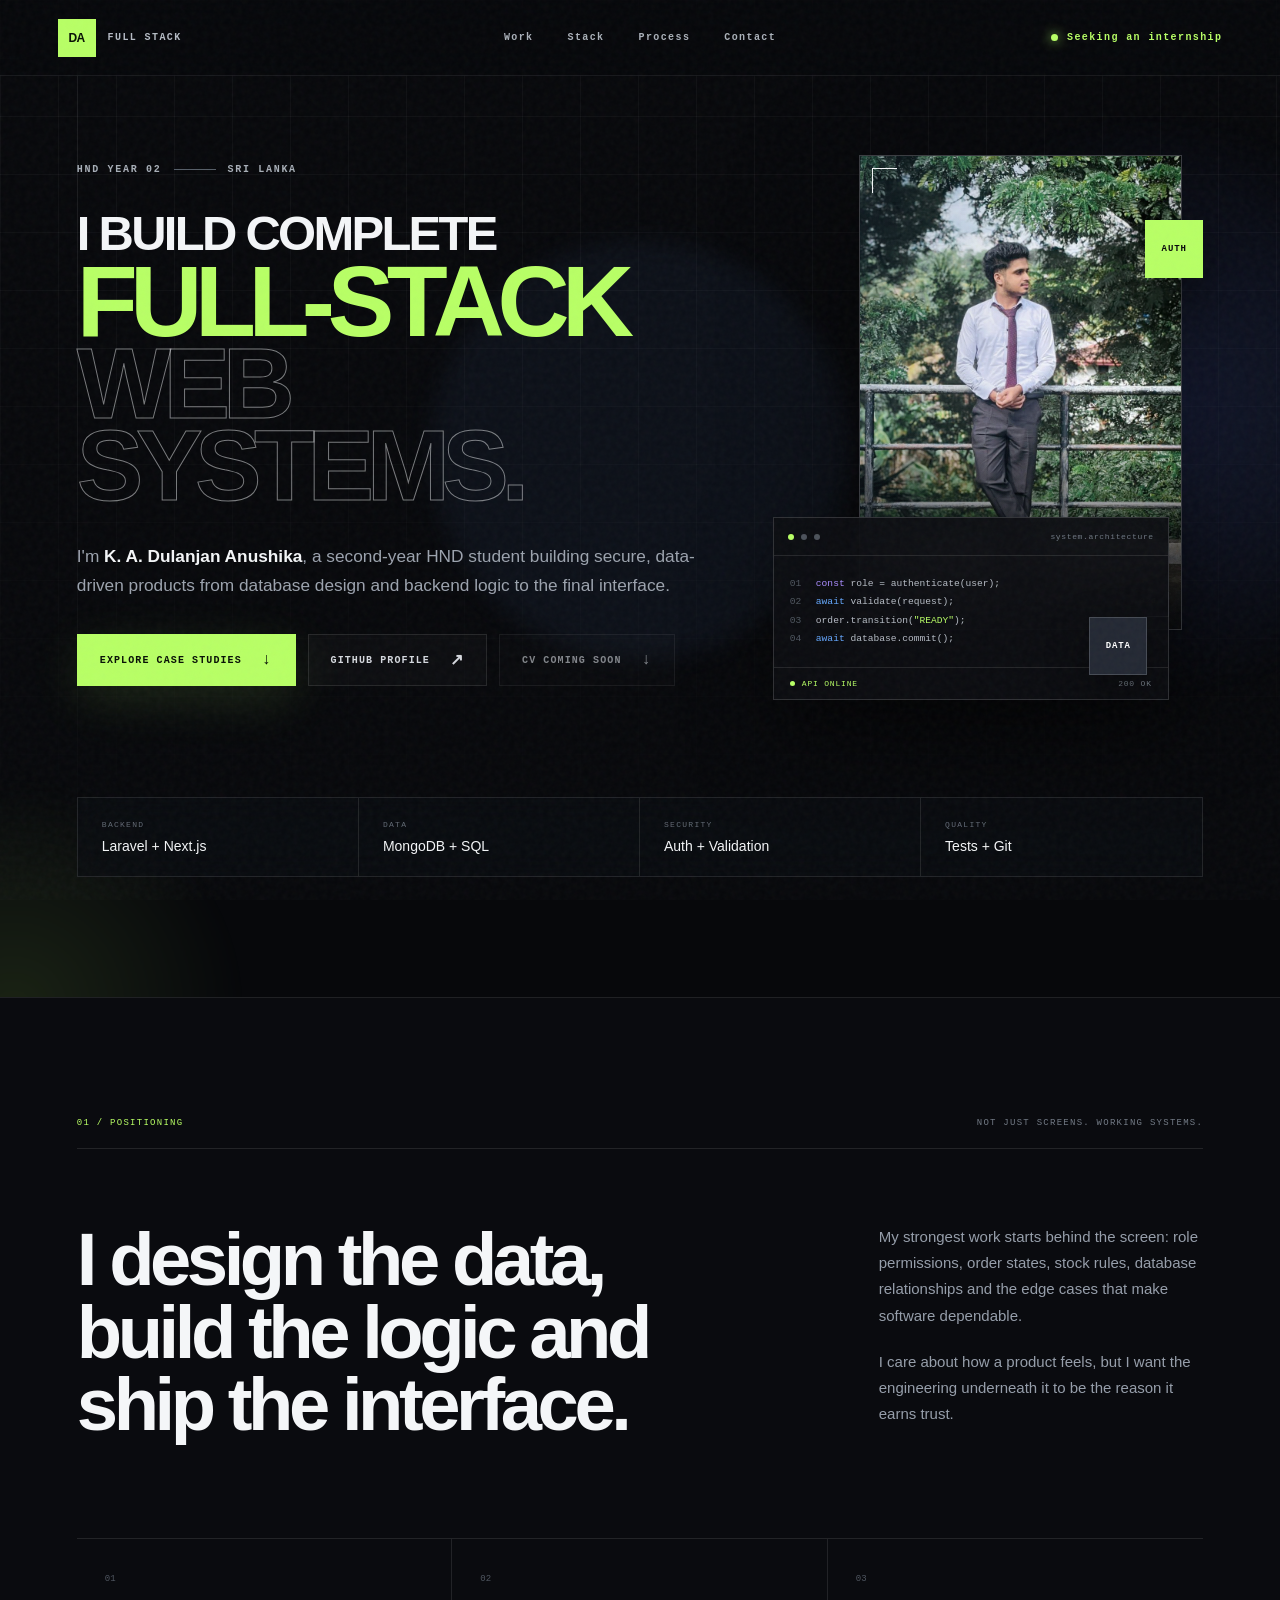
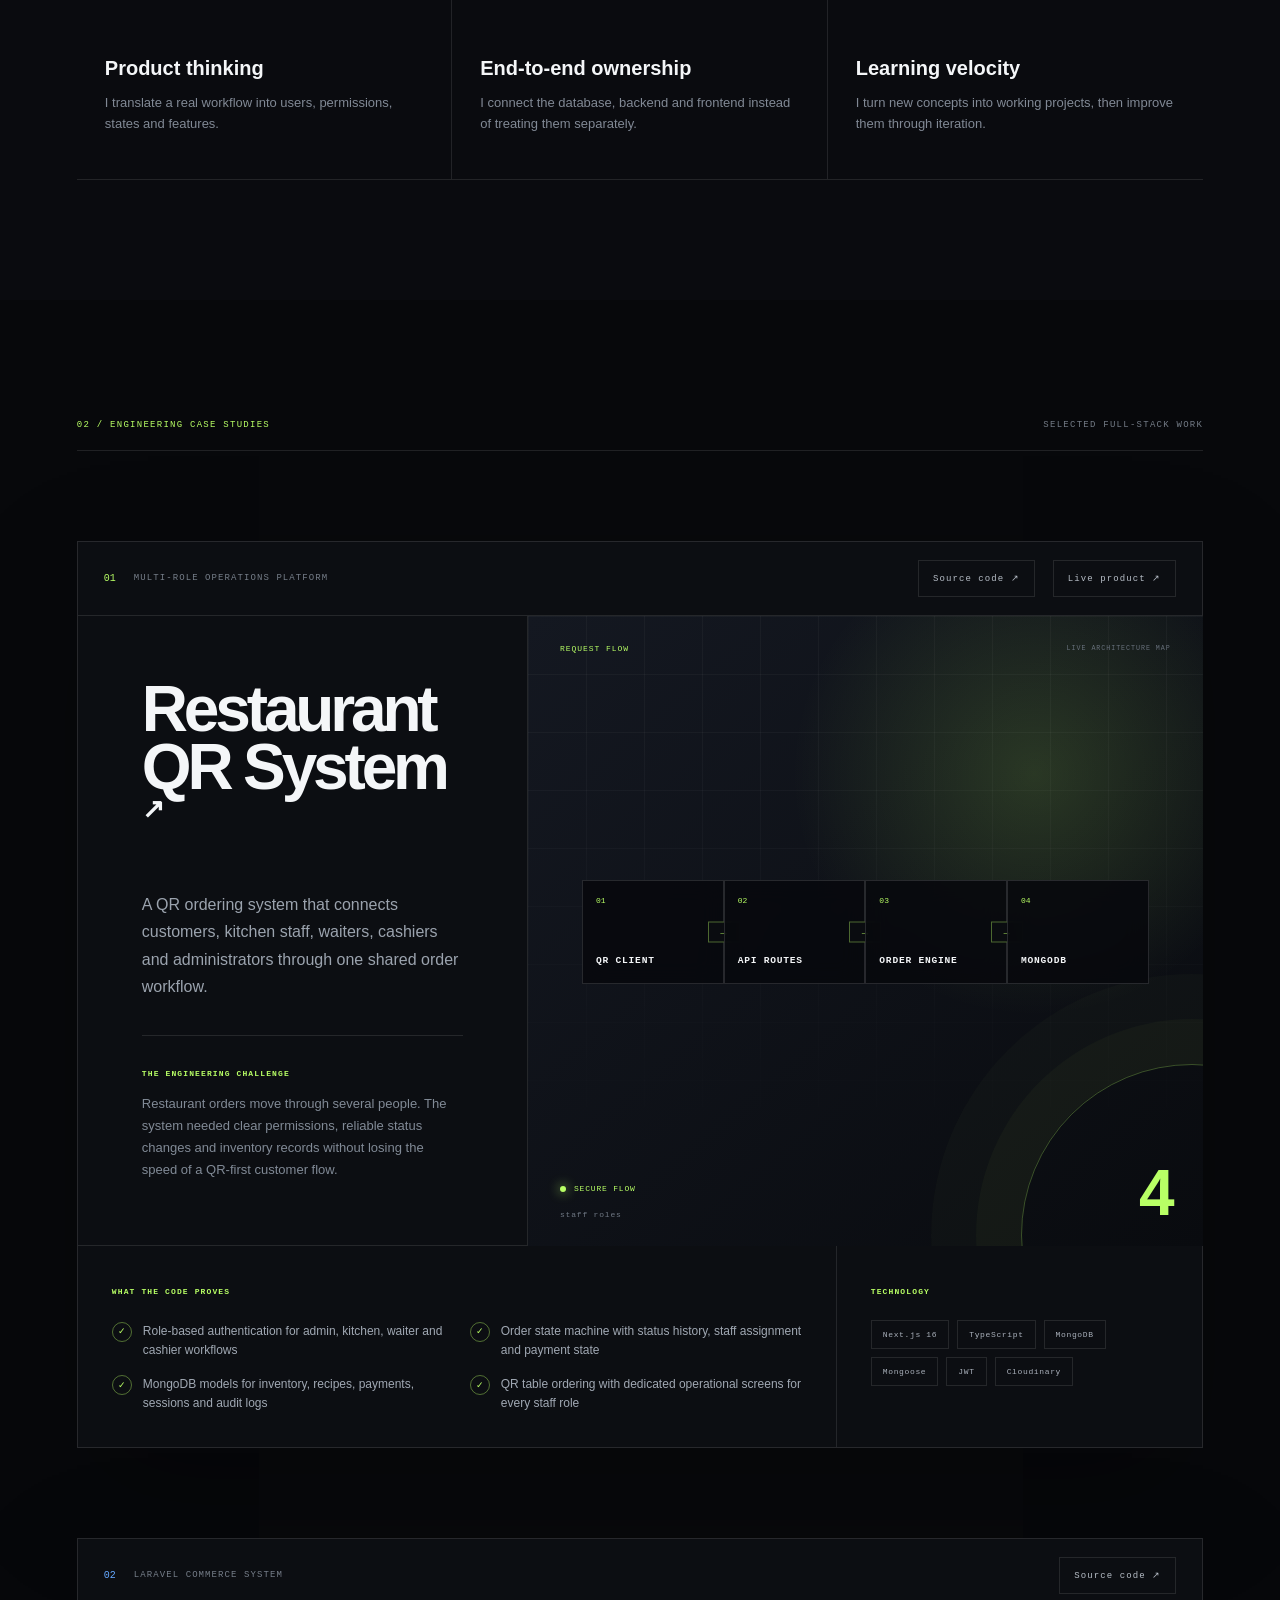
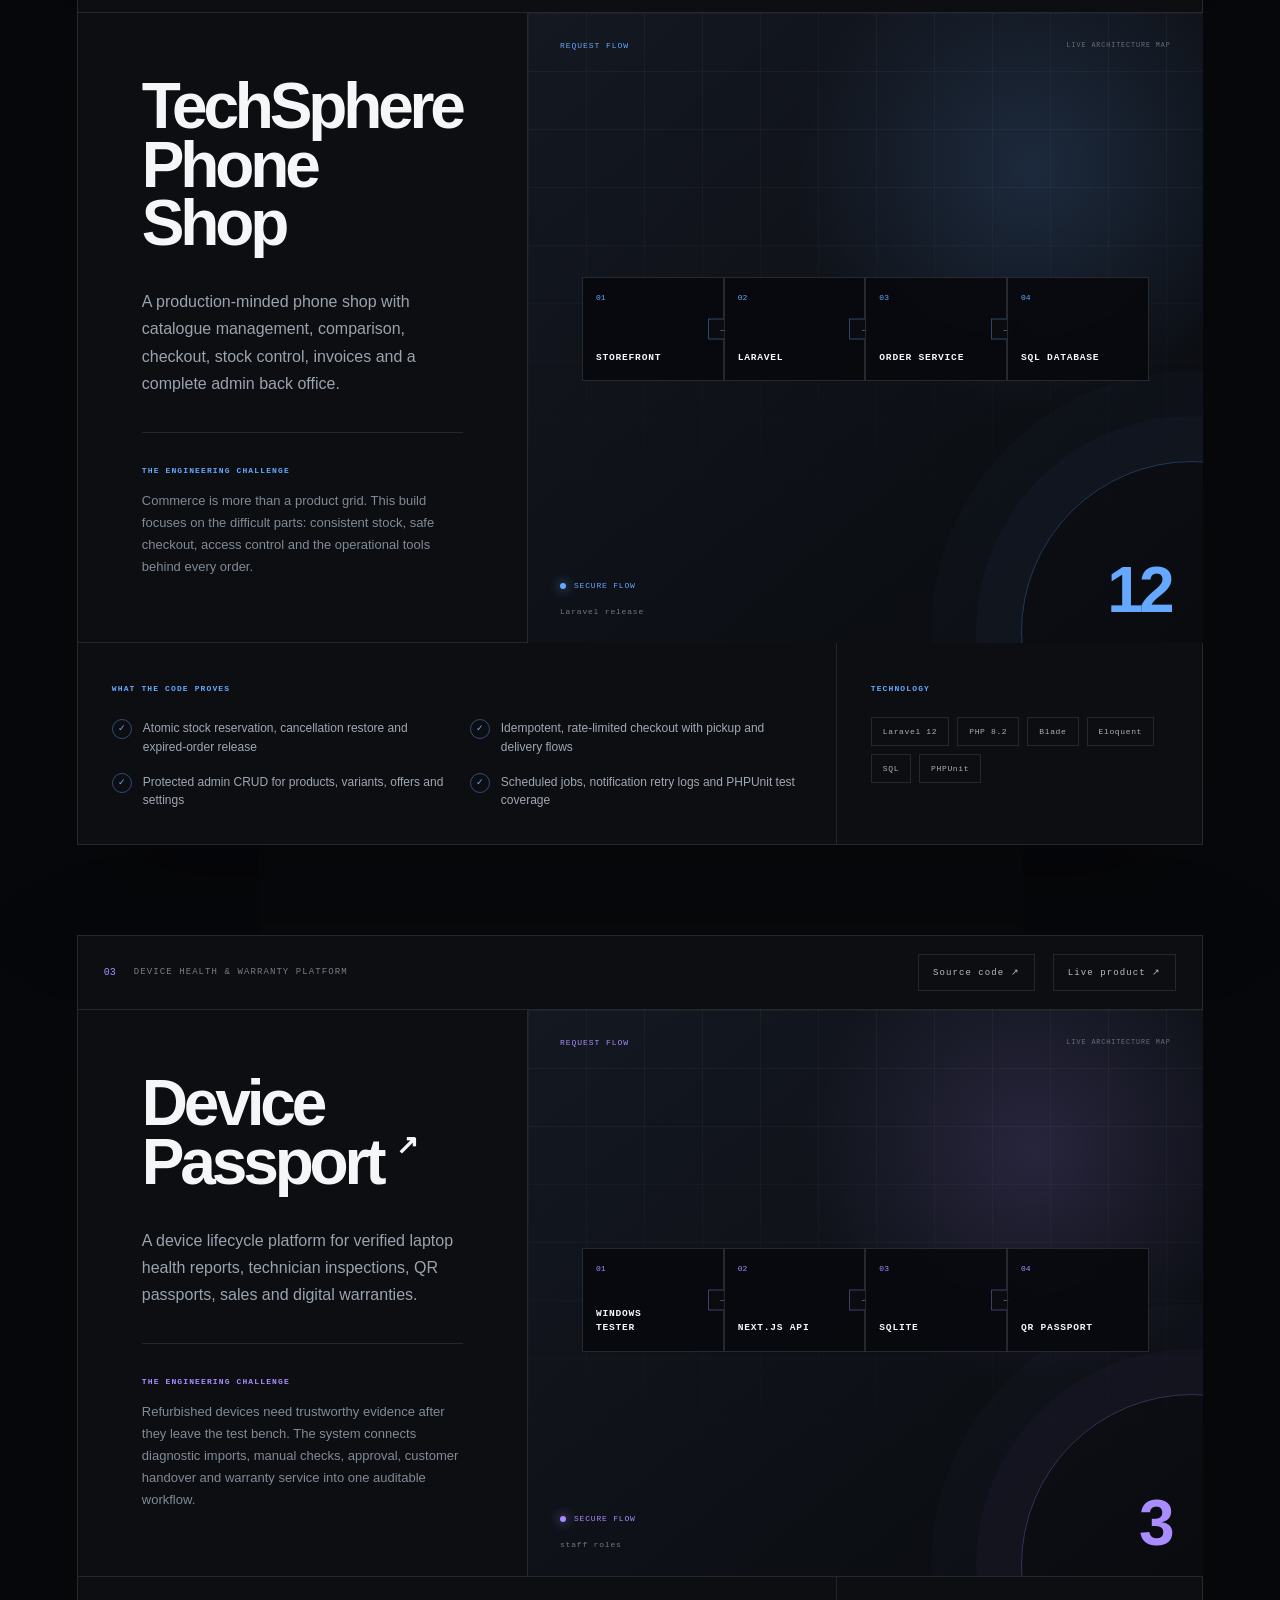
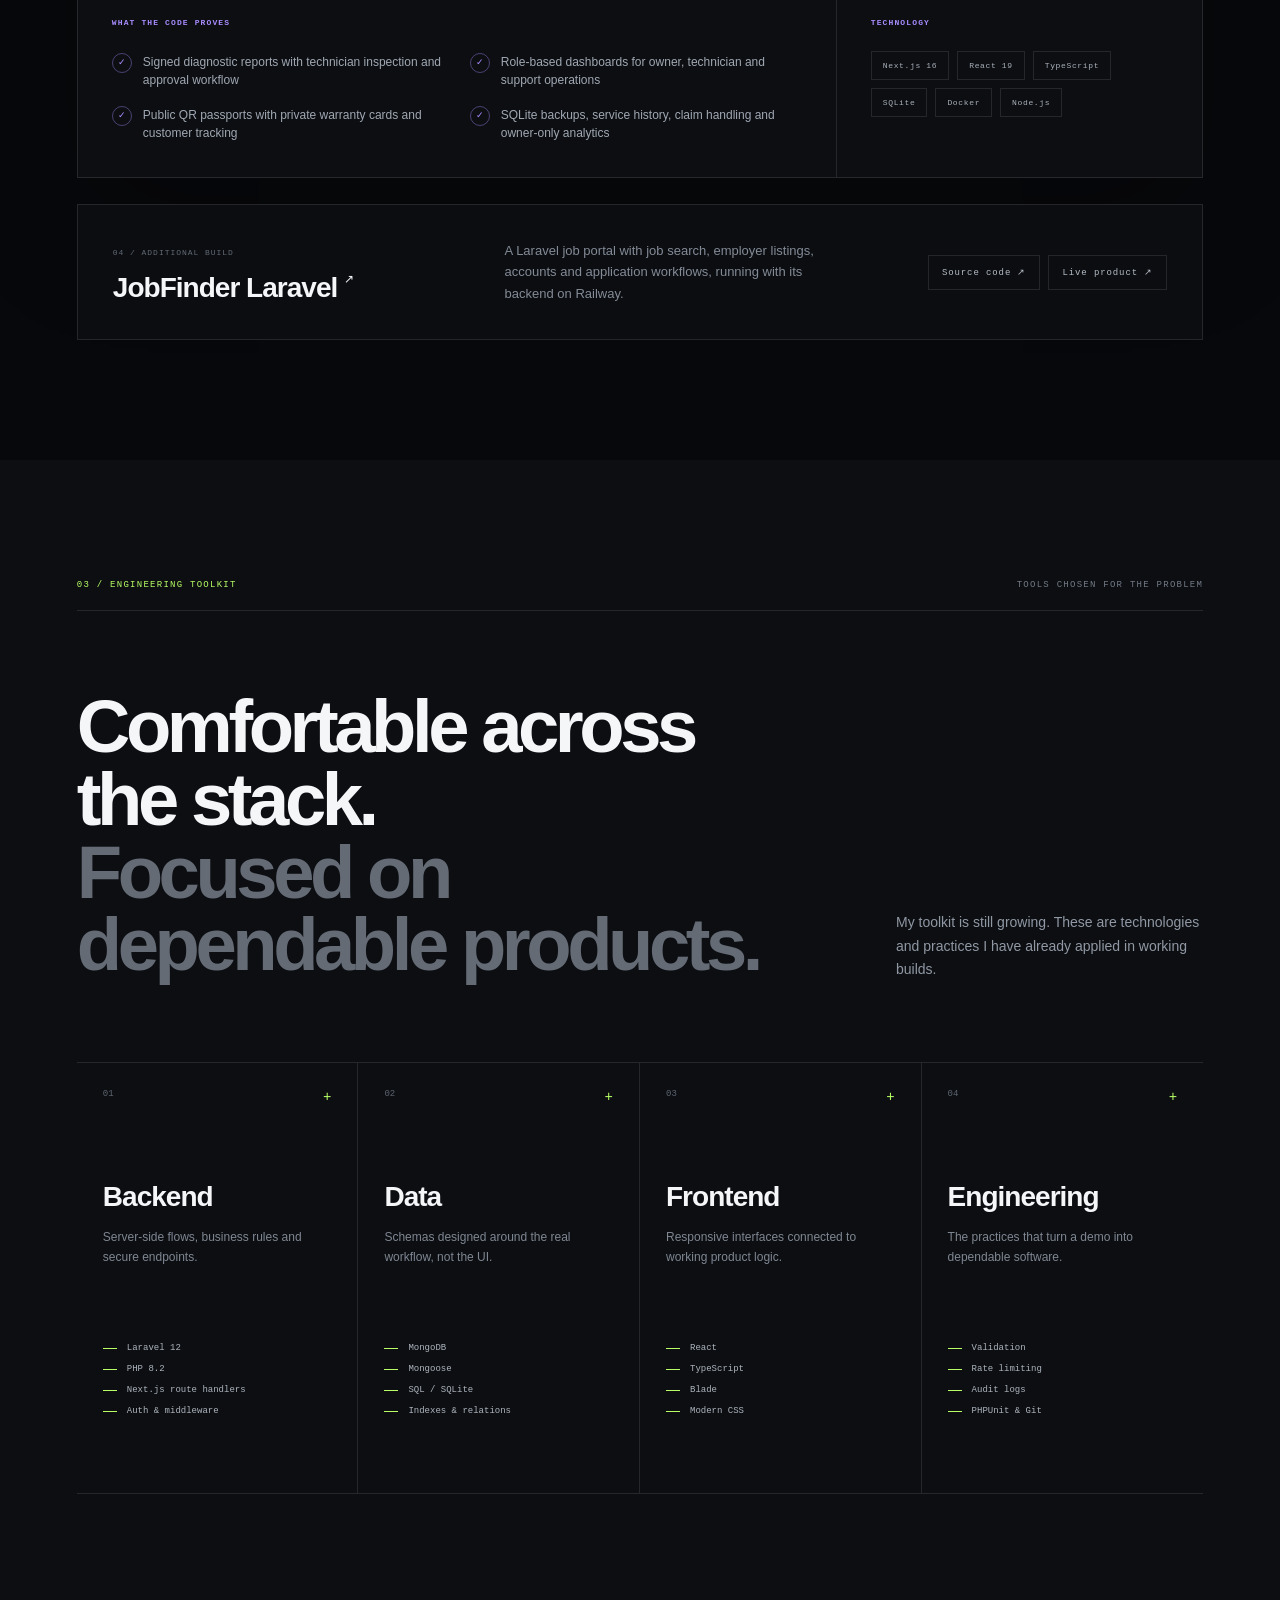
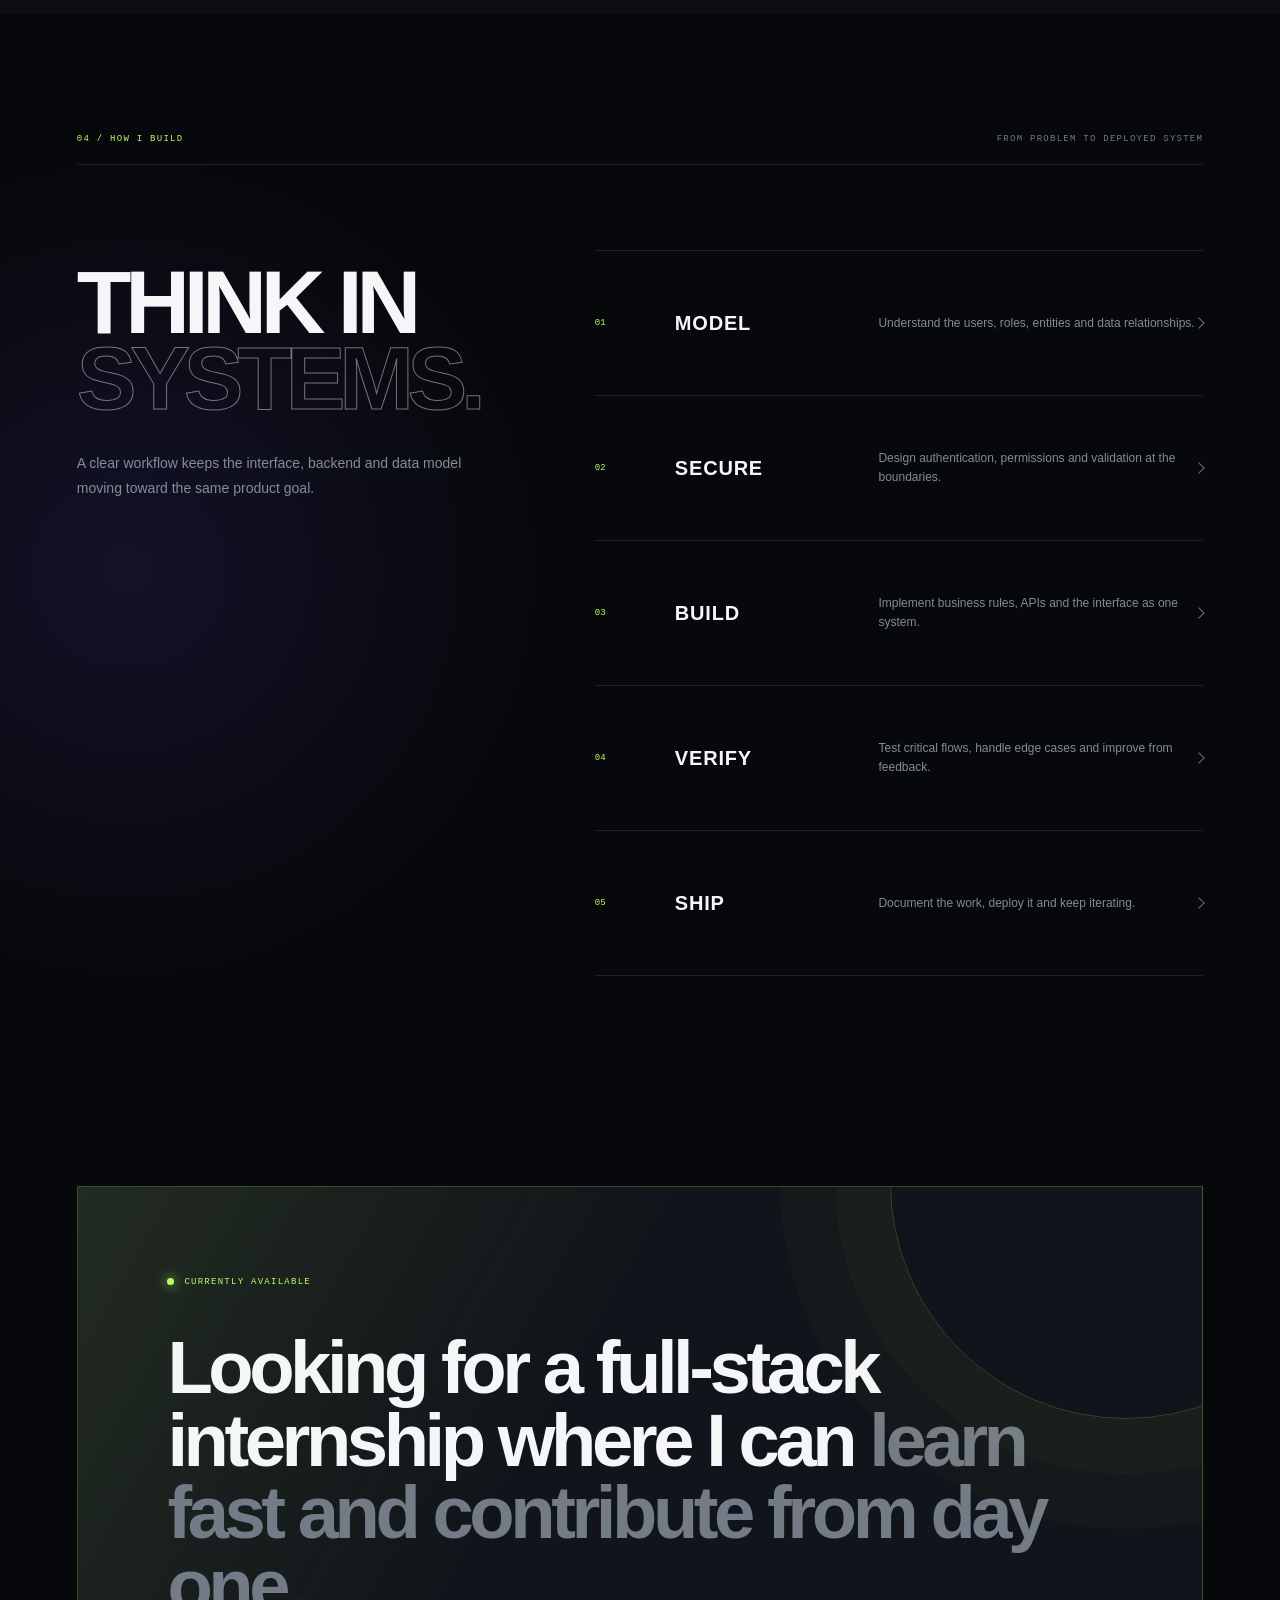
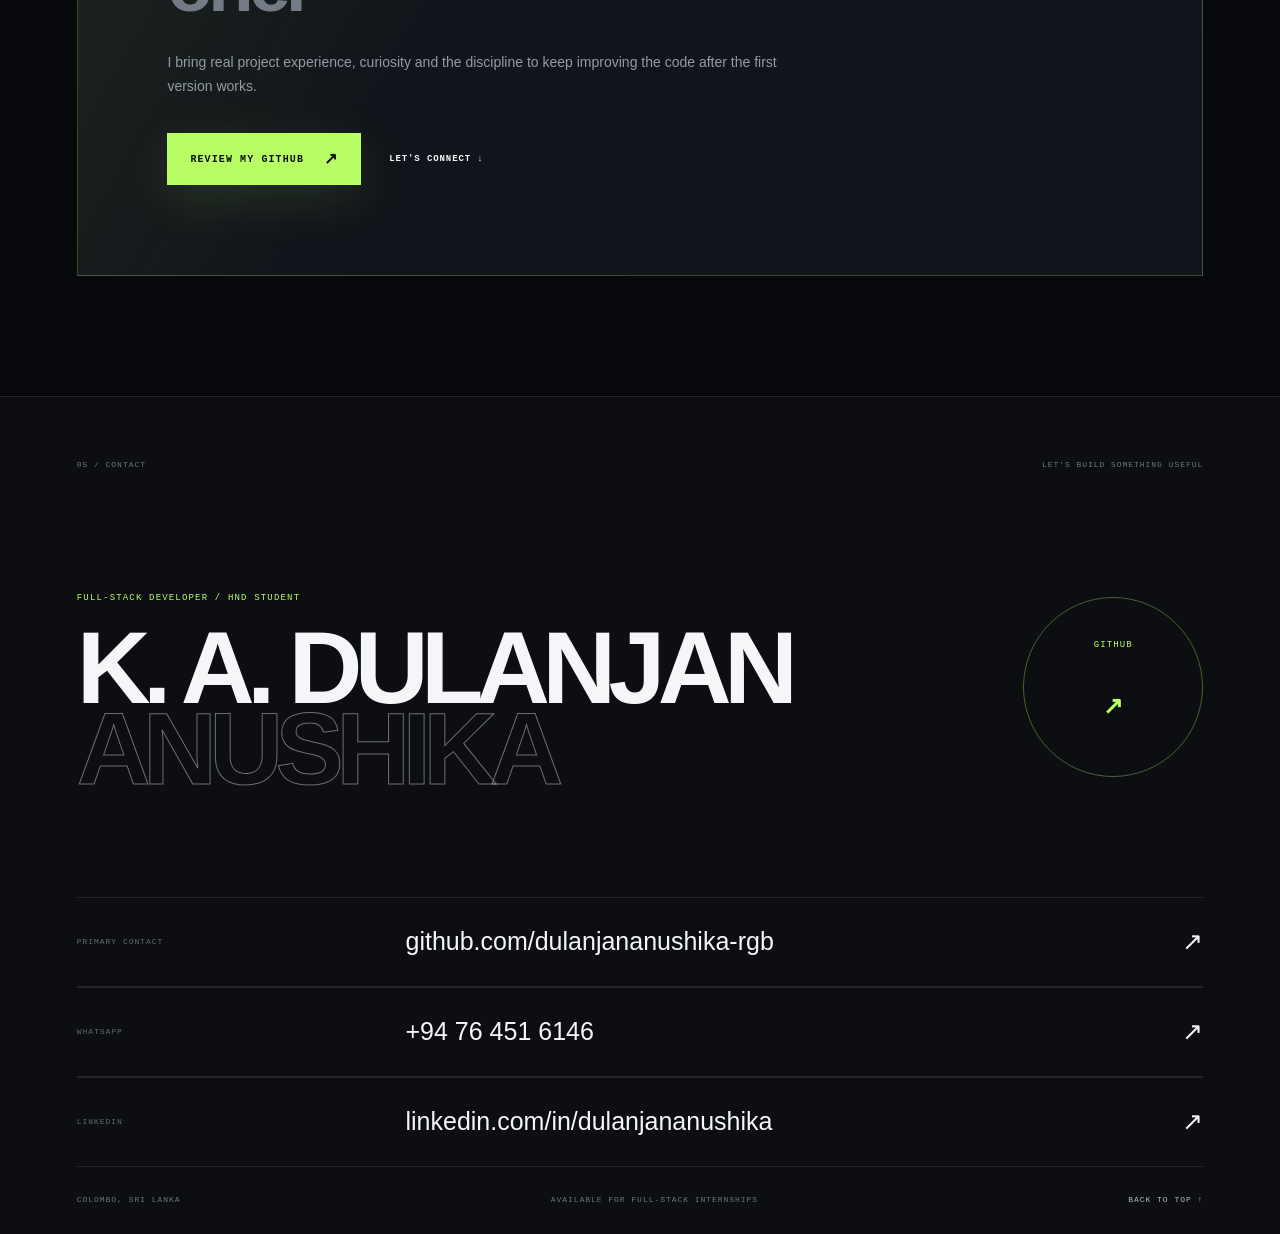
==== index.html @ 4904d42a "Publish portfolio with live projects, fixed navigation and contact links" ====
<!DOCTYPE html><html lang="en"><head><meta charSet="utf-8"/><meta name="viewport" content="width=device-width, initial-scale=1"/><style>:root{--ink:#f4f6f8;--muted:#9199a6;--line:#ffffff1a;--panel:#101217;--black:#07080b;--lime:#b8ff65;--blue:#65a8ff;--purple:#a98cff;--font-geist-sans:"Inter", "Segoe UI", Arial, sans-serif;--font-geist-mono:"SFMono-Regular", Consolas, "Liberation Mono", monospace;--cursor-x:50vw;--cursor-y:50vh;--mouse-x:0;--mouse-y:0}*{box-sizing:border-box}html{scroll-behavior:smooth;background:var(--black);scroll-padding-top:88px}body{background:var(--black);color:var(--ink);font-family:var(--font-geist-sans), Arial, sans-serif;cursor:default;margin:0;overflow-x:hidden}a,button{cursor:pointer}a{color:inherit;text-decoration:none}button{font:inherit}:focus-visible{outline:2px solid var(--lime);outline-offset:4px}::selection{color:#071004;background:var(--lime)}section[id],footer[id]{scroll-margin-top:88px}.skip-link{z-index:120;color:#071004;background:var(--lime);font-family:var(--font-geist-mono), monospace;padding:10px 14px;font-size:11px;font-weight:700;transition:transform .18s;position:fixed;top:12px;left:12px;transform:translateY(-160%)}.skip-link:focus{transform:translateY(0)}.noise{z-index:90;opacity:.055;pointer-events:none;background-image:url("data:image/svg+xml,%3Csvg viewBox='0 0 180 180' xmlns='http://www.w3.org/2000/svg'%3E%3Cfilter id='n'%3E%3CfeTurbulence type='fractalNoise' baseFrequency='.88' numOctaves='4' stitchTiles='stitch'/%3E%3C/filter%3E%3Crect width='100%25' height='100%25' filter='url(%23n)' opacity='.7'/%3E%3C/svg%3E");position:fixed;inset:0}.cursor-glow{z-index:2;left:var(--cursor-x);top:var(--cursor-y);filter:blur(12px);pointer-events:none;background:#72a5ff0e;border-radius:50%;width:420px;height:420px;position:fixed;transform:translate(-50%,-50%)}.site-nav{z-index:80;-webkit-backdrop-filter:blur(18px);backdrop-filter:blur(18px);background:#07080bb3;border-bottom:1px solid #ffffff12;grid-template-columns:1fr auto 1fr;align-items:center;gap:30px;height:76px;padding:0 4.5vw;display:grid;position:fixed;top:0;left:0;right:0}.brand{align-items:center;gap:12px;width:max-content;display:flex}.brand span{color:#071004;background:var(--lime);letter-spacing:-.04em;place-items:center;width:38px;height:38px;font-size:12px;font-weight:900;display:grid}.brand small,.availability,.nav-links a{font-family:var(--font-geist-mono), monospace;letter-spacing:.14em;font-size:10px;font-weight:650}.brand small{color:#b5bbc4}.nav-links{gap:34px;display:flex}.nav-links a{color:#abb1ba;transition:color .18s}.nav-links a:hover{color:var(--ink)}.availability{color:var(--lime);justify-self:end;align-items:center;gap:9px;display:flex}.availability i,.internship-kicker i,.private-badge i{background:currentColor;border-radius:50%;width:7px;height:7px;animation:2.2s ease-in-out infinite pulse;display:block;box-shadow:0 0 12px}.menu-button{border:1px solid var(--line);background:0 0;justify-self:end;width:42px;height:42px;padding:0;display:none}.mobile-nav{display:none}.mobile-nav>summary{list-style:none}.mobile-nav>summary::-webkit-details-marker{display:none}.menu-button span{background:#fff;width:17px;height:1px;margin:5px auto;display:block}.hero{border-bottom:1px solid var(--line);grid-template-columns:minmax(0,1.18fr) minmax(370px,.82fr);align-items:center;gap:6vw;min-height:100vh;padding:140px 6vw 120px;display:grid;position:relative;overflow:hidden}.hero-grid,.architecture-grid{pointer-events:none;background-image:linear-gradient(#ffffff09 1px,#0000 1px),linear-gradient(90deg,#ffffff09 1px,#0000 1px);background-size:58px 58px;position:absolute;inset:0;-webkit-mask-image:linear-gradient(#000 18%,#0000 90%);mask-image:linear-gradient(#000 18%,#0000 90%)}.hero-grid:before{content:"";background:#ffffff14;width:1px;position:absolute;top:0;bottom:0;left:6vw}.hero-orb{pointer-events:none;filter:blur(3px);border-radius:50%;position:absolute}.hero-orb-a{width:48vw;height:48vw;transform:translate(calc(var(--mouse-x) * -18px), calc(var(--mouse-y) * -18px));background:radial-gradient(circle,#5778ff2b,#0000 68%);top:10%;right:-14vw}.hero-orb-b{background:radial-gradient(circle,#b8ff651c,#0000 68%);width:38vw;height:38vw;bottom:-20vw;left:-18vw}.hero-copy,.hero-visual,.proof-strip{z-index:3;position:relative}.eyebrow{color:#a8afb8;font-family:var(--font-geist-mono), monospace;letter-spacing:.17em;align-items:center;gap:12px;margin-bottom:30px;font-size:10px;font-weight:600;display:flex}.eyebrow i{background:#565e68;width:42px;height:1px}.hero h1{letter-spacing:-.075em;max-width:900px;margin:0;font-size:clamp(3.8rem,7.8vw,8.6rem);font-weight:850;line-height:.82}.hero h1 span,.hero h1 strong,.hero h1 em{display:block}.hero h1 span{letter-spacing:-.055em;font-size:.49em;line-height:1.15}.hero h1 strong{color:var(--lime);font-weight:inherit}.hero h1 em{color:#0000;-webkit-text-stroke:1px #f4f6f87a;font-style:normal}.hero-lead{color:#9ca3ae;max-width:650px;margin:35px 0 0;font-size:clamp(1rem,1.35vw,1.25rem);line-height:1.7}.hero-lead b{color:var(--ink);font-weight:570}.hero-actions{flex-wrap:wrap;align-items:center;gap:12px;margin-top:34px;display:flex}.button:disabled{cursor:not-allowed;opacity:.6}.button:disabled:hover{transform:none}.button{border:1px solid var(--line);min-height:52px;font-family:var(--font-geist-mono), monospace;letter-spacing:.11em;text-transform:uppercase;justify-content:center;align-items:center;gap:20px;padding:0 22px;font-size:10px;font-weight:700;transition:transform .18s,background .18s,color .18s;display:inline-flex}.button span{font-size:16px}.button:hover{transform:translateY(-3px)}.button-primary{color:#071004;border-color:var(--lime);background:var(--lime);box-shadow:0 14px 50px #b8ff651f}.button-primary:hover{background:#c7ff87}.button-ghost{color:#d5d9df;background:#ffffff06}.button-ghost:hover{background:#ffffff12}.hero-visual{perspective:1200px;min-height:570px;transform:perspective(1200px) rotateX(var(--tilt-x,0deg)) rotateY(var(--tilt-y,0deg));align-self:center;transition:transform .18s ease-out}.portrait-panel{background:#181b20;border:1px solid #ffffff24;width:min(360px,75%);height:475px;position:absolute;top:15px;right:5%;overflow:hidden;box-shadow:0 50px 120px #00000080}.portrait-panel:before,.portrait-panel:after{content:"";z-index:3;border-color:var(--lime);width:24px;height:24px;position:absolute}.portrait-panel:before{border-top:1px solid;border-left:1px solid;top:12px;left:12px}.portrait-panel:after{border-bottom:1px solid;border-right:1px solid;bottom:12px;right:12px}.portrait-panel img{object-fit:cover;object-position:center 35%;filter:saturate(.75)contrast(1.06);width:100%;height:100%;transform:scale(1.04)}.portrait-shade{background:linear-gradient(#0000 58%,#07080bf5),linear-gradient(100deg,#36537440,#0000 65%);position:absolute;inset:0}.portrait-label{z-index:4;font-family:var(--font-geist-mono), monospace;justify-content:space-between;align-items:end;gap:20px;display:flex;position:absolute;bottom:24px;left:24px;right:24px}.portrait-label span{letter-spacing:.1em;font-size:11px;font-weight:700}.portrait-label small{color:var(--lime);letter-spacing:.1em;font-size:8px}.system-window{z-index:5;-webkit-backdrop-filter:blur(20px);backdrop-filter:blur(20px);background:#0c0e12eb;border:1px solid #ffffff26;width:min(440px,92%);animation:6s ease-in-out infinite windowFloat;position:absolute;bottom:10px;left:0;box-shadow:0 35px 80px #00000080}.window-bar{border-bottom:1px solid var(--line);align-items:center;gap:7px;height:38px;padding:0 14px;display:flex}.window-bar i{background:#4b515a;border-radius:50%;width:6px;height:6px}.window-bar i:first-child{background:var(--lime)}.window-bar span{color:#6f7782;font-family:var(--font-geist-mono), monospace;letter-spacing:.08em;margin-left:auto;font-size:8px}.code-lines{color:#b7bdc6;font-family:var(--font-geist-mono), monospace;padding:19px 16px;font-size:clamp(8px,.75vw,11px);line-height:1.9}.code-lines p{white-space:nowrap;margin:0}.code-lines b{color:#4f5660;width:26px;font-weight:400;display:inline-block}.code-purple{color:var(--purple)}.code-blue{color:var(--blue)}.code-lime{color:var(--lime)}.system-status{color:#77808b;border-top:1px solid var(--line);font-family:var(--font-geist-mono), monospace;letter-spacing:.1em;justify-content:space-between;padding:11px 16px;font-size:8px;display:flex}.system-status span:first-child{color:var(--lime);align-items:center;gap:7px;display:flex}.system-status i{background:var(--lime);border-radius:50%;width:5px;height:5px}.floating-chip{z-index:6;width:58px;height:58px;color:var(--black);background:var(--lime);font-family:var(--font-geist-mono), monospace;letter-spacing:.1em;place-items:center;font-size:9px;font-weight:800;display:grid;position:absolute;box-shadow:0 15px 40px #0006}.chip-one{animation:5s ease-in-out infinite chipFloat;top:80px;right:0}.chip-two{color:#fff;background:#232833;border:1px solid #ffffff29;animation:5s ease-in-out 1.5s infinite chipFloat;bottom:35px;right:13%}.proof-strip{border:1px solid var(--line);-webkit-backdrop-filter:blur(14px);backdrop-filter:blur(14px);background:#0b0d11b8;grid-column:1/-1;grid-template-columns:repeat(4,1fr);margin-top:10px;display:grid}.proof-strip div{border-right:1px solid var(--line);padding:22px 24px}.proof-strip div:last-child{border-right:0}.proof-strip small,.proof-strip b{display:block}.proof-strip small{color:#626a75;font-family:var(--font-geist-mono), monospace;letter-spacing:.16em;margin-bottom:9px;font-size:8px}.proof-strip b{font-size:14px;font-weight:540}.positioning,.work,.stack,.process,.internship,footer{z-index:4;position:relative}.positioning,.work,.stack,.process{padding:120px 6vw}.section-label{border-bottom:1px solid var(--line);justify-content:space-between;align-items:center;gap:30px;padding-bottom:20px;display:flex}.section-label span,.section-label p{font-family:var(--font-geist-mono), monospace;letter-spacing:.14em;margin:0;font-size:9px}.section-label span{color:var(--lime)}.section-label p{color:#737b86;text-transform:uppercase}.positioning{background:#0a0b0f}.positioning-grid{grid-template-columns:1.35fr .65fr;gap:10vw;padding:75px 0 90px;display:grid}.positioning-grid h2,.stack-heading h2,.internship-panel h2{letter-spacing:-.06em;margin:0;font-size:clamp(2.7rem,5.8vw,6.2rem);font-weight:570;line-height:.98}.positioning-copy{align-self:end}.positioning-copy p{color:#969eaa;margin:0 0 20px;font-size:15px;line-height:1.75}.value-grid{border-top:1px solid var(--line);border-bottom:1px solid var(--line);grid-template-columns:repeat(3,1fr);display:grid}.value-grid article{border-right:1px solid var(--line);min-height:240px;padding:28px;transition:background .22s}.value-grid article:last-child{border-right:0}.value-grid article:hover{background:#ffffff06}.value-grid span{color:#4f5660;font-family:var(--font-geist-mono), monospace;font-size:9px}.value-grid h3{margin:72px 0 12px;font-size:20px;font-weight:560}.value-grid p{color:#818995;max-width:340px;margin:0;font-size:13px;line-height:1.65}.work{background:var(--black)}.case-study{--case-accent:var(--lime);background:#0c0e12;border:1px solid #ffffff1c;margin-top:90px;box-shadow:0 45px 120px #00000038}.case-blue{--case-accent:var(--blue)}.case-purple{--case-accent:var(--purple)}.case-top{border-bottom:1px solid var(--line);justify-content:space-between;align-items:center;gap:24px;min-height:74px;padding:0 26px;display:flex}.case-top>div{align-items:center;gap:18px;display:flex}.case-number{color:var(--case-accent);font-family:var(--font-geist-mono), monospace;font-size:10px}.case-top p,.case-links a{font-family:var(--font-geist-mono), monospace;letter-spacing:.12em;margin:0;font-size:9px}.case-top p{color:#767e89}.case-links a{color:#b6bdc6;border:1px solid var(--line);padding:12px 14px;transition:color .18s,border .18s}.case-links a:hover{color:var(--case-accent);border-color:var(--case-accent)}.case-main{grid-template-columns:.8fr 1.2fr;min-height:540px;display:grid}.case-story{border-right:1px solid var(--line);flex-direction:column;padding:clamp(35px,5vw,76px);display:flex}.case-story h3{letter-spacing:-.065em;max-width:550px;margin:0;font-size:clamp(2.8rem,5vw,5.8rem);font-weight:620;line-height:.92}.project-title-link{transition:color .18s}.project-title-link:hover{color:var(--case-accent)}.project-title-link span{vertical-align:top;font-size:.42em}.case-summary{color:#9ba3ae;max-width:570px;margin:35px 0;font-size:16px;line-height:1.7}.case-challenge{border-top:1px solid var(--line);margin-top:auto;padding-top:26px}.case-challenge small,.case-evidence small,.case-stack small{color:var(--case-accent);font-family:var(--font-geist-mono), monospace;letter-spacing:.14em;font-size:8px;font-weight:650}.case-challenge p{color:#818a96;max-width:540px;margin:13px 0 0;font-size:13px;line-height:1.7}.architecture{--tilt-x:0deg;--tilt-y:0deg;background:radial-gradient(circle at 75% 25%, color-mix(in srgb, var(--case-accent) 16%, transparent), transparent 35%), linear-gradient(140deg, #141821, #090b0f);perspective:1200px;min-height:540px;transform:perspective(1200px) rotateX(var(--tilt-x)) rotateY(var(--tilt-y));transition:transform .18s ease-out;position:relative;overflow:hidden}.architecture:before{content:"";border:1px solid color-mix(in srgb, var(--case-accent) 28%, transparent);width:340px;height:340px;box-shadow:0 0 0 45px color-mix(in srgb, var(--case-accent) 3%, transparent), 0 0 0 90px color-mix(in srgb, var(--case-accent) 2%, transparent);border-radius:50%;animation:18s linear infinite slowSpin;position:absolute;bottom:-160px;right:-160px}.architecture-head{z-index:2;color:#68717c;font-family:var(--font-geist-mono), monospace;letter-spacing:.12em;justify-content:space-between;font-size:8px;display:flex;position:absolute;top:28px;left:32px;right:32px}.architecture-head span{color:var(--case-accent)}.architecture-flow{z-index:2;grid-template-columns:repeat(4,1fr);align-items:stretch;display:grid;position:absolute;top:42%;left:8%;right:8%}.flow-step{-webkit-backdrop-filter:blur(12px);backdrop-filter:blur(12px);background:#07090de0;border:1px solid #ffffff21;flex-direction:column;justify-content:space-between;min-height:104px;padding:15px 13px;animation:5s ease-in-out infinite nodeFloat;display:flex;position:relative}.flow-step:nth-child(2){animation-delay:.5s}.flow-step:nth-child(3){animation-delay:1s}.flow-step:nth-child(4){animation-delay:1.5s}.flow-step span,.flow-step b{font-family:var(--font-geist-mono), monospace}.flow-step span{color:var(--case-accent);font-size:8px}.flow-step b{letter-spacing:.08em;max-width:90px;font-size:clamp(8px,.75vw,10px);line-height:1.5}.flow-step i{z-index:3;width:32px;height:21px;color:var(--case-accent);border:1px solid color-mix(in srgb, var(--case-accent) 38%, transparent);background:#0a0c10;place-items:center;font-size:11px;font-style:normal;display:grid;position:absolute;top:50%;right:-17px;transform:translateY(-50%)}.architecture-foot{z-index:2;grid-template-columns:1fr auto;align-items:end;display:grid;position:absolute;bottom:27px;left:32px;right:32px}.architecture-foot>span{color:var(--case-accent);font-family:var(--font-geist-mono), monospace;letter-spacing:.1em;align-items:center;gap:8px;font-size:8px;display:flex}.architecture-foot>span i{background:var(--case-accent);width:6px;height:6px;box-shadow:0 0 12px var(--case-accent);border-radius:50%}.architecture-foot strong{color:var(--case-accent);letter-spacing:-.06em;grid-area:1/2/3;font-size:64px;font-weight:670;line-height:.8}.architecture-foot small{color:#707985;font-family:var(--font-geist-mono), monospace;letter-spacing:.1em;font-size:8px}.case-evidence{border-top:1px solid var(--line);grid-template-columns:1.35fr .65fr;display:grid}.case-evidence>div{padding:34px}.case-evidence>div:first-child{border-right:1px solid var(--line)}.case-evidence ul{grid-template-columns:1fr 1fr;gap:16px 26px;margin:24px 0 0;padding:0;list-style:none;display:grid}.case-evidence li{color:#a0a8b3;align-items:flex-start;gap:11px;font-size:12px;line-height:1.55;display:flex}.case-evidence li i{height:20px;color:var(--case-accent);border:1px solid color-mix(in srgb, var(--case-accent) 40%, transparent);border-radius:50%;flex:0 0 20px;place-items:center;font-size:9px;font-style:normal;display:grid}.case-stack>div{flex-wrap:wrap;gap:8px;margin-top:22px;display:flex}.case-stack span{color:#aab1bb;border:1px solid var(--line);font-family:var(--font-geist-mono), monospace;letter-spacing:.08em;padding:9px 11px;font-size:8px}.secondary-build{border:1px solid var(--line);background:#0b0d11;grid-template-columns:1fr 1.1fr auto;align-items:center;gap:6vw;margin-top:26px;padding:35px;display:grid}.secondary-build>div>span,.private-badge{font-family:var(--font-geist-mono), monospace;letter-spacing:.12em;font-size:8px}.secondary-build>div>span{color:#636b76}.secondary-build h3{letter-spacing:-.035em;margin:13px 0 0;font-size:28px;font-weight:560}.secondary-build>p{color:#838b97;margin:0;font-size:13px;line-height:1.65}.secondary-links{flex-wrap:wrap;gap:8px;display:flex}.secondary-links a{color:#b6bdc6;border:1px solid var(--line);font-family:var(--font-geist-mono), monospace;letter-spacing:.1em;padding:11px 13px;font-size:9px;transition:color .18s,border .18s}.secondary-links a:hover{color:var(--lime);border-color:var(--lime)}.private-badge{color:#9ba2ab;white-space:nowrap;align-items:center;gap:8px;display:flex}.private-badge i{background:#6f7782}.stack{background:#0c0e12}.stack-heading{grid-template-columns:1.4fr .6fr;align-items:end;gap:8vw;padding:80px 0;display:grid}.stack-heading h2 span{color:#646b75}.stack-heading>p{color:#9098a4;max-width:460px;margin:0;font-size:14px;line-height:1.7}.toolkit-grid{border-top:1px solid var(--line);border-bottom:1px solid var(--line);grid-template-columns:repeat(4,1fr);display:grid}.toolkit-grid article{border-right:1px solid var(--line);min-height:430px;padding:26px;transition:background .25s,transform .25s;position:relative;overflow:hidden}.toolkit-grid article:last-child{border-right:0}.toolkit-grid article:before{content:"";opacity:0;background:radial-gradient(circle,#7399ff1f,#0000 68%);height:60%;transition:opacity .25s;position:absolute;inset:auto -40% -55%}.toolkit-grid article:hover{background:#11141a;transform:translateY(-6px)}.toolkit-grid article:hover:before{opacity:1}.toolkit-top{color:#5d6570;font-family:var(--font-geist-mono), monospace;justify-content:space-between;font-size:9px;display:flex}.toolkit-top i{color:var(--lime);font-size:14px;font-style:normal}.toolkit-grid h3{letter-spacing:-.035em;margin:76px 0 15px;font-size:28px;font-weight:560}.toolkit-grid p{color:#7f8792;min-height:70px;margin:0;font-size:12px;line-height:1.65}.toolkit-grid ul{gap:11px;margin:45px 0 0;padding:0;list-style:none;display:grid}.toolkit-grid li{color:#aeb5be;font-family:var(--font-geist-mono), monospace;align-items:center;gap:10px;font-size:9px;display:flex}.toolkit-grid li:before{content:"";background:var(--lime);width:14px;height:1px}.process{background:#07080b;overflow:hidden}.process-glow{pointer-events:none;background:radial-gradient(circle,#7058ff1f,#0000 66%);border-radius:50%;width:70vw;height:70vw;position:absolute;top:10%;left:-25vw}.process-layout{grid-template-columns:.75fr 1.25fr;gap:9vw;padding-top:85px;display:grid}.process-title{align-self:start;position:sticky;top:130px}.process-title h2{letter-spacing:-.07em;margin:0;font-size:clamp(3.8rem,7vw,7.8rem);font-weight:750;line-height:.85}.process-title h2 span{color:#0000;-webkit-text-stroke:1px #f4f6f873}.process-title p{color:#848c98;max-width:420px;margin:35px 0 0;font-size:14px;line-height:1.75}.process-list{border-top:1px solid var(--line)}.process-list article{border-bottom:1px solid var(--line);grid-template-columns:55px .55fr 1fr;align-items:center;gap:25px;min-height:145px;transition:padding .22s,background .22s;display:grid;position:relative}.process-list article:hover{background:#ffffff05;padding-left:18px}.process-list article>span{color:var(--lime);font-family:var(--font-geist-mono), monospace;font-size:9px}.process-list h3{letter-spacing:.04em;margin:0;font-size:20px;font-weight:580}.process-list p{color:#838b96;max-width:430px;margin:0;font-size:12px;line-height:1.6}.process-list i{border-top:1px solid #66707b;border-right:1px solid #66707b;width:8px;height:8px;position:absolute;top:50%;right:0;transform:translateY(-50%)rotate(45deg)}.internship{background:#07080b;padding:90px 6vw 120px}.internship-panel{background:linear-gradient(120deg,#b8ff651a,#0000 40%),#11141a;border:1px solid #b8ff653b;padding:clamp(40px,7vw,95px);position:relative;overflow:hidden}.internship-panel:after{content:"";border:1px solid #b8ff6533;border-radius:50%;width:470px;height:470px;position:absolute;top:-240px;right:-160px;box-shadow:0 0 0 55px #b8ff6506,0 0 0 110px #b8ff6505}.internship-kicker{color:var(--lime);font-family:var(--font-geist-mono), monospace;letter-spacing:.14em;align-items:center;gap:10px;font-size:9px;display:flex}.internship-panel h2{max-width:1150px;margin-top:45px}.internship-panel h2 span{color:#737b86}.internship-panel>p{color:#939ba7;max-width:610px;margin:28px 0 35px;font-size:14px;line-height:1.7}.internship-panel>div{align-items:center;gap:28px;display:flex}.text-link{font-family:var(--font-geist-mono), monospace;letter-spacing:.1em;text-transform:uppercase;font-size:9px;font-weight:650}footer{border-top:1px solid var(--line);background:#0c0e12;padding:55px 6vw 30px}.footer-top,.footer-bottom{color:#6f7782;font-family:var(--font-geist-mono), monospace;letter-spacing:.12em;justify-content:space-between;align-items:center;font-size:8px;display:flex}.footer-main{justify-content:space-between;align-items:center;gap:40px;min-height:420px;display:flex}.footer-main p{color:var(--lime);font-family:var(--font-geist-mono), monospace;letter-spacing:.13em;font-size:9px}.footer-main h2{letter-spacing:-.075em;margin:25px 0 0;font-size:clamp(3.6rem,8vw,9rem);font-weight:730;line-height:.79}.footer-main h2 span{color:#0000;-webkit-text-stroke:1px #f4f6f86b}.github-orbit{width:180px;height:180px;color:var(--lime);font-family:var(--font-geist-mono), monospace;letter-spacing:.12em;border:1px solid #b8ff6559;border-radius:50%;flex:none;place-items:center;font-size:9px;transition:color .25s,background .25s,transform .25s;display:grid}.github-orbit b{margin-top:-55px;font-size:24px;display:block}.github-orbit:hover{color:#071004;background:var(--lime);transform:rotate(-8deg)scale(1.04)}.contact-link{border-top:1px solid var(--line);border-bottom:1px solid var(--line);grid-template-columns:.4fr 1fr auto;align-items:center;gap:30px;min-height:90px;transition:padding .22s,color .22s;display:grid}.contact-link:hover{color:var(--lime);padding:0 18px}.contact-link small{color:#626a75;font-family:var(--font-geist-mono), monospace;letter-spacing:.12em;font-size:8px}.contact-link b{font-size:clamp(16px,2vw,25px);font-weight:520}.contact-link span{font-size:25px}.footer-bottom{padding-top:28px}.footer-bottom a{color:#b5bbc4}[data-reveal]{opacity:1;transform:none}.reveal-ready [data-reveal]{opacity:0;transition:opacity .75s cubic-bezier(.2,.8,.2,1),transform .75s cubic-bezier(.2,.8,.2,1);transform:translateY(42px)}.reveal-ready [data-reveal].is-visible{opacity:1;transform:translateY(0)}.hero-in{opacity:0;animation:.85s cubic-bezier(.2,.8,.2,1) forwards heroEnter}.hero-copy .eyebrow{animation-delay:.12s}.hero-copy h1{animation-delay:.23s}.hero-lead{animation-delay:.39s}.hero-actions{animation-delay:.5s}.hero-visual{animation-delay:.38s}.proof-strip{animation-delay:.65s}@keyframes heroEnter{0%{opacity:0;transform:translateY(28px)}to{opacity:1;transform:translateY(0)}}@keyframes pulse{0%,to{opacity:1;transform:scale(1)}50%{opacity:.45;transform:scale(.76)}}@keyframes windowFloat{0%,to{transform:translateY(0)}50%{transform:translateY(-10px)}}@keyframes chipFloat{0%,to{transform:translateY(0)rotate(0)}50%{transform:translateY(-14px)rotate(3deg)}}@keyframes slowSpin{to{transform:rotate(360deg)}}@keyframes nodeFloat{0%,to{border-color:#ffffff21;transform:translateY(0)}50%{border-color:color-mix(in srgb, var(--case-accent) 42%, transparent);transform:translateY(-7px)}}@media (width<=1100px){.hero{grid-template-columns:1fr .75fr;gap:3vw}.hero-visual{min-height:510px}.portrait-panel{height:420px}.case-main,.case-evidence{grid-template-columns:1fr}.case-story{border-right:0;border-bottom:1px solid var(--line);min-height:500px}.case-evidence>div:first-child{border-right:0;border-bottom:1px solid var(--line)}.toolkit-grid{grid-template-columns:1fr 1fr}.toolkit-grid article:nth-child(2){border-right:0}.toolkit-grid article:nth-child(-n+2){border-bottom:1px solid var(--line)}.process-layout{grid-template-columns:1fr}.process-title{position:relative;top:auto}}@media (width<=820px){.site-nav{grid-template-columns:1fr auto;height:68px;padding:0 22px}.availability{display:none}.menu-button{display:block}.site-nav>.nav-links{display:none}.mobile-nav{display:block}.mobile-nav-links{border-bottom:1px solid var(--line);opacity:0;pointer-events:none;background:#07080bf5;gap:0;padding:12px 22px 22px;transition:transform .25s,opacity .25s;display:grid;position:fixed;top:68px;left:0;right:0;transform:translateY(-130%)}.mobile-nav[open] .mobile-nav-links{opacity:1;pointer-events:auto;transform:translateY(0)}.mobile-nav-links a{border-bottom:1px solid var(--line);padding:18px 0}.hero{grid-template-columns:1fr;padding:125px 22px 60px}.hero h1{font-size:clamp(3.6rem,16vw,6rem)}.hero-visual{width:100%;min-height:570px;margin-top:35px}.portrait-panel{width:85%;height:455px;right:0}.system-window{width:88%;left:0}.proof-strip{grid-template-columns:1fr 1fr}.proof-strip div:nth-child(2){border-right:0}.proof-strip div:nth-child(-n+2){border-bottom:1px solid var(--line)}.positioning,.work,.stack,.process{padding:90px 22px}.positioning-grid,.stack-heading{grid-template-columns:1fr;gap:42px}.value-grid{grid-template-columns:1fr}.value-grid article{border-right:0;border-bottom:1px solid var(--line);min-height:205px}.value-grid article:last-child{border-bottom:0}.value-grid h3{margin-top:50px}.case-study{margin-top:55px}.case-top{flex-direction:column;align-items:flex-start;padding:22px}.case-top>div:first-child{flex-direction:column;align-items:flex-start}.case-main{min-height:auto}.case-story{min-height:540px;padding:36px 22px}.architecture{min-height:490px}.architecture-flow{grid-template-columns:1fr 1fr;gap:16px;top:24%}.flow-step i{display:none}.case-evidence ul{grid-template-columns:1fr}.secondary-build{grid-template-columns:1fr;gap:25px}.process-list article{grid-template-columns:38px .45fr 1fr}.internship{padding:40px 22px 80px}footer{padding:45px 22px 26px}.footer-main{min-height:390px}.github-orbit{width:115px;height:115px}.github-orbit b{margin-top:-40px}}@media (width<=560px){.brand small{display:none}.hero{min-height:auto}.hero-actions,.internship-panel>div{flex-direction:column;align-items:stretch}.button{width:100%}.hero-visual{min-height:500px}.portrait-panel{width:90%;height:405px}.system-window{width:95%}.chip-one{display:none}.proof-strip{grid-template-columns:1fr}.proof-strip div{border-right:0;border-bottom:1px solid var(--line)}.proof-strip div:last-child{border-bottom:0}.section-label{flex-direction:column;align-items:flex-start;gap:10px}.positioning-grid h2,.stack-heading h2,.internship-panel h2{font-size:2.6rem}.case-top>div:last-child{flex-direction:column;align-items:stretch;width:100%}.case-links a{text-align:center}.secondary-links{flex-direction:column}.secondary-links a{text-align:center}.case-story h3{font-size:2.8rem}.architecture{min-height:520px}.architecture-flow{top:20%}.architecture-foot{left:20px;right:20px}.case-evidence>div{padding:28px 22px}.toolkit-grid{grid-template-columns:1fr}.toolkit-grid article,.toolkit-grid article:nth-child(2){border-right:0;border-bottom:1px solid var(--line);min-height:370px}.process-title h2{font-size:3.7rem}.process-list article{grid-template-columns:38px 1fr;gap:15px;padding:25px 0}.process-list p{grid-column:2}.footer-main{min-height:360px}.footer-main h2{font-size:3.5rem}.github-orbit{display:none}.contact-link{grid-template-columns:1fr auto}.contact-link small{grid-column:1/-1}.contact-link b{overflow-wrap:anywhere}.footer-bottom{flex-direction:column;align-items:flex-start;gap:14px}}@media (prefers-reduced-motion:reduce){html{scroll-behavior:auto}*,:before,:after{transition-duration:.01ms!important;animation-duration:.01ms!important;animation-iteration-count:1!important}[data-reveal],.reveal-ready [data-reveal],.hero-in{opacity:1;transform:none}}@media (pointer:coarse){.cursor-glow{display:none}}
</style><title>K. A. Dulanjan Anushika | Full-Stack Developer</title><meta name="description" content="Full-stack developer portfolio of K. A. Dulanjan Anushika, an HND student building secure, data-driven web systems with Laravel, Next.js, MongoDB and SQL."/><meta property="og:title" content="K. A. Dulanjan Anushika | Full-Stack Developer"/><meta property="og:description" content="HND student building secure, data-driven web systems from database to interface."/><meta property="og:type" content="website"/><meta property="og:image" content="/og-fullstack-portfolio.png"/><meta name="twitter:card" content="summary_large_image"/><meta name="twitter:title" content="K. A. Dulanjan Anushika | Full-Stack Developer"/><meta name="twitter:description" content="HND student building secure, data-driven web systems from database to interface."/><meta name="twitter:image" content="/og-fullstack-portfolio.png"/><link rel="icon" href="/favicon.svg"/>
</head><body><main><div class="noise" aria-hidden="true"></div><div class="cursor-glow" aria-hidden="true"></div><a class="skip-link" href="#work">Skip to case studies</a><header class="site-nav"><a class="brand" href="#home" aria-label="Dulanjan home"><span>DA</span><small>FULL STACK</small></a><nav class="nav-links" aria-label="Primary navigation"><a href="#work">Work</a><a href="#stack">Stack</a><a href="#process">Process</a><a href="#contact">Contact</a></nav><a class="availability" href="#contact"><i></i> Seeking an internship</a><details class="mobile-nav"><summary class="menu-button" aria-label="Toggle navigation"><span></span><span></span></summary><nav class="mobile-nav-links" aria-label="Mobile navigation"><a href="#work">Work</a><a href="#stack">Stack</a><a href="#process">Process</a><a href="#contact">Contact</a></nav></details></header><section class="hero" id="home" aria-labelledby="hero-title"><div class="hero-grid" aria-hidden="true"></div><div class="hero-orb hero-orb-a" aria-hidden="true"></div><div class="hero-orb hero-orb-b" aria-hidden="true"></div><div class="hero-copy"><div class="eyebrow hero-in"><span>HND YEAR 02</span><i></i><span>SRI LANKA</span></div><h1 class="hero-in" id="hero-title"><span>I BUILD COMPLETE</span><strong>FULL-STACK</strong><em>WEB SYSTEMS.</em></h1><p class="hero-lead hero-in">I&#x27;m <b>K. A. Dulanjan Anushika</b>, a second-year HND student building secure, data-driven products from database design and backend logic to the final interface.</p><div class="hero-actions hero-in"><a class="button button-primary" href="#work">Explore case studies <span>↓</span></a><a class="button button-ghost" href="https://github.com/dulanjananushika-rgb" target="_blank" rel="noreferrer">GitHub profile <span>↗</span></a><button class="button button-ghost" type="button" disabled="" title="The CV will be available soon">CV coming soon <span>↓</span></button></div></div><div class="hero-visual hero-in" data-tilt="true"><div class="portrait-panel"><img src="[data-uri]" alt="K. A. Dulanjan Anushika"/><div class="portrait-shade"></div><div class="portrait-label"><span>K. A. DULANJAN</span><small>DEVELOPER / 2026</small></div></div><div class="system-window"><div class="window-bar"><i></i><i></i><i></i><span>system.architecture</span></div><div class="code-lines"><p><b>01</b><span class="code-purple">const</span> role = authenticate(user);</p><p><b>02</b><span class="code-blue">await</span> validate(request);</p><p><b>03</b>order.transition(<span class="code-lime">&quot;READY&quot;</span>);</p><p><b>04</b><span class="code-blue">await</span> database.commit();</p></div><div class="system-status"><span><i></i> API ONLINE</span><span>200 OK</span></div></div><div class="floating-chip chip-one">AUTH</div><div class="floating-chip chip-two">DATA</div></div><div class="proof-strip hero-in"><div><small>BACKEND</small><b>Laravel + Next.js</b></div><div><small>DATA</small><b>MongoDB + SQL</b></div><div><small>SECURITY</small><b>Auth + Validation</b></div><div><small>QUALITY</small><b>Tests + Git</b></div></div></section><section class="positioning" aria-labelledby="positioning-title"><div class="section-label" data-reveal="true"><span>01 / POSITIONING</span><p>Not just screens. Working systems.</p></div><div class="positioning-grid"><h2 data-reveal="true" id="positioning-title">I design the data, build the logic and ship the interface.</h2><div class="positioning-copy" data-reveal="true"><p>My strongest work starts behind the screen: role permissions, order states, stock rules, database relationships and the edge cases that make software dependable.</p><p>I care about how a product feels, but I want the engineering underneath it to be the reason it earns trust.</p></div></div><div class="value-grid"><article data-reveal="true"><span>01</span><h3>Product thinking</h3><p>I translate a real workflow into users, permissions, states and features.</p></article><article data-reveal="true"><span>02</span><h3>End-to-end ownership</h3><p>I connect the database, backend and frontend instead of treating them separately.</p></article><article data-reveal="true"><span>03</span><h3>Learning velocity</h3><p>I turn new concepts into working projects, then improve them through iteration.</p></article></div></section><section class="work" id="work"><div class="section-label" data-reveal="true"><span>02 / ENGINEERING CASE STUDIES</span><p>Selected full-stack work</p></div><article class="case-study case-lime" data-reveal="true"><div class="case-top"><div><span class="case-number">01</span><p>MULTI-ROLE OPERATIONS PLATFORM</p></div><div class="case-links"><a href="https://github.com/dulanjananushika-rgb/restaurant-qr-system" target="_blank" rel="noreferrer">Source code ↗</a><a href="https://restaurant-qr-system-swart.vercel.app" target="_blank" rel="noreferrer">Live product ↗</a></div></div><div class="case-main"><div class="case-story"><h3><a class="project-title-link" href="https://restaurant-qr-system-swart.vercel.app" target="_blank" rel="noreferrer">Restaurant QR System<!-- --> <span aria-hidden="true">↗</span></a></h3><p class="case-summary">A QR ordering system that connects customers, kitchen staff, waiters, cashiers and administrators through one shared order workflow.</p><div class="case-challenge"><small>THE ENGINEERING CHALLENGE</small><p>Restaurant orders move through several people. The system needed clear permissions, reliable status changes and inventory records without losing the speed of a QR-first customer flow.</p></div></div><div class="architecture" data-tilt="true"><div class="architecture-grid" aria-hidden="true"></div><div class="architecture-head"><span>REQUEST FLOW</span><small>LIVE ARCHITECTURE MAP</small></div><div class="architecture-flow"><div class="flow-step"><span>01</span><b>QR CLIENT</b><i>→</i></div><div class="flow-step"><span>02</span><b>API ROUTES</b><i>→</i></div><div class="flow-step"><span>03</span><b>ORDER ENGINE</b><i>→</i></div><div class="flow-step"><span>04</span><b>MONGODB</b></div></div><div class="architecture-foot"><span><i></i> SECURE FLOW</span><strong>4</strong><small>staff roles</small></div></div></div><div class="case-evidence"><div><small>WHAT THE CODE PROVES</small><ul><li><i>✓</i><span>Role-based authentication for admin, kitchen, waiter and cashier workflows</span></li><li><i>✓</i><span>Order state machine with status history, staff assignment and payment state</span></li><li><i>✓</i><span>MongoDB models for inventory, recipes, payments, sessions and audit logs</span></li><li><i>✓</i><span>QR table ordering with dedicated operational screens for every staff role</span></li></ul></div><div class="case-stack"><small>TECHNOLOGY</small><div><span>Next.js 16</span><span>TypeScript</span><span>MongoDB</span><span>Mongoose</span><span>JWT</span><span>Cloudinary</span></div></div></div></article><article class="case-study case-blue" data-reveal="true"><div class="case-top"><div><span class="case-number">02</span><p>LARAVEL COMMERCE SYSTEM</p></div><div class="case-links"><a href="https://github.com/dulanjananushika-rgb/techsphere-phone-shop" target="_blank" rel="noreferrer">Source code ↗</a></div></div><div class="case-main"><div class="case-story"><h3>TechSphere Phone Shop</h3><p class="case-summary">A production-minded phone shop with catalogue management, comparison, checkout, stock control, invoices and a complete admin back office.</p><div class="case-challenge"><small>THE ENGINEERING CHALLENGE</small><p>Commerce is more than a product grid. This build focuses on the difficult parts: consistent stock, safe checkout, access control and the operational tools behind every order.</p></div></div><div class="architecture" data-tilt="true"><div class="architecture-grid" aria-hidden="true"></div><div class="architecture-head"><span>REQUEST FLOW</span><small>LIVE ARCHITECTURE MAP</small></div><div class="architecture-flow"><div class="flow-step"><span>01</span><b>STOREFRONT</b><i>→</i></div><div class="flow-step"><span>02</span><b>LARAVEL</b><i>→</i></div><div class="flow-step"><span>03</span><b>ORDER SERVICE</b><i>→</i></div><div class="flow-step"><span>04</span><b>SQL DATABASE</b></div></div><div class="architecture-foot"><span><i></i> SECURE FLOW</span><strong>12</strong><small>Laravel release</small></div></div></div><div class="case-evidence"><div><small>WHAT THE CODE PROVES</small><ul><li><i>✓</i><span>Atomic stock reservation, cancellation restore and expired-order release</span></li><li><i>✓</i><span>Idempotent, rate-limited checkout with pickup and delivery flows</span></li><li><i>✓</i><span>Protected admin CRUD for products, variants, offers and settings</span></li><li><i>✓</i><span>Scheduled jobs, notification retry logs and PHPUnit test coverage</span></li></ul></div><div class="case-stack"><small>TECHNOLOGY</small><div><span>Laravel 12</span><span>PHP 8.2</span><span>Blade</span><span>Eloquent</span><span>SQL</span><span>PHPUnit</span></div></div></div></article><article class="case-study case-purple" data-reveal="true"><div class="case-top"><div><span class="case-number">03</span><p>DEVICE HEALTH &amp; WARRANTY PLATFORM</p></div><div class="case-links"><a href="https://github.com/dulanjananushika-rgb/device-passport" target="_blank" rel="noreferrer">Source code ↗</a><a href="https://device-passport-dulanjana.netlify.app" target="_blank" rel="noreferrer">Live product ↗</a></div></div><div class="case-main"><div class="case-story"><h3><a class="project-title-link" href="https://device-passport-dulanjana.netlify.app" target="_blank" rel="noreferrer">Device Passport<!-- --> <span aria-hidden="true">↗</span></a></h3><p class="case-summary">A device lifecycle platform for verified laptop health reports, technician inspections, QR passports, sales and digital warranties.</p><div class="case-challenge"><small>THE ENGINEERING CHALLENGE</small><p>Refurbished devices need trustworthy evidence after they leave the test bench. The system connects diagnostic imports, manual checks, approval, customer handover and warranty service into one auditable workflow.</p></div></div><div class="architecture" data-tilt="true"><div class="architecture-grid" aria-hidden="true"></div><div class="architecture-head"><span>REQUEST FLOW</span><small>LIVE ARCHITECTURE MAP</small></div><div class="architecture-flow"><div class="flow-step"><span>01</span><b>WINDOWS TESTER</b><i>→</i></div><div class="flow-step"><span>02</span><b>NEXT.JS API</b><i>→</i></div><div class="flow-step"><span>03</span><b>SQLITE</b><i>→</i></div><div class="flow-step"><span>04</span><b>QR PASSPORT</b></div></div><div class="architecture-foot"><span><i></i> SECURE FLOW</span><strong>3</strong><small>staff roles</small></div></div></div><div class="case-evidence"><div><small>WHAT THE CODE PROVES</small><ul><li><i>✓</i><span>Signed diagnostic reports with technician inspection and approval workflow</span></li><li><i>✓</i><span>Role-based dashboards for owner, technician and support operations</span></li><li><i>✓</i><span>Public QR passports with private warranty cards and customer tracking</span></li><li><i>✓</i><span>SQLite backups, service history, claim handling and owner-only analytics</span></li></ul></div><div class="case-stack"><small>TECHNOLOGY</small><div><span>Next.js 16</span><span>React 19</span><span>TypeScript</span><span>SQLite</span><span>Docker</span><span>Node.js</span></div></div></div></article><article class="secondary-build" data-reveal="true"><div><span>04 / ADDITIONAL BUILD</span><h3><a class="project-title-link" href="https://jobfinder-laravel-production.up.railway.app/" target="_blank" rel="noreferrer">JobFinder Laravel <span aria-hidden="true">↗</span></a></h3></div><p>A Laravel job portal with job search, employer listings, accounts and application workflows, running with its backend on Railway.</p><div class="secondary-links"><a href="https://github.com/dulanjananushika-rgb/jobfinder-laravel" target="_blank" rel="noreferrer">Source code ↗</a><a href="https://jobfinder-laravel-production.up.railway.app/" target="_blank" rel="noreferrer">Live product ↗</a></div></article></section><section class="stack" id="stack"><div class="section-label" data-reveal="true"><span>03 / ENGINEERING TOOLKIT</span><p>Tools chosen for the problem</p></div><div class="stack-heading"><h2 data-reveal="true">Comfortable across the stack.<br/><span>Focused on dependable products.</span></h2><p data-reveal="true">My toolkit is still growing. These are technologies and practices I have already applied in working builds.</p></div><div class="toolkit-grid"><article data-reveal="true"><div class="toolkit-top"><span>01</span><i>+</i></div><h3>Backend</h3><p>Server-side flows, business rules and secure endpoints.</p><ul><li>Laravel 12</li><li>PHP 8.2</li><li>Next.js route handlers</li><li>Auth &amp; middleware</li></ul></article><article data-reveal="true"><div class="toolkit-top"><span>02</span><i>+</i></div><h3>Data</h3><p>Schemas designed around the real workflow, not the UI.</p><ul><li>MongoDB</li><li>Mongoose</li><li>SQL / SQLite</li><li>Indexes &amp; relations</li></ul></article><article data-reveal="true"><div class="toolkit-top"><span>03</span><i>+</i></div><h3>Frontend</h3><p>Responsive interfaces connected to working product logic.</p><ul><li>React</li><li>TypeScript</li><li>Blade</li><li>Modern CSS</li></ul></article><article data-reveal="true"><div class="toolkit-top"><span>04</span><i>+</i></div><h3>Engineering</h3><p>The practices that turn a demo into dependable software.</p><ul><li>Validation</li><li>Rate limiting</li><li>Audit logs</li><li>PHPUnit &amp; Git</li></ul></article></div></section><section class="process" id="process"><div class="process-glow" aria-hidden="true"></div><div class="section-label" data-reveal="true"><span>04 / HOW I BUILD</span><p>From problem to deployed system</p></div><div class="process-layout"><div class="process-title" data-reveal="true"><h2>THINK IN<br/><span>SYSTEMS.</span></h2><p>A clear workflow keeps the interface, backend and data model moving toward the same product goal.</p></div><div class="process-list"><article data-reveal="true"><span>01</span><h3>MODEL</h3><p>Understand the users, roles, entities and data relationships.</p><i></i></article><article data-reveal="true"><span>02</span><h3>SECURE</h3><p>Design authentication, permissions and validation at the boundaries.</p><i></i></article><article data-reveal="true"><span>03</span><h3>BUILD</h3><p>Implement business rules, APIs and the interface as one system.</p><i></i></article><article data-reveal="true"><span>04</span><h3>VERIFY</h3><p>Test critical flows, handle edge cases and improve from feedback.</p><i></i></article><article data-reveal="true"><span>05</span><h3>SHIP</h3><p>Document the work, deploy it and keep iterating.</p><i></i></article></div></div></section><section class="internship"><div class="internship-panel" data-reveal="true"><span class="internship-kicker"><i></i> CURRENTLY AVAILABLE</span><h2>Looking for a full-stack internship where I can<span> learn fast and contribute from day one.</span></h2><p>I bring real project experience, curiosity and the discipline to keep improving the code after the first version works.</p><div><a class="button button-primary" href="https://github.com/dulanjananushika-rgb" target="_blank" rel="noreferrer">Review my GitHub <span>↗</span></a><a class="text-link" href="#contact">Let&#x27;s connect ↓</a></div></div></section><footer id="contact"><div class="footer-top"><span>05 / CONTACT</span><p>LET&#x27;S BUILD SOMETHING USEFUL</p></div><div class="footer-main"><div><p>FULL-STACK DEVELOPER / HND STUDENT</p><h2>K. A. DULANJAN<br/><span>ANUSHIKA</span></h2></div><a class="github-orbit" href="https://github.com/dulanjananushika-rgb" target="_blank" rel="noreferrer" aria-label="Open Dulanjan&#x27;s GitHub profile"><span>GITHUB</span><b>↗</b></a></div><a class="contact-link" href="https://github.com/dulanjananushika-rgb" target="_blank" rel="noreferrer"><small>PRIMARY CONTACT</small><b>github.com/dulanjananushika-rgb</b><span>↗</span></a><a class="contact-link" href="https://wa.me/94764516146" target="_blank" rel="noreferrer"><small>WHATSAPP</small><b>+94 76 451 6146</b><span>↗</span></a><a class="contact-link" href="https://www.linkedin.com/in/dulanjananushika" target="_blank" rel="noreferrer"><small>LINKEDIN</small><b>linkedin.com/in/dulanjananushika</b><span>↗</span></a><div class="footer-bottom"><span>COLOMBO, SRI LANKA</span><span>AVAILABLE FOR FULL-STACK INTERNSHIPS</span><a href="#home">BACK TO TOP ↑</a></div></footer></main><script>
const menu = document.querySelector('.mobile-nav');
document.querySelectorAll('.mobile-nav a').forEach((link) => link.addEventListener('click', () => menu?.removeAttribute('open')));
menu?.addEventListener('keydown', (event) => { if (event.key === 'Escape') { menu.removeAttribute('open'); menu.querySelector('summary')?.focus(); } });
</script></body></html>
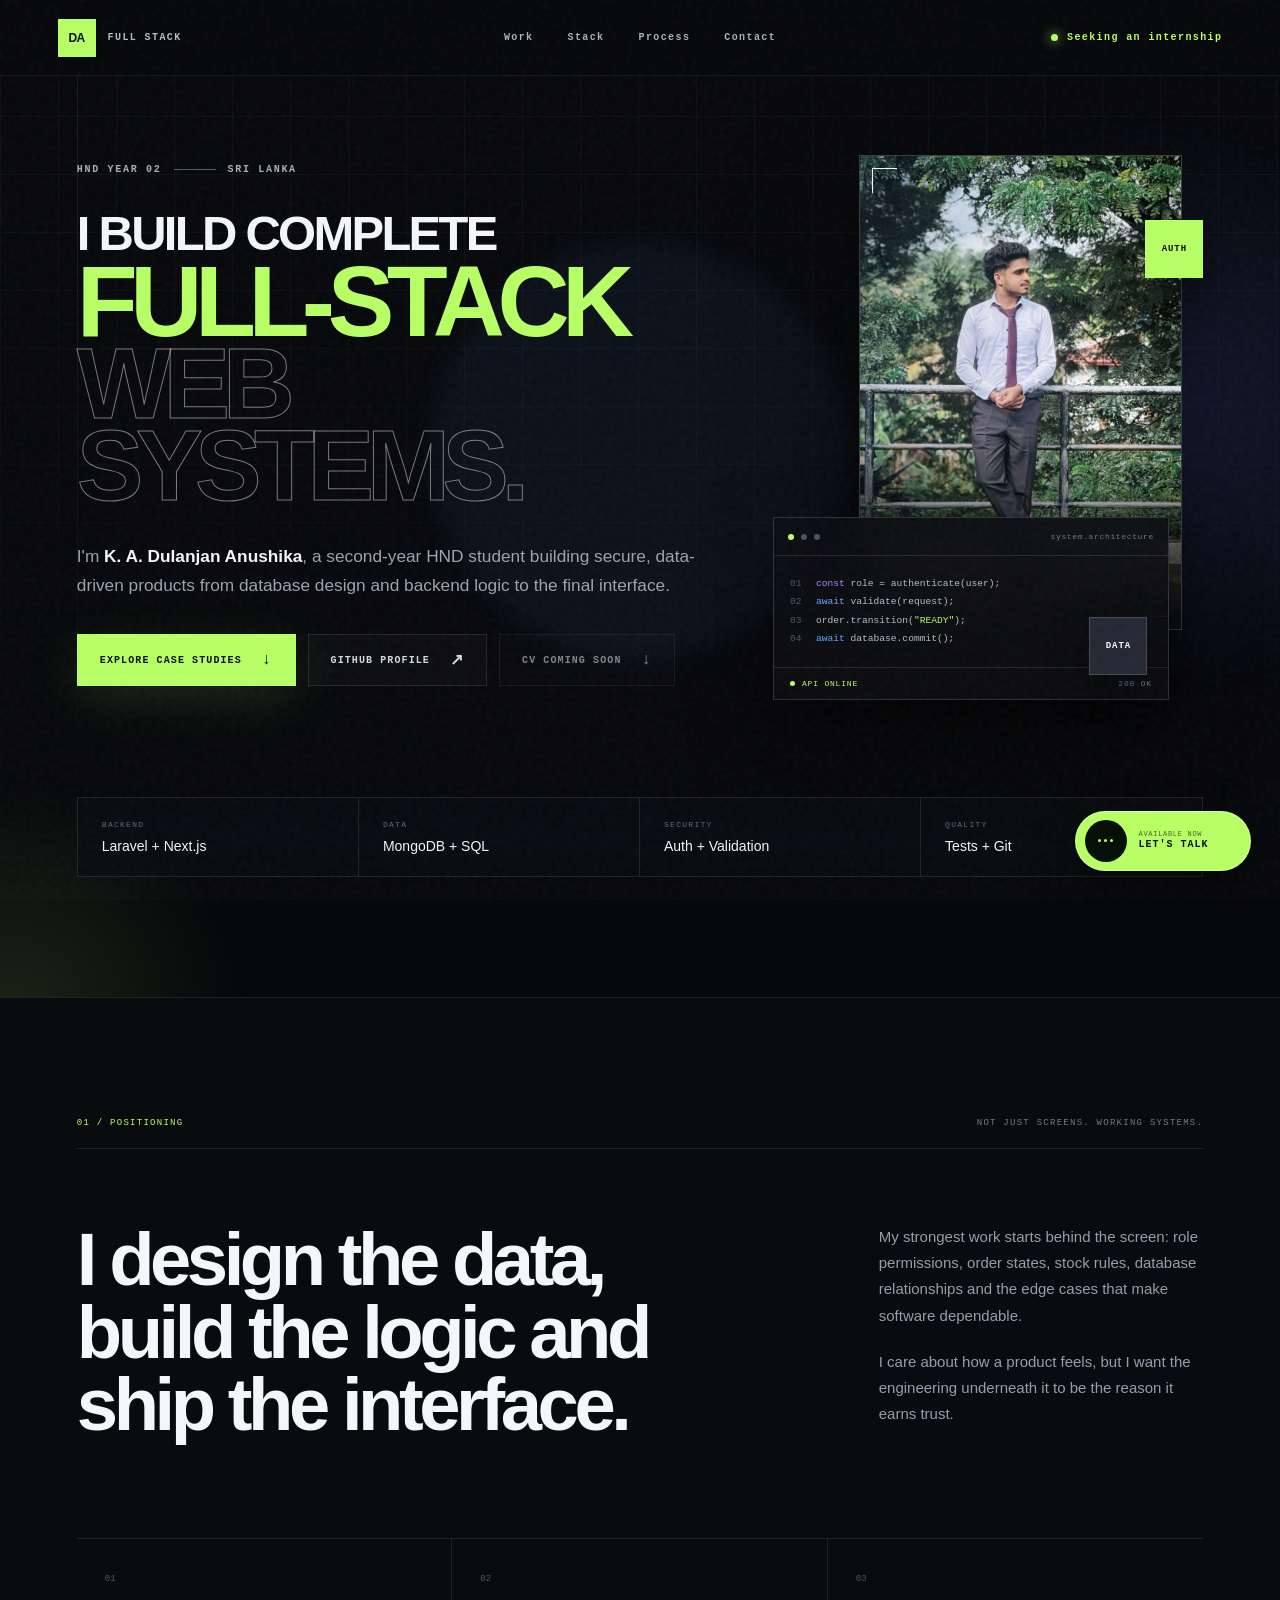
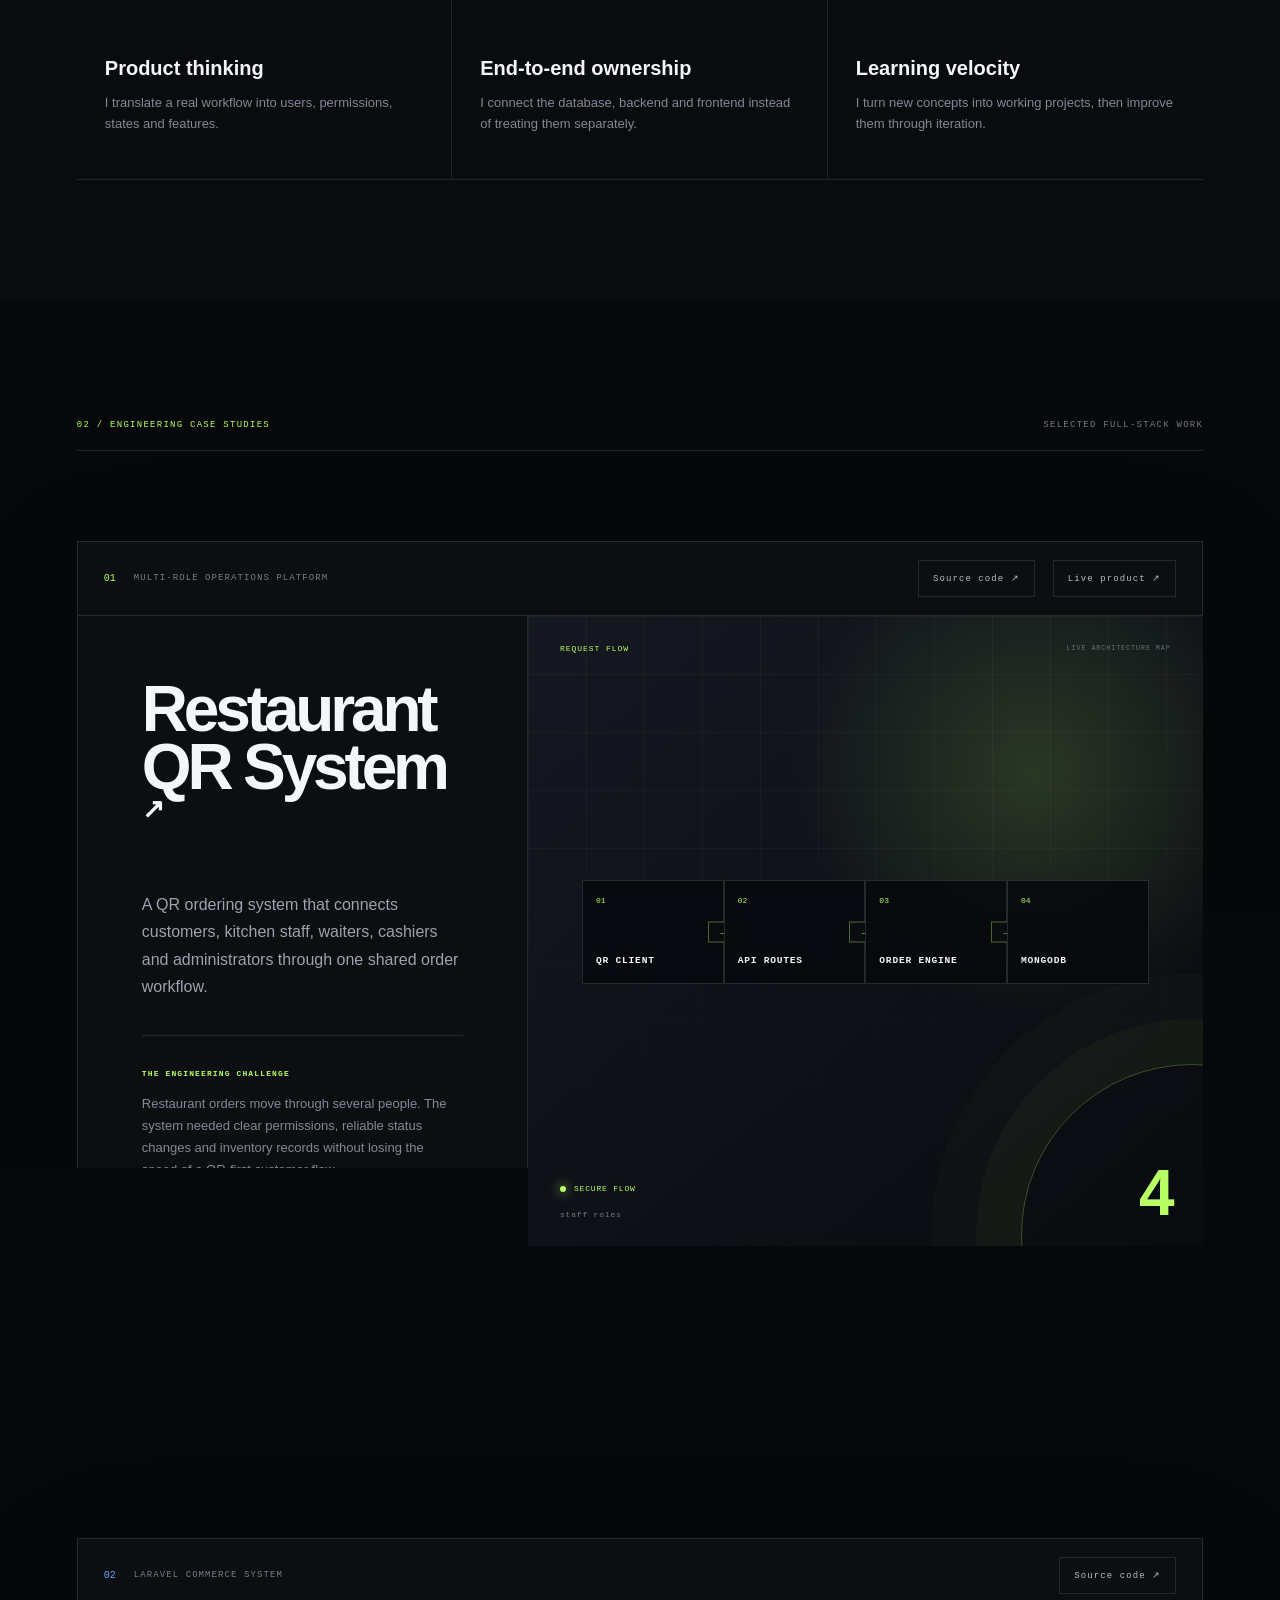
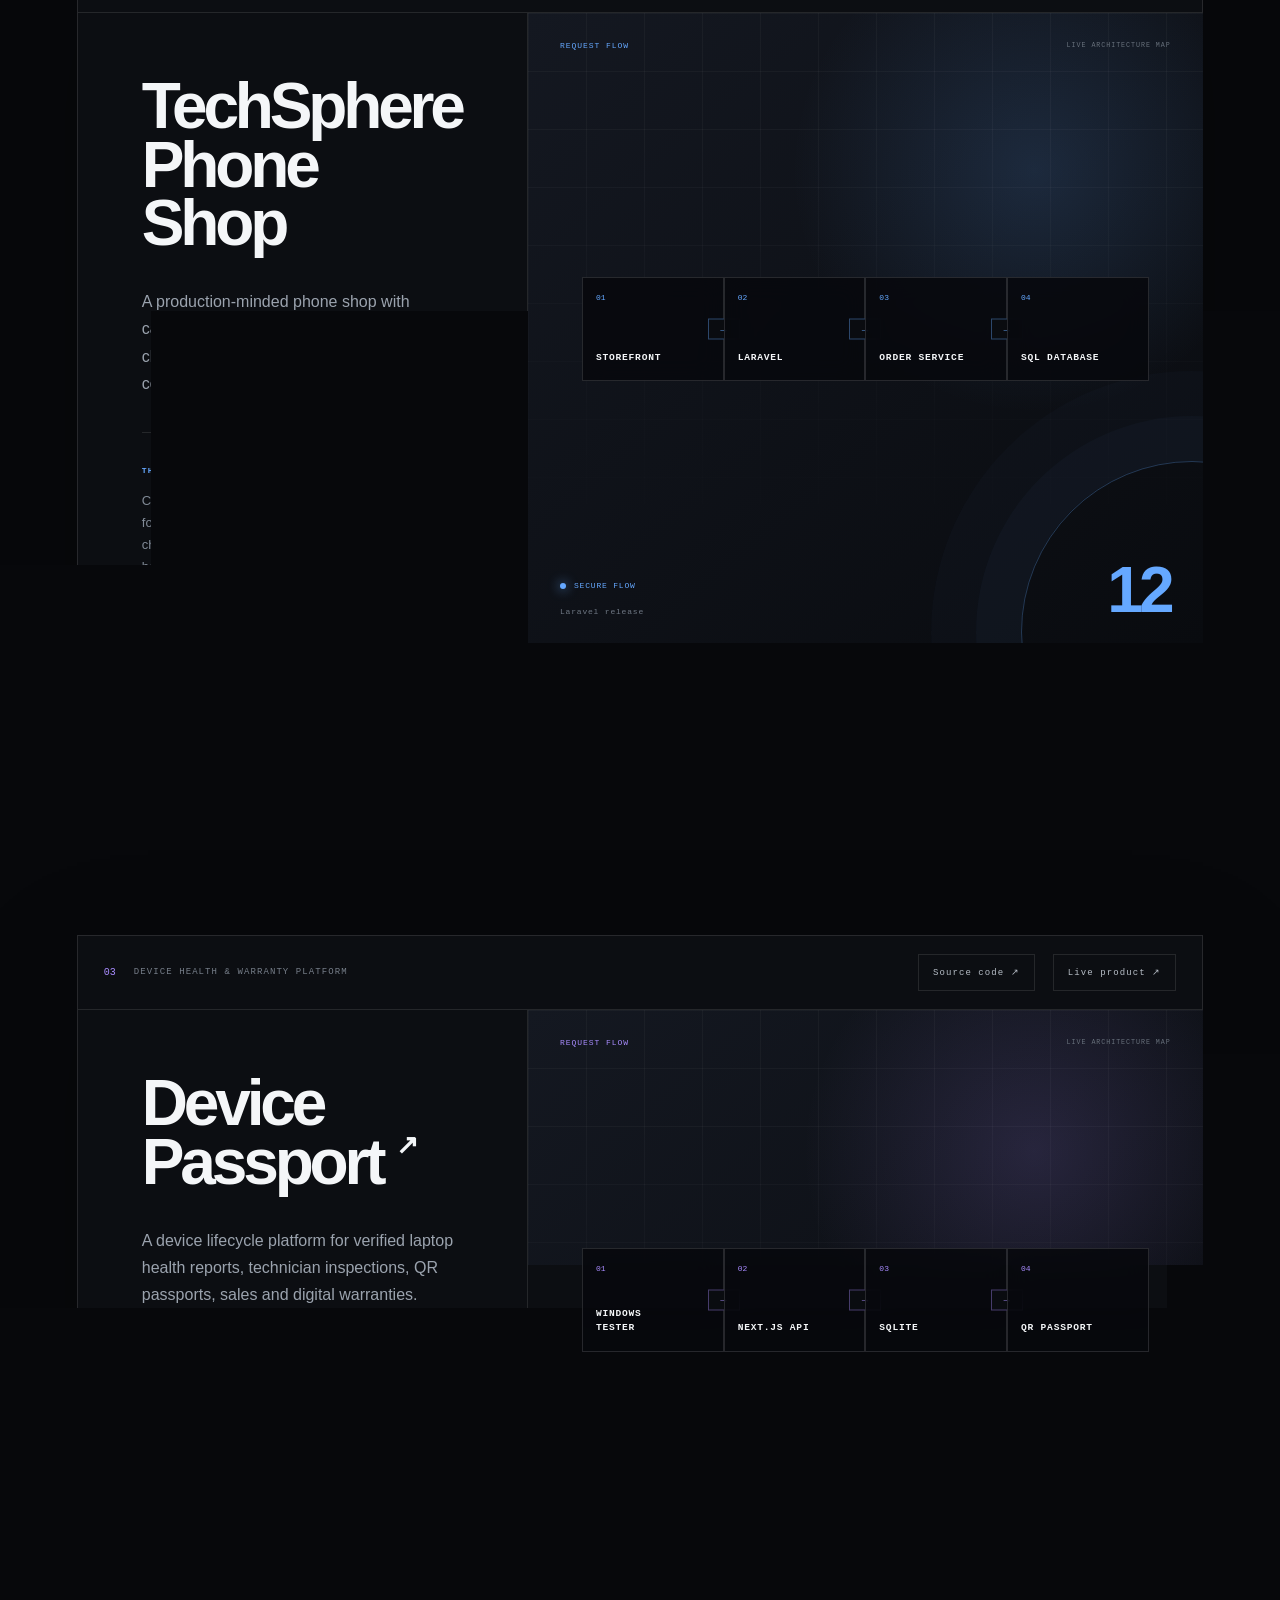
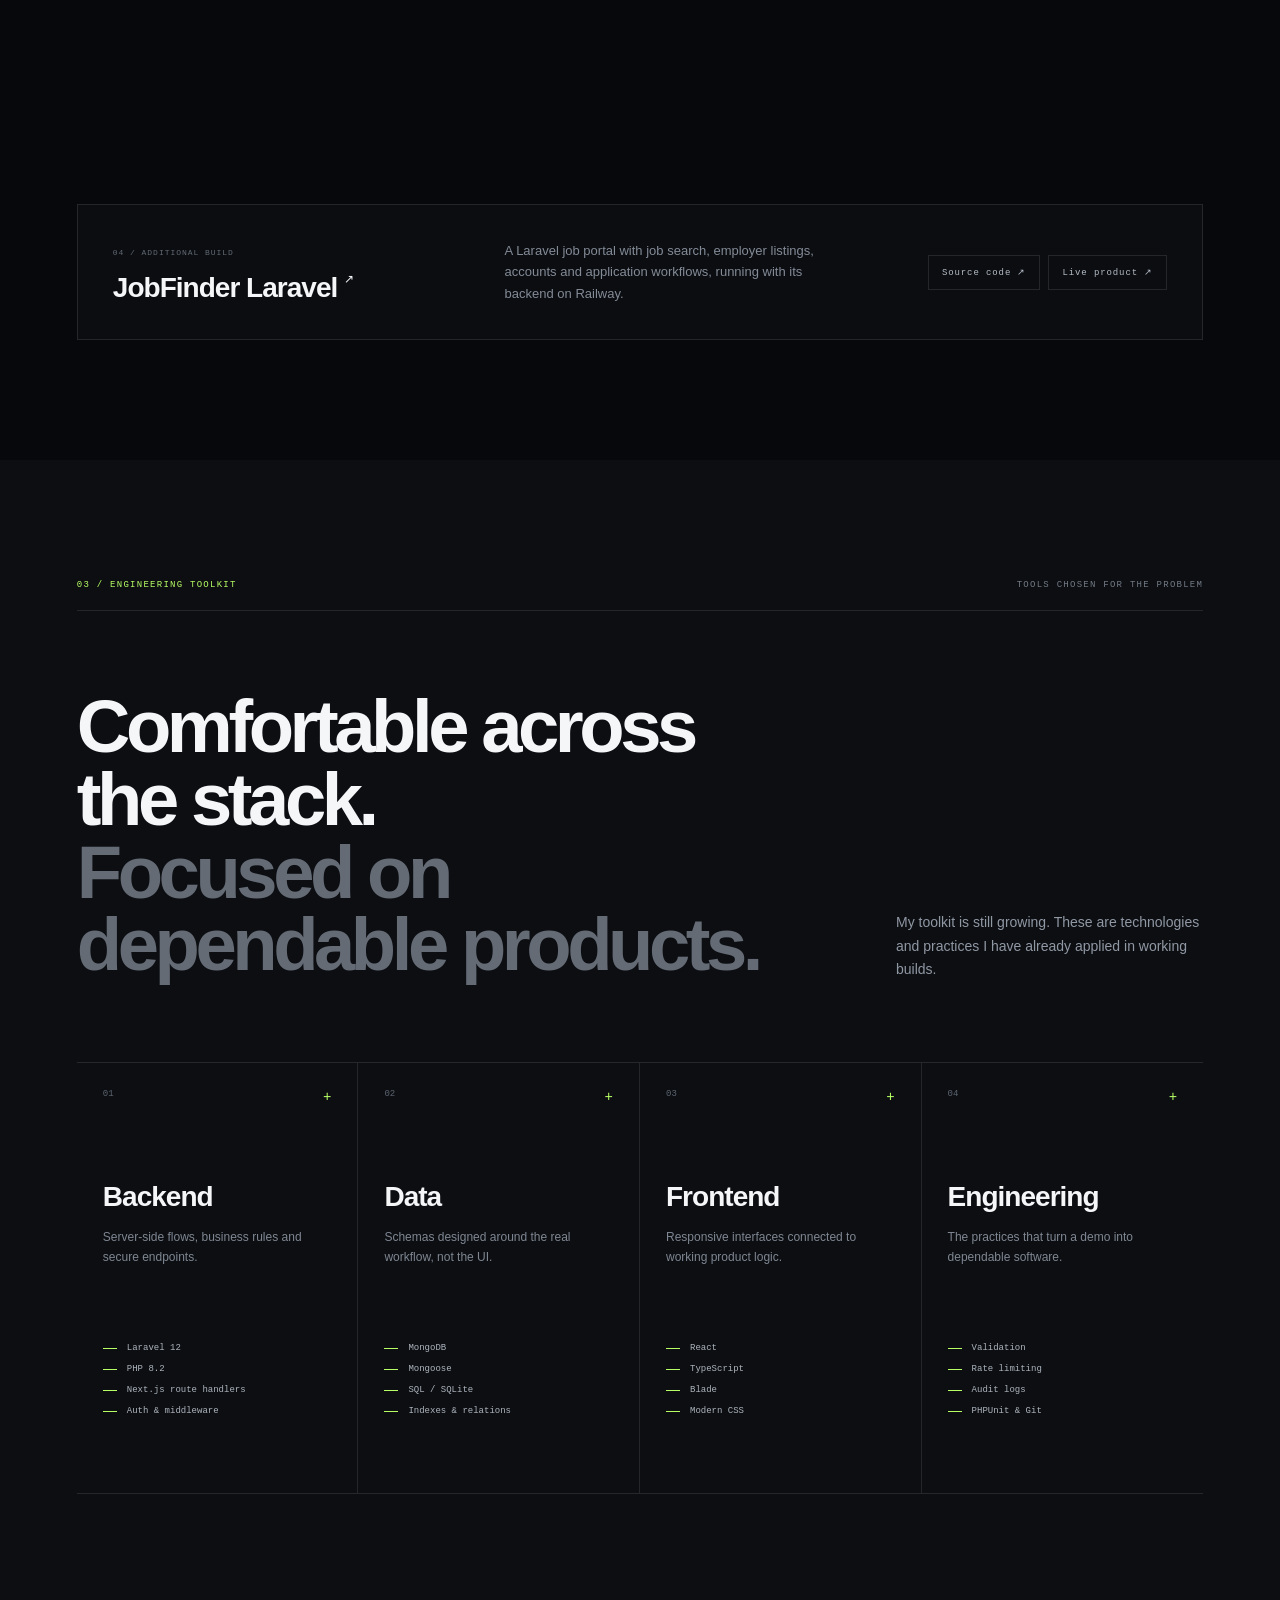
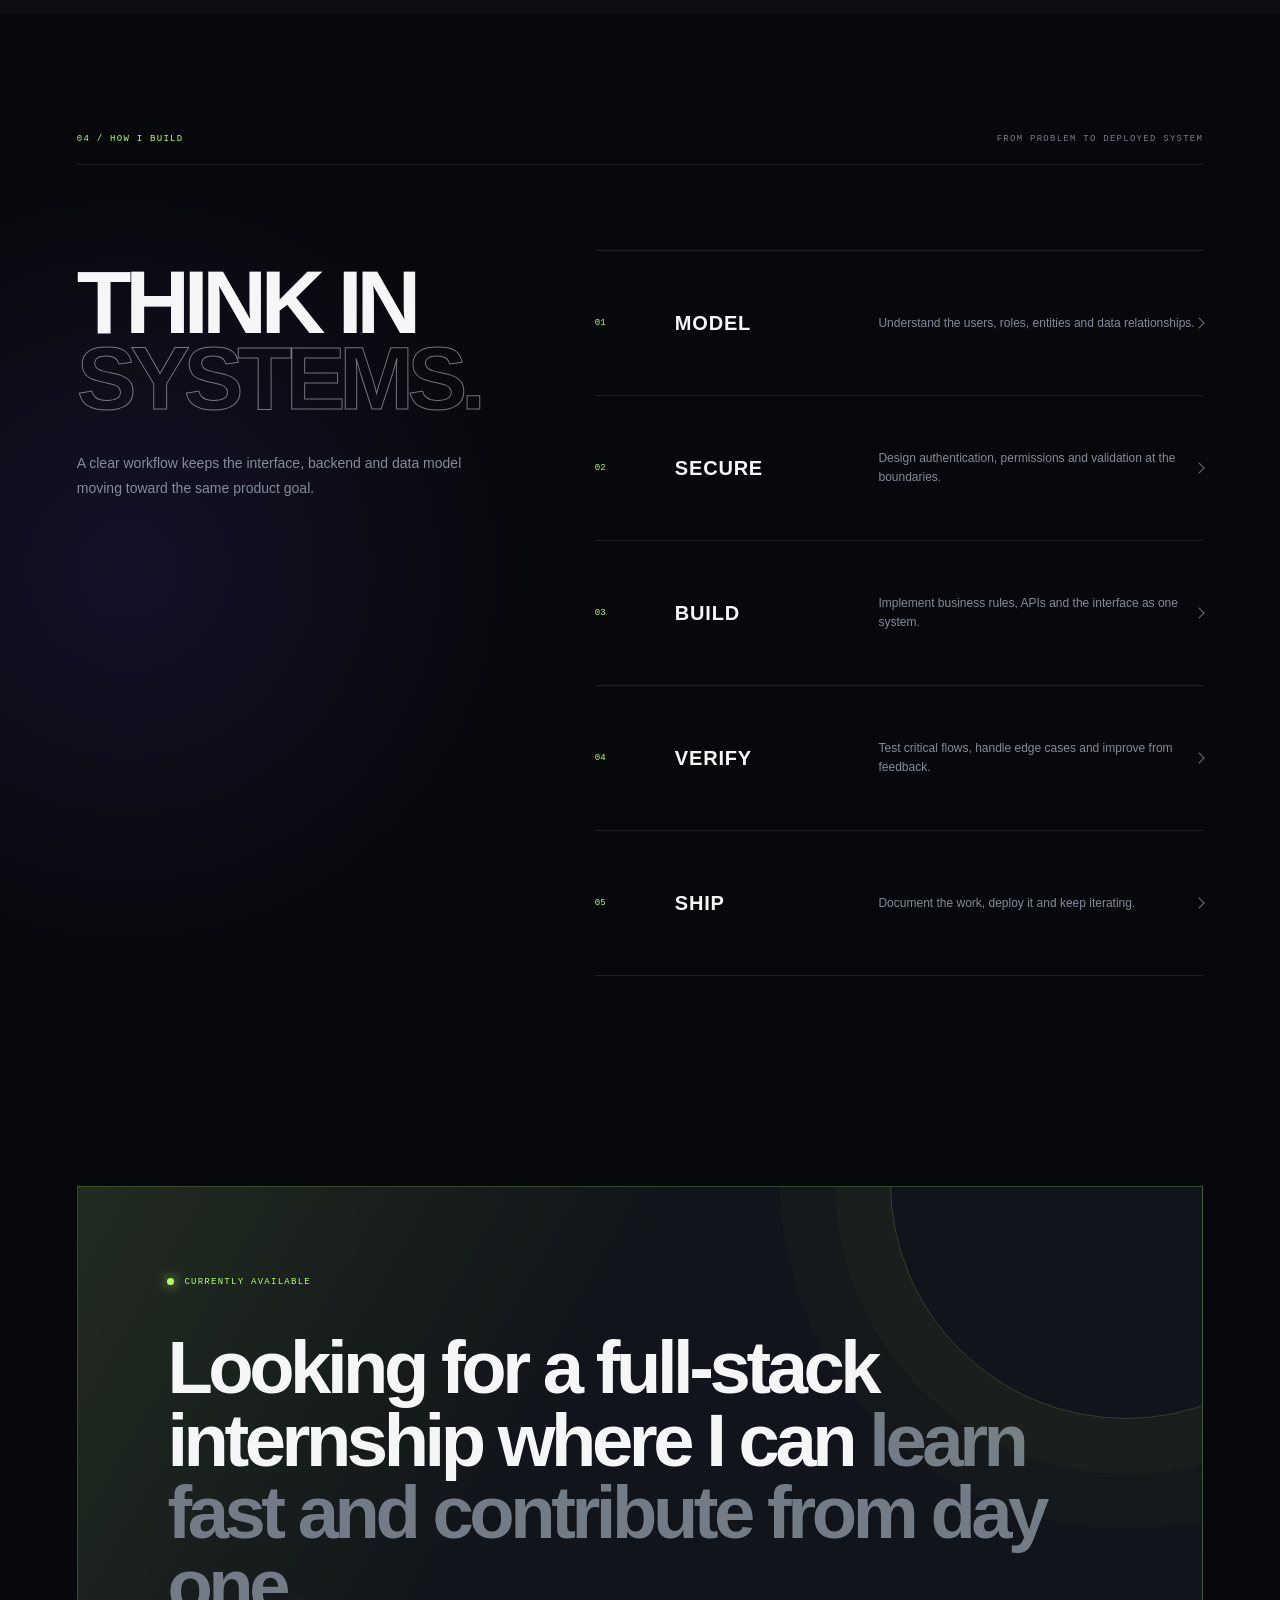
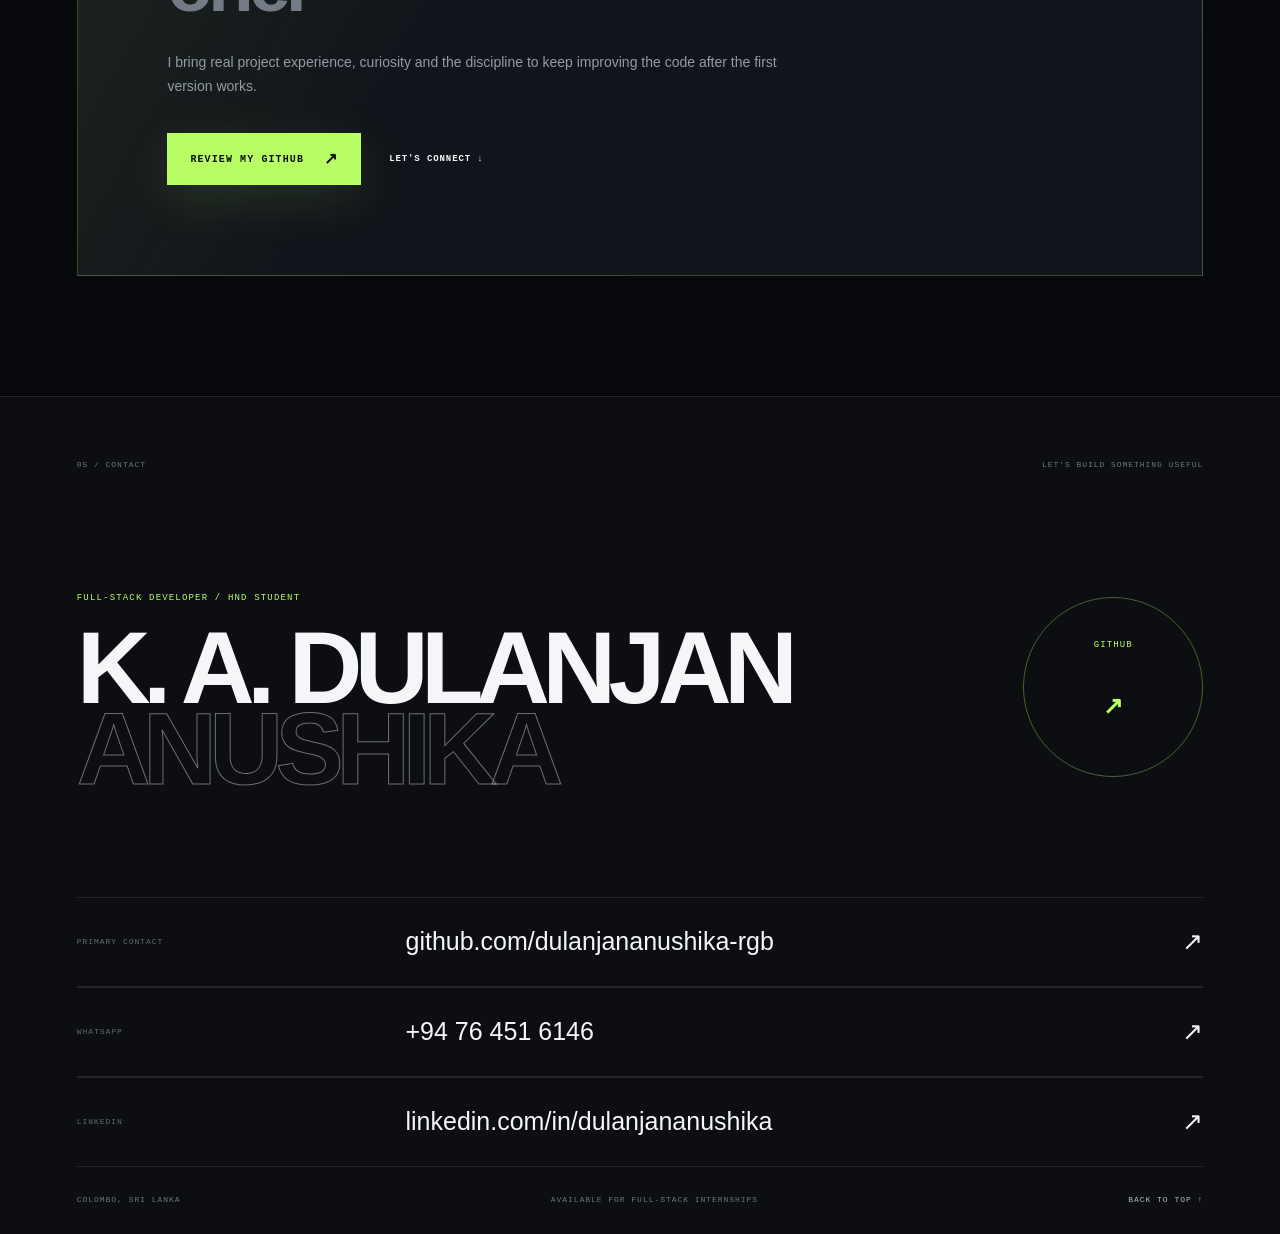
==== commit b0d31af8: "Add portfolio animations and quick contact panel" ====
--- a/index.html
+++ b/index.html
@@ -1,7 +1,84 @@
-<!DOCTYPE html><html lang="en"><head><meta charSet="utf-8"/><meta name="viewport" content="width=device-width, initial-scale=1"/><style>:root{--ink:#f4f6f8;--muted:#9199a6;--line:#ffffff1a;--panel:#101217;--black:#07080b;--lime:#b8ff65;--blue:#65a8ff;--purple:#a98cff;--font-geist-sans:"Inter", "Segoe UI", Arial, sans-serif;--font-geist-mono:"SFMono-Regular", Consolas, "Liberation Mono", monospace;--cursor-x:50vw;--cursor-y:50vh;--mouse-x:0;--mouse-y:0}*{box-sizing:border-box}html{scroll-behavior:smooth;background:var(--black);scroll-padding-top:88px}body{background:var(--black);color:var(--ink);font-family:var(--font-geist-sans), Arial, sans-serif;cursor:default;margin:0;overflow-x:hidden}a,button{cursor:pointer}a{color:inherit;text-decoration:none}button{font:inherit}:focus-visible{outline:2px solid var(--lime);outline-offset:4px}::selection{color:#071004;background:var(--lime)}section[id],footer[id]{scroll-margin-top:88px}.skip-link{z-index:120;color:#071004;background:var(--lime);font-family:var(--font-geist-mono), monospace;padding:10px 14px;font-size:11px;font-weight:700;transition:transform .18s;position:fixed;top:12px;left:12px;transform:translateY(-160%)}.skip-link:focus{transform:translateY(0)}.noise{z-index:90;opacity:.055;pointer-events:none;background-image:url("data:image/svg+xml,%3Csvg viewBox='0 0 180 180' xmlns='http://www.w3.org/2000/svg'%3E%3Cfilter id='n'%3E%3CfeTurbulence type='fractalNoise' baseFrequency='.88' numOctaves='4' stitchTiles='stitch'/%3E%3C/filter%3E%3Crect width='100%25' height='100%25' filter='url(%23n)' opacity='.7'/%3E%3C/svg%3E");position:fixed;inset:0}.cursor-glow{z-index:2;left:var(--cursor-x);top:var(--cursor-y);filter:blur(12px);pointer-events:none;background:#72a5ff0e;border-radius:50%;width:420px;height:420px;position:fixed;transform:translate(-50%,-50%)}.site-nav{z-index:80;-webkit-backdrop-filter:blur(18px);backdrop-filter:blur(18px);background:#07080bb3;border-bottom:1px solid #ffffff12;grid-template-columns:1fr auto 1fr;align-items:center;gap:30px;height:76px;padding:0 4.5vw;display:grid;position:fixed;top:0;left:0;right:0}.brand{align-items:center;gap:12px;width:max-content;display:flex}.brand span{color:#071004;background:var(--lime);letter-spacing:-.04em;place-items:center;width:38px;height:38px;font-size:12px;font-weight:900;display:grid}.brand small,.availability,.nav-links a{font-family:var(--font-geist-mono), monospace;letter-spacing:.14em;font-size:10px;font-weight:650}.brand small{color:#b5bbc4}.nav-links{gap:34px;display:flex}.nav-links a{color:#abb1ba;transition:color .18s}.nav-links a:hover{color:var(--ink)}.availability{color:var(--lime);justify-self:end;align-items:center;gap:9px;display:flex}.availability i,.internship-kicker i,.private-badge i{background:currentColor;border-radius:50%;width:7px;height:7px;animation:2.2s ease-in-out infinite pulse;display:block;box-shadow:0 0 12px}.menu-button{border:1px solid var(--line);background:0 0;justify-self:end;width:42px;height:42px;padding:0;display:none}.mobile-nav{display:none}.mobile-nav>summary{list-style:none}.mobile-nav>summary::-webkit-details-marker{display:none}.menu-button span{background:#fff;width:17px;height:1px;margin:5px auto;display:block}.hero{border-bottom:1px solid var(--line);grid-template-columns:minmax(0,1.18fr) minmax(370px,.82fr);align-items:center;gap:6vw;min-height:100vh;padding:140px 6vw 120px;display:grid;position:relative;overflow:hidden}.hero-grid,.architecture-grid{pointer-events:none;background-image:linear-gradient(#ffffff09 1px,#0000 1px),linear-gradient(90deg,#ffffff09 1px,#0000 1px);background-size:58px 58px;position:absolute;inset:0;-webkit-mask-image:linear-gradient(#000 18%,#0000 90%);mask-image:linear-gradient(#000 18%,#0000 90%)}.hero-grid:before{content:"";background:#ffffff14;width:1px;position:absolute;top:0;bottom:0;left:6vw}.hero-orb{pointer-events:none;filter:blur(3px);border-radius:50%;position:absolute}.hero-orb-a{width:48vw;height:48vw;transform:translate(calc(var(--mouse-x) * -18px), calc(var(--mouse-y) * -18px));background:radial-gradient(circle,#5778ff2b,#0000 68%);top:10%;right:-14vw}.hero-orb-b{background:radial-gradient(circle,#b8ff651c,#0000 68%);width:38vw;height:38vw;bottom:-20vw;left:-18vw}.hero-copy,.hero-visual,.proof-strip{z-index:3;position:relative}.eyebrow{color:#a8afb8;font-family:var(--font-geist-mono), monospace;letter-spacing:.17em;align-items:center;gap:12px;margin-bottom:30px;font-size:10px;font-weight:600;display:flex}.eyebrow i{background:#565e68;width:42px;height:1px}.hero h1{letter-spacing:-.075em;max-width:900px;margin:0;font-size:clamp(3.8rem,7.8vw,8.6rem);font-weight:850;line-height:.82}.hero h1 span,.hero h1 strong,.hero h1 em{display:block}.hero h1 span{letter-spacing:-.055em;font-size:.49em;line-height:1.15}.hero h1 strong{color:var(--lime);font-weight:inherit}.hero h1 em{color:#0000;-webkit-text-stroke:1px #f4f6f87a;font-style:normal}.hero-lead{color:#9ca3ae;max-width:650px;margin:35px 0 0;font-size:clamp(1rem,1.35vw,1.25rem);line-height:1.7}.hero-lead b{color:var(--ink);font-weight:570}.hero-actions{flex-wrap:wrap;align-items:center;gap:12px;margin-top:34px;display:flex}.button:disabled{cursor:not-allowed;opacity:.6}.button:disabled:hover{transform:none}.button{border:1px solid var(--line);min-height:52px;font-family:var(--font-geist-mono), monospace;letter-spacing:.11em;text-transform:uppercase;justify-content:center;align-items:center;gap:20px;padding:0 22px;font-size:10px;font-weight:700;transition:transform .18s,background .18s,color .18s;display:inline-flex}.button span{font-size:16px}.button:hover{transform:translateY(-3px)}.button-primary{color:#071004;border-color:var(--lime);background:var(--lime);box-shadow:0 14px 50px #b8ff651f}.button-primary:hover{background:#c7ff87}.button-ghost{color:#d5d9df;background:#ffffff06}.button-ghost:hover{background:#ffffff12}.hero-visual{perspective:1200px;min-height:570px;transform:perspective(1200px) rotateX(var(--tilt-x,0deg)) rotateY(var(--tilt-y,0deg));align-self:center;transition:transform .18s ease-out}.portrait-panel{background:#181b20;border:1px solid #ffffff24;width:min(360px,75%);height:475px;position:absolute;top:15px;right:5%;overflow:hidden;box-shadow:0 50px 120px #00000080}.portrait-panel:before,.portrait-panel:after{content:"";z-index:3;border-color:var(--lime);width:24px;height:24px;position:absolute}.portrait-panel:before{border-top:1px solid;border-left:1px solid;top:12px;left:12px}.portrait-panel:after{border-bottom:1px solid;border-right:1px solid;bottom:12px;right:12px}.portrait-panel img{object-fit:cover;object-position:center 35%;filter:saturate(.75)contrast(1.06);width:100%;height:100%;transform:scale(1.04)}.portrait-shade{background:linear-gradient(#0000 58%,#07080bf5),linear-gradient(100deg,#36537440,#0000 65%);position:absolute;inset:0}.portrait-label{z-index:4;font-family:var(--font-geist-mono), monospace;justify-content:space-between;align-items:end;gap:20px;display:flex;position:absolute;bottom:24px;left:24px;right:24px}.portrait-label span{letter-spacing:.1em;font-size:11px;font-weight:700}.portrait-label small{color:var(--lime);letter-spacing:.1em;font-size:8px}.system-window{z-index:5;-webkit-backdrop-filter:blur(20px);backdrop-filter:blur(20px);background:#0c0e12eb;border:1px solid #ffffff26;width:min(440px,92%);animation:6s ease-in-out infinite windowFloat;position:absolute;bottom:10px;left:0;box-shadow:0 35px 80px #00000080}.window-bar{border-bottom:1px solid var(--line);align-items:center;gap:7px;height:38px;padding:0 14px;display:flex}.window-bar i{background:#4b515a;border-radius:50%;width:6px;height:6px}.window-bar i:first-child{background:var(--lime)}.window-bar span{color:#6f7782;font-family:var(--font-geist-mono), monospace;letter-spacing:.08em;margin-left:auto;font-size:8px}.code-lines{color:#b7bdc6;font-family:var(--font-geist-mono), monospace;padding:19px 16px;font-size:clamp(8px,.75vw,11px);line-height:1.9}.code-lines p{white-space:nowrap;margin:0}.code-lines b{color:#4f5660;width:26px;font-weight:400;display:inline-block}.code-purple{color:var(--purple)}.code-blue{color:var(--blue)}.code-lime{color:var(--lime)}.system-status{color:#77808b;border-top:1px solid var(--line);font-family:var(--font-geist-mono), monospace;letter-spacing:.1em;justify-content:space-between;padding:11px 16px;font-size:8px;display:flex}.system-status span:first-child{color:var(--lime);align-items:center;gap:7px;display:flex}.system-status i{background:var(--lime);border-radius:50%;width:5px;height:5px}.floating-chip{z-index:6;width:58px;height:58px;color:var(--black);background:var(--lime);font-family:var(--font-geist-mono), monospace;letter-spacing:.1em;place-items:center;font-size:9px;font-weight:800;display:grid;position:absolute;box-shadow:0 15px 40px #0006}.chip-one{animation:5s ease-in-out infinite chipFloat;top:80px;right:0}.chip-two{color:#fff;background:#232833;border:1px solid #ffffff29;animation:5s ease-in-out 1.5s infinite chipFloat;bottom:35px;right:13%}.proof-strip{border:1px solid var(--line);-webkit-backdrop-filter:blur(14px);backdrop-filter:blur(14px);background:#0b0d11b8;grid-column:1/-1;grid-template-columns:repeat(4,1fr);margin-top:10px;display:grid}.proof-strip div{border-right:1px solid var(--line);padding:22px 24px}.proof-strip div:last-child{border-right:0}.proof-strip small,.proof-strip b{display:block}.proof-strip small{color:#626a75;font-family:var(--font-geist-mono), monospace;letter-spacing:.16em;margin-bottom:9px;font-size:8px}.proof-strip b{font-size:14px;font-weight:540}.positioning,.work,.stack,.process,.internship,footer{z-index:4;position:relative}.positioning,.work,.stack,.process{padding:120px 6vw}.section-label{border-bottom:1px solid var(--line);justify-content:space-between;align-items:center;gap:30px;padding-bottom:20px;display:flex}.section-label span,.section-label p{font-family:var(--font-geist-mono), monospace;letter-spacing:.14em;margin:0;font-size:9px}.section-label span{color:var(--lime)}.section-label p{color:#737b86;text-transform:uppercase}.positioning{background:#0a0b0f}.positioning-grid{grid-template-columns:1.35fr .65fr;gap:10vw;padding:75px 0 90px;display:grid}.positioning-grid h2,.stack-heading h2,.internship-panel h2{letter-spacing:-.06em;margin:0;font-size:clamp(2.7rem,5.8vw,6.2rem);font-weight:570;line-height:.98}.positioning-copy{align-self:end}.positioning-copy p{color:#969eaa;margin:0 0 20px;font-size:15px;line-height:1.75}.value-grid{border-top:1px solid var(--line);border-bottom:1px solid var(--line);grid-template-columns:repeat(3,1fr);display:grid}.value-grid article{border-right:1px solid var(--line);min-height:240px;padding:28px;transition:background .22s}.value-grid article:last-child{border-right:0}.value-grid article:hover{background:#ffffff06}.value-grid span{color:#4f5660;font-family:var(--font-geist-mono), monospace;font-size:9px}.value-grid h3{margin:72px 0 12px;font-size:20px;font-weight:560}.value-grid p{color:#818995;max-width:340px;margin:0;font-size:13px;line-height:1.65}.work{background:var(--black)}.case-study{--case-accent:var(--lime);background:#0c0e12;border:1px solid #ffffff1c;margin-top:90px;box-shadow:0 45px 120px #00000038}.case-blue{--case-accent:var(--blue)}.case-purple{--case-accent:var(--purple)}.case-top{border-bottom:1px solid var(--line);justify-content:space-between;align-items:center;gap:24px;min-height:74px;padding:0 26px;display:flex}.case-top>div{align-items:center;gap:18px;display:flex}.case-number{color:var(--case-accent);font-family:var(--font-geist-mono), monospace;font-size:10px}.case-top p,.case-links a{font-family:var(--font-geist-mono), monospace;letter-spacing:.12em;margin:0;font-size:9px}.case-top p{color:#767e89}.case-links a{color:#b6bdc6;border:1px solid var(--line);padding:12px 14px;transition:color .18s,border .18s}.case-links a:hover{color:var(--case-accent);border-color:var(--case-accent)}.case-main{grid-template-columns:.8fr 1.2fr;min-height:540px;display:grid}.case-story{border-right:1px solid var(--line);flex-direction:column;padding:clamp(35px,5vw,76px);display:flex}.case-story h3{letter-spacing:-.065em;max-width:550px;margin:0;font-size:clamp(2.8rem,5vw,5.8rem);font-weight:620;line-height:.92}.project-title-link{transition:color .18s}.project-title-link:hover{color:var(--case-accent)}.project-title-link span{vertical-align:top;font-size:.42em}.case-summary{color:#9ba3ae;max-width:570px;margin:35px 0;font-size:16px;line-height:1.7}.case-challenge{border-top:1px solid var(--line);margin-top:auto;padding-top:26px}.case-challenge small,.case-evidence small,.case-stack small{color:var(--case-accent);font-family:var(--font-geist-mono), monospace;letter-spacing:.14em;font-size:8px;font-weight:650}.case-challenge p{color:#818a96;max-width:540px;margin:13px 0 0;font-size:13px;line-height:1.7}.architecture{--tilt-x:0deg;--tilt-y:0deg;background:radial-gradient(circle at 75% 25%, color-mix(in srgb, var(--case-accent) 16%, transparent), transparent 35%), linear-gradient(140deg, #141821, #090b0f);perspective:1200px;min-height:540px;transform:perspective(1200px) rotateX(var(--tilt-x)) rotateY(var(--tilt-y));transition:transform .18s ease-out;position:relative;overflow:hidden}.architecture:before{content:"";border:1px solid color-mix(in srgb, var(--case-accent) 28%, transparent);width:340px;height:340px;box-shadow:0 0 0 45px color-mix(in srgb, var(--case-accent) 3%, transparent), 0 0 0 90px color-mix(in srgb, var(--case-accent) 2%, transparent);border-radius:50%;animation:18s linear infinite slowSpin;position:absolute;bottom:-160px;right:-160px}.architecture-head{z-index:2;color:#68717c;font-family:var(--font-geist-mono), monospace;letter-spacing:.12em;justify-content:space-between;font-size:8px;display:flex;position:absolute;top:28px;left:32px;right:32px}.architecture-head span{color:var(--case-accent)}.architecture-flow{z-index:2;grid-template-columns:repeat(4,1fr);align-items:stretch;display:grid;position:absolute;top:42%;left:8%;right:8%}.flow-step{-webkit-backdrop-filter:blur(12px);backdrop-filter:blur(12px);background:#07090de0;border:1px solid #ffffff21;flex-direction:column;justify-content:space-between;min-height:104px;padding:15px 13px;animation:5s ease-in-out infinite nodeFloat;display:flex;position:relative}.flow-step:nth-child(2){animation-delay:.5s}.flow-step:nth-child(3){animation-delay:1s}.flow-step:nth-child(4){animation-delay:1.5s}.flow-step span,.flow-step b{font-family:var(--font-geist-mono), monospace}.flow-step span{color:var(--case-accent);font-size:8px}.flow-step b{letter-spacing:.08em;max-width:90px;font-size:clamp(8px,.75vw,10px);line-height:1.5}.flow-step i{z-index:3;width:32px;height:21px;color:var(--case-accent);border:1px solid color-mix(in srgb, var(--case-accent) 38%, transparent);background:#0a0c10;place-items:center;font-size:11px;font-style:normal;display:grid;position:absolute;top:50%;right:-17px;transform:translateY(-50%)}.architecture-foot{z-index:2;grid-template-columns:1fr auto;align-items:end;display:grid;position:absolute;bottom:27px;left:32px;right:32px}.architecture-foot>span{color:var(--case-accent);font-family:var(--font-geist-mono), monospace;letter-spacing:.1em;align-items:center;gap:8px;font-size:8px;display:flex}.architecture-foot>span i{background:var(--case-accent);width:6px;height:6px;box-shadow:0 0 12px var(--case-accent);border-radius:50%}.architecture-foot strong{color:var(--case-accent);letter-spacing:-.06em;grid-area:1/2/3;font-size:64px;font-weight:670;line-height:.8}.architecture-foot small{color:#707985;font-family:var(--font-geist-mono), monospace;letter-spacing:.1em;font-size:8px}.case-evidence{border-top:1px solid var(--line);grid-template-columns:1.35fr .65fr;display:grid}.case-evidence>div{padding:34px}.case-evidence>div:first-child{border-right:1px solid var(--line)}.case-evidence ul{grid-template-columns:1fr 1fr;gap:16px 26px;margin:24px 0 0;padding:0;list-style:none;display:grid}.case-evidence li{color:#a0a8b3;align-items:flex-start;gap:11px;font-size:12px;line-height:1.55;display:flex}.case-evidence li i{height:20px;color:var(--case-accent);border:1px solid color-mix(in srgb, var(--case-accent) 40%, transparent);border-radius:50%;flex:0 0 20px;place-items:center;font-size:9px;font-style:normal;display:grid}.case-stack>div{flex-wrap:wrap;gap:8px;margin-top:22px;display:flex}.case-stack span{color:#aab1bb;border:1px solid var(--line);font-family:var(--font-geist-mono), monospace;letter-spacing:.08em;padding:9px 11px;font-size:8px}.secondary-build{border:1px solid var(--line);background:#0b0d11;grid-template-columns:1fr 1.1fr auto;align-items:center;gap:6vw;margin-top:26px;padding:35px;display:grid}.secondary-build>div>span,.private-badge{font-family:var(--font-geist-mono), monospace;letter-spacing:.12em;font-size:8px}.secondary-build>div>span{color:#636b76}.secondary-build h3{letter-spacing:-.035em;margin:13px 0 0;font-size:28px;font-weight:560}.secondary-build>p{color:#838b97;margin:0;font-size:13px;line-height:1.65}.secondary-links{flex-wrap:wrap;gap:8px;display:flex}.secondary-links a{color:#b6bdc6;border:1px solid var(--line);font-family:var(--font-geist-mono), monospace;letter-spacing:.1em;padding:11px 13px;font-size:9px;transition:color .18s,border .18s}.secondary-links a:hover{color:var(--lime);border-color:var(--lime)}.private-badge{color:#9ba2ab;white-space:nowrap;align-items:center;gap:8px;display:flex}.private-badge i{background:#6f7782}.stack{background:#0c0e12}.stack-heading{grid-template-columns:1.4fr .6fr;align-items:end;gap:8vw;padding:80px 0;display:grid}.stack-heading h2 span{color:#646b75}.stack-heading>p{color:#9098a4;max-width:460px;margin:0;font-size:14px;line-height:1.7}.toolkit-grid{border-top:1px solid var(--line);border-bottom:1px solid var(--line);grid-template-columns:repeat(4,1fr);display:grid}.toolkit-grid article{border-right:1px solid var(--line);min-height:430px;padding:26px;transition:background .25s,transform .25s;position:relative;overflow:hidden}.toolkit-grid article:last-child{border-right:0}.toolkit-grid article:before{content:"";opacity:0;background:radial-gradient(circle,#7399ff1f,#0000 68%);height:60%;transition:opacity .25s;position:absolute;inset:auto -40% -55%}.toolkit-grid article:hover{background:#11141a;transform:translateY(-6px)}.toolkit-grid article:hover:before{opacity:1}.toolkit-top{color:#5d6570;font-family:var(--font-geist-mono), monospace;justify-content:space-between;font-size:9px;display:flex}.toolkit-top i{color:var(--lime);font-size:14px;font-style:normal}.toolkit-grid h3{letter-spacing:-.035em;margin:76px 0 15px;font-size:28px;font-weight:560}.toolkit-grid p{color:#7f8792;min-height:70px;margin:0;font-size:12px;line-height:1.65}.toolkit-grid ul{gap:11px;margin:45px 0 0;padding:0;list-style:none;display:grid}.toolkit-grid li{color:#aeb5be;font-family:var(--font-geist-mono), monospace;align-items:center;gap:10px;font-size:9px;display:flex}.toolkit-grid li:before{content:"";background:var(--lime);width:14px;height:1px}.process{background:#07080b;overflow:hidden}.process-glow{pointer-events:none;background:radial-gradient(circle,#7058ff1f,#0000 66%);border-radius:50%;width:70vw;height:70vw;position:absolute;top:10%;left:-25vw}.process-layout{grid-template-columns:.75fr 1.25fr;gap:9vw;padding-top:85px;display:grid}.process-title{align-self:start;position:sticky;top:130px}.process-title h2{letter-spacing:-.07em;margin:0;font-size:clamp(3.8rem,7vw,7.8rem);font-weight:750;line-height:.85}.process-title h2 span{color:#0000;-webkit-text-stroke:1px #f4f6f873}.process-title p{color:#848c98;max-width:420px;margin:35px 0 0;font-size:14px;line-height:1.75}.process-list{border-top:1px solid var(--line)}.process-list article{border-bottom:1px solid var(--line);grid-template-columns:55px .55fr 1fr;align-items:center;gap:25px;min-height:145px;transition:padding .22s,background .22s;display:grid;position:relative}.process-list article:hover{background:#ffffff05;padding-left:18px}.process-list article>span{color:var(--lime);font-family:var(--font-geist-mono), monospace;font-size:9px}.process-list h3{letter-spacing:.04em;margin:0;font-size:20px;font-weight:580}.process-list p{color:#838b96;max-width:430px;margin:0;font-size:12px;line-height:1.6}.process-list i{border-top:1px solid #66707b;border-right:1px solid #66707b;width:8px;height:8px;position:absolute;top:50%;right:0;transform:translateY(-50%)rotate(45deg)}.internship{background:#07080b;padding:90px 6vw 120px}.internship-panel{background:linear-gradient(120deg,#b8ff651a,#0000 40%),#11141a;border:1px solid #b8ff653b;padding:clamp(40px,7vw,95px);position:relative;overflow:hidden}.internship-panel:after{content:"";border:1px solid #b8ff6533;border-radius:50%;width:470px;height:470px;position:absolute;top:-240px;right:-160px;box-shadow:0 0 0 55px #b8ff6506,0 0 0 110px #b8ff6505}.internship-kicker{color:var(--lime);font-family:var(--font-geist-mono), monospace;letter-spacing:.14em;align-items:center;gap:10px;font-size:9px;display:flex}.internship-panel h2{max-width:1150px;margin-top:45px}.internship-panel h2 span{color:#737b86}.internship-panel>p{color:#939ba7;max-width:610px;margin:28px 0 35px;font-size:14px;line-height:1.7}.internship-panel>div{align-items:center;gap:28px;display:flex}.text-link{font-family:var(--font-geist-mono), monospace;letter-spacing:.1em;text-transform:uppercase;font-size:9px;font-weight:650}footer{border-top:1px solid var(--line);background:#0c0e12;padding:55px 6vw 30px}.footer-top,.footer-bottom{color:#6f7782;font-family:var(--font-geist-mono), monospace;letter-spacing:.12em;justify-content:space-between;align-items:center;font-size:8px;display:flex}.footer-main{justify-content:space-between;align-items:center;gap:40px;min-height:420px;display:flex}.footer-main p{color:var(--lime);font-family:var(--font-geist-mono), monospace;letter-spacing:.13em;font-size:9px}.footer-main h2{letter-spacing:-.075em;margin:25px 0 0;font-size:clamp(3.6rem,8vw,9rem);font-weight:730;line-height:.79}.footer-main h2 span{color:#0000;-webkit-text-stroke:1px #f4f6f86b}.github-orbit{width:180px;height:180px;color:var(--lime);font-family:var(--font-geist-mono), monospace;letter-spacing:.12em;border:1px solid #b8ff6559;border-radius:50%;flex:none;place-items:center;font-size:9px;transition:color .25s,background .25s,transform .25s;display:grid}.github-orbit b{margin-top:-55px;font-size:24px;display:block}.github-orbit:hover{color:#071004;background:var(--lime);transform:rotate(-8deg)scale(1.04)}.contact-link{border-top:1px solid var(--line);border-bottom:1px solid var(--line);grid-template-columns:.4fr 1fr auto;align-items:center;gap:30px;min-height:90px;transition:padding .22s,color .22s;display:grid}.contact-link:hover{color:var(--lime);padding:0 18px}.contact-link small{color:#626a75;font-family:var(--font-geist-mono), monospace;letter-spacing:.12em;font-size:8px}.contact-link b{font-size:clamp(16px,2vw,25px);font-weight:520}.contact-link span{font-size:25px}.footer-bottom{padding-top:28px}.footer-bottom a{color:#b5bbc4}[data-reveal]{opacity:1;transform:none}.reveal-ready [data-reveal]{opacity:0;transition:opacity .75s cubic-bezier(.2,.8,.2,1),transform .75s cubic-bezier(.2,.8,.2,1);transform:translateY(42px)}.reveal-ready [data-reveal].is-visible{opacity:1;transform:translateY(0)}.hero-in{opacity:0;animation:.85s cubic-bezier(.2,.8,.2,1) forwards heroEnter}.hero-copy .eyebrow{animation-delay:.12s}.hero-copy h1{animation-delay:.23s}.hero-lead{animation-delay:.39s}.hero-actions{animation-delay:.5s}.hero-visual{animation-delay:.38s}.proof-strip{animation-delay:.65s}@keyframes heroEnter{0%{opacity:0;transform:translateY(28px)}to{opacity:1;transform:translateY(0)}}@keyframes pulse{0%,to{opacity:1;transform:scale(1)}50%{opacity:.45;transform:scale(.76)}}@keyframes windowFloat{0%,to{transform:translateY(0)}50%{transform:translateY(-10px)}}@keyframes chipFloat{0%,to{transform:translateY(0)rotate(0)}50%{transform:translateY(-14px)rotate(3deg)}}@keyframes slowSpin{to{transform:rotate(360deg)}}@keyframes nodeFloat{0%,to{border-color:#ffffff21;transform:translateY(0)}50%{border-color:color-mix(in srgb, var(--case-accent) 42%, transparent);transform:translateY(-7px)}}@media (width<=1100px){.hero{grid-template-columns:1fr .75fr;gap:3vw}.hero-visual{min-height:510px}.portrait-panel{height:420px}.case-main,.case-evidence{grid-template-columns:1fr}.case-story{border-right:0;border-bottom:1px solid var(--line);min-height:500px}.case-evidence>div:first-child{border-right:0;border-bottom:1px solid var(--line)}.toolkit-grid{grid-template-columns:1fr 1fr}.toolkit-grid article:nth-child(2){border-right:0}.toolkit-grid article:nth-child(-n+2){border-bottom:1px solid var(--line)}.process-layout{grid-template-columns:1fr}.process-title{position:relative;top:auto}}@media (width<=820px){.site-nav{grid-template-columns:1fr auto;height:68px;padding:0 22px}.availability{display:none}.menu-button{display:block}.site-nav>.nav-links{display:none}.mobile-nav{display:block}.mobile-nav-links{border-bottom:1px solid var(--line);opacity:0;pointer-events:none;background:#07080bf5;gap:0;padding:12px 22px 22px;transition:transform .25s,opacity .25s;display:grid;position:fixed;top:68px;left:0;right:0;transform:translateY(-130%)}.mobile-nav[open] .mobile-nav-links{opacity:1;pointer-events:auto;transform:translateY(0)}.mobile-nav-links a{border-bottom:1px solid var(--line);padding:18px 0}.hero{grid-template-columns:1fr;padding:125px 22px 60px}.hero h1{font-size:clamp(3.6rem,16vw,6rem)}.hero-visual{width:100%;min-height:570px;margin-top:35px}.portrait-panel{width:85%;height:455px;right:0}.system-window{width:88%;left:0}.proof-strip{grid-template-columns:1fr 1fr}.proof-strip div:nth-child(2){border-right:0}.proof-strip div:nth-child(-n+2){border-bottom:1px solid var(--line)}.positioning,.work,.stack,.process{padding:90px 22px}.positioning-grid,.stack-heading{grid-template-columns:1fr;gap:42px}.value-grid{grid-template-columns:1fr}.value-grid article{border-right:0;border-bottom:1px solid var(--line);min-height:205px}.value-grid article:last-child{border-bottom:0}.value-grid h3{margin-top:50px}.case-study{margin-top:55px}.case-top{flex-direction:column;align-items:flex-start;padding:22px}.case-top>div:first-child{flex-direction:column;align-items:flex-start}.case-main{min-height:auto}.case-story{min-height:540px;padding:36px 22px}.architecture{min-height:490px}.architecture-flow{grid-template-columns:1fr 1fr;gap:16px;top:24%}.flow-step i{display:none}.case-evidence ul{grid-template-columns:1fr}.secondary-build{grid-template-columns:1fr;gap:25px}.process-list article{grid-template-columns:38px .45fr 1fr}.internship{padding:40px 22px 80px}footer{padding:45px 22px 26px}.footer-main{min-height:390px}.github-orbit{width:115px;height:115px}.github-orbit b{margin-top:-40px}}@media (width<=560px){.brand small{display:none}.hero{min-height:auto}.hero-actions,.internship-panel>div{flex-direction:column;align-items:stretch}.button{width:100%}.hero-visual{min-height:500px}.portrait-panel{width:90%;height:405px}.system-window{width:95%}.chip-one{display:none}.proof-strip{grid-template-columns:1fr}.proof-strip div{border-right:0;border-bottom:1px solid var(--line)}.proof-strip div:last-child{border-bottom:0}.section-label{flex-direction:column;align-items:flex-start;gap:10px}.positioning-grid h2,.stack-heading h2,.internship-panel h2{font-size:2.6rem}.case-top>div:last-child{flex-direction:column;align-items:stretch;width:100%}.case-links a{text-align:center}.secondary-links{flex-direction:column}.secondary-links a{text-align:center}.case-story h3{font-size:2.8rem}.architecture{min-height:520px}.architecture-flow{top:20%}.architecture-foot{left:20px;right:20px}.case-evidence>div{padding:28px 22px}.toolkit-grid{grid-template-columns:1fr}.toolkit-grid article,.toolkit-grid article:nth-child(2){border-right:0;border-bottom:1px solid var(--line);min-height:370px}.process-title h2{font-size:3.7rem}.process-list article{grid-template-columns:38px 1fr;gap:15px;padding:25px 0}.process-list p{grid-column:2}.footer-main{min-height:360px}.footer-main h2{font-size:3.5rem}.github-orbit{display:none}.contact-link{grid-template-columns:1fr auto}.contact-link small{grid-column:1/-1}.contact-link b{overflow-wrap:anywhere}.footer-bottom{flex-direction:column;align-items:flex-start;gap:14px}}@media (prefers-reduced-motion:reduce){html{scroll-behavior:auto}*,:before,:after{transition-duration:.01ms!important;animation-duration:.01ms!important;animation-iteration-count:1!important}[data-reveal],.reveal-ready [data-reveal],.hero-in{opacity:1;transform:none}}@media (pointer:coarse){.cursor-glow{display:none}}
+<!DOCTYPE html><html lang="en"><head><meta charSet="utf-8"/><meta name="viewport" content="width=device-width, initial-scale=1"/><style>:root{--ink:#f4f6f8;--muted:#9199a6;--line:#ffffff1a;--panel:#101217;--black:#07080b;--lime:#b8ff65;--blue:#65a8ff;--purple:#a98cff;--font-geist-sans:"Inter", "Segoe UI", Arial, sans-serif;--font-geist-mono:"SFMono-Regular", Consolas, "Liberation Mono", monospace;--cursor-x:50vw;--cursor-y:50vh;--mouse-x:0;--mouse-y:0}*{box-sizing:border-box}html{scroll-behavior:smooth;background:var(--black);scroll-padding-top:88px}body{background:var(--black);color:var(--ink);font-family:var(--font-geist-sans), Arial, sans-serif;cursor:default;margin:0;overflow-x:hidden}a,button{cursor:pointer}a{color:inherit;text-decoration:none}button{font:inherit}:focus-visible{outline:2px solid var(--lime);outline-offset:4px}::selection{color:#071004;background:var(--lime)}section[id],footer[id]{scroll-margin-top:88px}.skip-link{z-index:120;color:#071004;background:var(--lime);font-family:var(--font-geist-mono), monospace;padding:10px 14px;font-size:11px;font-weight:700;transition:transform .18s;position:fixed;top:12px;left:12px;transform:translateY(-160%)}.skip-link:focus{transform:translateY(0)}.noise{z-index:90;opacity:.055;pointer-events:none;background-image:url("data:image/svg+xml,%3Csvg viewBox='0 0 180 180' xmlns='http://www.w3.org/2000/svg'%3E%3Cfilter id='n'%3E%3CfeTurbulence type='fractalNoise' baseFrequency='.88' numOctaves='4' stitchTiles='stitch'/%3E%3C/filter%3E%3Crect width='100%25' height='100%25' filter='url(%23n)' opacity='.7'/%3E%3C/svg%3E");position:fixed;inset:0}.cursor-glow{z-index:2;left:var(--cursor-x);top:var(--cursor-y);filter:blur(12px);pointer-events:none;background:#72a5ff0e;border-radius:50%;width:420px;height:420px;position:fixed;transform:translate(-50%,-50%)}.scroll-progress{z-index:110;background:linear-gradient(90deg, var(--lime), var(--blue), var(--purple));width:100%;height:2px;transform:scaleX(var(--scroll-progress,0));transform-origin:0;pointer-events:none;position:fixed;top:75px;left:0;box-shadow:0 0 18px #b8ff657a}.site-nav{z-index:80;-webkit-backdrop-filter:blur(18px);backdrop-filter:blur(18px);background:#07080bb3;border-bottom:1px solid #ffffff12;grid-template-columns:1fr auto 1fr;align-items:center;gap:30px;height:76px;padding:0 4.5vw;display:grid;position:fixed;top:0;left:0;right:0}.brand{align-items:center;gap:12px;width:max-content;display:flex}.brand span{color:#071004;background:var(--lime);letter-spacing:-.04em;place-items:center;width:38px;height:38px;font-size:12px;font-weight:900;display:grid}.brand small,.availability,.nav-links a{font-family:var(--font-geist-mono), monospace;letter-spacing:.14em;font-size:10px;font-weight:650}.brand small{color:#b5bbc4}.nav-links{gap:34px;display:flex}.nav-links a{color:#abb1ba;transition:color .18s}.nav-links a:hover{color:var(--ink)}.availability{color:var(--lime);justify-self:end;align-items:center;gap:9px;display:flex}.availability i,.internship-kicker i,.private-badge i{background:currentColor;border-radius:50%;width:7px;height:7px;animation:2.2s ease-in-out infinite pulse;display:block;box-shadow:0 0 12px}.menu-button{border:1px solid var(--line);background:0 0;justify-self:end;width:42px;height:42px;padding:0;display:none}.mobile-nav{display:none}.mobile-nav>summary{list-style:none}.mobile-nav>summary::-webkit-details-marker{display:none}.menu-button span{background:#fff;width:17px;height:1px;margin:5px auto;display:block}.hero{border-bottom:1px solid var(--line);grid-template-columns:minmax(0,1.18fr) minmax(370px,.82fr);align-items:center;gap:6vw;min-height:100vh;padding:140px 6vw 120px;display:grid;position:relative;overflow:hidden}.hero-grid,.architecture-grid{pointer-events:none;background-image:linear-gradient(#ffffff09 1px,#0000 1px),linear-gradient(90deg,#ffffff09 1px,#0000 1px);background-size:58px 58px;position:absolute;inset:0;-webkit-mask-image:linear-gradient(#000 18%,#0000 90%);mask-image:linear-gradient(#000 18%,#0000 90%)}.hero-grid:before{content:"";background:#ffffff14;width:1px;position:absolute;top:0;bottom:0;left:6vw}.hero-orb{pointer-events:none;filter:blur(3px);border-radius:50%;position:absolute}.hero-orb-a{width:48vw;height:48vw;transform:translate(calc(var(--mouse-x) * -18px), calc(var(--mouse-y) * -18px));background:radial-gradient(circle,#5778ff2b,#0000 68%);top:10%;right:-14vw}.hero-orb-b{background:radial-gradient(circle,#b8ff651c,#0000 68%);width:38vw;height:38vw;bottom:-20vw;left:-18vw}.hero-copy,.hero-visual,.proof-strip{z-index:3;position:relative}.eyebrow{color:#a8afb8;font-family:var(--font-geist-mono), monospace;letter-spacing:.17em;align-items:center;gap:12px;margin-bottom:30px;font-size:10px;font-weight:600;display:flex}.eyebrow i{background:#565e68;width:42px;height:1px}.hero h1{letter-spacing:-.075em;max-width:900px;margin:0;font-size:clamp(3.8rem,7.8vw,8.6rem);font-weight:850;line-height:.82}.hero h1 span,.hero h1 strong,.hero h1 em{display:block}.hero h1 span{letter-spacing:-.055em;font-size:.49em;line-height:1.15}.hero h1 strong{color:var(--lime);font-weight:inherit}.hero h1 em{color:#0000;-webkit-text-stroke:1px #f4f6f87a;font-style:normal}.hero-lead{color:#9ca3ae;max-width:650px;margin:35px 0 0;font-size:clamp(1rem,1.35vw,1.25rem);line-height:1.7}.hero-lead b{color:var(--ink);font-weight:570}.hero-actions{flex-wrap:wrap;align-items:center;gap:12px;margin-top:34px;display:flex}.button:disabled{cursor:not-allowed;opacity:.6}.button:disabled:hover{transform:none}.button{border:1px solid var(--line);min-height:52px;font-family:var(--font-geist-mono), monospace;letter-spacing:.11em;text-transform:uppercase;justify-content:center;align-items:center;gap:20px;padding:0 22px;font-size:10px;font-weight:700;transition:transform .18s,background .18s,color .18s;display:inline-flex}.button span{font-size:16px}.button:hover{transform:translateY(-3px)}.button-primary{color:#071004;border-color:var(--lime);background:var(--lime);box-shadow:0 14px 50px #b8ff651f}.button-primary:hover{background:#c7ff87}.button-ghost{color:#d5d9df;background:#ffffff06}.button-ghost:hover{background:#ffffff12}.hero-visual{perspective:1200px;min-height:570px;transform:perspective(1200px) rotateX(var(--tilt-x,0deg)) rotateY(var(--tilt-y,0deg));align-self:center;transition:transform .18s ease-out}.portrait-panel{background:#181b20;border:1px solid #ffffff24;width:min(360px,75%);height:475px;position:absolute;top:15px;right:5%;overflow:hidden;box-shadow:0 50px 120px #00000080}.portrait-panel:before,.portrait-panel:after{content:"";z-index:3;border-color:var(--lime);width:24px;height:24px;position:absolute}.portrait-panel:before{border-top:1px solid;border-left:1px solid;top:12px;left:12px}.portrait-panel:after{border-bottom:1px solid;border-right:1px solid;bottom:12px;right:12px}.portrait-panel img{object-fit:cover;object-position:center 35%;filter:saturate(.75)contrast(1.06);width:100%;height:100%;transform:scale(1.04)}.portrait-shade{background:linear-gradient(#0000 58%,#07080bf5),linear-gradient(100deg,#36537440,#0000 65%);position:absolute;inset:0}.portrait-label{z-index:4;font-family:var(--font-geist-mono), monospace;justify-content:space-between;align-items:end;gap:20px;display:flex;position:absolute;bottom:24px;left:24px;right:24px}.portrait-label span{letter-spacing:.1em;font-size:11px;font-weight:700}.portrait-label small{color:var(--lime);letter-spacing:.1em;font-size:8px}.system-window{z-index:5;-webkit-backdrop-filter:blur(20px);backdrop-filter:blur(20px);background:#0c0e12eb;border:1px solid #ffffff26;width:min(440px,92%);animation:6s ease-in-out infinite windowFloat;position:absolute;bottom:10px;left:0;box-shadow:0 35px 80px #00000080}.window-bar{border-bottom:1px solid var(--line);align-items:center;gap:7px;height:38px;padding:0 14px;display:flex}.window-bar i{background:#4b515a;border-radius:50%;width:6px;height:6px}.window-bar i:first-child{background:var(--lime)}.window-bar span{color:#6f7782;font-family:var(--font-geist-mono), monospace;letter-spacing:.08em;margin-left:auto;font-size:8px}.code-lines{color:#b7bdc6;font-family:var(--font-geist-mono), monospace;padding:19px 16px;font-size:clamp(8px,.75vw,11px);line-height:1.9}.code-lines p{white-space:nowrap;margin:0}.code-lines b{color:#4f5660;width:26px;font-weight:400;display:inline-block}.code-purple{color:var(--purple)}.code-blue{color:var(--blue)}.code-lime{color:var(--lime)}.system-status{color:#77808b;border-top:1px solid var(--line);font-family:var(--font-geist-mono), monospace;letter-spacing:.1em;justify-content:space-between;padding:11px 16px;font-size:8px;display:flex}.system-status span:first-child{color:var(--lime);align-items:center;gap:7px;display:flex}.system-status i{background:var(--lime);border-radius:50%;width:5px;height:5px}.floating-chip{z-index:6;width:58px;height:58px;color:var(--black);background:var(--lime);font-family:var(--font-geist-mono), monospace;letter-spacing:.1em;place-items:center;font-size:9px;font-weight:800;display:grid;position:absolute;box-shadow:0 15px 40px #0006}.chip-one{animation:5s ease-in-out infinite chipFloat;top:80px;right:0}.chip-two{color:#fff;background:#232833;border:1px solid #ffffff29;animation:5s ease-in-out 1.5s infinite chipFloat;bottom:35px;right:13%}.proof-strip{border:1px solid var(--line);-webkit-backdrop-filter:blur(14px);backdrop-filter:blur(14px);background:#0b0d11b8;grid-column:1/-1;grid-template-columns:repeat(4,1fr);margin-top:10px;display:grid}.proof-strip div{border-right:1px solid var(--line);padding:22px 24px}.proof-strip div:last-child{border-right:0}.proof-strip small,.proof-strip b{display:block}.proof-strip small{color:#626a75;font-family:var(--font-geist-mono), monospace;letter-spacing:.16em;margin-bottom:9px;font-size:8px}.proof-strip b{font-size:14px;font-weight:540}.positioning,.work,.stack,.process,.internship,footer{z-index:4;position:relative}.positioning,.work,.stack,.process{padding:120px 6vw}.section-label{border-bottom:1px solid var(--line);justify-content:space-between;align-items:center;gap:30px;padding-bottom:20px;display:flex}.section-label span,.section-label p{font-family:var(--font-geist-mono), monospace;letter-spacing:.14em;margin:0;font-size:9px}.section-label span{color:var(--lime)}.section-label p{color:#737b86;text-transform:uppercase}.positioning{background:#0a0b0f}.positioning-grid{grid-template-columns:1.35fr .65fr;gap:10vw;padding:75px 0 90px;display:grid}.positioning-grid h2,.stack-heading h2,.internship-panel h2{letter-spacing:-.06em;margin:0;font-size:clamp(2.7rem,5.8vw,6.2rem);font-weight:570;line-height:.98}.positioning-copy{align-self:end}.positioning-copy p{color:#969eaa;margin:0 0 20px;font-size:15px;line-height:1.75}.value-grid{border-top:1px solid var(--line);border-bottom:1px solid var(--line);grid-template-columns:repeat(3,1fr);display:grid}.value-grid article{border-right:1px solid var(--line);min-height:240px;padding:28px;transition:background .22s}.value-grid article:last-child{border-right:0}.value-grid article:hover{background:#ffffff06}.value-grid span{color:#4f5660;font-family:var(--font-geist-mono), monospace;font-size:9px}.value-grid h3{margin:72px 0 12px;font-size:20px;font-weight:560}.value-grid p{color:#818995;max-width:340px;margin:0;font-size:13px;line-height:1.65}.work{background:var(--black)}.case-study{--case-accent:var(--lime);background:#0c0e12;border:1px solid #ffffff1c;margin-top:90px;box-shadow:0 45px 120px #00000038}.case-blue{--case-accent:var(--blue)}.case-purple{--case-accent:var(--purple)}.case-top{border-bottom:1px solid var(--line);justify-content:space-between;align-items:center;gap:24px;min-height:74px;padding:0 26px;display:flex}.case-top>div{align-items:center;gap:18px;display:flex}.case-number{color:var(--case-accent);font-family:var(--font-geist-mono), monospace;font-size:10px}.case-top p,.case-links a{font-family:var(--font-geist-mono), monospace;letter-spacing:.12em;margin:0;font-size:9px}.case-top p{color:#767e89}.case-links a{color:#b6bdc6;border:1px solid var(--line);padding:12px 14px;transition:color .18s,border .18s}.case-links a:hover{color:var(--case-accent);border-color:var(--case-accent)}.case-main{grid-template-columns:.8fr 1.2fr;min-height:540px;display:grid}.case-story{border-right:1px solid var(--line);flex-direction:column;padding:clamp(35px,5vw,76px);display:flex}.case-story h3{letter-spacing:-.065em;max-width:550px;margin:0;font-size:clamp(2.8rem,5vw,5.8rem);font-weight:620;line-height:.92}.project-title-link{transition:color .18s}.project-title-link:hover{color:var(--case-accent)}.project-title-link span{vertical-align:top;font-size:.42em}.case-summary{color:#9ba3ae;max-width:570px;margin:35px 0;font-size:16px;line-height:1.7}.case-challenge{border-top:1px solid var(--line);margin-top:auto;padding-top:26px}.case-challenge small,.case-evidence small,.case-stack small{color:var(--case-accent);font-family:var(--font-geist-mono), monospace;letter-spacing:.14em;font-size:8px;font-weight:650}.case-challenge p{color:#818a96;max-width:540px;margin:13px 0 0;font-size:13px;line-height:1.7}.architecture{--tilt-x:0deg;--tilt-y:0deg;background:radial-gradient(circle at 75% 25%, color-mix(in srgb, var(--case-accent) 16%, transparent), transparent 35%), linear-gradient(140deg, #141821, #090b0f);perspective:1200px;min-height:540px;transform:perspective(1200px) rotateX(var(--tilt-x)) rotateY(var(--tilt-y));transition:transform .18s ease-out;position:relative;overflow:hidden}.architecture:before{content:"";border:1px solid color-mix(in srgb, var(--case-accent) 28%, transparent);width:340px;height:340px;box-shadow:0 0 0 45px color-mix(in srgb, var(--case-accent) 3%, transparent), 0 0 0 90px color-mix(in srgb, var(--case-accent) 2%, transparent);border-radius:50%;animation:18s linear infinite slowSpin;position:absolute;bottom:-160px;right:-160px}.architecture-head{z-index:2;color:#68717c;font-family:var(--font-geist-mono), monospace;letter-spacing:.12em;justify-content:space-between;font-size:8px;display:flex;position:absolute;top:28px;left:32px;right:32px}.architecture-head span{color:var(--case-accent)}.architecture-flow{z-index:2;grid-template-columns:repeat(4,1fr);align-items:stretch;display:grid;position:absolute;top:42%;left:8%;right:8%}.flow-step{-webkit-backdrop-filter:blur(12px);backdrop-filter:blur(12px);background:#07090de0;border:1px solid #ffffff21;flex-direction:column;justify-content:space-between;min-height:104px;padding:15px 13px;animation:5s ease-in-out infinite nodeFloat;display:flex;position:relative}.flow-step:nth-child(2){animation-delay:.5s}.flow-step:nth-child(3){animation-delay:1s}.flow-step:nth-child(4){animation-delay:1.5s}.flow-step span,.flow-step b{font-family:var(--font-geist-mono), monospace}.flow-step span{color:var(--case-accent);font-size:8px}.flow-step b{letter-spacing:.08em;max-width:90px;font-size:clamp(8px,.75vw,10px);line-height:1.5}.flow-step i{z-index:3;width:32px;height:21px;color:var(--case-accent);border:1px solid color-mix(in srgb, var(--case-accent) 38%, transparent);background:#0a0c10;place-items:center;font-size:11px;font-style:normal;display:grid;position:absolute;top:50%;right:-17px;transform:translateY(-50%)}.architecture-foot{z-index:2;grid-template-columns:1fr auto;align-items:end;display:grid;position:absolute;bottom:27px;left:32px;right:32px}.architecture-foot>span{color:var(--case-accent);font-family:var(--font-geist-mono), monospace;letter-spacing:.1em;align-items:center;gap:8px;font-size:8px;display:flex}.architecture-foot>span i{background:var(--case-accent);width:6px;height:6px;box-shadow:0 0 12px var(--case-accent);border-radius:50%}.architecture-foot strong{color:var(--case-accent);letter-spacing:-.06em;grid-area:1/2/3;font-size:64px;font-weight:670;line-height:.8}.architecture-foot small{color:#707985;font-family:var(--font-geist-mono), monospace;letter-spacing:.1em;font-size:8px}.case-evidence{border-top:1px solid var(--line);grid-template-columns:1.35fr .65fr;display:grid}.case-evidence>div{padding:34px}.case-evidence>div:first-child{border-right:1px solid var(--line)}.case-evidence ul{grid-template-columns:1fr 1fr;gap:16px 26px;margin:24px 0 0;padding:0;list-style:none;display:grid}.case-evidence li{color:#a0a8b3;align-items:flex-start;gap:11px;font-size:12px;line-height:1.55;display:flex}.case-evidence li i{height:20px;color:var(--case-accent);border:1px solid color-mix(in srgb, var(--case-accent) 40%, transparent);border-radius:50%;flex:0 0 20px;place-items:center;font-size:9px;font-style:normal;display:grid}.case-stack>div{flex-wrap:wrap;gap:8px;margin-top:22px;display:flex}.case-stack span{color:#aab1bb;border:1px solid var(--line);font-family:var(--font-geist-mono), monospace;letter-spacing:.08em;padding:9px 11px;font-size:8px}.secondary-build{border:1px solid var(--line);background:#0b0d11;grid-template-columns:1fr 1.1fr auto;align-items:center;gap:6vw;margin-top:26px;padding:35px;display:grid}.secondary-build>div>span,.private-badge{font-family:var(--font-geist-mono), monospace;letter-spacing:.12em;font-size:8px}.secondary-build>div>span{color:#636b76}.secondary-build h3{letter-spacing:-.035em;margin:13px 0 0;font-size:28px;font-weight:560}.secondary-build>p{color:#838b97;margin:0;font-size:13px;line-height:1.65}.secondary-links{flex-wrap:wrap;gap:8px;display:flex}.secondary-links a{color:#b6bdc6;border:1px solid var(--line);font-family:var(--font-geist-mono), monospace;letter-spacing:.1em;padding:11px 13px;font-size:9px;transition:color .18s,border .18s}.secondary-links a:hover{color:var(--lime);border-color:var(--lime)}.private-badge{color:#9ba2ab;white-space:nowrap;align-items:center;gap:8px;display:flex}.private-badge i{background:#6f7782}.stack{background:#0c0e12}.stack-heading{grid-template-columns:1.4fr .6fr;align-items:end;gap:8vw;padding:80px 0;display:grid}.stack-heading h2 span{color:#646b75}.stack-heading>p{color:#9098a4;max-width:460px;margin:0;font-size:14px;line-height:1.7}.toolkit-grid{border-top:1px solid var(--line);border-bottom:1px solid var(--line);grid-template-columns:repeat(4,1fr);display:grid}.toolkit-grid article{border-right:1px solid var(--line);min-height:430px;padding:26px;transition:background .25s,transform .25s;position:relative;overflow:hidden}.toolkit-grid article:last-child{border-right:0}.toolkit-grid article:before{content:"";opacity:0;background:radial-gradient(circle,#7399ff1f,#0000 68%);height:60%;transition:opacity .25s;position:absolute;inset:auto -40% -55%}.toolkit-grid article:hover{background:#11141a;transform:translateY(-6px)}.toolkit-grid article:hover:before{opacity:1}.toolkit-top{color:#5d6570;font-family:var(--font-geist-mono), monospace;justify-content:space-between;font-size:9px;display:flex}.toolkit-top i{color:var(--lime);font-size:14px;font-style:normal}.toolkit-grid h3{letter-spacing:-.035em;margin:76px 0 15px;font-size:28px;font-weight:560}.toolkit-grid p{color:#7f8792;min-height:70px;margin:0;font-size:12px;line-height:1.65}.toolkit-grid ul{gap:11px;margin:45px 0 0;padding:0;list-style:none;display:grid}.toolkit-grid li{color:#aeb5be;font-family:var(--font-geist-mono), monospace;align-items:center;gap:10px;font-size:9px;display:flex}.toolkit-grid li:before{content:"";background:var(--lime);width:14px;height:1px}.process{background:#07080b;overflow:hidden}.process-glow{pointer-events:none;background:radial-gradient(circle,#7058ff1f,#0000 66%);border-radius:50%;width:70vw;height:70vw;position:absolute;top:10%;left:-25vw}.process-layout{grid-template-columns:.75fr 1.25fr;gap:9vw;padding-top:85px;display:grid}.process-title{align-self:start;position:sticky;top:130px}.process-title h2{letter-spacing:-.07em;margin:0;font-size:clamp(3.8rem,7vw,7.8rem);font-weight:750;line-height:.85}.process-title h2 span{color:#0000;-webkit-text-stroke:1px #f4f6f873}.process-title p{color:#848c98;max-width:420px;margin:35px 0 0;font-size:14px;line-height:1.75}.process-list{border-top:1px solid var(--line)}.process-list article{border-bottom:1px solid var(--line);grid-template-columns:55px .55fr 1fr;align-items:center;gap:25px;min-height:145px;transition:padding .22s,background .22s;display:grid;position:relative}.process-list article:hover{background:#ffffff05;padding-left:18px}.process-list article>span{color:var(--lime);font-family:var(--font-geist-mono), monospace;font-size:9px}.process-list h3{letter-spacing:.04em;margin:0;font-size:20px;font-weight:580}.process-list p{color:#838b96;max-width:430px;margin:0;font-size:12px;line-height:1.6}.process-list i{border-top:1px solid #66707b;border-right:1px solid #66707b;width:8px;height:8px;position:absolute;top:50%;right:0;transform:translateY(-50%)rotate(45deg)}.internship{background:#07080b;padding:90px 6vw 120px}.internship-panel{background:linear-gradient(120deg,#b8ff651a,#0000 40%),#11141a;border:1px solid #b8ff653b;padding:clamp(40px,7vw,95px);position:relative;overflow:hidden}.internship-panel:after{content:"";border:1px solid #b8ff6533;border-radius:50%;width:470px;height:470px;position:absolute;top:-240px;right:-160px;box-shadow:0 0 0 55px #b8ff6506,0 0 0 110px #b8ff6505}.internship-kicker{color:var(--lime);font-family:var(--font-geist-mono), monospace;letter-spacing:.14em;align-items:center;gap:10px;font-size:9px;display:flex}.internship-panel h2{max-width:1150px;margin-top:45px}.internship-panel h2 span{color:#737b86}.internship-panel>p{color:#939ba7;max-width:610px;margin:28px 0 35px;font-size:14px;line-height:1.7}.internship-panel>div{align-items:center;gap:28px;display:flex}.text-link{font-family:var(--font-geist-mono), monospace;letter-spacing:.1em;text-transform:uppercase;font-size:9px;font-weight:650}footer{border-top:1px solid var(--line);background:#0c0e12;padding:55px 6vw 30px}.footer-top,.footer-bottom{color:#6f7782;font-family:var(--font-geist-mono), monospace;letter-spacing:.12em;justify-content:space-between;align-items:center;font-size:8px;display:flex}.footer-main{justify-content:space-between;align-items:center;gap:40px;min-height:420px;display:flex}.footer-main p{color:var(--lime);font-family:var(--font-geist-mono), monospace;letter-spacing:.13em;font-size:9px}.footer-main h2{letter-spacing:-.075em;margin:25px 0 0;font-size:clamp(3.6rem,8vw,9rem);font-weight:730;line-height:.79}.footer-main h2 span{color:#0000;-webkit-text-stroke:1px #f4f6f86b}.github-orbit{width:180px;height:180px;color:var(--lime);font-family:var(--font-geist-mono), monospace;letter-spacing:.12em;border:1px solid #b8ff6559;border-radius:50%;flex:none;place-items:center;font-size:9px;transition:color .25s,background .25s,transform .25s;display:grid}.github-orbit b{margin-top:-55px;font-size:24px;display:block}.github-orbit:hover{color:#071004;background:var(--lime);transform:rotate(-8deg)scale(1.04)}.contact-link{border-top:1px solid var(--line);border-bottom:1px solid var(--line);grid-template-columns:.4fr 1fr auto;align-items:center;gap:30px;min-height:90px;transition:padding .22s,color .22s;display:grid}.contact-link:hover{color:var(--lime);padding:0 18px}.contact-link small{color:#626a75;font-family:var(--font-geist-mono), monospace;letter-spacing:.12em;font-size:8px}.contact-link b{font-size:clamp(16px,2vw,25px);font-weight:520}.contact-link span{font-size:25px}.footer-bottom{padding-top:28px}.footer-bottom a{color:#b5bbc4}.floating-contact{z-index:100;position:fixed;bottom:clamp(18px,2.3vw,34px);right:clamp(18px,2.3vw,34px)}.floating-contact>summary{z-index:2;color:#071004;background:var(--lime);cursor:pointer;border:1px solid #ffffff57;border-radius:999px;align-items:center;gap:12px;min-width:176px;min-height:58px;padding:8px 15px 8px 9px;list-style:none;transition:transform .22s,background .22s,box-shadow .22s;animation:4.8s ease-in-out infinite contactAttention;display:flex;position:relative;box-shadow:0 16px 45px #0000006b,0 0 #b8ff6547}.floating-contact>summary::-webkit-details-marker{display:none}.floating-contact>summary:hover{background:#cbff8f;transform:translateY(-3px);box-shadow:0 19px 52px #00000080,0 0 28px #b8ff6529}.contact-bubble-icon{background:#071004;border-radius:50%;flex:0 0 42px;justify-content:center;align-items:center;gap:3px;width:42px;height:42px;display:flex}.contact-bubble-icon i{background:var(--lime);border-radius:50%;width:3px;height:3px}.contact-bubble-copy{text-align:left;gap:2px;display:grid}.contact-bubble-copy small,.contact-bubble-copy b{font-family:var(--font-geist-mono), monospace;letter-spacing:.1em;line-height:1}.contact-bubble-copy small{opacity:.65;font-size:7px}.contact-bubble-copy b{font-size:10px}.contact-bubble-close{opacity:0;place-items:center;font-size:27px;font-weight:300;transition:opacity .18s,transform .22s;display:grid;position:absolute;inset:0;transform:rotate(-70deg)}.floating-contact[open]>summary{width:58px;min-width:58px;margin-left:auto;padding:0;animation:none}.floating-contact[open] .contact-bubble-icon,.floating-contact[open] .contact-bubble-copy{opacity:0}.floating-contact[open] .contact-bubble-close{opacity:1;transform:rotate(0)}.quick-contact-panel{-webkit-backdrop-filter:blur(22px);backdrop-filter:blur(22px);transform-origin:100% 100%;background:radial-gradient(circle at 100% 0,#b8ff651c,#0000 38%),#0e1015f7;border:1px solid #b8ff653d;border-radius:18px;width:min(340px,100vw - 36px);padding:21px;animation:.28s cubic-bezier(.2,.8,.2,1) both contactPanelIn;position:absolute;bottom:72px;right:0;overflow:hidden;box-shadow:0 26px 85px #0000009e}.quick-contact-panel:before{content:"";pointer-events:none;background-image:linear-gradient(#ffffff06 1px,#0000 1px),linear-gradient(90deg,#ffffff06 1px,#0000 1px);background-size:32px 32px;position:absolute;inset:0;-webkit-mask-image:linear-gradient(#000,#0000 80%);mask-image:linear-gradient(#000,#0000 80%)}.quick-contact-head,.quick-contact-panel>p,.quick-contact-links{z-index:1;position:relative}.quick-contact-head{justify-content:space-between;align-items:center;gap:14px;display:flex}.quick-contact-head>div{align-items:center;gap:8px;display:flex}.quick-contact-head i{background:var(--lime);width:7px;height:7px;box-shadow:0 0 12px var(--lime);border-radius:50%;animation:2.2s ease-in-out infinite pulse}.quick-contact-head span,.quick-contact-head small{font-family:var(--font-geist-mono), monospace;letter-spacing:.1em;font-size:8px}.quick-contact-head span{color:var(--lime)}.quick-contact-head small{color:#69717c}.quick-contact-panel>p{color:#929aa5;margin:18px 0;font-size:12px;line-height:1.65}.quick-contact-links{gap:8px;display:grid}.quick-contact-links a{border:1px solid var(--line);background:#ffffff07;border-radius:11px;grid-template-columns:38px 1fr auto;align-items:center;gap:12px;min-height:65px;padding:9px 12px;transition:border-color .18s,background .18s,transform .18s;display:grid}.quick-contact-links a:hover{background:#b8ff650e;border-color:#b8ff6561;transform:translate(-4px)}.quick-contact-mark{width:38px;height:38px;color:var(--lime);font-family:var(--font-geist-mono), monospace;background:#080a0d;border:1px solid #b8ff653b;border-radius:50%;place-items:center;font-size:9px;font-weight:750;display:grid}.quick-contact-links a>span:nth-child(2){gap:5px;min-width:0;display:grid}.quick-contact-links small,.quick-contact-links b{font-family:var(--font-geist-mono), monospace}.quick-contact-links small{color:#69717c;letter-spacing:.12em;font-size:7px}.quick-contact-links b{color:#d9dee4;text-overflow:ellipsis;white-space:nowrap;font-size:10px;font-weight:560;overflow:hidden}.quick-contact-links a>i{color:var(--lime);font-size:15px;font-style:normal}[data-reveal]{opacity:1;transform:none}.reveal-ready [data-reveal]{opacity:0;filter:blur(7px);transition:opacity .75s cubic-bezier(.2, .8, .2, 1) var(--reveal-delay,0s), transform .75s cubic-bezier(.2, .8, .2, 1) var(--reveal-delay,0s), filter .65s ease var(--reveal-delay,0s);transform:translateY(42px)}.reveal-ready [data-reveal].is-visible{opacity:1;filter:blur();transform:translateY(0)}.hero-in{opacity:0;animation:.85s cubic-bezier(.2,.8,.2,1) forwards heroEnter}.hero-copy .eyebrow{animation-delay:.12s}.hero-copy h1{animation-delay:.23s}.hero-lead{animation-delay:.39s}.hero-actions{animation-delay:.5s}.hero-visual{animation-delay:.38s}.proof-strip{animation-delay:.65s}@keyframes heroEnter{0%{opacity:0;transform:translateY(28px)}to{opacity:1;transform:translateY(0)}}@keyframes pulse{0%,to{opacity:1;transform:scale(1)}50%{opacity:.45;transform:scale(.76)}}@keyframes windowFloat{0%,to{transform:translateY(0)}50%{transform:translateY(-10px)}}@keyframes chipFloat{0%,to{transform:translateY(0)rotate(0)}50%{transform:translateY(-14px)rotate(3deg)}}@keyframes slowSpin{to{transform:rotate(360deg)}}@keyframes nodeFloat{0%,to{border-color:#ffffff21;transform:translateY(0)}50%{border-color:color-mix(in srgb, var(--case-accent) 42%, transparent);transform:translateY(-7px)}}@keyframes contactAttention{0%,76%,to{box-shadow:0 16px 45px #0000006b,0 0 #b8ff6500}84%{box-shadow:0 16px 45px #0000006b,0 0 0 11px #b8ff651c}92%{box-shadow:0 16px 45px #0000006b,0 0 0 19px #b8ff6500}}@keyframes contactPanelIn{0%{opacity:0;transform:translateY(14px)scale(.94)}to{opacity:1;transform:translateY(0)scale(1)}}@media (width<=1100px){.hero{grid-template-columns:1fr .75fr;gap:3vw}.hero-visual{min-height:510px}.portrait-panel{height:420px}.case-main,.case-evidence{grid-template-columns:1fr}.case-story{border-right:0;border-bottom:1px solid var(--line);min-height:500px}.case-evidence>div:first-child{border-right:0;border-bottom:1px solid var(--line)}.toolkit-grid{grid-template-columns:1fr 1fr}.toolkit-grid article:nth-child(2){border-right:0}.toolkit-grid article:nth-child(-n+2){border-bottom:1px solid var(--line)}.process-layout{grid-template-columns:1fr}.process-title{position:relative;top:auto}}@media (width<=820px){.scroll-progress{top:67px}.site-nav{grid-template-columns:1fr auto;height:68px;padding:0 22px}.availability{display:none}.menu-button{display:block}.site-nav>.nav-links{display:none}.mobile-nav{display:block}.mobile-nav-links{border-bottom:1px solid var(--line);opacity:0;pointer-events:none;background:#07080bf5;gap:0;padding:12px 22px 22px;transition:transform .25s,opacity .25s;display:grid;position:fixed;top:68px;left:0;right:0;transform:translateY(-130%)}.mobile-nav[open] .mobile-nav-links{opacity:1;pointer-events:auto;transform:translateY(0)}.mobile-nav-links a{border-bottom:1px solid var(--line);padding:18px 0}.hero{grid-template-columns:1fr;padding:125px 22px 60px}.hero h1{font-size:clamp(3.6rem,16vw,6rem)}.hero-visual{width:100%;min-height:570px;margin-top:35px}.portrait-panel{width:85%;height:455px;right:0}.system-window{width:88%;left:0}.proof-strip{grid-template-columns:1fr 1fr}.proof-strip div:nth-child(2){border-right:0}.proof-strip div:nth-child(-n+2){border-bottom:1px solid var(--line)}.positioning,.work,.stack,.process{padding:90px 22px}.positioning-grid,.stack-heading{grid-template-columns:1fr;gap:42px}.value-grid{grid-template-columns:1fr}.value-grid article{border-right:0;border-bottom:1px solid var(--line);min-height:205px}.value-grid article:last-child{border-bottom:0}.value-grid h3{margin-top:50px}.case-study{margin-top:55px}.case-top{flex-direction:column;align-items:flex-start;padding:22px}.case-top>div:first-child{flex-direction:column;align-items:flex-start}.case-main{min-height:auto}.case-story{min-height:540px;padding:36px 22px}.architecture{min-height:490px}.architecture-flow{grid-template-columns:1fr 1fr;gap:16px;top:24%}.flow-step i{display:none}.case-evidence ul{grid-template-columns:1fr}.secondary-build{grid-template-columns:1fr;gap:25px}.process-list article{grid-template-columns:38px .45fr 1fr}.internship{padding:40px 22px 80px}footer{padding:45px 22px 26px}.footer-main{min-height:390px}.github-orbit{width:115px;height:115px}.github-orbit b{margin-top:-40px}}@media (width<=560px){.brand small{display:none}.hero{min-height:auto}.hero-actions,.internship-panel>div{flex-direction:column;align-items:stretch}.button{width:100%}.hero-visual{min-height:500px}.portrait-panel{width:90%;height:405px}.system-window{width:95%}.chip-one{display:none}.proof-strip{grid-template-columns:1fr}.proof-strip div{border-right:0;border-bottom:1px solid var(--line)}.proof-strip div:last-child{border-bottom:0}.section-label{flex-direction:column;align-items:flex-start;gap:10px}.positioning-grid h2,.stack-heading h2,.internship-panel h2{font-size:2.6rem}.case-top>div:last-child{flex-direction:column;align-items:stretch;width:100%}.case-links a{text-align:center}.secondary-links{flex-direction:column}.secondary-links a{text-align:center}.case-story h3{font-size:2.8rem}.architecture{min-height:520px}.architecture-flow{top:20%}.architecture-foot{left:20px;right:20px}.case-evidence>div{padding:28px 22px}.toolkit-grid{grid-template-columns:1fr}.toolkit-grid article,.toolkit-grid article:nth-child(2){border-right:0;border-bottom:1px solid var(--line);min-height:370px}.process-title h2{font-size:3.7rem}.process-list article{grid-template-columns:38px 1fr;gap:15px;padding:25px 0}.process-list p{grid-column:2}.footer-main{min-height:360px}.footer-main h2{font-size:3.5rem}.github-orbit{display:none}.contact-link{grid-template-columns:1fr auto}.contact-link small{grid-column:1/-1}.contact-link b{overflow-wrap:anywhere}.footer-bottom{flex-direction:column;align-items:flex-start;gap:14px}.floating-contact{bottom:14px;right:14px}.floating-contact>summary{width:58px;min-width:58px;padding:0}.contact-bubble-copy{display:none}.quick-contact-panel{width:min(330px,100vw - 28px);padding:18px;bottom:69px}}@media (prefers-reduced-motion:reduce){html{scroll-behavior:auto}*,:before,:after{transition-duration:.01ms!important;animation-duration:.01ms!important;animation-iteration-count:1!important}[data-reveal],.reveal-ready [data-reveal],.hero-in{opacity:1;transform:none}.scroll-progress{display:none}.floating-contact>summary,.quick-contact-panel{animation:none}}@media (pointer:coarse){.cursor-glow{display:none}}
 </style><title>K. A. Dulanjan Anushika | Full-Stack Developer</title><meta name="description" content="Full-stack developer portfolio of K. A. Dulanjan Anushika, an HND student building secure, data-driven web systems with Laravel, Next.js, MongoDB and SQL."/><meta property="og:title" content="K. A. Dulanjan Anushika | Full-Stack Developer"/><meta property="og:description" content="HND student building secure, data-driven web systems from database to interface."/><meta property="og:type" content="website"/><meta property="og:image" content="/og-fullstack-portfolio.png"/><meta name="twitter:card" content="summary_large_image"/><meta name="twitter:title" content="K. A. Dulanjan Anushika | Full-Stack Developer"/><meta name="twitter:description" content="HND student building secure, data-driven web systems from database to interface."/><meta name="twitter:image" content="/og-fullstack-portfolio.png"/><link rel="icon" href="/favicon.svg"/>
-</head><body><main><div class="noise" aria-hidden="true"></div><div class="cursor-glow" aria-hidden="true"></div><a class="skip-link" href="#work">Skip to case studies</a><header class="site-nav"><a class="brand" href="#home" aria-label="Dulanjan home"><span>DA</span><small>FULL STACK</small></a><nav class="nav-links" aria-label="Primary navigation"><a href="#work">Work</a><a href="#stack">Stack</a><a href="#process">Process</a><a href="#contact">Contact</a></nav><a class="availability" href="#contact"><i></i> Seeking an internship</a><details class="mobile-nav"><summary class="menu-button" aria-label="Toggle navigation"><span></span><span></span></summary><nav class="mobile-nav-links" aria-label="Mobile navigation"><a href="#work">Work</a><a href="#stack">Stack</a><a href="#process">Process</a><a href="#contact">Contact</a></nav></details></header><section class="hero" id="home" aria-labelledby="hero-title"><div class="hero-grid" aria-hidden="true"></div><div class="hero-orb hero-orb-a" aria-hidden="true"></div><div class="hero-orb hero-orb-b" aria-hidden="true"></div><div class="hero-copy"><div class="eyebrow hero-in"><span>HND YEAR 02</span><i></i><span>SRI LANKA</span></div><h1 class="hero-in" id="hero-title"><span>I BUILD COMPLETE</span><strong>FULL-STACK</strong><em>WEB SYSTEMS.</em></h1><p class="hero-lead hero-in">I&#x27;m <b>K. A. Dulanjan Anushika</b>, a second-year HND student building secure, data-driven products from database design and backend logic to the final interface.</p><div class="hero-actions hero-in"><a class="button button-primary" href="#work">Explore case studies <span>↓</span></a><a class="button button-ghost" href="https://github.com/dulanjananushika-rgb" target="_blank" rel="noreferrer">GitHub profile <span>↗</span></a><button class="button button-ghost" type="button" disabled="" title="The CV will be available soon">CV coming soon <span>↓</span></button></div></div><div class="hero-visual hero-in" data-tilt="true"><div class="portrait-panel"><img src="[data-uri]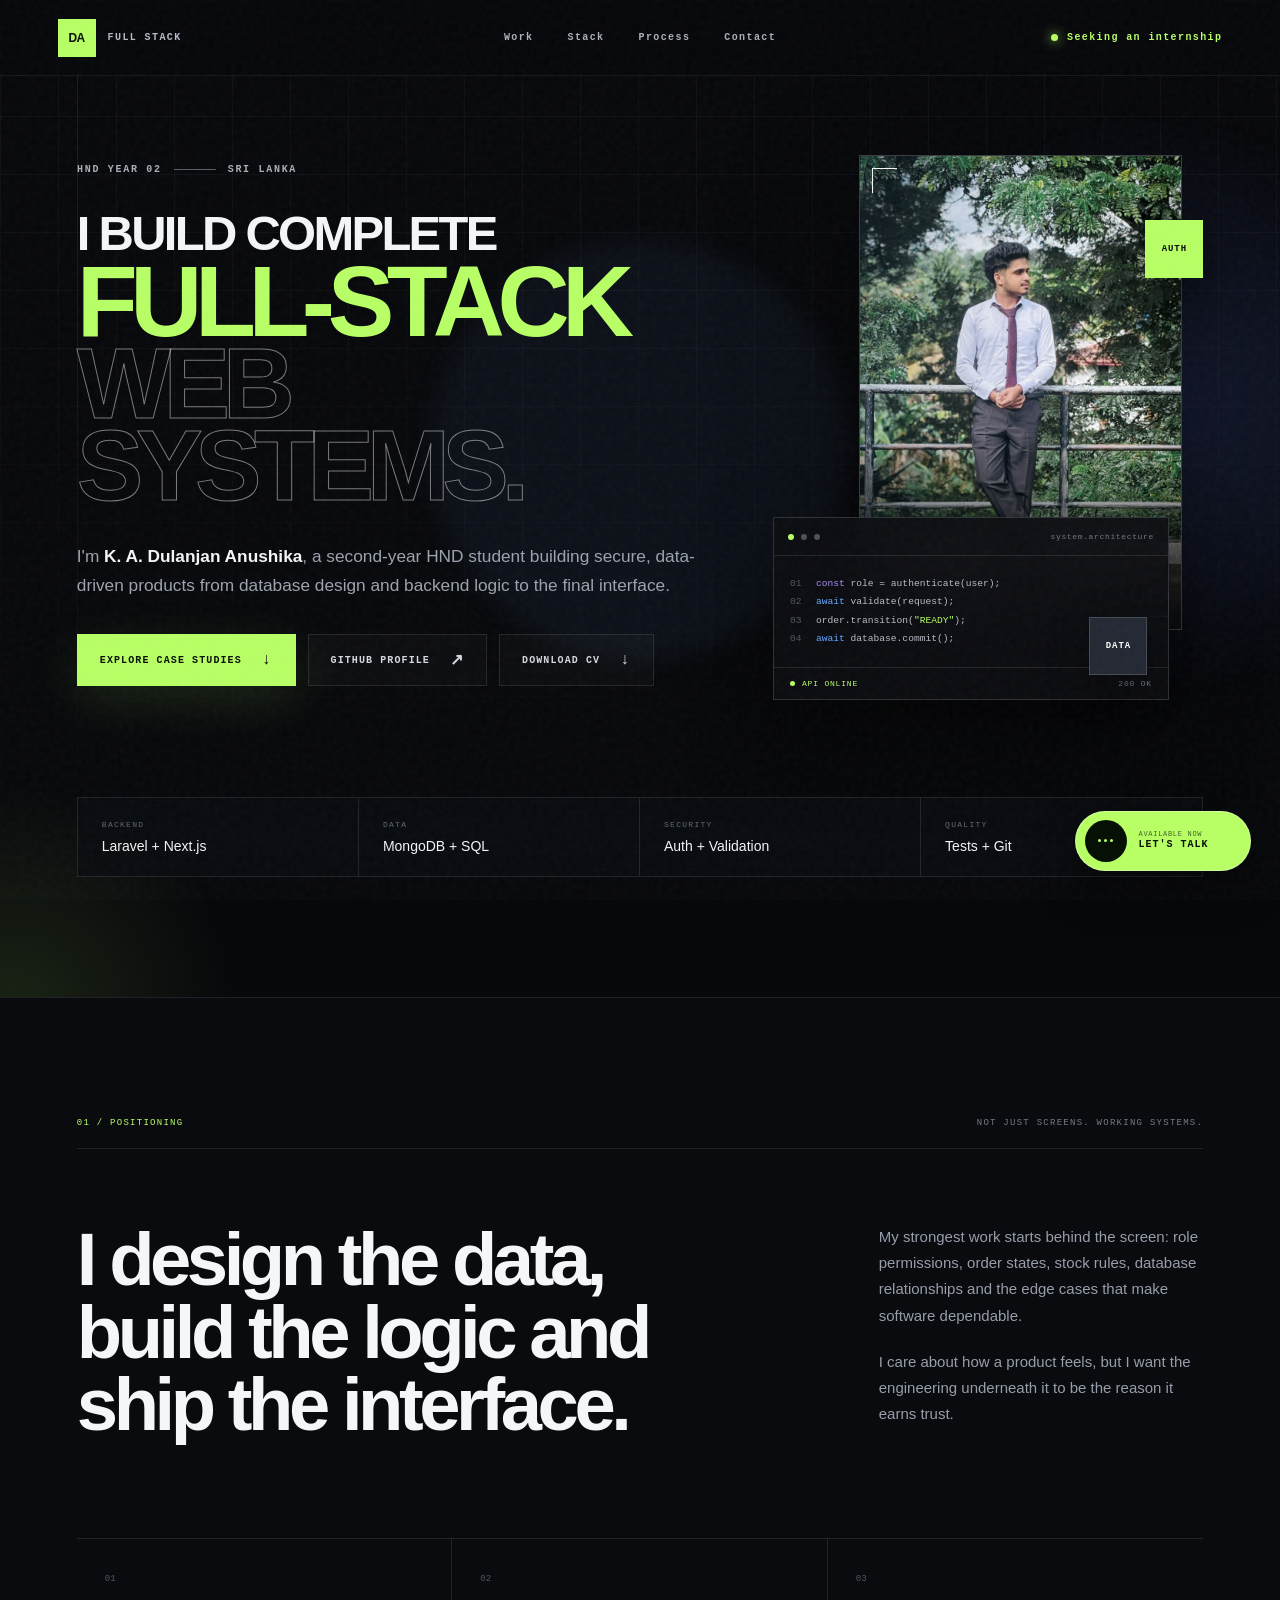
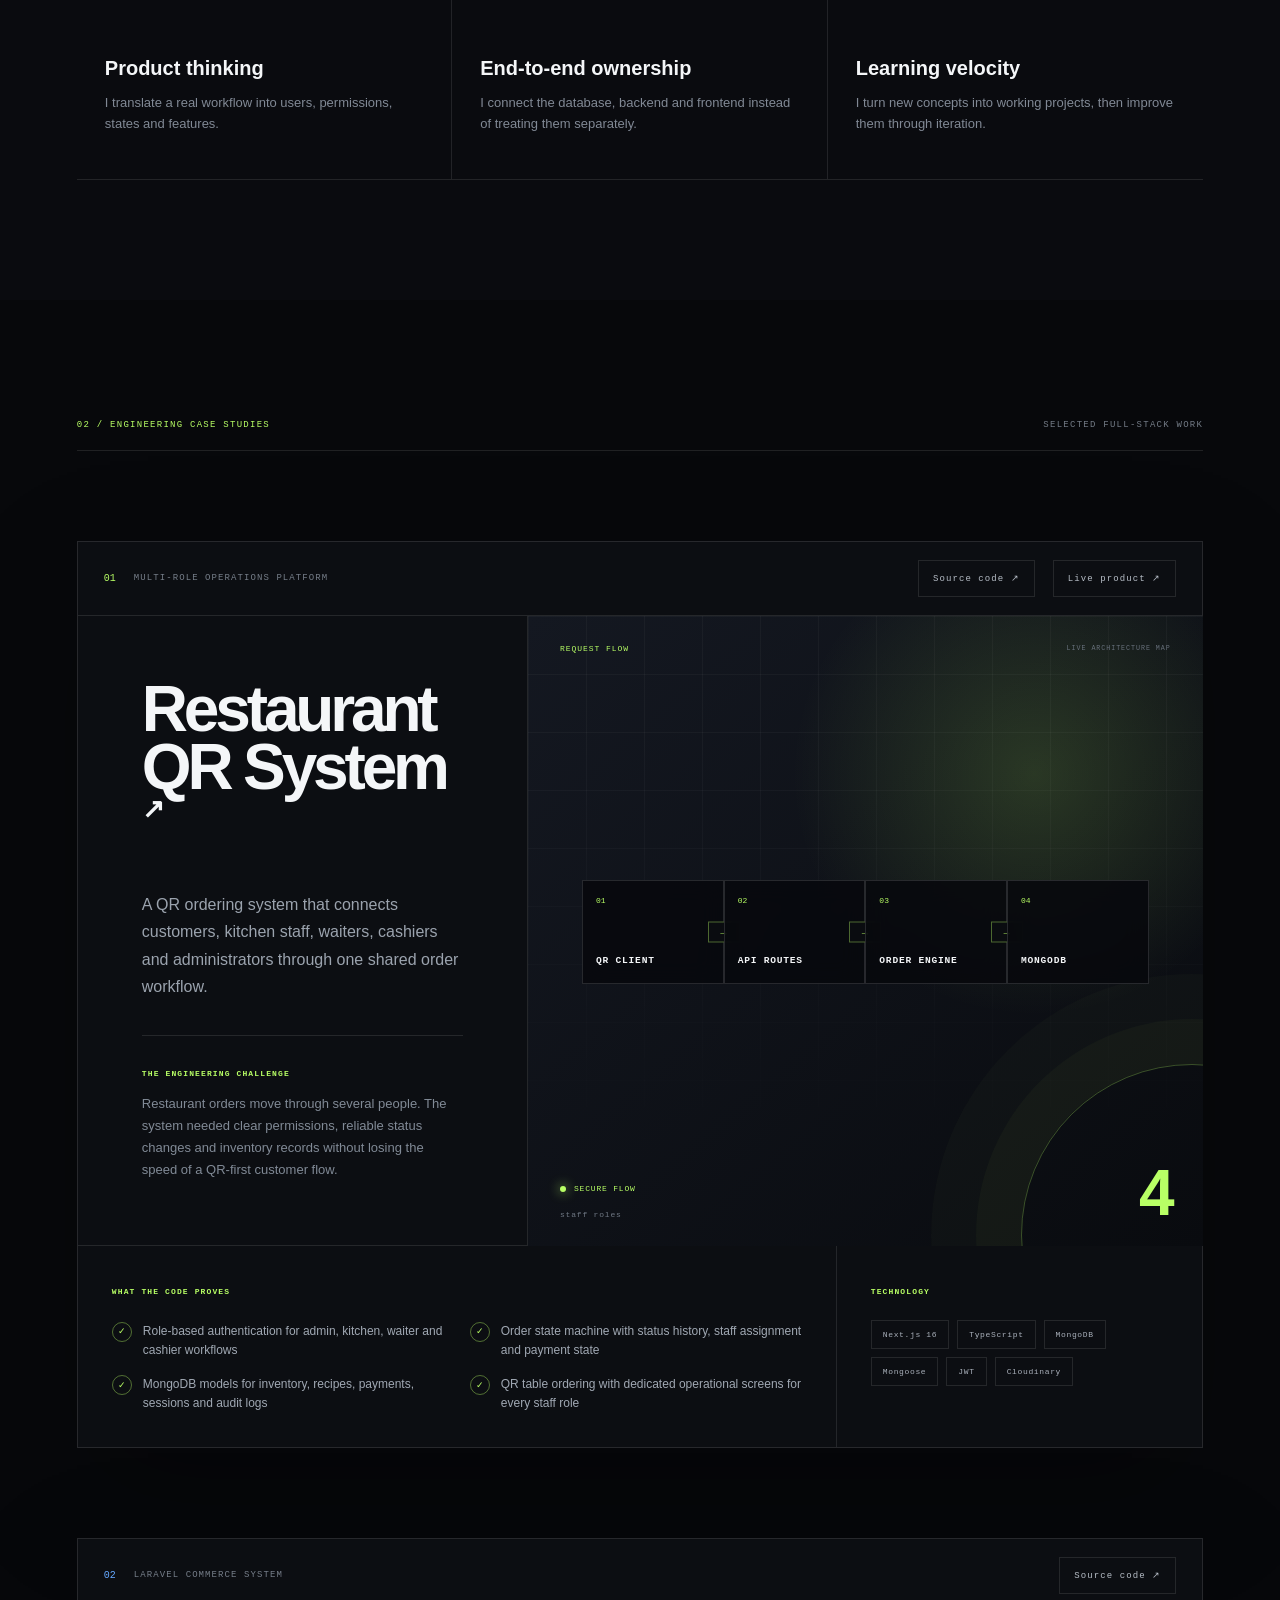
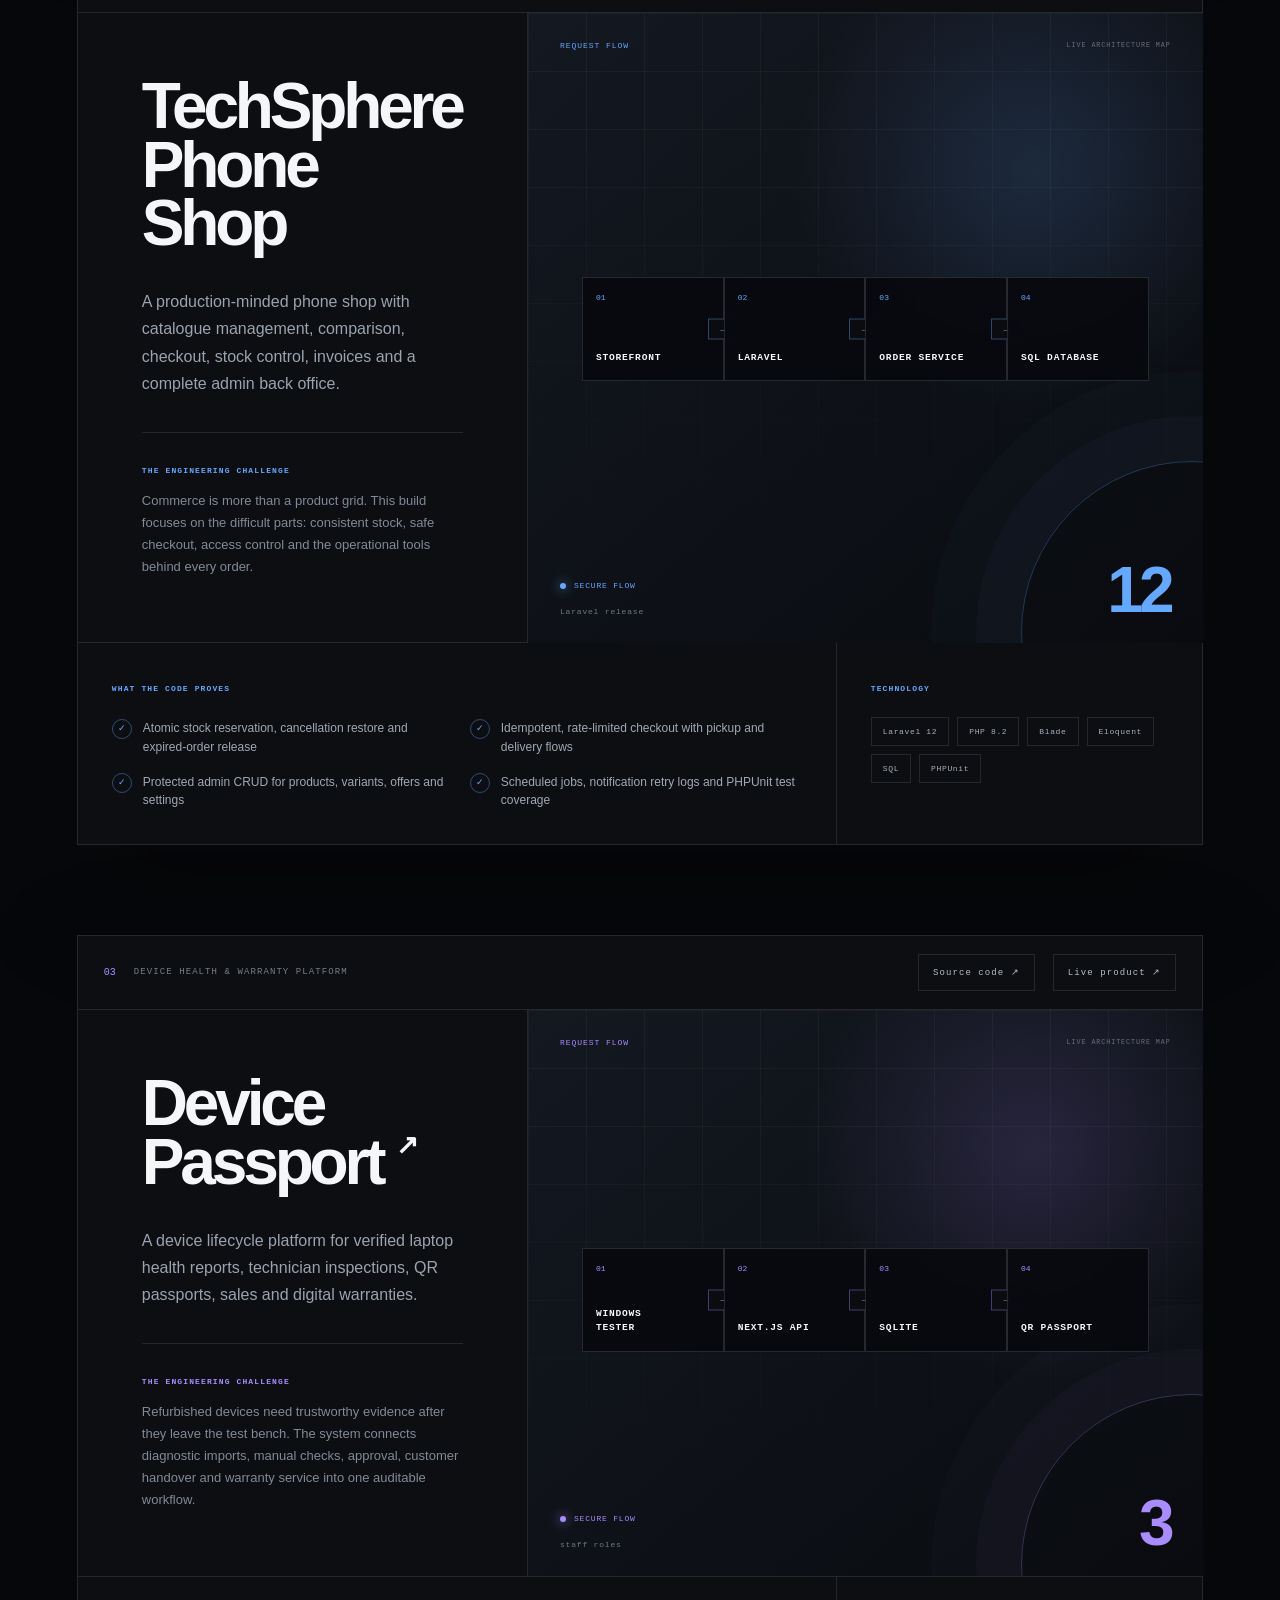
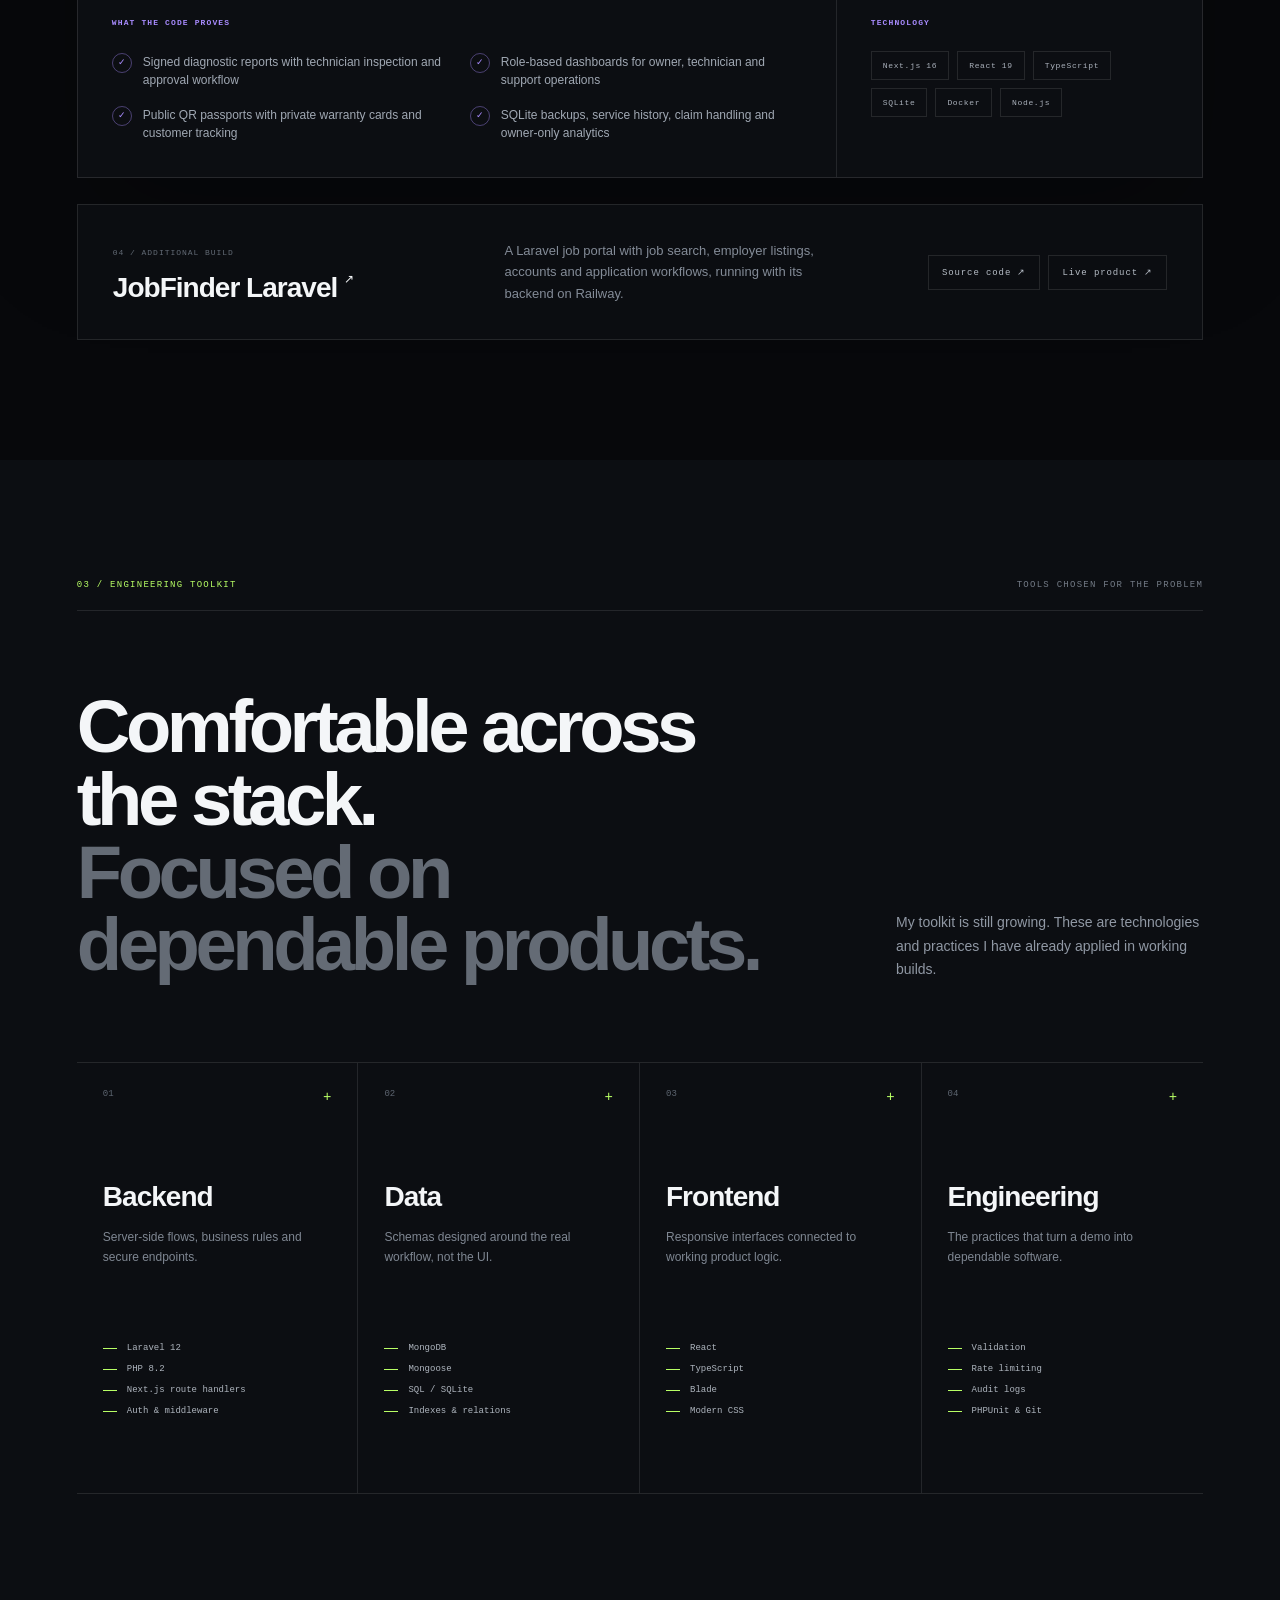
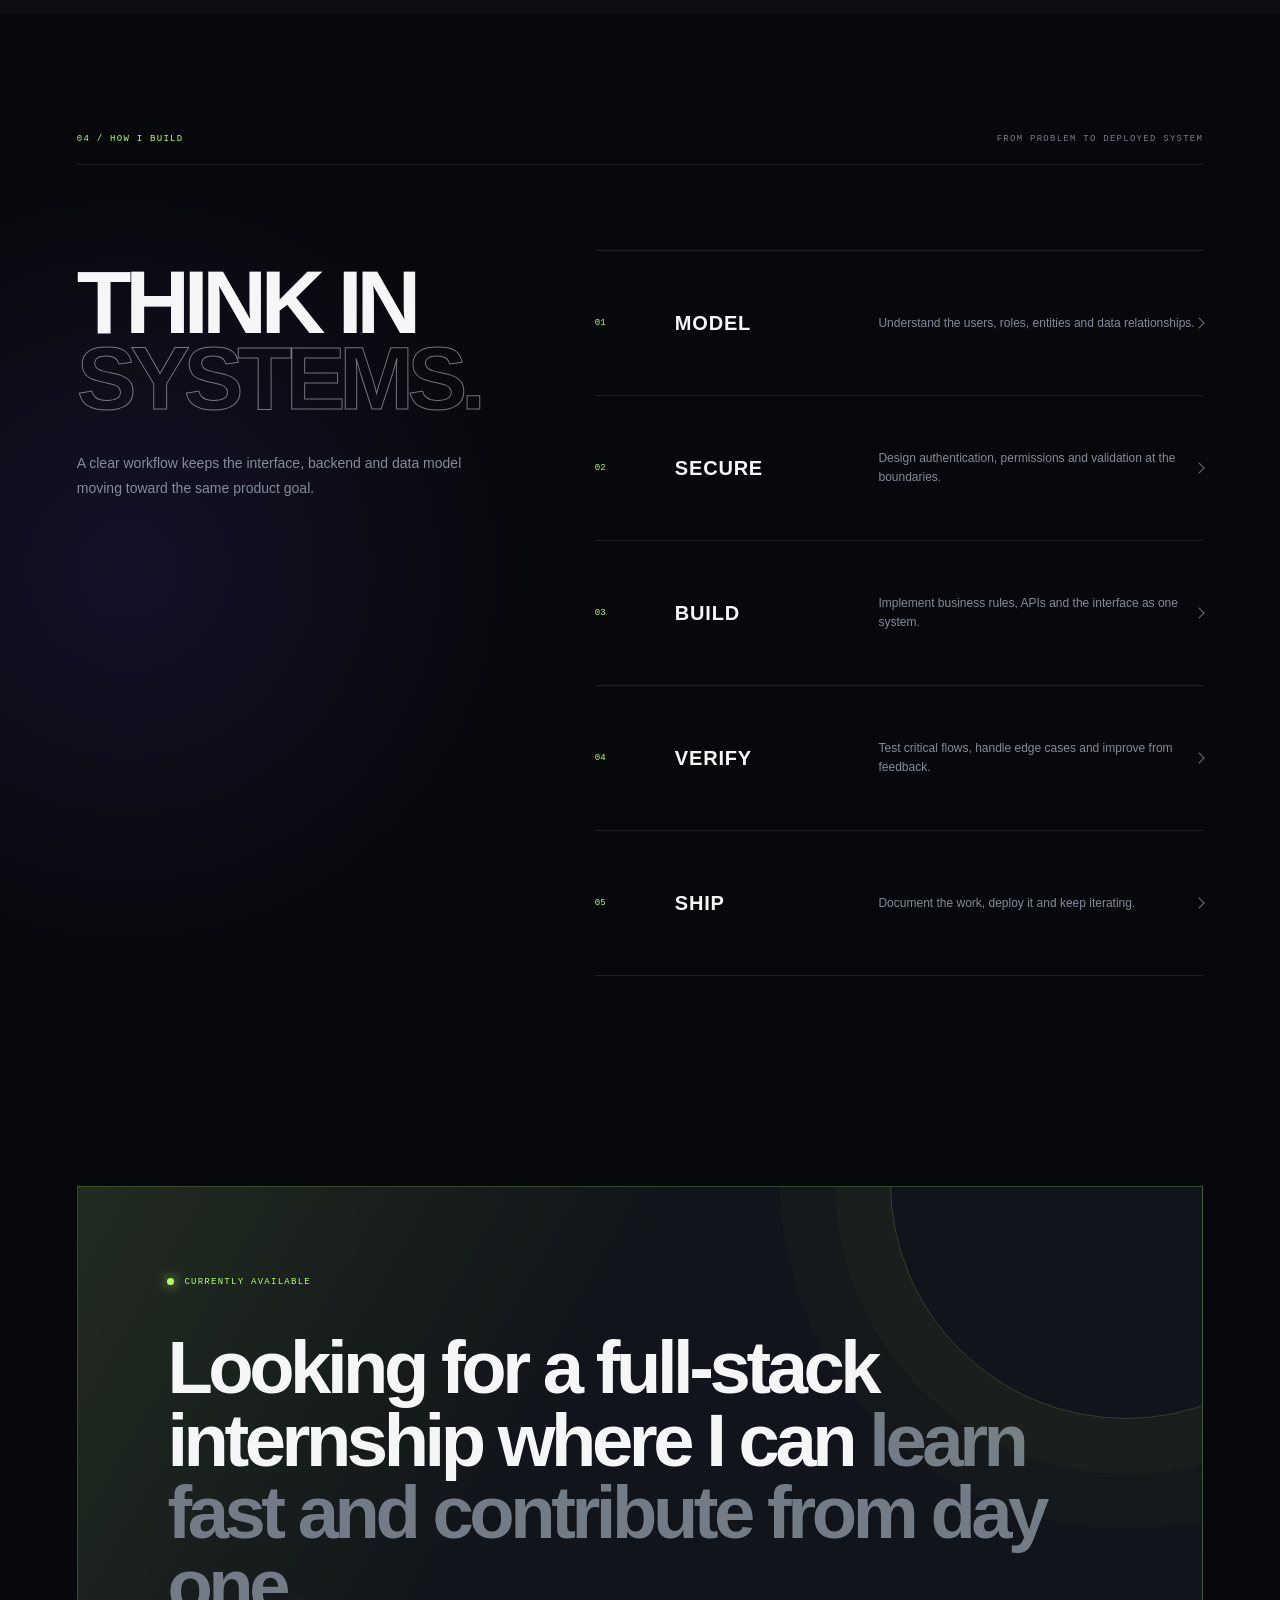
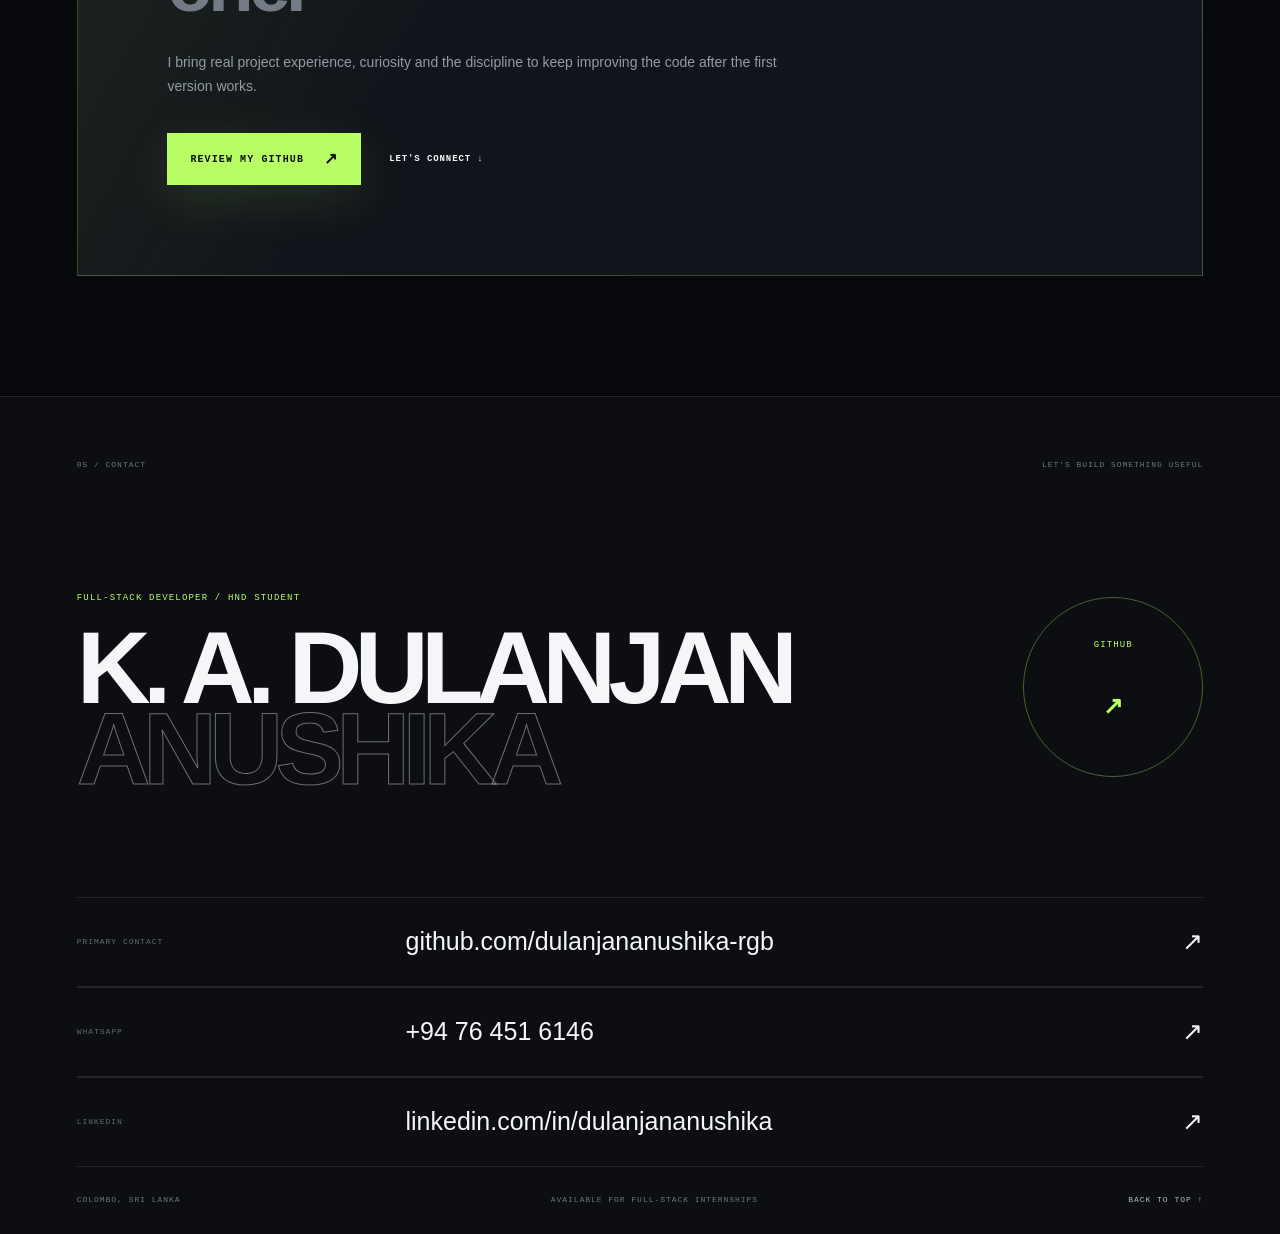
==== commit ee10b96e: "Add downloadable CV to portfolio" ====
--- a/index.html
+++ b/index.html
@@ -1,6 +1,6 @@
 <!DOCTYPE html><html lang="en"><head><meta charSet="utf-8"/><meta name="viewport" content="width=device-width, initial-scale=1"/><style>:root{--ink:#f4f6f8;--muted:#9199a6;--line:#ffffff1a;--panel:#101217;--black:#07080b;--lime:#b8ff65;--blue:#65a8ff;--purple:#a98cff;--font-geist-sans:"Inter", "Segoe UI", Arial, sans-serif;--font-geist-mono:"SFMono-Regular", Consolas, "Liberation Mono", monospace;--cursor-x:50vw;--cursor-y:50vh;--mouse-x:0;--mouse-y:0}*{box-sizing:border-box}html{scroll-behavior:smooth;background:var(--black);scroll-padding-top:88px}body{background:var(--black);color:var(--ink);font-family:var(--font-geist-sans), Arial, sans-serif;cursor:default;margin:0;overflow-x:hidden}a,button{cursor:pointer}a{color:inherit;text-decoration:none}button{font:inherit}:focus-visible{outline:2px solid var(--lime);outline-offset:4px}::selection{color:#071004;background:var(--lime)}section[id],footer[id]{scroll-margin-top:88px}.skip-link{z-index:120;color:#071004;background:var(--lime);font-family:var(--font-geist-mono), monospace;padding:10px 14px;font-size:11px;font-weight:700;transition:transform .18s;position:fixed;top:12px;left:12px;transform:translateY(-160%)}.skip-link:focus{transform:translateY(0)}.noise{z-index:90;opacity:.055;pointer-events:none;background-image:url("data:image/svg+xml,%3Csvg viewBox='0 0 180 180' xmlns='http://www.w3.org/2000/svg'%3E%3Cfilter id='n'%3E%3CfeTurbulence type='fractalNoise' baseFrequency='.88' numOctaves='4' stitchTiles='stitch'/%3E%3C/filter%3E%3Crect width='100%25' height='100%25' filter='url(%23n)' opacity='.7'/%3E%3C/svg%3E");position:fixed;inset:0}.cursor-glow{z-index:2;left:var(--cursor-x);top:var(--cursor-y);filter:blur(12px);pointer-events:none;background:#72a5ff0e;border-radius:50%;width:420px;height:420px;position:fixed;transform:translate(-50%,-50%)}.scroll-progress{z-index:110;background:linear-gradient(90deg, var(--lime), var(--blue), var(--purple));width:100%;height:2px;transform:scaleX(var(--scroll-progress,0));transform-origin:0;pointer-events:none;position:fixed;top:75px;left:0;box-shadow:0 0 18px #b8ff657a}.site-nav{z-index:80;-webkit-backdrop-filter:blur(18px);backdrop-filter:blur(18px);background:#07080bb3;border-bottom:1px solid #ffffff12;grid-template-columns:1fr auto 1fr;align-items:center;gap:30px;height:76px;padding:0 4.5vw;display:grid;position:fixed;top:0;left:0;right:0}.brand{align-items:center;gap:12px;width:max-content;display:flex}.brand span{color:#071004;background:var(--lime);letter-spacing:-.04em;place-items:center;width:38px;height:38px;font-size:12px;font-weight:900;display:grid}.brand small,.availability,.nav-links a{font-family:var(--font-geist-mono), monospace;letter-spacing:.14em;font-size:10px;font-weight:650}.brand small{color:#b5bbc4}.nav-links{gap:34px;display:flex}.nav-links a{color:#abb1ba;transition:color .18s}.nav-links a:hover{color:var(--ink)}.availability{color:var(--lime);justify-self:end;align-items:center;gap:9px;display:flex}.availability i,.internship-kicker i,.private-badge i{background:currentColor;border-radius:50%;width:7px;height:7px;animation:2.2s ease-in-out infinite pulse;display:block;box-shadow:0 0 12px}.menu-button{border:1px solid var(--line);background:0 0;justify-self:end;width:42px;height:42px;padding:0;display:none}.mobile-nav{display:none}.mobile-nav>summary{list-style:none}.mobile-nav>summary::-webkit-details-marker{display:none}.menu-button span{background:#fff;width:17px;height:1px;margin:5px auto;display:block}.hero{border-bottom:1px solid var(--line);grid-template-columns:minmax(0,1.18fr) minmax(370px,.82fr);align-items:center;gap:6vw;min-height:100vh;padding:140px 6vw 120px;display:grid;position:relative;overflow:hidden}.hero-grid,.architecture-grid{pointer-events:none;background-image:linear-gradient(#ffffff09 1px,#0000 1px),linear-gradient(90deg,#ffffff09 1px,#0000 1px);background-size:58px 58px;position:absolute;inset:0;-webkit-mask-image:linear-gradient(#000 18%,#0000 90%);mask-image:linear-gradient(#000 18%,#0000 90%)}.hero-grid:before{content:"";background:#ffffff14;width:1px;position:absolute;top:0;bottom:0;left:6vw}.hero-orb{pointer-events:none;filter:blur(3px);border-radius:50%;position:absolute}.hero-orb-a{width:48vw;height:48vw;transform:translate(calc(var(--mouse-x) * -18px), calc(var(--mouse-y) * -18px));background:radial-gradient(circle,#5778ff2b,#0000 68%);top:10%;right:-14vw}.hero-orb-b{background:radial-gradient(circle,#b8ff651c,#0000 68%);width:38vw;height:38vw;bottom:-20vw;left:-18vw}.hero-copy,.hero-visual,.proof-strip{z-index:3;position:relative}.eyebrow{color:#a8afb8;font-family:var(--font-geist-mono), monospace;letter-spacing:.17em;align-items:center;gap:12px;margin-bottom:30px;font-size:10px;font-weight:600;display:flex}.eyebrow i{background:#565e68;width:42px;height:1px}.hero h1{letter-spacing:-.075em;max-width:900px;margin:0;font-size:clamp(3.8rem,7.8vw,8.6rem);font-weight:850;line-height:.82}.hero h1 span,.hero h1 strong,.hero h1 em{display:block}.hero h1 span{letter-spacing:-.055em;font-size:.49em;line-height:1.15}.hero h1 strong{color:var(--lime);font-weight:inherit}.hero h1 em{color:#0000;-webkit-text-stroke:1px #f4f6f87a;font-style:normal}.hero-lead{color:#9ca3ae;max-width:650px;margin:35px 0 0;font-size:clamp(1rem,1.35vw,1.25rem);line-height:1.7}.hero-lead b{color:var(--ink);font-weight:570}.hero-actions{flex-wrap:wrap;align-items:center;gap:12px;margin-top:34px;display:flex}.button:disabled{cursor:not-allowed;opacity:.6}.button:disabled:hover{transform:none}.button{border:1px solid var(--line);min-height:52px;font-family:var(--font-geist-mono), monospace;letter-spacing:.11em;text-transform:uppercase;justify-content:center;align-items:center;gap:20px;padding:0 22px;font-size:10px;font-weight:700;transition:transform .18s,background .18s,color .18s;display:inline-flex}.button span{font-size:16px}.button:hover{transform:translateY(-3px)}.button-primary{color:#071004;border-color:var(--lime);background:var(--lime);box-shadow:0 14px 50px #b8ff651f}.button-primary:hover{background:#c7ff87}.button-ghost{color:#d5d9df;background:#ffffff06}.button-ghost:hover{background:#ffffff12}.hero-visual{perspective:1200px;min-height:570px;transform:perspective(1200px) rotateX(var(--tilt-x,0deg)) rotateY(var(--tilt-y,0deg));align-self:center;transition:transform .18s ease-out}.portrait-panel{background:#181b20;border:1px solid #ffffff24;width:min(360px,75%);height:475px;position:absolute;top:15px;right:5%;overflow:hidden;box-shadow:0 50px 120px #00000080}.portrait-panel:before,.portrait-panel:after{content:"";z-index:3;border-color:var(--lime);width:24px;height:24px;position:absolute}.portrait-panel:before{border-top:1px solid;border-left:1px solid;top:12px;left:12px}.portrait-panel:after{border-bottom:1px solid;border-right:1px solid;bottom:12px;right:12px}.portrait-panel img{object-fit:cover;object-position:center 35%;filter:saturate(.75)contrast(1.06);width:100%;height:100%;transform:scale(1.04)}.portrait-shade{background:linear-gradient(#0000 58%,#07080bf5),linear-gradient(100deg,#36537440,#0000 65%);position:absolute;inset:0}.portrait-label{z-index:4;font-family:var(--font-geist-mono), monospace;justify-content:space-between;align-items:end;gap:20px;display:flex;position:absolute;bottom:24px;left:24px;right:24px}.portrait-label span{letter-spacing:.1em;font-size:11px;font-weight:700}.portrait-label small{color:var(--lime);letter-spacing:.1em;font-size:8px}.system-window{z-index:5;-webkit-backdrop-filter:blur(20px);backdrop-filter:blur(20px);background:#0c0e12eb;border:1px solid #ffffff26;width:min(440px,92%);animation:6s ease-in-out infinite windowFloat;position:absolute;bottom:10px;left:0;box-shadow:0 35px 80px #00000080}.window-bar{border-bottom:1px solid var(--line);align-items:center;gap:7px;height:38px;padding:0 14px;display:flex}.window-bar i{background:#4b515a;border-radius:50%;width:6px;height:6px}.window-bar i:first-child{background:var(--lime)}.window-bar span{color:#6f7782;font-family:var(--font-geist-mono), monospace;letter-spacing:.08em;margin-left:auto;font-size:8px}.code-lines{color:#b7bdc6;font-family:var(--font-geist-mono), monospace;padding:19px 16px;font-size:clamp(8px,.75vw,11px);line-height:1.9}.code-lines p{white-space:nowrap;margin:0}.code-lines b{color:#4f5660;width:26px;font-weight:400;display:inline-block}.code-purple{color:var(--purple)}.code-blue{color:var(--blue)}.code-lime{color:var(--lime)}.system-status{color:#77808b;border-top:1px solid var(--line);font-family:var(--font-geist-mono), monospace;letter-spacing:.1em;justify-content:space-between;padding:11px 16px;font-size:8px;display:flex}.system-status span:first-child{color:var(--lime);align-items:center;gap:7px;display:flex}.system-status i{background:var(--lime);border-radius:50%;width:5px;height:5px}.floating-chip{z-index:6;width:58px;height:58px;color:var(--black);background:var(--lime);font-family:var(--font-geist-mono), monospace;letter-spacing:.1em;place-items:center;font-size:9px;font-weight:800;display:grid;position:absolute;box-shadow:0 15px 40px #0006}.chip-one{animation:5s ease-in-out infinite chipFloat;top:80px;right:0}.chip-two{color:#fff;background:#232833;border:1px solid #ffffff29;animation:5s ease-in-out 1.5s infinite chipFloat;bottom:35px;right:13%}.proof-strip{border:1px solid var(--line);-webkit-backdrop-filter:blur(14px);backdrop-filter:blur(14px);background:#0b0d11b8;grid-column:1/-1;grid-template-columns:repeat(4,1fr);margin-top:10px;display:grid}.proof-strip div{border-right:1px solid var(--line);padding:22px 24px}.proof-strip div:last-child{border-right:0}.proof-strip small,.proof-strip b{display:block}.proof-strip small{color:#626a75;font-family:var(--font-geist-mono), monospace;letter-spacing:.16em;margin-bottom:9px;font-size:8px}.proof-strip b{font-size:14px;font-weight:540}.positioning,.work,.stack,.process,.internship,footer{z-index:4;position:relative}.positioning,.work,.stack,.process{padding:120px 6vw}.section-label{border-bottom:1px solid var(--line);justify-content:space-between;align-items:center;gap:30px;padding-bottom:20px;display:flex}.section-label span,.section-label p{font-family:var(--font-geist-mono), monospace;letter-spacing:.14em;margin:0;font-size:9px}.section-label span{color:var(--lime)}.section-label p{color:#737b86;text-transform:uppercase}.positioning{background:#0a0b0f}.positioning-grid{grid-template-columns:1.35fr .65fr;gap:10vw;padding:75px 0 90px;display:grid}.positioning-grid h2,.stack-heading h2,.internship-panel h2{letter-spacing:-.06em;margin:0;font-size:clamp(2.7rem,5.8vw,6.2rem);font-weight:570;line-height:.98}.positioning-copy{align-self:end}.positioning-copy p{color:#969eaa;margin:0 0 20px;font-size:15px;line-height:1.75}.value-grid{border-top:1px solid var(--line);border-bottom:1px solid var(--line);grid-template-columns:repeat(3,1fr);display:grid}.value-grid article{border-right:1px solid var(--line);min-height:240px;padding:28px;transition:background .22s}.value-grid article:last-child{border-right:0}.value-grid article:hover{background:#ffffff06}.value-grid span{color:#4f5660;font-family:var(--font-geist-mono), monospace;font-size:9px}.value-grid h3{margin:72px 0 12px;font-size:20px;font-weight:560}.value-grid p{color:#818995;max-width:340px;margin:0;font-size:13px;line-height:1.65}.work{background:var(--black)}.case-study{--case-accent:var(--lime);background:#0c0e12;border:1px solid #ffffff1c;margin-top:90px;box-shadow:0 45px 120px #00000038}.case-blue{--case-accent:var(--blue)}.case-purple{--case-accent:var(--purple)}.case-top{border-bottom:1px solid var(--line);justify-content:space-between;align-items:center;gap:24px;min-height:74px;padding:0 26px;display:flex}.case-top>div{align-items:center;gap:18px;display:flex}.case-number{color:var(--case-accent);font-family:var(--font-geist-mono), monospace;font-size:10px}.case-top p,.case-links a{font-family:var(--font-geist-mono), monospace;letter-spacing:.12em;margin:0;font-size:9px}.case-top p{color:#767e89}.case-links a{color:#b6bdc6;border:1px solid var(--line);padding:12px 14px;transition:color .18s,border .18s}.case-links a:hover{color:var(--case-accent);border-color:var(--case-accent)}.case-main{grid-template-columns:.8fr 1.2fr;min-height:540px;display:grid}.case-story{border-right:1px solid var(--line);flex-direction:column;padding:clamp(35px,5vw,76px);display:flex}.case-story h3{letter-spacing:-.065em;max-width:550px;margin:0;font-size:clamp(2.8rem,5vw,5.8rem);font-weight:620;line-height:.92}.project-title-link{transition:color .18s}.project-title-link:hover{color:var(--case-accent)}.project-title-link span{vertical-align:top;font-size:.42em}.case-summary{color:#9ba3ae;max-width:570px;margin:35px 0;font-size:16px;line-height:1.7}.case-challenge{border-top:1px solid var(--line);margin-top:auto;padding-top:26px}.case-challenge small,.case-evidence small,.case-stack small{color:var(--case-accent);font-family:var(--font-geist-mono), monospace;letter-spacing:.14em;font-size:8px;font-weight:650}.case-challenge p{color:#818a96;max-width:540px;margin:13px 0 0;font-size:13px;line-height:1.7}.architecture{--tilt-x:0deg;--tilt-y:0deg;background:radial-gradient(circle at 75% 25%, color-mix(in srgb, var(--case-accent) 16%, transparent), transparent 35%), linear-gradient(140deg, #141821, #090b0f);perspective:1200px;min-height:540px;transform:perspective(1200px) rotateX(var(--tilt-x)) rotateY(var(--tilt-y));transition:transform .18s ease-out;position:relative;overflow:hidden}.architecture:before{content:"";border:1px solid color-mix(in srgb, var(--case-accent) 28%, transparent);width:340px;height:340px;box-shadow:0 0 0 45px color-mix(in srgb, var(--case-accent) 3%, transparent), 0 0 0 90px color-mix(in srgb, var(--case-accent) 2%, transparent);border-radius:50%;animation:18s linear infinite slowSpin;position:absolute;bottom:-160px;right:-160px}.architecture-head{z-index:2;color:#68717c;font-family:var(--font-geist-mono), monospace;letter-spacing:.12em;justify-content:space-between;font-size:8px;display:flex;position:absolute;top:28px;left:32px;right:32px}.architecture-head span{color:var(--case-accent)}.architecture-flow{z-index:2;grid-template-columns:repeat(4,1fr);align-items:stretch;display:grid;position:absolute;top:42%;left:8%;right:8%}.flow-step{-webkit-backdrop-filter:blur(12px);backdrop-filter:blur(12px);background:#07090de0;border:1px solid #ffffff21;flex-direction:column;justify-content:space-between;min-height:104px;padding:15px 13px;animation:5s ease-in-out infinite nodeFloat;display:flex;position:relative}.flow-step:nth-child(2){animation-delay:.5s}.flow-step:nth-child(3){animation-delay:1s}.flow-step:nth-child(4){animation-delay:1.5s}.flow-step span,.flow-step b{font-family:var(--font-geist-mono), monospace}.flow-step span{color:var(--case-accent);font-size:8px}.flow-step b{letter-spacing:.08em;max-width:90px;font-size:clamp(8px,.75vw,10px);line-height:1.5}.flow-step i{z-index:3;width:32px;height:21px;color:var(--case-accent);border:1px solid color-mix(in srgb, var(--case-accent) 38%, transparent);background:#0a0c10;place-items:center;font-size:11px;font-style:normal;display:grid;position:absolute;top:50%;right:-17px;transform:translateY(-50%)}.architecture-foot{z-index:2;grid-template-columns:1fr auto;align-items:end;display:grid;position:absolute;bottom:27px;left:32px;right:32px}.architecture-foot>span{color:var(--case-accent);font-family:var(--font-geist-mono), monospace;letter-spacing:.1em;align-items:center;gap:8px;font-size:8px;display:flex}.architecture-foot>span i{background:var(--case-accent);width:6px;height:6px;box-shadow:0 0 12px var(--case-accent);border-radius:50%}.architecture-foot strong{color:var(--case-accent);letter-spacing:-.06em;grid-area:1/2/3;font-size:64px;font-weight:670;line-height:.8}.architecture-foot small{color:#707985;font-family:var(--font-geist-mono), monospace;letter-spacing:.1em;font-size:8px}.case-evidence{border-top:1px solid var(--line);grid-template-columns:1.35fr .65fr;display:grid}.case-evidence>div{padding:34px}.case-evidence>div:first-child{border-right:1px solid var(--line)}.case-evidence ul{grid-template-columns:1fr 1fr;gap:16px 26px;margin:24px 0 0;padding:0;list-style:none;display:grid}.case-evidence li{color:#a0a8b3;align-items:flex-start;gap:11px;font-size:12px;line-height:1.55;display:flex}.case-evidence li i{height:20px;color:var(--case-accent);border:1px solid color-mix(in srgb, var(--case-accent) 40%, transparent);border-radius:50%;flex:0 0 20px;place-items:center;font-size:9px;font-style:normal;display:grid}.case-stack>div{flex-wrap:wrap;gap:8px;margin-top:22px;display:flex}.case-stack span{color:#aab1bb;border:1px solid var(--line);font-family:var(--font-geist-mono), monospace;letter-spacing:.08em;padding:9px 11px;font-size:8px}.secondary-build{border:1px solid var(--line);background:#0b0d11;grid-template-columns:1fr 1.1fr auto;align-items:center;gap:6vw;margin-top:26px;padding:35px;display:grid}.secondary-build>div>span,.private-badge{font-family:var(--font-geist-mono), monospace;letter-spacing:.12em;font-size:8px}.secondary-build>div>span{color:#636b76}.secondary-build h3{letter-spacing:-.035em;margin:13px 0 0;font-size:28px;font-weight:560}.secondary-build>p{color:#838b97;margin:0;font-size:13px;line-height:1.65}.secondary-links{flex-wrap:wrap;gap:8px;display:flex}.secondary-links a{color:#b6bdc6;border:1px solid var(--line);font-family:var(--font-geist-mono), monospace;letter-spacing:.1em;padding:11px 13px;font-size:9px;transition:color .18s,border .18s}.secondary-links a:hover{color:var(--lime);border-color:var(--lime)}.private-badge{color:#9ba2ab;white-space:nowrap;align-items:center;gap:8px;display:flex}.private-badge i{background:#6f7782}.stack{background:#0c0e12}.stack-heading{grid-template-columns:1.4fr .6fr;align-items:end;gap:8vw;padding:80px 0;display:grid}.stack-heading h2 span{color:#646b75}.stack-heading>p{color:#9098a4;max-width:460px;margin:0;font-size:14px;line-height:1.7}.toolkit-grid{border-top:1px solid var(--line);border-bottom:1px solid var(--line);grid-template-columns:repeat(4,1fr);display:grid}.toolkit-grid article{border-right:1px solid var(--line);min-height:430px;padding:26px;transition:background .25s,transform .25s;position:relative;overflow:hidden}.toolkit-grid article:last-child{border-right:0}.toolkit-grid article:before{content:"";opacity:0;background:radial-gradient(circle,#7399ff1f,#0000 68%);height:60%;transition:opacity .25s;position:absolute;inset:auto -40% -55%}.toolkit-grid article:hover{background:#11141a;transform:translateY(-6px)}.toolkit-grid article:hover:before{opacity:1}.toolkit-top{color:#5d6570;font-family:var(--font-geist-mono), monospace;justify-content:space-between;font-size:9px;display:flex}.toolkit-top i{color:var(--lime);font-size:14px;font-style:normal}.toolkit-grid h3{letter-spacing:-.035em;margin:76px 0 15px;font-size:28px;font-weight:560}.toolkit-grid p{color:#7f8792;min-height:70px;margin:0;font-size:12px;line-height:1.65}.toolkit-grid ul{gap:11px;margin:45px 0 0;padding:0;list-style:none;display:grid}.toolkit-grid li{color:#aeb5be;font-family:var(--font-geist-mono), monospace;align-items:center;gap:10px;font-size:9px;display:flex}.toolkit-grid li:before{content:"";background:var(--lime);width:14px;height:1px}.process{background:#07080b;overflow:hidden}.process-glow{pointer-events:none;background:radial-gradient(circle,#7058ff1f,#0000 66%);border-radius:50%;width:70vw;height:70vw;position:absolute;top:10%;left:-25vw}.process-layout{grid-template-columns:.75fr 1.25fr;gap:9vw;padding-top:85px;display:grid}.process-title{align-self:start;position:sticky;top:130px}.process-title h2{letter-spacing:-.07em;margin:0;font-size:clamp(3.8rem,7vw,7.8rem);font-weight:750;line-height:.85}.process-title h2 span{color:#0000;-webkit-text-stroke:1px #f4f6f873}.process-title p{color:#848c98;max-width:420px;margin:35px 0 0;font-size:14px;line-height:1.75}.process-list{border-top:1px solid var(--line)}.process-list article{border-bottom:1px solid var(--line);grid-template-columns:55px .55fr 1fr;align-items:center;gap:25px;min-height:145px;transition:padding .22s,background .22s;display:grid;position:relative}.process-list article:hover{background:#ffffff05;padding-left:18px}.process-list article>span{color:var(--lime);font-family:var(--font-geist-mono), monospace;font-size:9px}.process-list h3{letter-spacing:.04em;margin:0;font-size:20px;font-weight:580}.process-list p{color:#838b96;max-width:430px;margin:0;font-size:12px;line-height:1.6}.process-list i{border-top:1px solid #66707b;border-right:1px solid #66707b;width:8px;height:8px;position:absolute;top:50%;right:0;transform:translateY(-50%)rotate(45deg)}.internship{background:#07080b;padding:90px 6vw 120px}.internship-panel{background:linear-gradient(120deg,#b8ff651a,#0000 40%),#11141a;border:1px solid #b8ff653b;padding:clamp(40px,7vw,95px);position:relative;overflow:hidden}.internship-panel:after{content:"";border:1px solid #b8ff6533;border-radius:50%;width:470px;height:470px;position:absolute;top:-240px;right:-160px;box-shadow:0 0 0 55px #b8ff6506,0 0 0 110px #b8ff6505}.internship-kicker{color:var(--lime);font-family:var(--font-geist-mono), monospace;letter-spacing:.14em;align-items:center;gap:10px;font-size:9px;display:flex}.internship-panel h2{max-width:1150px;margin-top:45px}.internship-panel h2 span{color:#737b86}.internship-panel>p{color:#939ba7;max-width:610px;margin:28px 0 35px;font-size:14px;line-height:1.7}.internship-panel>div{align-items:center;gap:28px;display:flex}.text-link{font-family:var(--font-geist-mono), monospace;letter-spacing:.1em;text-transform:uppercase;font-size:9px;font-weight:650}footer{border-top:1px solid var(--line);background:#0c0e12;padding:55px 6vw 30px}.footer-top,.footer-bottom{color:#6f7782;font-family:var(--font-geist-mono), monospace;letter-spacing:.12em;justify-content:space-between;align-items:center;font-size:8px;display:flex}.footer-main{justify-content:space-between;align-items:center;gap:40px;min-height:420px;display:flex}.footer-main p{color:var(--lime);font-family:var(--font-geist-mono), monospace;letter-spacing:.13em;font-size:9px}.footer-main h2{letter-spacing:-.075em;margin:25px 0 0;font-size:clamp(3.6rem,8vw,9rem);font-weight:730;line-height:.79}.footer-main h2 span{color:#0000;-webkit-text-stroke:1px #f4f6f86b}.github-orbit{width:180px;height:180px;color:var(--lime);font-family:var(--font-geist-mono), monospace;letter-spacing:.12em;border:1px solid #b8ff6559;border-radius:50%;flex:none;place-items:center;font-size:9px;transition:color .25s,background .25s,transform .25s;display:grid}.github-orbit b{margin-top:-55px;font-size:24px;display:block}.github-orbit:hover{color:#071004;background:var(--lime);transform:rotate(-8deg)scale(1.04)}.contact-link{border-top:1px solid var(--line);border-bottom:1px solid var(--line);grid-template-columns:.4fr 1fr auto;align-items:center;gap:30px;min-height:90px;transition:padding .22s,color .22s;display:grid}.contact-link:hover{color:var(--lime);padding:0 18px}.contact-link small{color:#626a75;font-family:var(--font-geist-mono), monospace;letter-spacing:.12em;font-size:8px}.contact-link b{font-size:clamp(16px,2vw,25px);font-weight:520}.contact-link span{font-size:25px}.footer-bottom{padding-top:28px}.footer-bottom a{color:#b5bbc4}.floating-contact{z-index:100;position:fixed;bottom:clamp(18px,2.3vw,34px);right:clamp(18px,2.3vw,34px)}.floating-contact>summary{z-index:2;color:#071004;background:var(--lime);cursor:pointer;border:1px solid #ffffff57;border-radius:999px;align-items:center;gap:12px;min-width:176px;min-height:58px;padding:8px 15px 8px 9px;list-style:none;transition:transform .22s,background .22s,box-shadow .22s;animation:4.8s ease-in-out infinite contactAttention;display:flex;position:relative;box-shadow:0 16px 45px #0000006b,0 0 #b8ff6547}.floating-contact>summary::-webkit-details-marker{display:none}.floating-contact>summary:hover{background:#cbff8f;transform:translateY(-3px);box-shadow:0 19px 52px #00000080,0 0 28px #b8ff6529}.contact-bubble-icon{background:#071004;border-radius:50%;flex:0 0 42px;justify-content:center;align-items:center;gap:3px;width:42px;height:42px;display:flex}.contact-bubble-icon i{background:var(--lime);border-radius:50%;width:3px;height:3px}.contact-bubble-copy{text-align:left;gap:2px;display:grid}.contact-bubble-copy small,.contact-bubble-copy b{font-family:var(--font-geist-mono), monospace;letter-spacing:.1em;line-height:1}.contact-bubble-copy small{opacity:.65;font-size:7px}.contact-bubble-copy b{font-size:10px}.contact-bubble-close{opacity:0;place-items:center;font-size:27px;font-weight:300;transition:opacity .18s,transform .22s;display:grid;position:absolute;inset:0;transform:rotate(-70deg)}.floating-contact[open]>summary{width:58px;min-width:58px;margin-left:auto;padding:0;animation:none}.floating-contact[open] .contact-bubble-icon,.floating-contact[open] .contact-bubble-copy{opacity:0}.floating-contact[open] .contact-bubble-close{opacity:1;transform:rotate(0)}.quick-contact-panel{-webkit-backdrop-filter:blur(22px);backdrop-filter:blur(22px);transform-origin:100% 100%;background:radial-gradient(circle at 100% 0,#b8ff651c,#0000 38%),#0e1015f7;border:1px solid #b8ff653d;border-radius:18px;width:min(340px,100vw - 36px);padding:21px;animation:.28s cubic-bezier(.2,.8,.2,1) both contactPanelIn;position:absolute;bottom:72px;right:0;overflow:hidden;box-shadow:0 26px 85px #0000009e}.quick-contact-panel:before{content:"";pointer-events:none;background-image:linear-gradient(#ffffff06 1px,#0000 1px),linear-gradient(90deg,#ffffff06 1px,#0000 1px);background-size:32px 32px;position:absolute;inset:0;-webkit-mask-image:linear-gradient(#000,#0000 80%);mask-image:linear-gradient(#000,#0000 80%)}.quick-contact-head,.quick-contact-panel>p,.quick-contact-links{z-index:1;position:relative}.quick-contact-head{justify-content:space-between;align-items:center;gap:14px;display:flex}.quick-contact-head>div{align-items:center;gap:8px;display:flex}.quick-contact-head i{background:var(--lime);width:7px;height:7px;box-shadow:0 0 12px var(--lime);border-radius:50%;animation:2.2s ease-in-out infinite pulse}.quick-contact-head span,.quick-contact-head small{font-family:var(--font-geist-mono), monospace;letter-spacing:.1em;font-size:8px}.quick-contact-head span{color:var(--lime)}.quick-contact-head small{color:#69717c}.quick-contact-panel>p{color:#929aa5;margin:18px 0;font-size:12px;line-height:1.65}.quick-contact-links{gap:8px;display:grid}.quick-contact-links a{border:1px solid var(--line);background:#ffffff07;border-radius:11px;grid-template-columns:38px 1fr auto;align-items:center;gap:12px;min-height:65px;padding:9px 12px;transition:border-color .18s,background .18s,transform .18s;display:grid}.quick-contact-links a:hover{background:#b8ff650e;border-color:#b8ff6561;transform:translate(-4px)}.quick-contact-mark{width:38px;height:38px;color:var(--lime);font-family:var(--font-geist-mono), monospace;background:#080a0d;border:1px solid #b8ff653b;border-radius:50%;place-items:center;font-size:9px;font-weight:750;display:grid}.quick-contact-links a>span:nth-child(2){gap:5px;min-width:0;display:grid}.quick-contact-links small,.quick-contact-links b{font-family:var(--font-geist-mono), monospace}.quick-contact-links small{color:#69717c;letter-spacing:.12em;font-size:7px}.quick-contact-links b{color:#d9dee4;text-overflow:ellipsis;white-space:nowrap;font-size:10px;font-weight:560;overflow:hidden}.quick-contact-links a>i{color:var(--lime);font-size:15px;font-style:normal}[data-reveal]{opacity:1;transform:none}.reveal-ready [data-reveal]{opacity:0;filter:blur(7px);transition:opacity .75s cubic-bezier(.2, .8, .2, 1) var(--reveal-delay,0s), transform .75s cubic-bezier(.2, .8, .2, 1) var(--reveal-delay,0s), filter .65s ease var(--reveal-delay,0s);transform:translateY(42px)}.reveal-ready [data-reveal].is-visible{opacity:1;filter:blur();transform:translateY(0)}.hero-in{opacity:0;animation:.85s cubic-bezier(.2,.8,.2,1) forwards heroEnter}.hero-copy .eyebrow{animation-delay:.12s}.hero-copy h1{animation-delay:.23s}.hero-lead{animation-delay:.39s}.hero-actions{animation-delay:.5s}.hero-visual{animation-delay:.38s}.proof-strip{animation-delay:.65s}@keyframes heroEnter{0%{opacity:0;transform:translateY(28px)}to{opacity:1;transform:translateY(0)}}@keyframes pulse{0%,to{opacity:1;transform:scale(1)}50%{opacity:.45;transform:scale(.76)}}@keyframes windowFloat{0%,to{transform:translateY(0)}50%{transform:translateY(-10px)}}@keyframes chipFloat{0%,to{transform:translateY(0)rotate(0)}50%{transform:translateY(-14px)rotate(3deg)}}@keyframes slowSpin{to{transform:rotate(360deg)}}@keyframes nodeFloat{0%,to{border-color:#ffffff21;transform:translateY(0)}50%{border-color:color-mix(in srgb, var(--case-accent) 42%, transparent);transform:translateY(-7px)}}@keyframes contactAttention{0%,76%,to{box-shadow:0 16px 45px #0000006b,0 0 #b8ff6500}84%{box-shadow:0 16px 45px #0000006b,0 0 0 11px #b8ff651c}92%{box-shadow:0 16px 45px #0000006b,0 0 0 19px #b8ff6500}}@keyframes contactPanelIn{0%{opacity:0;transform:translateY(14px)scale(.94)}to{opacity:1;transform:translateY(0)scale(1)}}@media (width<=1100px){.hero{grid-template-columns:1fr .75fr;gap:3vw}.hero-visual{min-height:510px}.portrait-panel{height:420px}.case-main,.case-evidence{grid-template-columns:1fr}.case-story{border-right:0;border-bottom:1px solid var(--line);min-height:500px}.case-evidence>div:first-child{border-right:0;border-bottom:1px solid var(--line)}.toolkit-grid{grid-template-columns:1fr 1fr}.toolkit-grid article:nth-child(2){border-right:0}.toolkit-grid article:nth-child(-n+2){border-bottom:1px solid var(--line)}.process-layout{grid-template-columns:1fr}.process-title{position:relative;top:auto}}@media (width<=820px){.scroll-progress{top:67px}.site-nav{grid-template-columns:1fr auto;height:68px;padding:0 22px}.availability{display:none}.menu-button{display:block}.site-nav>.nav-links{display:none}.mobile-nav{display:block}.mobile-nav-links{border-bottom:1px solid var(--line);opacity:0;pointer-events:none;background:#07080bf5;gap:0;padding:12px 22px 22px;transition:transform .25s,opacity .25s;display:grid;position:fixed;top:68px;left:0;right:0;transform:translateY(-130%)}.mobile-nav[open] .mobile-nav-links{opacity:1;pointer-events:auto;transform:translateY(0)}.mobile-nav-links a{border-bottom:1px solid var(--line);padding:18px 0}.hero{grid-template-columns:1fr;padding:125px 22px 60px}.hero h1{font-size:clamp(3.6rem,16vw,6rem)}.hero-visual{width:100%;min-height:570px;margin-top:35px}.portrait-panel{width:85%;height:455px;right:0}.system-window{width:88%;left:0}.proof-strip{grid-template-columns:1fr 1fr}.proof-strip div:nth-child(2){border-right:0}.proof-strip div:nth-child(-n+2){border-bottom:1px solid var(--line)}.positioning,.work,.stack,.process{padding:90px 22px}.positioning-grid,.stack-heading{grid-template-columns:1fr;gap:42px}.value-grid{grid-template-columns:1fr}.value-grid article{border-right:0;border-bottom:1px solid var(--line);min-height:205px}.value-grid article:last-child{border-bottom:0}.value-grid h3{margin-top:50px}.case-study{margin-top:55px}.case-top{flex-direction:column;align-items:flex-start;padding:22px}.case-top>div:first-child{flex-direction:column;align-items:flex-start}.case-main{min-height:auto}.case-story{min-height:540px;padding:36px 22px}.architecture{min-height:490px}.architecture-flow{grid-template-columns:1fr 1fr;gap:16px;top:24%}.flow-step i{display:none}.case-evidence ul{grid-template-columns:1fr}.secondary-build{grid-template-columns:1fr;gap:25px}.process-list article{grid-template-columns:38px .45fr 1fr}.internship{padding:40px 22px 80px}footer{padding:45px 22px 26px}.footer-main{min-height:390px}.github-orbit{width:115px;height:115px}.github-orbit b{margin-top:-40px}}@media (width<=560px){.brand small{display:none}.hero{min-height:auto}.hero-actions,.internship-panel>div{flex-direction:column;align-items:stretch}.button{width:100%}.hero-visual{min-height:500px}.portrait-panel{width:90%;height:405px}.system-window{width:95%}.chip-one{display:none}.proof-strip{grid-template-columns:1fr}.proof-strip div{border-right:0;border-bottom:1px solid var(--line)}.proof-strip div:last-child{border-bottom:0}.section-label{flex-direction:column;align-items:flex-start;gap:10px}.positioning-grid h2,.stack-heading h2,.internship-panel h2{font-size:2.6rem}.case-top>div:last-child{flex-direction:column;align-items:stretch;width:100%}.case-links a{text-align:center}.secondary-links{flex-direction:column}.secondary-links a{text-align:center}.case-story h3{font-size:2.8rem}.architecture{min-height:520px}.architecture-flow{top:20%}.architecture-foot{left:20px;right:20px}.case-evidence>div{padding:28px 22px}.toolkit-grid{grid-template-columns:1fr}.toolkit-grid article,.toolkit-grid article:nth-child(2){border-right:0;border-bottom:1px solid var(--line);min-height:370px}.process-title h2{font-size:3.7rem}.process-list article{grid-template-columns:38px 1fr;gap:15px;padding:25px 0}.process-list p{grid-column:2}.footer-main{min-height:360px}.footer-main h2{font-size:3.5rem}.github-orbit{display:none}.contact-link{grid-template-columns:1fr auto}.contact-link small{grid-column:1/-1}.contact-link b{overflow-wrap:anywhere}.footer-bottom{flex-direction:column;align-items:flex-start;gap:14px}.floating-contact{bottom:14px;right:14px}.floating-contact>summary{width:58px;min-width:58px;padding:0}.contact-bubble-copy{display:none}.quick-contact-panel{width:min(330px,100vw - 28px);padding:18px;bottom:69px}}@media (prefers-reduced-motion:reduce){html{scroll-behavior:auto}*,:before,:after{transition-duration:.01ms!important;animation-duration:.01ms!important;animation-iteration-count:1!important}[data-reveal],.reveal-ready [data-reveal],.hero-in{opacity:1;transform:none}.scroll-progress{display:none}.floating-contact>summary,.quick-contact-panel{animation:none}}@media (pointer:coarse){.cursor-glow{display:none}}
 </style><title>K. A. Dulanjan Anushika | Full-Stack Developer</title><meta name="description" content="Full-stack developer portfolio of K. A. Dulanjan Anushika, an HND student building secure, data-driven web systems with Laravel, Next.js, MongoDB and SQL."/><meta property="og:title" content="K. A. Dulanjan Anushika | Full-Stack Developer"/><meta property="og:description" content="HND student building secure, data-driven web systems from database to interface."/><meta property="og:type" content="website"/><meta property="og:image" content="/og-fullstack-portfolio.png"/><meta name="twitter:card" content="summary_large_image"/><meta name="twitter:title" content="K. A. Dulanjan Anushika | Full-Stack Developer"/><meta name="twitter:description" content="HND student building secure, data-driven web systems from database to interface."/><meta name="twitter:image" content="/og-fullstack-portfolio.png"/><link rel="icon" href="/favicon.svg"/>
-</head><body><main><div class="noise" aria-hidden="true"></div><div class="cursor-glow" aria-hidden="true"></div><div class="scroll-progress" aria-hidden="true"></div><a class="skip-link" href="#work">Skip to case studies</a><header class="site-nav"><a class="brand" href="#home" aria-label="Dulanjan home"><span>DA</span><small>FULL STACK</small></a><nav class="nav-links" aria-label="Primary navigation"><a href="#work">Work</a><a href="#stack">Stack</a><a href="#process">Process</a><a href="#contact">Contact</a></nav><a class="availability" href="#contact"><i></i> Seeking an internship</a><details class="mobile-nav"><summary class="menu-button" aria-label="Toggle navigation"><span></span><span></span></summary><nav class="mobile-nav-links" aria-label="Mobile navigation"><a href="#work">Work</a><a href="#stack">Stack</a><a href="#process">Process</a><a href="#contact">Contact</a></nav></details></header><section class="hero" id="home" aria-labelledby="hero-title"><div class="hero-grid" aria-hidden="true"></div><div class="hero-orb hero-orb-a" aria-hidden="true"></div><div class="hero-orb hero-orb-b" aria-hidden="true"></div><div class="hero-copy"><div class="eyebrow hero-in"><span>HND YEAR 02</span><i></i><span>SRI LANKA</span></div><h1 class="hero-in" id="hero-title"><span>I BUILD COMPLETE</span><strong>FULL-STACK</strong><em>WEB SYSTEMS.</em></h1><p class="hero-lead hero-in">I&#x27;m <b>K. A. Dulanjan Anushika</b>, a second-year HND student building secure, data-driven products from database design and backend logic to the final interface.</p><div class="hero-actions hero-in"><a class="button button-primary" href="#work">Explore case studies <span>↓</span></a><a class="button button-ghost" href="https://github.com/dulanjananushika-rgb" target="_blank" rel="noreferrer">GitHub profile <span>↗</span></a><button class="button button-ghost" type="button" disabled="" title="The CV will be available soon">CV coming soon <span>↓</span></button></div></div><div class="hero-visual hero-in" data-tilt="true"><div class="portrait-panel"><img src="[data-uri]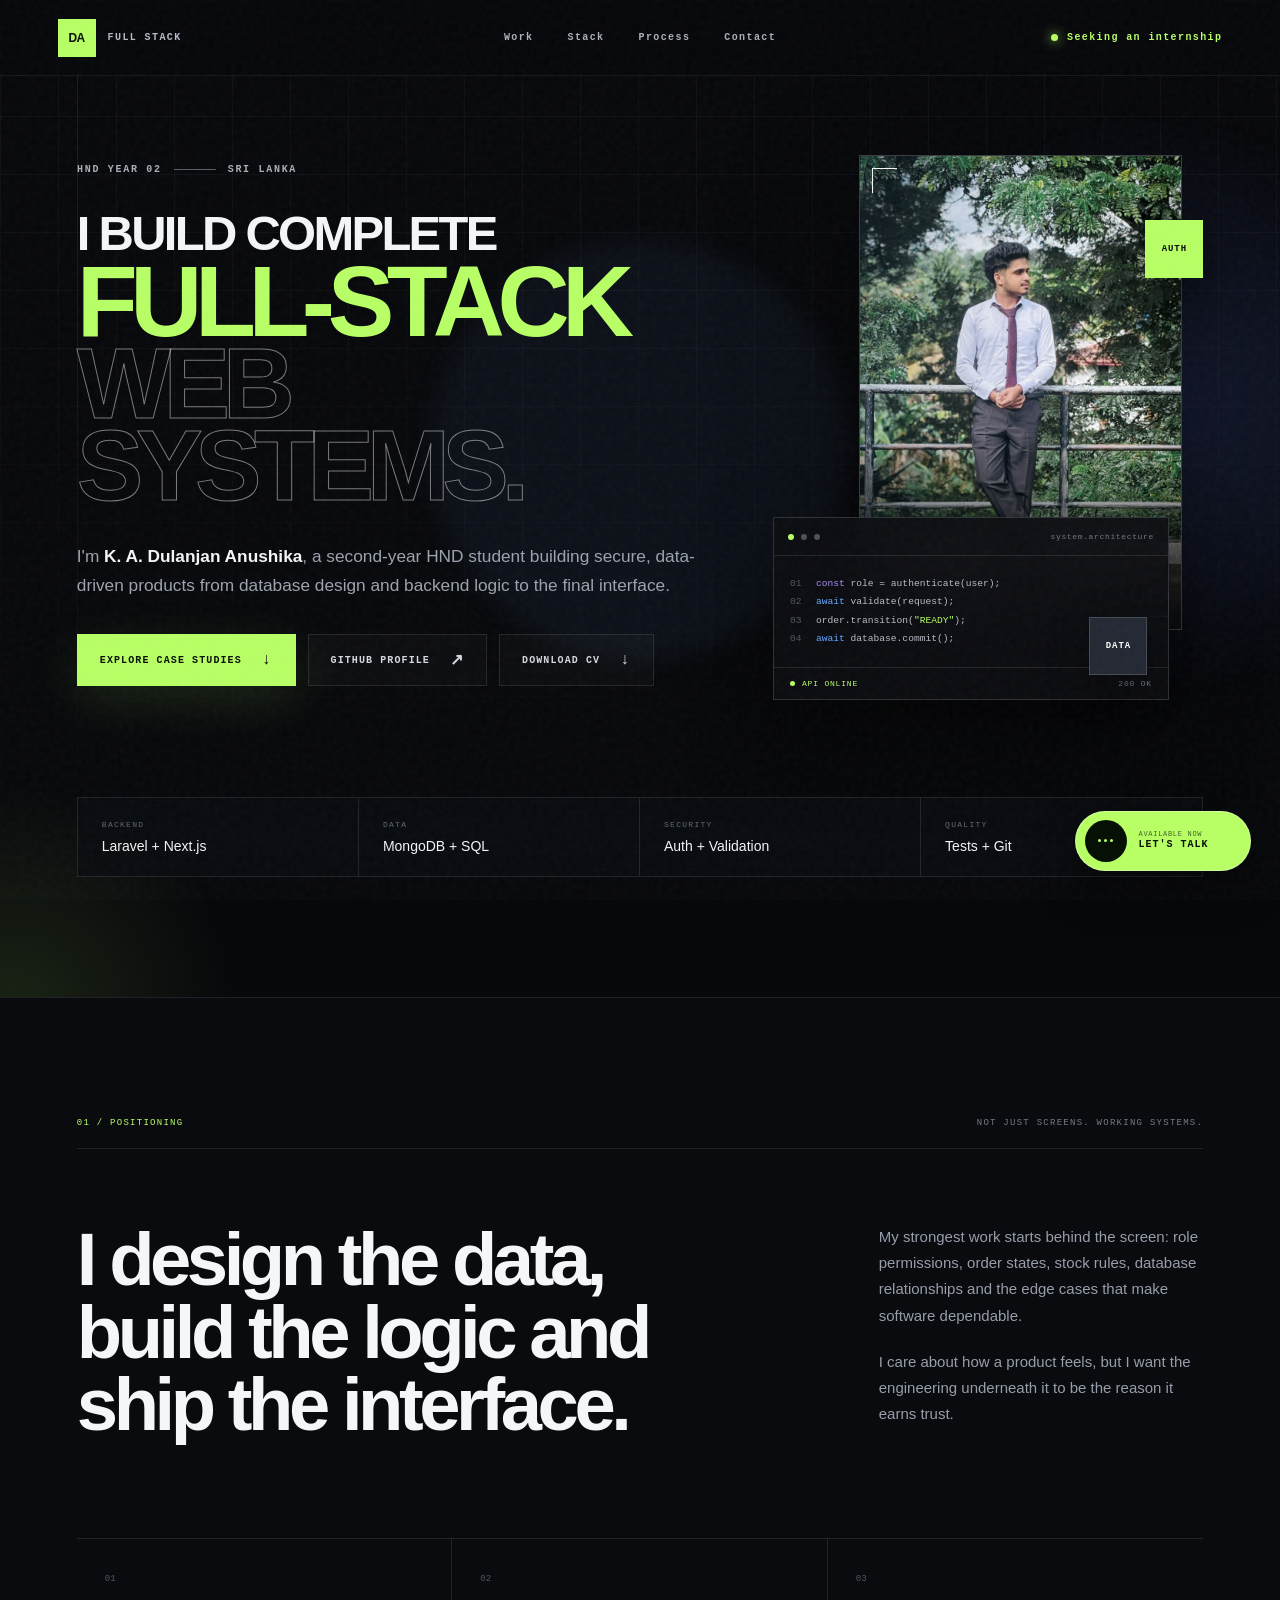
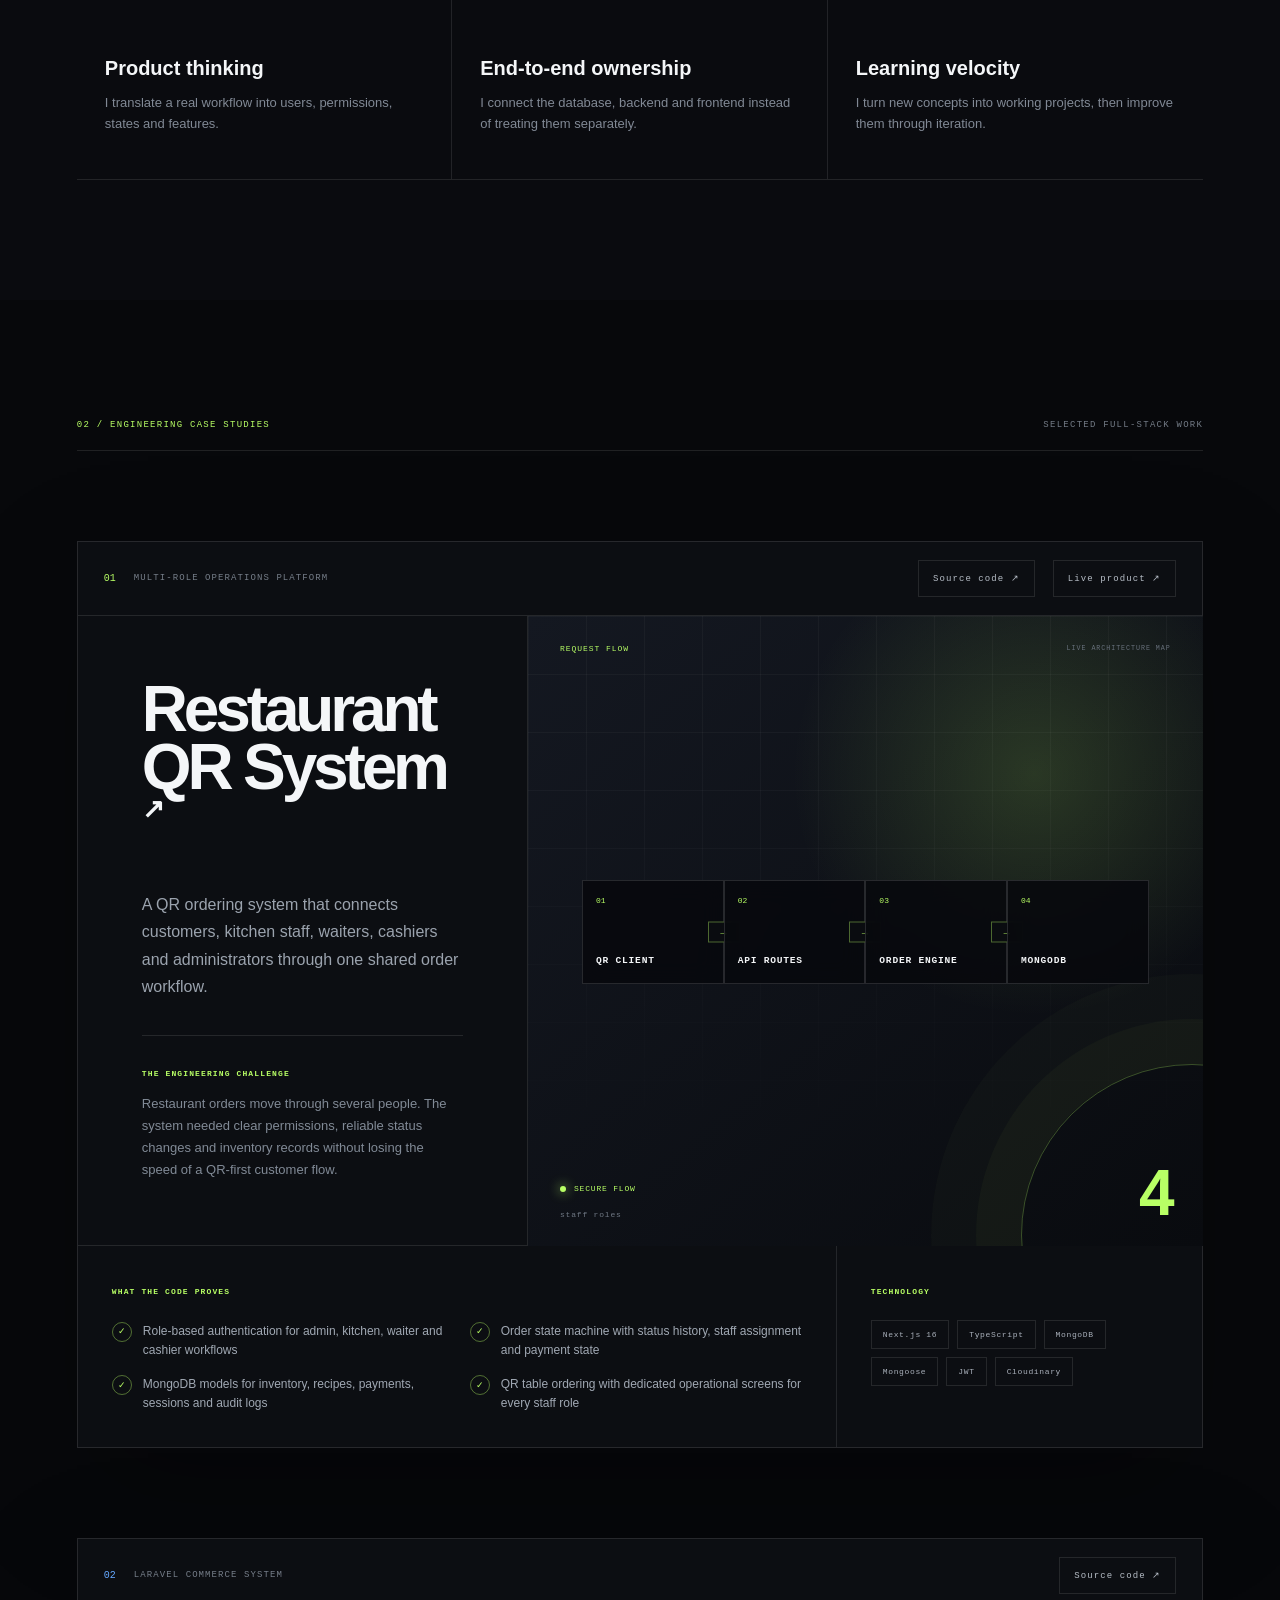
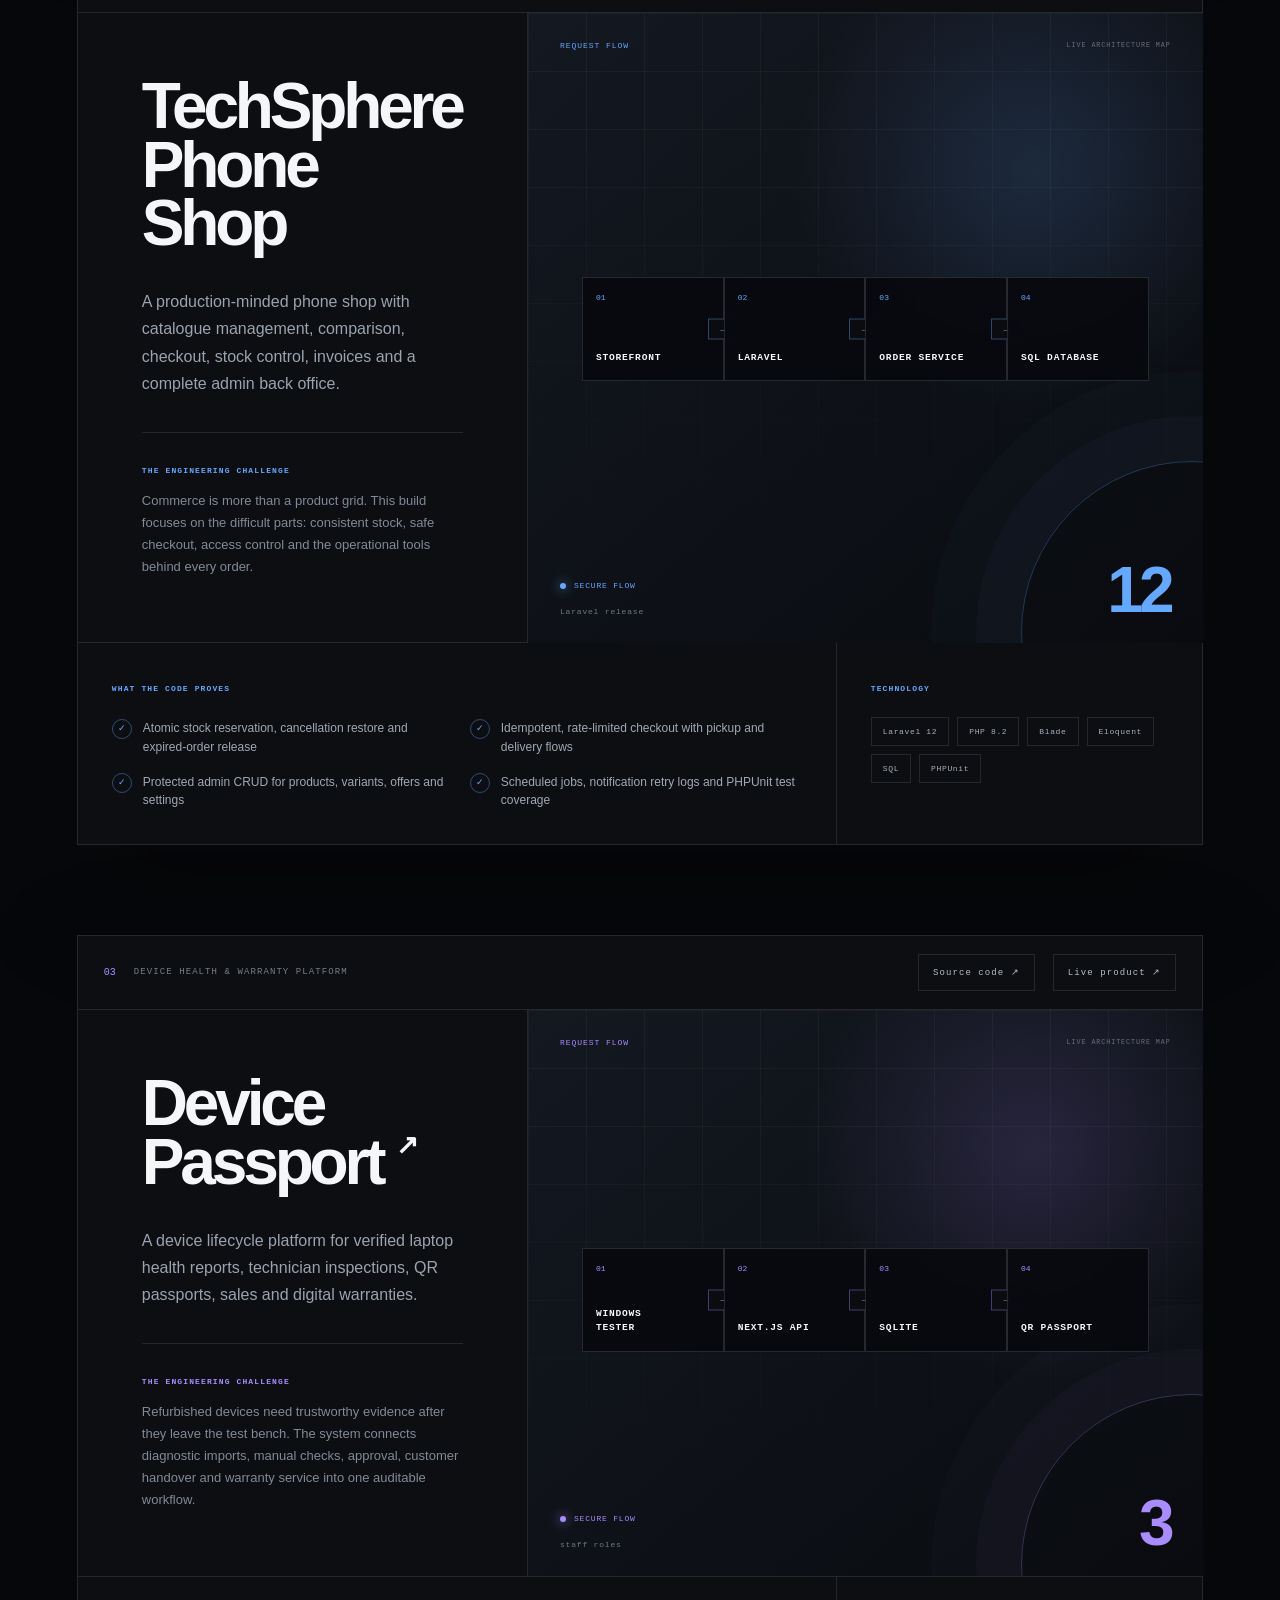
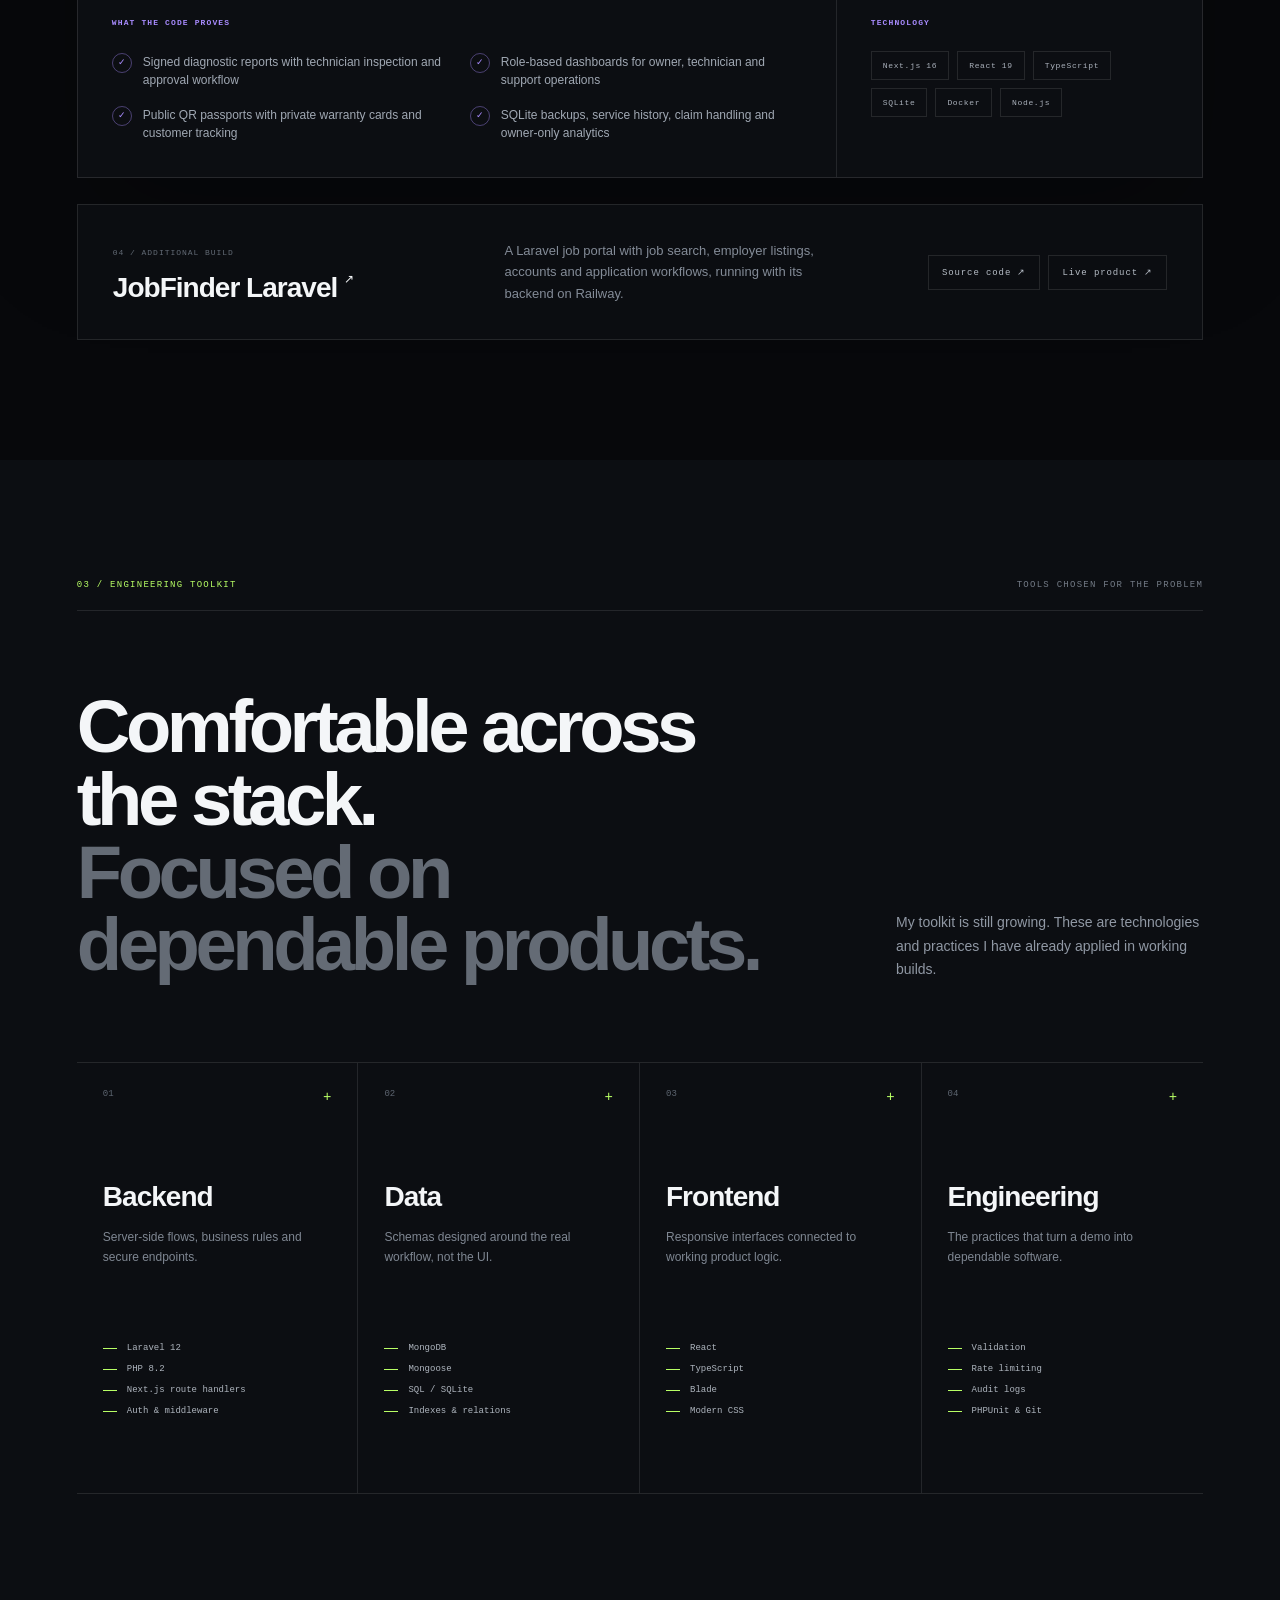
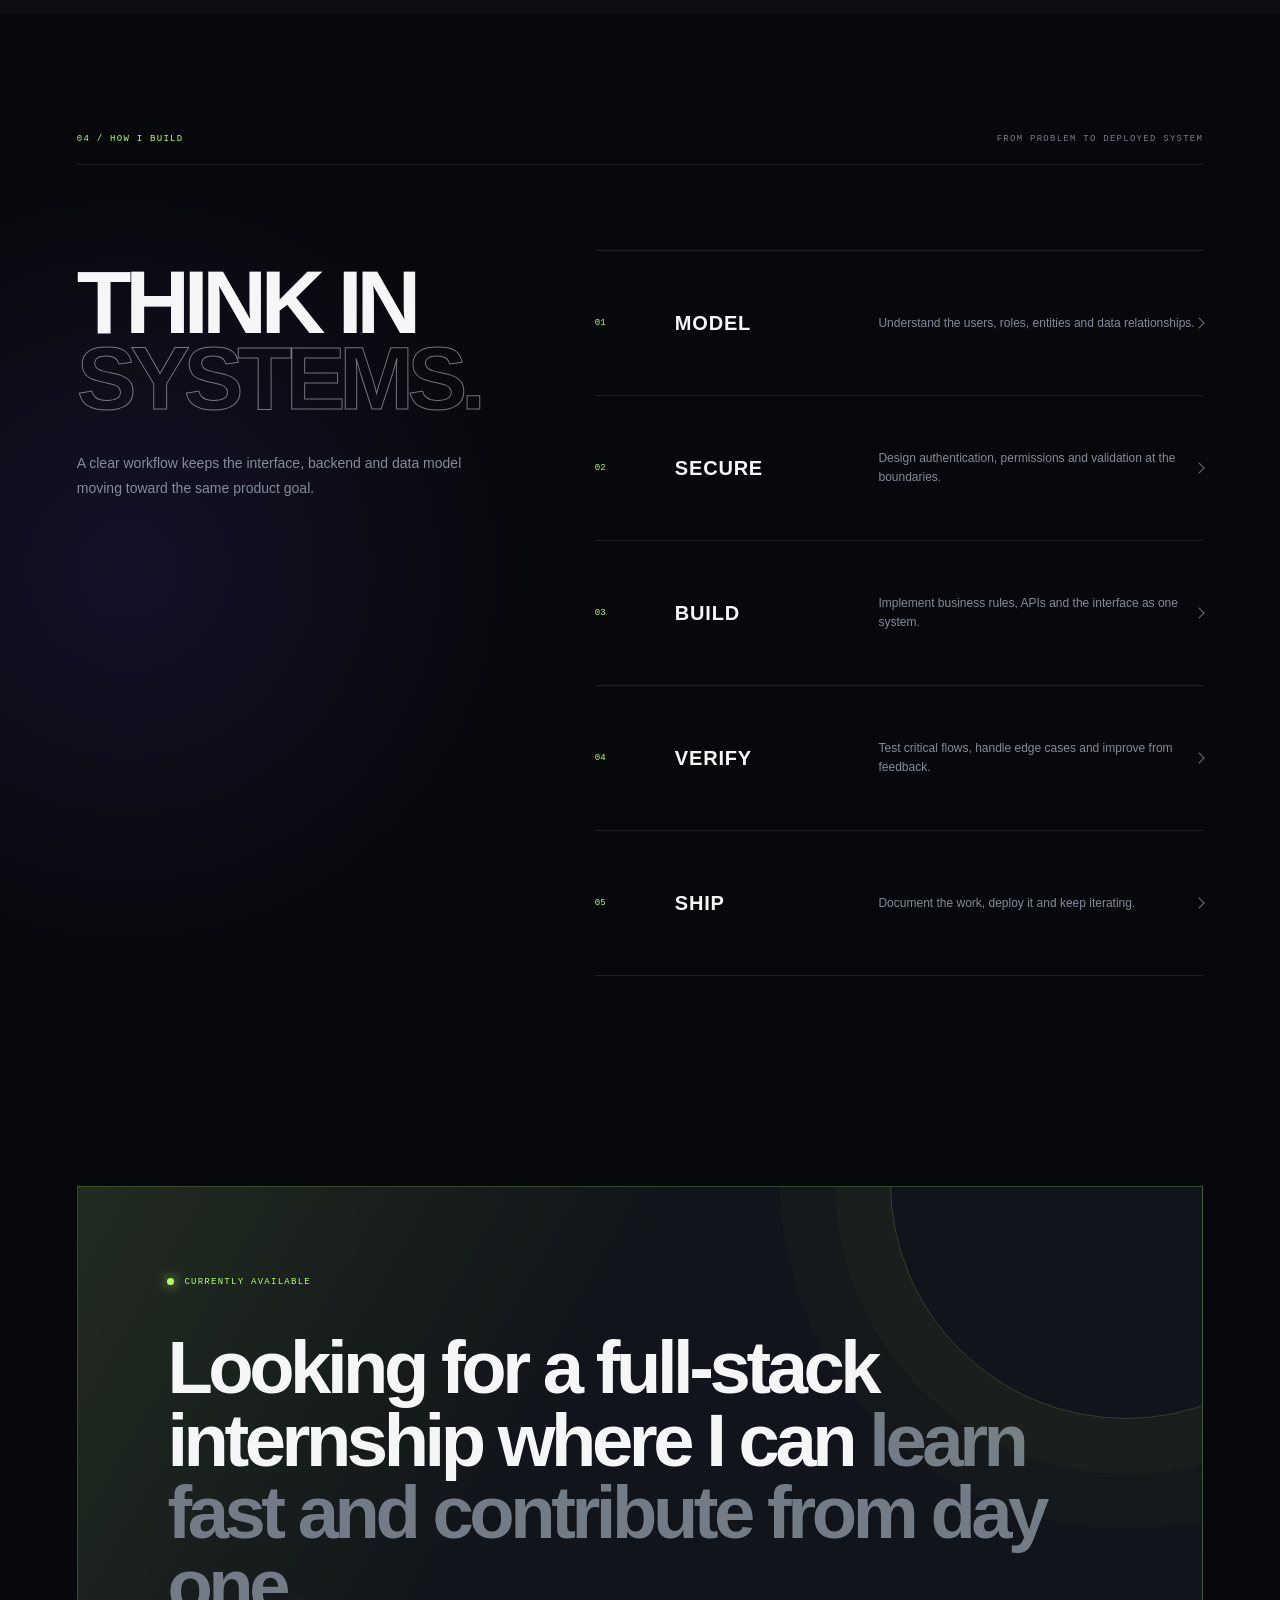
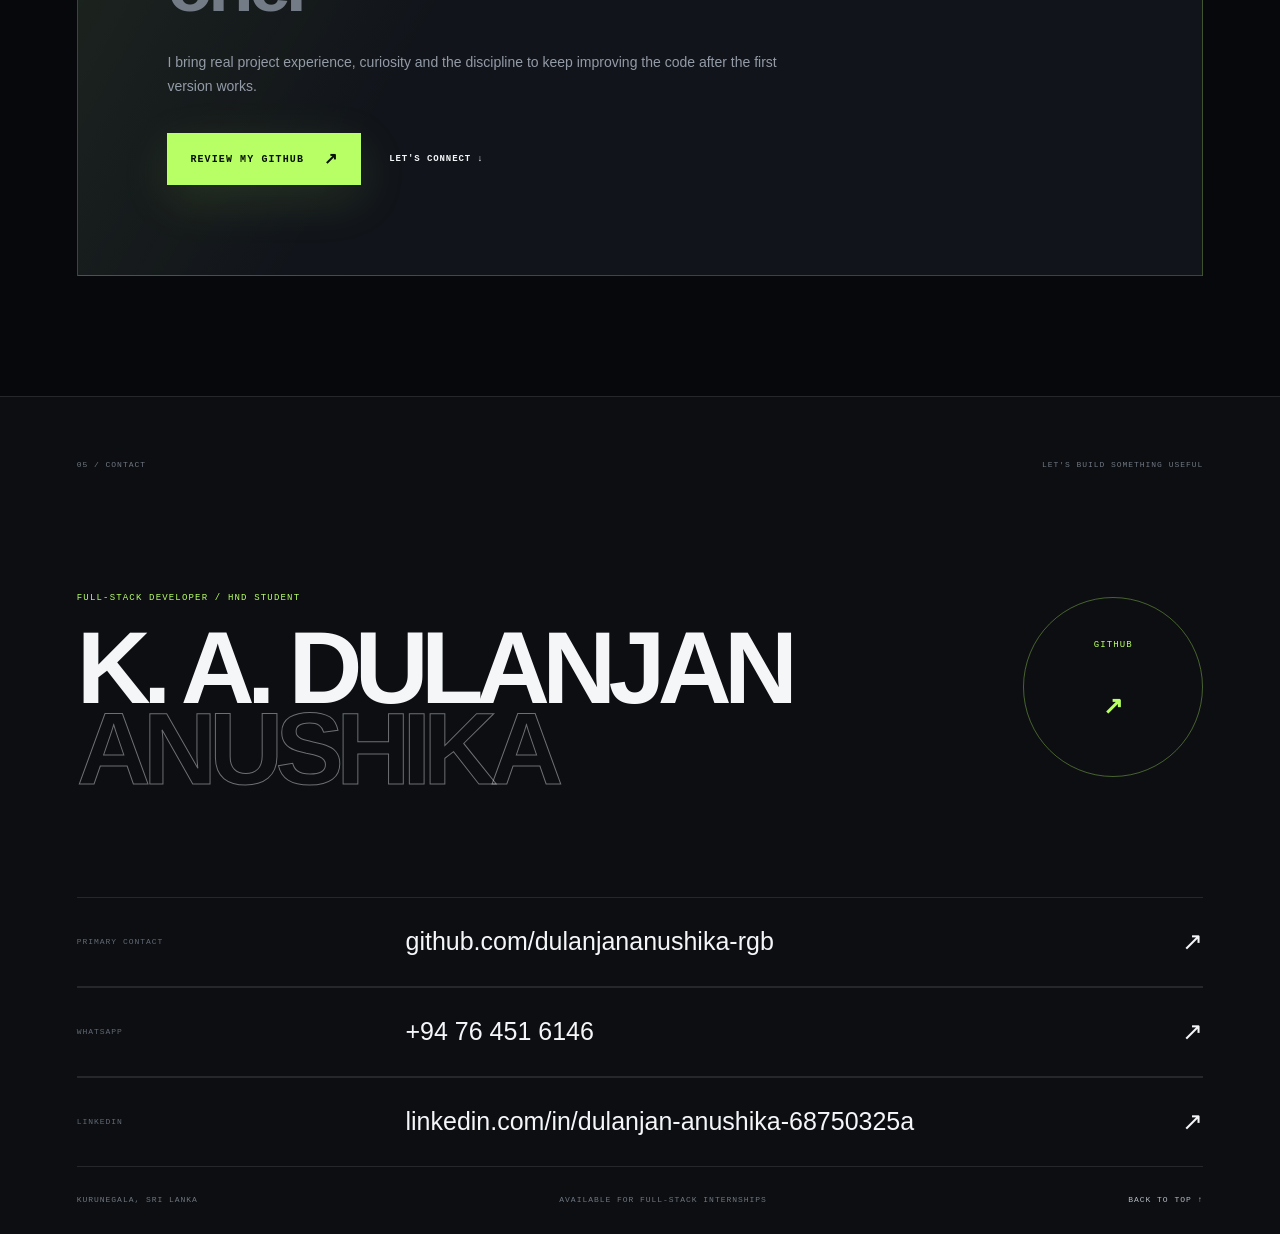
==== commit 1beef10d: "Fix LinkedIn profile link and location" ====
--- a/index.html
+++ b/index.html
@@ -1,6 +1,6 @@
 <!DOCTYPE html><html lang="en"><head><meta charSet="utf-8"/><meta name="viewport" content="width=device-width, initial-scale=1"/><style>:root{--ink:#f4f6f8;--muted:#9199a6;--line:#ffffff1a;--panel:#101217;--black:#07080b;--lime:#b8ff65;--blue:#65a8ff;--purple:#a98cff;--font-geist-sans:"Inter", "Segoe UI", Arial, sans-serif;--font-geist-mono:"SFMono-Regular", Consolas, "Liberation Mono", monospace;--cursor-x:50vw;--cursor-y:50vh;--mouse-x:0;--mouse-y:0}*{box-sizing:border-box}html{scroll-behavior:smooth;background:var(--black);scroll-padding-top:88px}body{background:var(--black);color:var(--ink);font-family:var(--font-geist-sans), Arial, sans-serif;cursor:default;margin:0;overflow-x:hidden}a,button{cursor:pointer}a{color:inherit;text-decoration:none}button{font:inherit}:focus-visible{outline:2px solid var(--lime);outline-offset:4px}::selection{color:#071004;background:var(--lime)}section[id],footer[id]{scroll-margin-top:88px}.skip-link{z-index:120;color:#071004;background:var(--lime);font-family:var(--font-geist-mono), monospace;padding:10px 14px;font-size:11px;font-weight:700;transition:transform .18s;position:fixed;top:12px;left:12px;transform:translateY(-160%)}.skip-link:focus{transform:translateY(0)}.noise{z-index:90;opacity:.055;pointer-events:none;background-image:url("data:image/svg+xml,%3Csvg viewBox='0 0 180 180' xmlns='http://www.w3.org/2000/svg'%3E%3Cfilter id='n'%3E%3CfeTurbulence type='fractalNoise' baseFrequency='.88' numOctaves='4' stitchTiles='stitch'/%3E%3C/filter%3E%3Crect width='100%25' height='100%25' filter='url(%23n)' opacity='.7'/%3E%3C/svg%3E");position:fixed;inset:0}.cursor-glow{z-index:2;left:var(--cursor-x);top:var(--cursor-y);filter:blur(12px);pointer-events:none;background:#72a5ff0e;border-radius:50%;width:420px;height:420px;position:fixed;transform:translate(-50%,-50%)}.scroll-progress{z-index:110;background:linear-gradient(90deg, var(--lime), var(--blue), var(--purple));width:100%;height:2px;transform:scaleX(var(--scroll-progress,0));transform-origin:0;pointer-events:none;position:fixed;top:75px;left:0;box-shadow:0 0 18px #b8ff657a}.site-nav{z-index:80;-webkit-backdrop-filter:blur(18px);backdrop-filter:blur(18px);background:#07080bb3;border-bottom:1px solid #ffffff12;grid-template-columns:1fr auto 1fr;align-items:center;gap:30px;height:76px;padding:0 4.5vw;display:grid;position:fixed;top:0;left:0;right:0}.brand{align-items:center;gap:12px;width:max-content;display:flex}.brand span{color:#071004;background:var(--lime);letter-spacing:-.04em;place-items:center;width:38px;height:38px;font-size:12px;font-weight:900;display:grid}.brand small,.availability,.nav-links a{font-family:var(--font-geist-mono), monospace;letter-spacing:.14em;font-size:10px;font-weight:650}.brand small{color:#b5bbc4}.nav-links{gap:34px;display:flex}.nav-links a{color:#abb1ba;transition:color .18s}.nav-links a:hover{color:var(--ink)}.availability{color:var(--lime);justify-self:end;align-items:center;gap:9px;display:flex}.availability i,.internship-kicker i,.private-badge i{background:currentColor;border-radius:50%;width:7px;height:7px;animation:2.2s ease-in-out infinite pulse;display:block;box-shadow:0 0 12px}.menu-button{border:1px solid var(--line);background:0 0;justify-self:end;width:42px;height:42px;padding:0;display:none}.mobile-nav{display:none}.mobile-nav>summary{list-style:none}.mobile-nav>summary::-webkit-details-marker{display:none}.menu-button span{background:#fff;width:17px;height:1px;margin:5px auto;display:block}.hero{border-bottom:1px solid var(--line);grid-template-columns:minmax(0,1.18fr) minmax(370px,.82fr);align-items:center;gap:6vw;min-height:100vh;padding:140px 6vw 120px;display:grid;position:relative;overflow:hidden}.hero-grid,.architecture-grid{pointer-events:none;background-image:linear-gradient(#ffffff09 1px,#0000 1px),linear-gradient(90deg,#ffffff09 1px,#0000 1px);background-size:58px 58px;position:absolute;inset:0;-webkit-mask-image:linear-gradient(#000 18%,#0000 90%);mask-image:linear-gradient(#000 18%,#0000 90%)}.hero-grid:before{content:"";background:#ffffff14;width:1px;position:absolute;top:0;bottom:0;left:6vw}.hero-orb{pointer-events:none;filter:blur(3px);border-radius:50%;position:absolute}.hero-orb-a{width:48vw;height:48vw;transform:translate(calc(var(--mouse-x) * -18px), calc(var(--mouse-y) * -18px));background:radial-gradient(circle,#5778ff2b,#0000 68%);top:10%;right:-14vw}.hero-orb-b{background:radial-gradient(circle,#b8ff651c,#0000 68%);width:38vw;height:38vw;bottom:-20vw;left:-18vw}.hero-copy,.hero-visual,.proof-strip{z-index:3;position:relative}.eyebrow{color:#a8afb8;font-family:var(--font-geist-mono), monospace;letter-spacing:.17em;align-items:center;gap:12px;margin-bottom:30px;font-size:10px;font-weight:600;display:flex}.eyebrow i{background:#565e68;width:42px;height:1px}.hero h1{letter-spacing:-.075em;max-width:900px;margin:0;font-size:clamp(3.8rem,7.8vw,8.6rem);font-weight:850;line-height:.82}.hero h1 span,.hero h1 strong,.hero h1 em{display:block}.hero h1 span{letter-spacing:-.055em;font-size:.49em;line-height:1.15}.hero h1 strong{color:var(--lime);font-weight:inherit}.hero h1 em{color:#0000;-webkit-text-stroke:1px #f4f6f87a;font-style:normal}.hero-lead{color:#9ca3ae;max-width:650px;margin:35px 0 0;font-size:clamp(1rem,1.35vw,1.25rem);line-height:1.7}.hero-lead b{color:var(--ink);font-weight:570}.hero-actions{flex-wrap:wrap;align-items:center;gap:12px;margin-top:34px;display:flex}.button:disabled{cursor:not-allowed;opacity:.6}.button:disabled:hover{transform:none}.button{border:1px solid var(--line);min-height:52px;font-family:var(--font-geist-mono), monospace;letter-spacing:.11em;text-transform:uppercase;justify-content:center;align-items:center;gap:20px;padding:0 22px;font-size:10px;font-weight:700;transition:transform .18s,background .18s,color .18s;display:inline-flex}.button span{font-size:16px}.button:hover{transform:translateY(-3px)}.button-primary{color:#071004;border-color:var(--lime);background:var(--lime);box-shadow:0 14px 50px #b8ff651f}.button-primary:hover{background:#c7ff87}.button-ghost{color:#d5d9df;background:#ffffff06}.button-ghost:hover{background:#ffffff12}.hero-visual{perspective:1200px;min-height:570px;transform:perspective(1200px) rotateX(var(--tilt-x,0deg)) rotateY(var(--tilt-y,0deg));align-self:center;transition:transform .18s ease-out}.portrait-panel{background:#181b20;border:1px solid #ffffff24;width:min(360px,75%);height:475px;position:absolute;top:15px;right:5%;overflow:hidden;box-shadow:0 50px 120px #00000080}.portrait-panel:before,.portrait-panel:after{content:"";z-index:3;border-color:var(--lime);width:24px;height:24px;position:absolute}.portrait-panel:before{border-top:1px solid;border-left:1px solid;top:12px;left:12px}.portrait-panel:after{border-bottom:1px solid;border-right:1px solid;bottom:12px;right:12px}.portrait-panel img{object-fit:cover;object-position:center 35%;filter:saturate(.75)contrast(1.06);width:100%;height:100%;transform:scale(1.04)}.portrait-shade{background:linear-gradient(#0000 58%,#07080bf5),linear-gradient(100deg,#36537440,#0000 65%);position:absolute;inset:0}.portrait-label{z-index:4;font-family:var(--font-geist-mono), monospace;justify-content:space-between;align-items:end;gap:20px;display:flex;position:absolute;bottom:24px;left:24px;right:24px}.portrait-label span{letter-spacing:.1em;font-size:11px;font-weight:700}.portrait-label small{color:var(--lime);letter-spacing:.1em;font-size:8px}.system-window{z-index:5;-webkit-backdrop-filter:blur(20px);backdrop-filter:blur(20px);background:#0c0e12eb;border:1px solid #ffffff26;width:min(440px,92%);animation:6s ease-in-out infinite windowFloat;position:absolute;bottom:10px;left:0;box-shadow:0 35px 80px #00000080}.window-bar{border-bottom:1px solid var(--line);align-items:center;gap:7px;height:38px;padding:0 14px;display:flex}.window-bar i{background:#4b515a;border-radius:50%;width:6px;height:6px}.window-bar i:first-child{background:var(--lime)}.window-bar span{color:#6f7782;font-family:var(--font-geist-mono), monospace;letter-spacing:.08em;margin-left:auto;font-size:8px}.code-lines{color:#b7bdc6;font-family:var(--font-geist-mono), monospace;padding:19px 16px;font-size:clamp(8px,.75vw,11px);line-height:1.9}.code-lines p{white-space:nowrap;margin:0}.code-lines b{color:#4f5660;width:26px;font-weight:400;display:inline-block}.code-purple{color:var(--purple)}.code-blue{color:var(--blue)}.code-lime{color:var(--lime)}.system-status{color:#77808b;border-top:1px solid var(--line);font-family:var(--font-geist-mono), monospace;letter-spacing:.1em;justify-content:space-between;padding:11px 16px;font-size:8px;display:flex}.system-status span:first-child{color:var(--lime);align-items:center;gap:7px;display:flex}.system-status i{background:var(--lime);border-radius:50%;width:5px;height:5px}.floating-chip{z-index:6;width:58px;height:58px;color:var(--black);background:var(--lime);font-family:var(--font-geist-mono), monospace;letter-spacing:.1em;place-items:center;font-size:9px;font-weight:800;display:grid;position:absolute;box-shadow:0 15px 40px #0006}.chip-one{animation:5s ease-in-out infinite chipFloat;top:80px;right:0}.chip-two{color:#fff;background:#232833;border:1px solid #ffffff29;animation:5s ease-in-out 1.5s infinite chipFloat;bottom:35px;right:13%}.proof-strip{border:1px solid var(--line);-webkit-backdrop-filter:blur(14px);backdrop-filter:blur(14px);background:#0b0d11b8;grid-column:1/-1;grid-template-columns:repeat(4,1fr);margin-top:10px;display:grid}.proof-strip div{border-right:1px solid var(--line);padding:22px 24px}.proof-strip div:last-child{border-right:0}.proof-strip small,.proof-strip b{display:block}.proof-strip small{color:#626a75;font-family:var(--font-geist-mono), monospace;letter-spacing:.16em;margin-bottom:9px;font-size:8px}.proof-strip b{font-size:14px;font-weight:540}.positioning,.work,.stack,.process,.internship,footer{z-index:4;position:relative}.positioning,.work,.stack,.process{padding:120px 6vw}.section-label{border-bottom:1px solid var(--line);justify-content:space-between;align-items:center;gap:30px;padding-bottom:20px;display:flex}.section-label span,.section-label p{font-family:var(--font-geist-mono), monospace;letter-spacing:.14em;margin:0;font-size:9px}.section-label span{color:var(--lime)}.section-label p{color:#737b86;text-transform:uppercase}.positioning{background:#0a0b0f}.positioning-grid{grid-template-columns:1.35fr .65fr;gap:10vw;padding:75px 0 90px;display:grid}.positioning-grid h2,.stack-heading h2,.internship-panel h2{letter-spacing:-.06em;margin:0;font-size:clamp(2.7rem,5.8vw,6.2rem);font-weight:570;line-height:.98}.positioning-copy{align-self:end}.positioning-copy p{color:#969eaa;margin:0 0 20px;font-size:15px;line-height:1.75}.value-grid{border-top:1px solid var(--line);border-bottom:1px solid var(--line);grid-template-columns:repeat(3,1fr);display:grid}.value-grid article{border-right:1px solid var(--line);min-height:240px;padding:28px;transition:background .22s}.value-grid article:last-child{border-right:0}.value-grid article:hover{background:#ffffff06}.value-grid span{color:#4f5660;font-family:var(--font-geist-mono), monospace;font-size:9px}.value-grid h3{margin:72px 0 12px;font-size:20px;font-weight:560}.value-grid p{color:#818995;max-width:340px;margin:0;font-size:13px;line-height:1.65}.work{background:var(--black)}.case-study{--case-accent:var(--lime);background:#0c0e12;border:1px solid #ffffff1c;margin-top:90px;box-shadow:0 45px 120px #00000038}.case-blue{--case-accent:var(--blue)}.case-purple{--case-accent:var(--purple)}.case-top{border-bottom:1px solid var(--line);justify-content:space-between;align-items:center;gap:24px;min-height:74px;padding:0 26px;display:flex}.case-top>div{align-items:center;gap:18px;display:flex}.case-number{color:var(--case-accent);font-family:var(--font-geist-mono), monospace;font-size:10px}.case-top p,.case-links a{font-family:var(--font-geist-mono), monospace;letter-spacing:.12em;margin:0;font-size:9px}.case-top p{color:#767e89}.case-links a{color:#b6bdc6;border:1px solid var(--line);padding:12px 14px;transition:color .18s,border .18s}.case-links a:hover{color:var(--case-accent);border-color:var(--case-accent)}.case-main{grid-template-columns:.8fr 1.2fr;min-height:540px;display:grid}.case-story{border-right:1px solid var(--line);flex-direction:column;padding:clamp(35px,5vw,76px);display:flex}.case-story h3{letter-spacing:-.065em;max-width:550px;margin:0;font-size:clamp(2.8rem,5vw,5.8rem);font-weight:620;line-height:.92}.project-title-link{transition:color .18s}.project-title-link:hover{color:var(--case-accent)}.project-title-link span{vertical-align:top;font-size:.42em}.case-summary{color:#9ba3ae;max-width:570px;margin:35px 0;font-size:16px;line-height:1.7}.case-challenge{border-top:1px solid var(--line);margin-top:auto;padding-top:26px}.case-challenge small,.case-evidence small,.case-stack small{color:var(--case-accent);font-family:var(--font-geist-mono), monospace;letter-spacing:.14em;font-size:8px;font-weight:650}.case-challenge p{color:#818a96;max-width:540px;margin:13px 0 0;font-size:13px;line-height:1.7}.architecture{--tilt-x:0deg;--tilt-y:0deg;background:radial-gradient(circle at 75% 25%, color-mix(in srgb, var(--case-accent) 16%, transparent), transparent 35%), linear-gradient(140deg, #141821, #090b0f);perspective:1200px;min-height:540px;transform:perspective(1200px) rotateX(var(--tilt-x)) rotateY(var(--tilt-y));transition:transform .18s ease-out;position:relative;overflow:hidden}.architecture:before{content:"";border:1px solid color-mix(in srgb, var(--case-accent) 28%, transparent);width:340px;height:340px;box-shadow:0 0 0 45px color-mix(in srgb, var(--case-accent) 3%, transparent), 0 0 0 90px color-mix(in srgb, var(--case-accent) 2%, transparent);border-radius:50%;animation:18s linear infinite slowSpin;position:absolute;bottom:-160px;right:-160px}.architecture-head{z-index:2;color:#68717c;font-family:var(--font-geist-mono), monospace;letter-spacing:.12em;justify-content:space-between;font-size:8px;display:flex;position:absolute;top:28px;left:32px;right:32px}.architecture-head span{color:var(--case-accent)}.architecture-flow{z-index:2;grid-template-columns:repeat(4,1fr);align-items:stretch;display:grid;position:absolute;top:42%;left:8%;right:8%}.flow-step{-webkit-backdrop-filter:blur(12px);backdrop-filter:blur(12px);background:#07090de0;border:1px solid #ffffff21;flex-direction:column;justify-content:space-between;min-height:104px;padding:15px 13px;animation:5s ease-in-out infinite nodeFloat;display:flex;position:relative}.flow-step:nth-child(2){animation-delay:.5s}.flow-step:nth-child(3){animation-delay:1s}.flow-step:nth-child(4){animation-delay:1.5s}.flow-step span,.flow-step b{font-family:var(--font-geist-mono), monospace}.flow-step span{color:var(--case-accent);font-size:8px}.flow-step b{letter-spacing:.08em;max-width:90px;font-size:clamp(8px,.75vw,10px);line-height:1.5}.flow-step i{z-index:3;width:32px;height:21px;color:var(--case-accent);border:1px solid color-mix(in srgb, var(--case-accent) 38%, transparent);background:#0a0c10;place-items:center;font-size:11px;font-style:normal;display:grid;position:absolute;top:50%;right:-17px;transform:translateY(-50%)}.architecture-foot{z-index:2;grid-template-columns:1fr auto;align-items:end;display:grid;position:absolute;bottom:27px;left:32px;right:32px}.architecture-foot>span{color:var(--case-accent);font-family:var(--font-geist-mono), monospace;letter-spacing:.1em;align-items:center;gap:8px;font-size:8px;display:flex}.architecture-foot>span i{background:var(--case-accent);width:6px;height:6px;box-shadow:0 0 12px var(--case-accent);border-radius:50%}.architecture-foot strong{color:var(--case-accent);letter-spacing:-.06em;grid-area:1/2/3;font-size:64px;font-weight:670;line-height:.8}.architecture-foot small{color:#707985;font-family:var(--font-geist-mono), monospace;letter-spacing:.1em;font-size:8px}.case-evidence{border-top:1px solid var(--line);grid-template-columns:1.35fr .65fr;display:grid}.case-evidence>div{padding:34px}.case-evidence>div:first-child{border-right:1px solid var(--line)}.case-evidence ul{grid-template-columns:1fr 1fr;gap:16px 26px;margin:24px 0 0;padding:0;list-style:none;display:grid}.case-evidence li{color:#a0a8b3;align-items:flex-start;gap:11px;font-size:12px;line-height:1.55;display:flex}.case-evidence li i{height:20px;color:var(--case-accent);border:1px solid color-mix(in srgb, var(--case-accent) 40%, transparent);border-radius:50%;flex:0 0 20px;place-items:center;font-size:9px;font-style:normal;display:grid}.case-stack>div{flex-wrap:wrap;gap:8px;margin-top:22px;display:flex}.case-stack span{color:#aab1bb;border:1px solid var(--line);font-family:var(--font-geist-mono), monospace;letter-spacing:.08em;padding:9px 11px;font-size:8px}.secondary-build{border:1px solid var(--line);background:#0b0d11;grid-template-columns:1fr 1.1fr auto;align-items:center;gap:6vw;margin-top:26px;padding:35px;display:grid}.secondary-build>div>span,.private-badge{font-family:var(--font-geist-mono), monospace;letter-spacing:.12em;font-size:8px}.secondary-build>div>span{color:#636b76}.secondary-build h3{letter-spacing:-.035em;margin:13px 0 0;font-size:28px;font-weight:560}.secondary-build>p{color:#838b97;margin:0;font-size:13px;line-height:1.65}.secondary-links{flex-wrap:wrap;gap:8px;display:flex}.secondary-links a{color:#b6bdc6;border:1px solid var(--line);font-family:var(--font-geist-mono), monospace;letter-spacing:.1em;padding:11px 13px;font-size:9px;transition:color .18s,border .18s}.secondary-links a:hover{color:var(--lime);border-color:var(--lime)}.private-badge{color:#9ba2ab;white-space:nowrap;align-items:center;gap:8px;display:flex}.private-badge i{background:#6f7782}.stack{background:#0c0e12}.stack-heading{grid-template-columns:1.4fr .6fr;align-items:end;gap:8vw;padding:80px 0;display:grid}.stack-heading h2 span{color:#646b75}.stack-heading>p{color:#9098a4;max-width:460px;margin:0;font-size:14px;line-height:1.7}.toolkit-grid{border-top:1px solid var(--line);border-bottom:1px solid var(--line);grid-template-columns:repeat(4,1fr);display:grid}.toolkit-grid article{border-right:1px solid var(--line);min-height:430px;padding:26px;transition:background .25s,transform .25s;position:relative;overflow:hidden}.toolkit-grid article:last-child{border-right:0}.toolkit-grid article:before{content:"";opacity:0;background:radial-gradient(circle,#7399ff1f,#0000 68%);height:60%;transition:opacity .25s;position:absolute;inset:auto -40% -55%}.toolkit-grid article:hover{background:#11141a;transform:translateY(-6px)}.toolkit-grid article:hover:before{opacity:1}.toolkit-top{color:#5d6570;font-family:var(--font-geist-mono), monospace;justify-content:space-between;font-size:9px;display:flex}.toolkit-top i{color:var(--lime);font-size:14px;font-style:normal}.toolkit-grid h3{letter-spacing:-.035em;margin:76px 0 15px;font-size:28px;font-weight:560}.toolkit-grid p{color:#7f8792;min-height:70px;margin:0;font-size:12px;line-height:1.65}.toolkit-grid ul{gap:11px;margin:45px 0 0;padding:0;list-style:none;display:grid}.toolkit-grid li{color:#aeb5be;font-family:var(--font-geist-mono), monospace;align-items:center;gap:10px;font-size:9px;display:flex}.toolkit-grid li:before{content:"";background:var(--lime);width:14px;height:1px}.process{background:#07080b;overflow:hidden}.process-glow{pointer-events:none;background:radial-gradient(circle,#7058ff1f,#0000 66%);border-radius:50%;width:70vw;height:70vw;position:absolute;top:10%;left:-25vw}.process-layout{grid-template-columns:.75fr 1.25fr;gap:9vw;padding-top:85px;display:grid}.process-title{align-self:start;position:sticky;top:130px}.process-title h2{letter-spacing:-.07em;margin:0;font-size:clamp(3.8rem,7vw,7.8rem);font-weight:750;line-height:.85}.process-title h2 span{color:#0000;-webkit-text-stroke:1px #f4f6f873}.process-title p{color:#848c98;max-width:420px;margin:35px 0 0;font-size:14px;line-height:1.75}.process-list{border-top:1px solid var(--line)}.process-list article{border-bottom:1px solid var(--line);grid-template-columns:55px .55fr 1fr;align-items:center;gap:25px;min-height:145px;transition:padding .22s,background .22s;display:grid;position:relative}.process-list article:hover{background:#ffffff05;padding-left:18px}.process-list article>span{color:var(--lime);font-family:var(--font-geist-mono), monospace;font-size:9px}.process-list h3{letter-spacing:.04em;margin:0;font-size:20px;font-weight:580}.process-list p{color:#838b96;max-width:430px;margin:0;font-size:12px;line-height:1.6}.process-list i{border-top:1px solid #66707b;border-right:1px solid #66707b;width:8px;height:8px;position:absolute;top:50%;right:0;transform:translateY(-50%)rotate(45deg)}.internship{background:#07080b;padding:90px 6vw 120px}.internship-panel{background:linear-gradient(120deg,#b8ff651a,#0000 40%),#11141a;border:1px solid #b8ff653b;padding:clamp(40px,7vw,95px);position:relative;overflow:hidden}.internship-panel:after{content:"";border:1px solid #b8ff6533;border-radius:50%;width:470px;height:470px;position:absolute;top:-240px;right:-160px;box-shadow:0 0 0 55px #b8ff6506,0 0 0 110px #b8ff6505}.internship-kicker{color:var(--lime);font-family:var(--font-geist-mono), monospace;letter-spacing:.14em;align-items:center;gap:10px;font-size:9px;display:flex}.internship-panel h2{max-width:1150px;margin-top:45px}.internship-panel h2 span{color:#737b86}.internship-panel>p{color:#939ba7;max-width:610px;margin:28px 0 35px;font-size:14px;line-height:1.7}.internship-panel>div{align-items:center;gap:28px;display:flex}.text-link{font-family:var(--font-geist-mono), monospace;letter-spacing:.1em;text-transform:uppercase;font-size:9px;font-weight:650}footer{border-top:1px solid var(--line);background:#0c0e12;padding:55px 6vw 30px}.footer-top,.footer-bottom{color:#6f7782;font-family:var(--font-geist-mono), monospace;letter-spacing:.12em;justify-content:space-between;align-items:center;font-size:8px;display:flex}.footer-main{justify-content:space-between;align-items:center;gap:40px;min-height:420px;display:flex}.footer-main p{color:var(--lime);font-family:var(--font-geist-mono), monospace;letter-spacing:.13em;font-size:9px}.footer-main h2{letter-spacing:-.075em;margin:25px 0 0;font-size:clamp(3.6rem,8vw,9rem);font-weight:730;line-height:.79}.footer-main h2 span{color:#0000;-webkit-text-stroke:1px #f4f6f86b}.github-orbit{width:180px;height:180px;color:var(--lime);font-family:var(--font-geist-mono), monospace;letter-spacing:.12em;border:1px solid #b8ff6559;border-radius:50%;flex:none;place-items:center;font-size:9px;transition:color .25s,background .25s,transform .25s;display:grid}.github-orbit b{margin-top:-55px;font-size:24px;display:block}.github-orbit:hover{color:#071004;background:var(--lime);transform:rotate(-8deg)scale(1.04)}.contact-link{border-top:1px solid var(--line);border-bottom:1px solid var(--line);grid-template-columns:.4fr 1fr auto;align-items:center;gap:30px;min-height:90px;transition:padding .22s,color .22s;display:grid}.contact-link:hover{color:var(--lime);padding:0 18px}.contact-link small{color:#626a75;font-family:var(--font-geist-mono), monospace;letter-spacing:.12em;font-size:8px}.contact-link b{font-size:clamp(16px,2vw,25px);font-weight:520}.contact-link span{font-size:25px}.footer-bottom{padding-top:28px}.footer-bottom a{color:#b5bbc4}.floating-contact{z-index:100;position:fixed;bottom:clamp(18px,2.3vw,34px);right:clamp(18px,2.3vw,34px)}.floating-contact>summary{z-index:2;color:#071004;background:var(--lime);cursor:pointer;border:1px solid #ffffff57;border-radius:999px;align-items:center;gap:12px;min-width:176px;min-height:58px;padding:8px 15px 8px 9px;list-style:none;transition:transform .22s,background .22s,box-shadow .22s;animation:4.8s ease-in-out infinite contactAttention;display:flex;position:relative;box-shadow:0 16px 45px #0000006b,0 0 #b8ff6547}.floating-contact>summary::-webkit-details-marker{display:none}.floating-contact>summary:hover{background:#cbff8f;transform:translateY(-3px);box-shadow:0 19px 52px #00000080,0 0 28px #b8ff6529}.contact-bubble-icon{background:#071004;border-radius:50%;flex:0 0 42px;justify-content:center;align-items:center;gap:3px;width:42px;height:42px;display:flex}.contact-bubble-icon i{background:var(--lime);border-radius:50%;width:3px;height:3px}.contact-bubble-copy{text-align:left;gap:2px;display:grid}.contact-bubble-copy small,.contact-bubble-copy b{font-family:var(--font-geist-mono), monospace;letter-spacing:.1em;line-height:1}.contact-bubble-copy small{opacity:.65;font-size:7px}.contact-bubble-copy b{font-size:10px}.contact-bubble-close{opacity:0;place-items:center;font-size:27px;font-weight:300;transition:opacity .18s,transform .22s;display:grid;position:absolute;inset:0;transform:rotate(-70deg)}.floating-contact[open]>summary{width:58px;min-width:58px;margin-left:auto;padding:0;animation:none}.floating-contact[open] .contact-bubble-icon,.floating-contact[open] .contact-bubble-copy{opacity:0}.floating-contact[open] .contact-bubble-close{opacity:1;transform:rotate(0)}.quick-contact-panel{-webkit-backdrop-filter:blur(22px);backdrop-filter:blur(22px);transform-origin:100% 100%;background:radial-gradient(circle at 100% 0,#b8ff651c,#0000 38%),#0e1015f7;border:1px solid #b8ff653d;border-radius:18px;width:min(340px,100vw - 36px);padding:21px;animation:.28s cubic-bezier(.2,.8,.2,1) both contactPanelIn;position:absolute;bottom:72px;right:0;overflow:hidden;box-shadow:0 26px 85px #0000009e}.quick-contact-panel:before{content:"";pointer-events:none;background-image:linear-gradient(#ffffff06 1px,#0000 1px),linear-gradient(90deg,#ffffff06 1px,#0000 1px);background-size:32px 32px;position:absolute;inset:0;-webkit-mask-image:linear-gradient(#000,#0000 80%);mask-image:linear-gradient(#000,#0000 80%)}.quick-contact-head,.quick-contact-panel>p,.quick-contact-links{z-index:1;position:relative}.quick-contact-head{justify-content:space-between;align-items:center;gap:14px;display:flex}.quick-contact-head>div{align-items:center;gap:8px;display:flex}.quick-contact-head i{background:var(--lime);width:7px;height:7px;box-shadow:0 0 12px var(--lime);border-radius:50%;animation:2.2s ease-in-out infinite pulse}.quick-contact-head span,.quick-contact-head small{font-family:var(--font-geist-mono), monospace;letter-spacing:.1em;font-size:8px}.quick-contact-head span{color:var(--lime)}.quick-contact-head small{color:#69717c}.quick-contact-panel>p{color:#929aa5;margin:18px 0;font-size:12px;line-height:1.65}.quick-contact-links{gap:8px;display:grid}.quick-contact-links a{border:1px solid var(--line);background:#ffffff07;border-radius:11px;grid-template-columns:38px 1fr auto;align-items:center;gap:12px;min-height:65px;padding:9px 12px;transition:border-color .18s,background .18s,transform .18s;display:grid}.quick-contact-links a:hover{background:#b8ff650e;border-color:#b8ff6561;transform:translate(-4px)}.quick-contact-mark{width:38px;height:38px;color:var(--lime);font-family:var(--font-geist-mono), monospace;background:#080a0d;border:1px solid #b8ff653b;border-radius:50%;place-items:center;font-size:9px;font-weight:750;display:grid}.quick-contact-links a>span:nth-child(2){gap:5px;min-width:0;display:grid}.quick-contact-links small,.quick-contact-links b{font-family:var(--font-geist-mono), monospace}.quick-contact-links small{color:#69717c;letter-spacing:.12em;font-size:7px}.quick-contact-links b{color:#d9dee4;text-overflow:ellipsis;white-space:nowrap;font-size:10px;font-weight:560;overflow:hidden}.quick-contact-links a>i{color:var(--lime);font-size:15px;font-style:normal}[data-reveal]{opacity:1;transform:none}.reveal-ready [data-reveal]{opacity:0;filter:blur(7px);transition:opacity .75s cubic-bezier(.2, .8, .2, 1) var(--reveal-delay,0s), transform .75s cubic-bezier(.2, .8, .2, 1) var(--reveal-delay,0s), filter .65s ease var(--reveal-delay,0s);transform:translateY(42px)}.reveal-ready [data-reveal].is-visible{opacity:1;filter:blur();transform:translateY(0)}.hero-in{opacity:0;animation:.85s cubic-bezier(.2,.8,.2,1) forwards heroEnter}.hero-copy .eyebrow{animation-delay:.12s}.hero-copy h1{animation-delay:.23s}.hero-lead{animation-delay:.39s}.hero-actions{animation-delay:.5s}.hero-visual{animation-delay:.38s}.proof-strip{animation-delay:.65s}@keyframes heroEnter{0%{opacity:0;transform:translateY(28px)}to{opacity:1;transform:translateY(0)}}@keyframes pulse{0%,to{opacity:1;transform:scale(1)}50%{opacity:.45;transform:scale(.76)}}@keyframes windowFloat{0%,to{transform:translateY(0)}50%{transform:translateY(-10px)}}@keyframes chipFloat{0%,to{transform:translateY(0)rotate(0)}50%{transform:translateY(-14px)rotate(3deg)}}@keyframes slowSpin{to{transform:rotate(360deg)}}@keyframes nodeFloat{0%,to{border-color:#ffffff21;transform:translateY(0)}50%{border-color:color-mix(in srgb, var(--case-accent) 42%, transparent);transform:translateY(-7px)}}@keyframes contactAttention{0%,76%,to{box-shadow:0 16px 45px #0000006b,0 0 #b8ff6500}84%{box-shadow:0 16px 45px #0000006b,0 0 0 11px #b8ff651c}92%{box-shadow:0 16px 45px #0000006b,0 0 0 19px #b8ff6500}}@keyframes contactPanelIn{0%{opacity:0;transform:translateY(14px)scale(.94)}to{opacity:1;transform:translateY(0)scale(1)}}@media (width<=1100px){.hero{grid-template-columns:1fr .75fr;gap:3vw}.hero-visual{min-height:510px}.portrait-panel{height:420px}.case-main,.case-evidence{grid-template-columns:1fr}.case-story{border-right:0;border-bottom:1px solid var(--line);min-height:500px}.case-evidence>div:first-child{border-right:0;border-bottom:1px solid var(--line)}.toolkit-grid{grid-template-columns:1fr 1fr}.toolkit-grid article:nth-child(2){border-right:0}.toolkit-grid article:nth-child(-n+2){border-bottom:1px solid var(--line)}.process-layout{grid-template-columns:1fr}.process-title{position:relative;top:auto}}@media (width<=820px){.scroll-progress{top:67px}.site-nav{grid-template-columns:1fr auto;height:68px;padding:0 22px}.availability{display:none}.menu-button{display:block}.site-nav>.nav-links{display:none}.mobile-nav{display:block}.mobile-nav-links{border-bottom:1px solid var(--line);opacity:0;pointer-events:none;background:#07080bf5;gap:0;padding:12px 22px 22px;transition:transform .25s,opacity .25s;display:grid;position:fixed;top:68px;left:0;right:0;transform:translateY(-130%)}.mobile-nav[open] .mobile-nav-links{opacity:1;pointer-events:auto;transform:translateY(0)}.mobile-nav-links a{border-bottom:1px solid var(--line);padding:18px 0}.hero{grid-template-columns:1fr;padding:125px 22px 60px}.hero h1{font-size:clamp(3.6rem,16vw,6rem)}.hero-visual{width:100%;min-height:570px;margin-top:35px}.portrait-panel{width:85%;height:455px;right:0}.system-window{width:88%;left:0}.proof-strip{grid-template-columns:1fr 1fr}.proof-strip div:nth-child(2){border-right:0}.proof-strip div:nth-child(-n+2){border-bottom:1px solid var(--line)}.positioning,.work,.stack,.process{padding:90px 22px}.positioning-grid,.stack-heading{grid-template-columns:1fr;gap:42px}.value-grid{grid-template-columns:1fr}.value-grid article{border-right:0;border-bottom:1px solid var(--line);min-height:205px}.value-grid article:last-child{border-bottom:0}.value-grid h3{margin-top:50px}.case-study{margin-top:55px}.case-top{flex-direction:column;align-items:flex-start;padding:22px}.case-top>div:first-child{flex-direction:column;align-items:flex-start}.case-main{min-height:auto}.case-story{min-height:540px;padding:36px 22px}.architecture{min-height:490px}.architecture-flow{grid-template-columns:1fr 1fr;gap:16px;top:24%}.flow-step i{display:none}.case-evidence ul{grid-template-columns:1fr}.secondary-build{grid-template-columns:1fr;gap:25px}.process-list article{grid-template-columns:38px .45fr 1fr}.internship{padding:40px 22px 80px}footer{padding:45px 22px 26px}.footer-main{min-height:390px}.github-orbit{width:115px;height:115px}.github-orbit b{margin-top:-40px}}@media (width<=560px){.brand small{display:none}.hero{min-height:auto}.hero-actions,.internship-panel>div{flex-direction:column;align-items:stretch}.button{width:100%}.hero-visual{min-height:500px}.portrait-panel{width:90%;height:405px}.system-window{width:95%}.chip-one{display:none}.proof-strip{grid-template-columns:1fr}.proof-strip div{border-right:0;border-bottom:1px solid var(--line)}.proof-strip div:last-child{border-bottom:0}.section-label{flex-direction:column;align-items:flex-start;gap:10px}.positioning-grid h2,.stack-heading h2,.internship-panel h2{font-size:2.6rem}.case-top>div:last-child{flex-direction:column;align-items:stretch;width:100%}.case-links a{text-align:center}.secondary-links{flex-direction:column}.secondary-links a{text-align:center}.case-story h3{font-size:2.8rem}.architecture{min-height:520px}.architecture-flow{top:20%}.architecture-foot{left:20px;right:20px}.case-evidence>div{padding:28px 22px}.toolkit-grid{grid-template-columns:1fr}.toolkit-grid article,.toolkit-grid article:nth-child(2){border-right:0;border-bottom:1px solid var(--line);min-height:370px}.process-title h2{font-size:3.7rem}.process-list article{grid-template-columns:38px 1fr;gap:15px;padding:25px 0}.process-list p{grid-column:2}.footer-main{min-height:360px}.footer-main h2{font-size:3.5rem}.github-orbit{display:none}.contact-link{grid-template-columns:1fr auto}.contact-link small{grid-column:1/-1}.contact-link b{overflow-wrap:anywhere}.footer-bottom{flex-direction:column;align-items:flex-start;gap:14px}.floating-contact{bottom:14px;right:14px}.floating-contact>summary{width:58px;min-width:58px;padding:0}.contact-bubble-copy{display:none}.quick-contact-panel{width:min(330px,100vw - 28px);padding:18px;bottom:69px}}@media (prefers-reduced-motion:reduce){html{scroll-behavior:auto}*,:before,:after{transition-duration:.01ms!important;animation-duration:.01ms!important;animation-iteration-count:1!important}[data-reveal],.reveal-ready [data-reveal],.hero-in{opacity:1;transform:none}.scroll-progress{display:none}.floating-contact>summary,.quick-contact-panel{animation:none}}@media (pointer:coarse){.cursor-glow{display:none}}
 </style><title>K. A. Dulanjan Anushika | Full-Stack Developer</title><meta name="description" content="Full-stack developer portfolio of K. A. Dulanjan Anushika, an HND student building secure, data-driven web systems with Laravel, Next.js, MongoDB and SQL."/><meta property="og:title" content="K. A. Dulanjan Anushika | Full-Stack Developer"/><meta property="og:description" content="HND student building secure, data-driven web systems from database to interface."/><meta property="og:type" content="website"/><meta property="og:image" content="/og-fullstack-portfolio.png"/><meta name="twitter:card" content="summary_large_image"/><meta name="twitter:title" content="K. A. Dulanjan Anushika | Full-Stack Developer"/><meta name="twitter:description" content="HND student building secure, data-driven web systems from database to interface."/><meta name="twitter:image" content="/og-fullstack-portfolio.png"/><link rel="icon" href="/favicon.svg"/>
-</head><body><main><div class="noise" aria-hidden="true"></div><div class="cursor-glow" aria-hidden="true"></div><div class="scroll-progress" aria-hidden="true"></div><a class="skip-link" href="#work">Skip to case studies</a><header class="site-nav"><a class="brand" href="#home" aria-label="Dulanjan home"><span>DA</span><small>FULL STACK</small></a><nav class="nav-links" aria-label="Primary navigation"><a href="#work">Work</a><a href="#stack">Stack</a><a href="#process">Process</a><a href="#contact">Contact</a></nav><a class="availability" href="#contact"><i></i> Seeking an internship</a><details class="mobile-nav"><summary class="menu-button" aria-label="Toggle navigation"><span></span><span></span></summary><nav class="mobile-nav-links" aria-label="Mobile navigation"><a href="#work">Work</a><a href="#stack">Stack</a><a href="#process">Process</a><a href="#contact">Contact</a></nav></details></header><section class="hero" id="home" aria-labelledby="hero-title"><div class="hero-grid" aria-hidden="true"></div><div class="hero-orb hero-orb-a" aria-hidden="true"></div><div class="hero-orb hero-orb-b" aria-hidden="true"></div><div class="hero-copy"><div class="eyebrow hero-in"><span>HND YEAR 02</span><i></i><span>SRI LANKA</span></div><h1 class="hero-in" id="hero-title"><span>I BUILD COMPLETE</span><strong>FULL-STACK</strong><em>WEB SYSTEMS.</em></h1><p class="hero-lead hero-in">I&#x27;m <b>K. A. Dulanjan Anushika</b>, a second-year HND student building secure, data-driven products from database design and backend logic to the final interface.</p><div class="hero-actions hero-in"><a class="button button-primary" href="#work">Explore case studies <span>↓</span></a><a class="button button-ghost" href="https://github.com/dulanjananushika-rgb" target="_blank" rel="noreferrer">GitHub profile <span>↗</span></a><a class="button button-ghost" href="/cv.pdf" download="Dulanjan-Anushika-CV.pdf">Download CV <span>↓</span></a></div></div><div class="hero-visual hero-in" data-tilt="true"><div class="portrait-panel"><img src="[data-uri]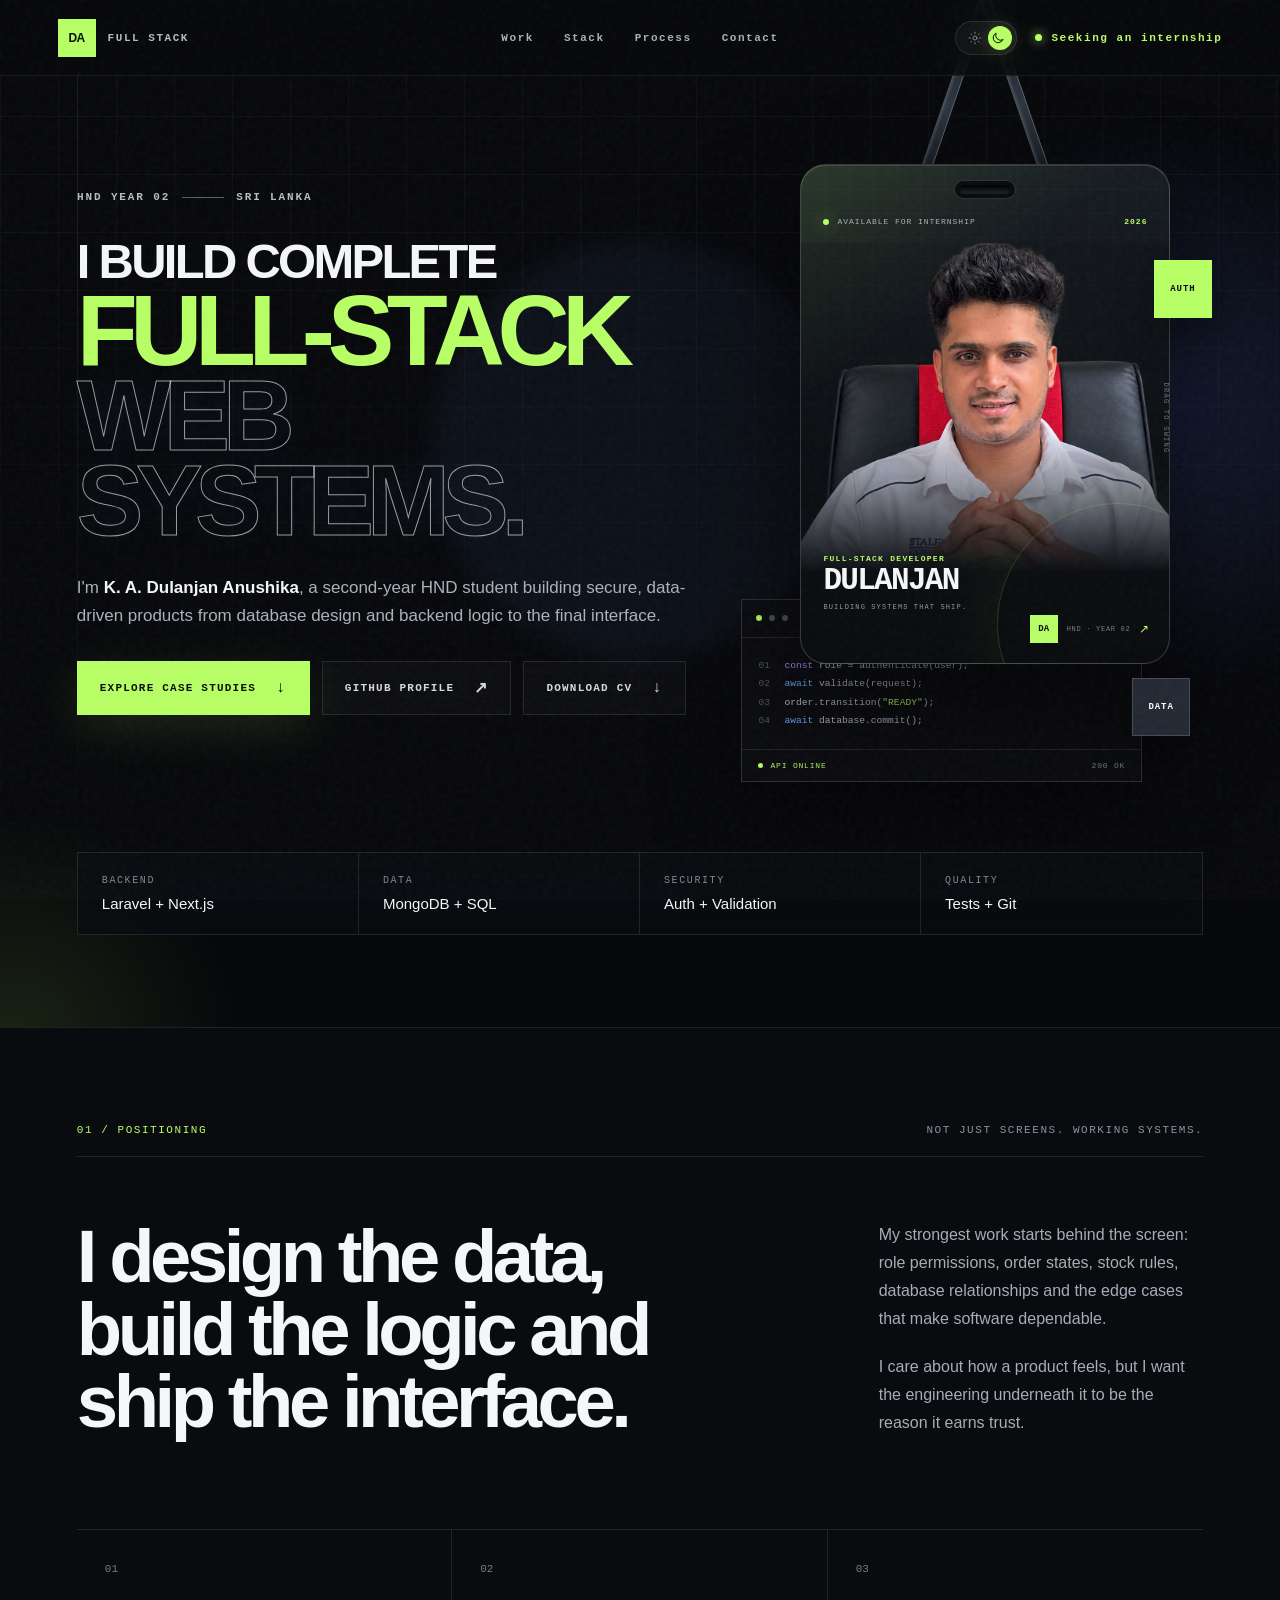
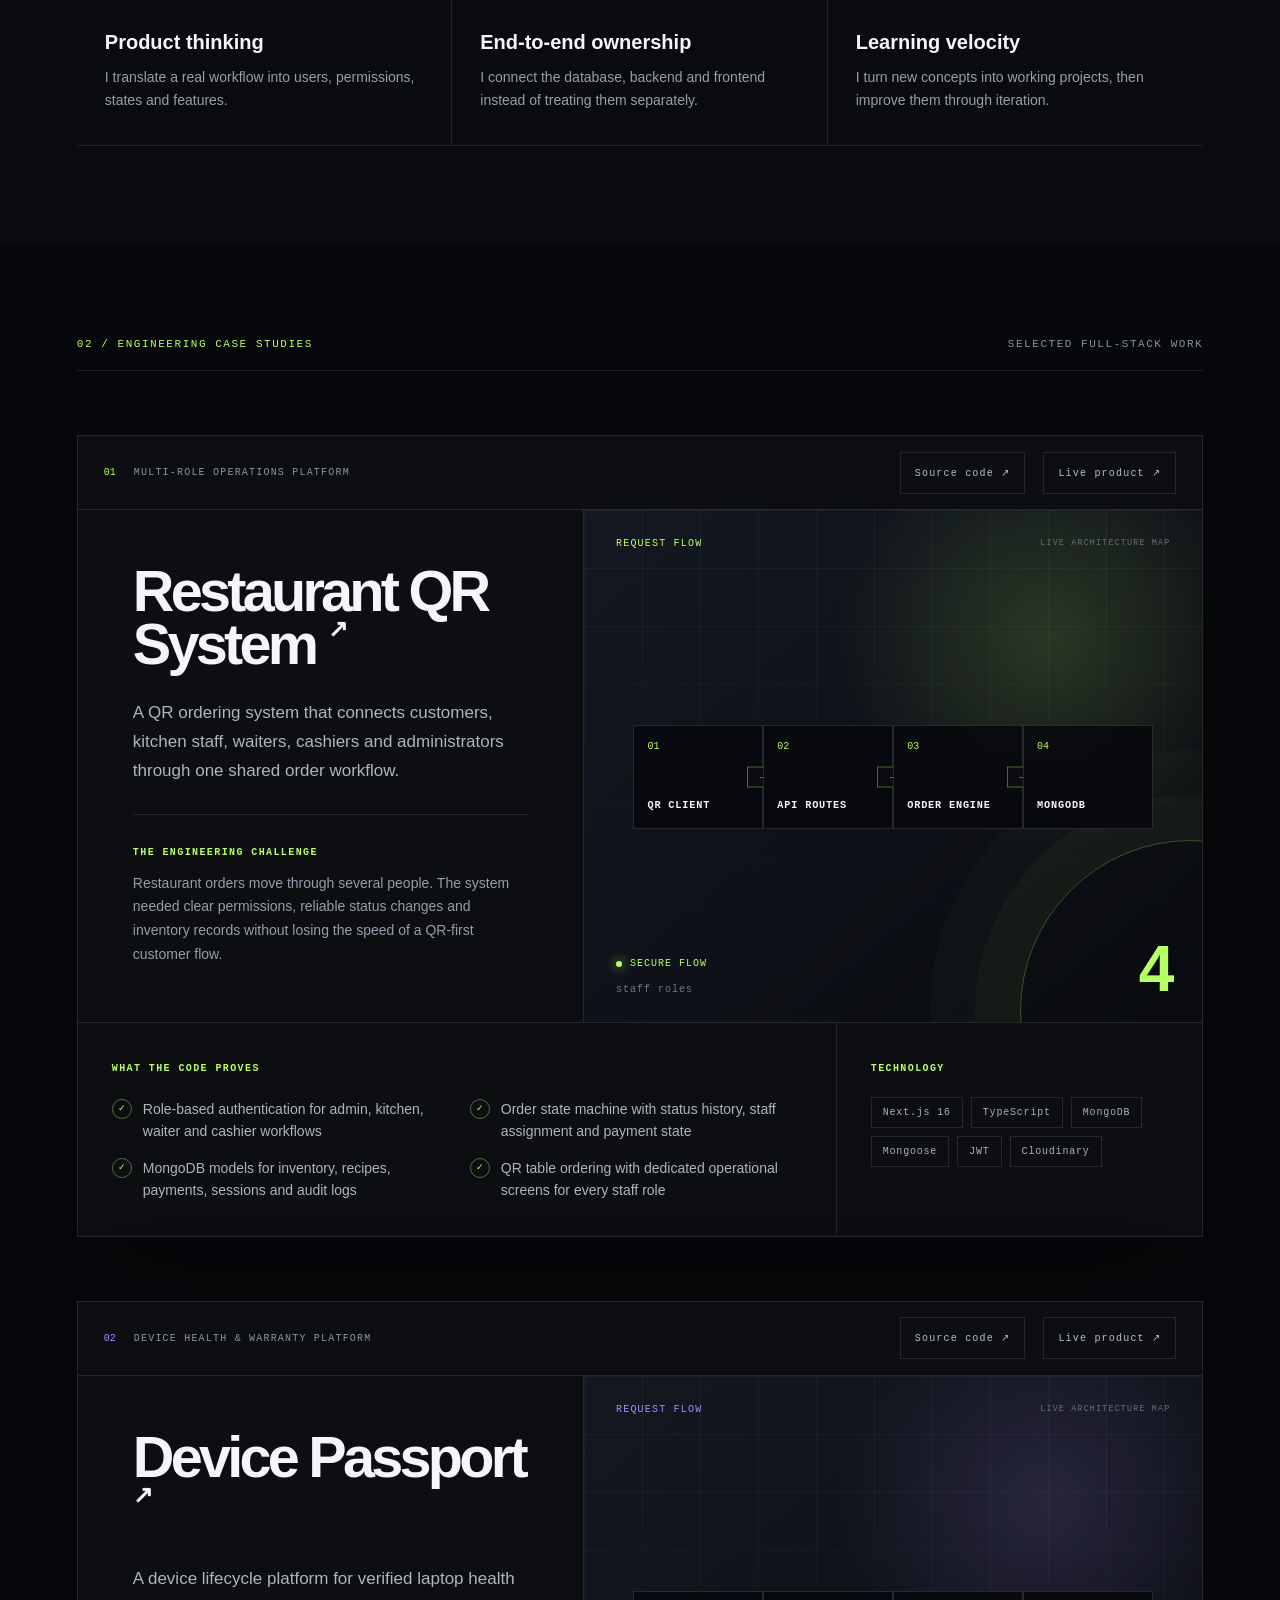
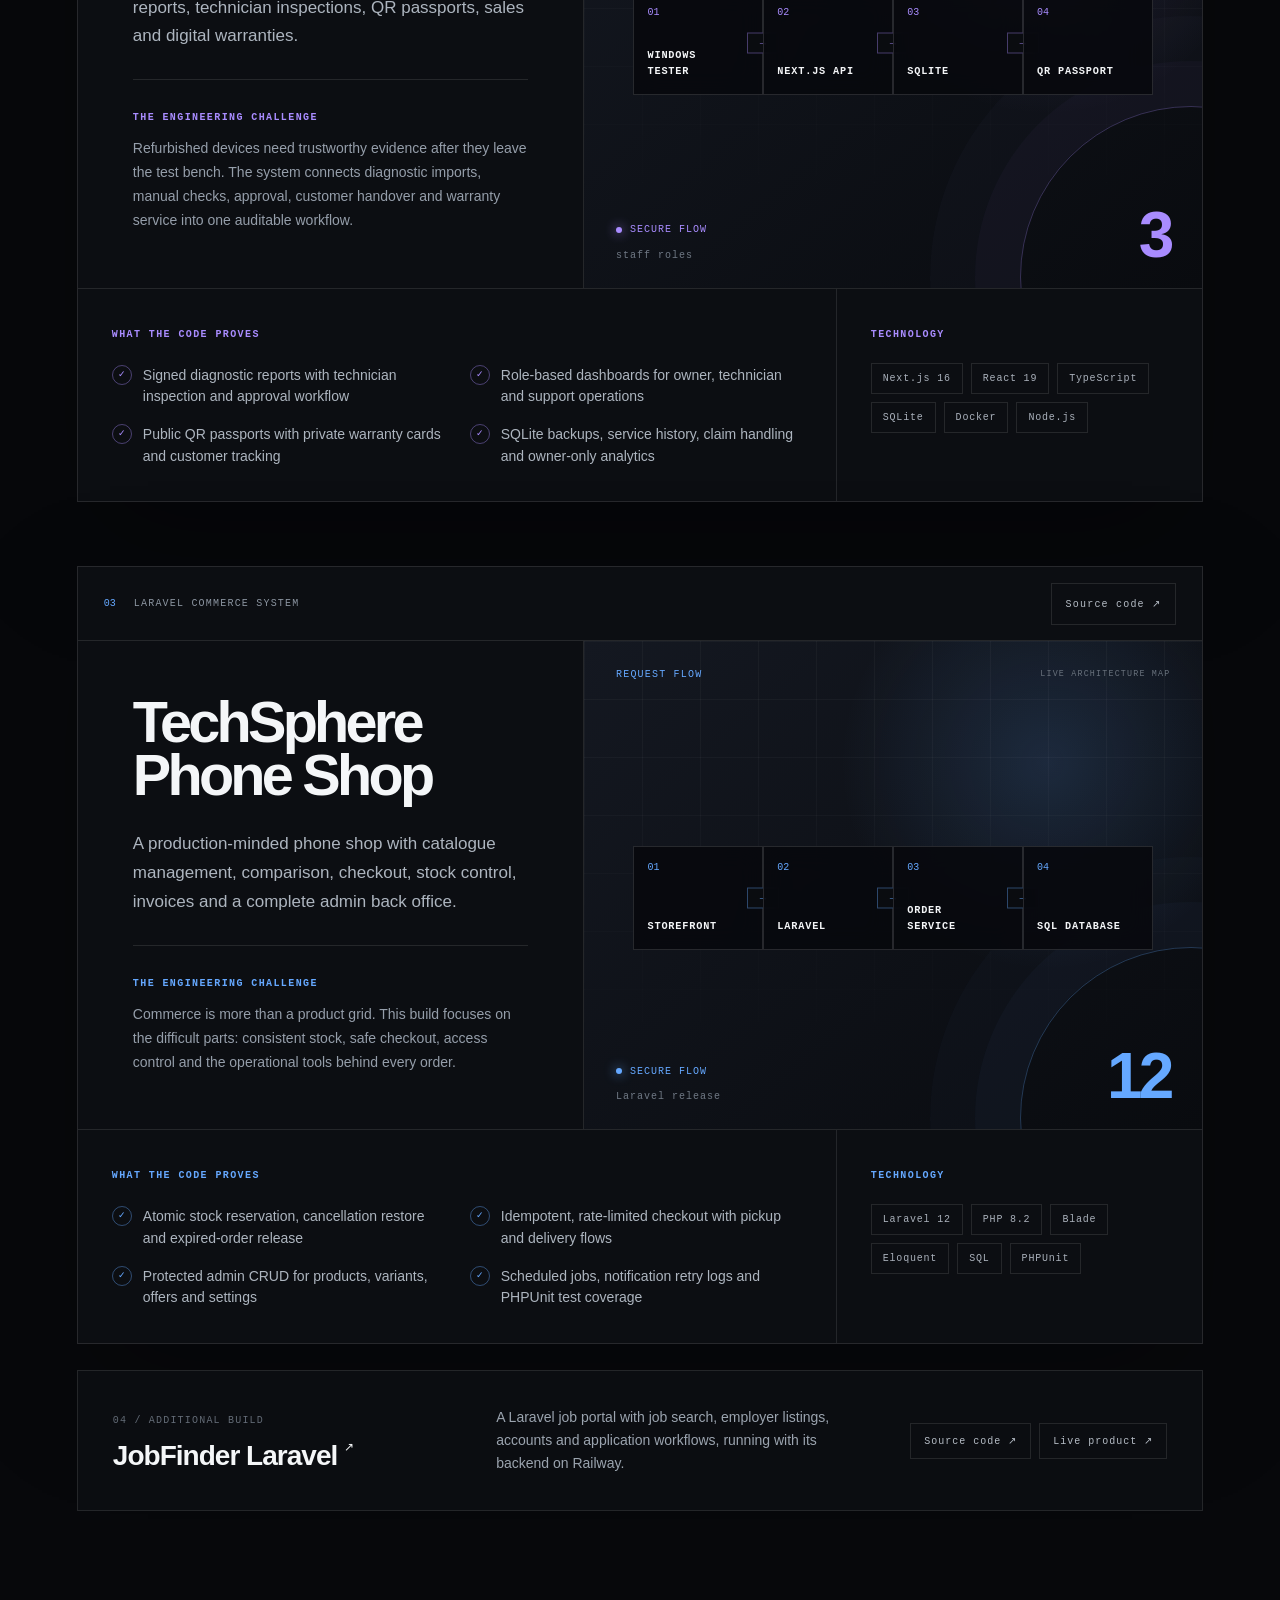
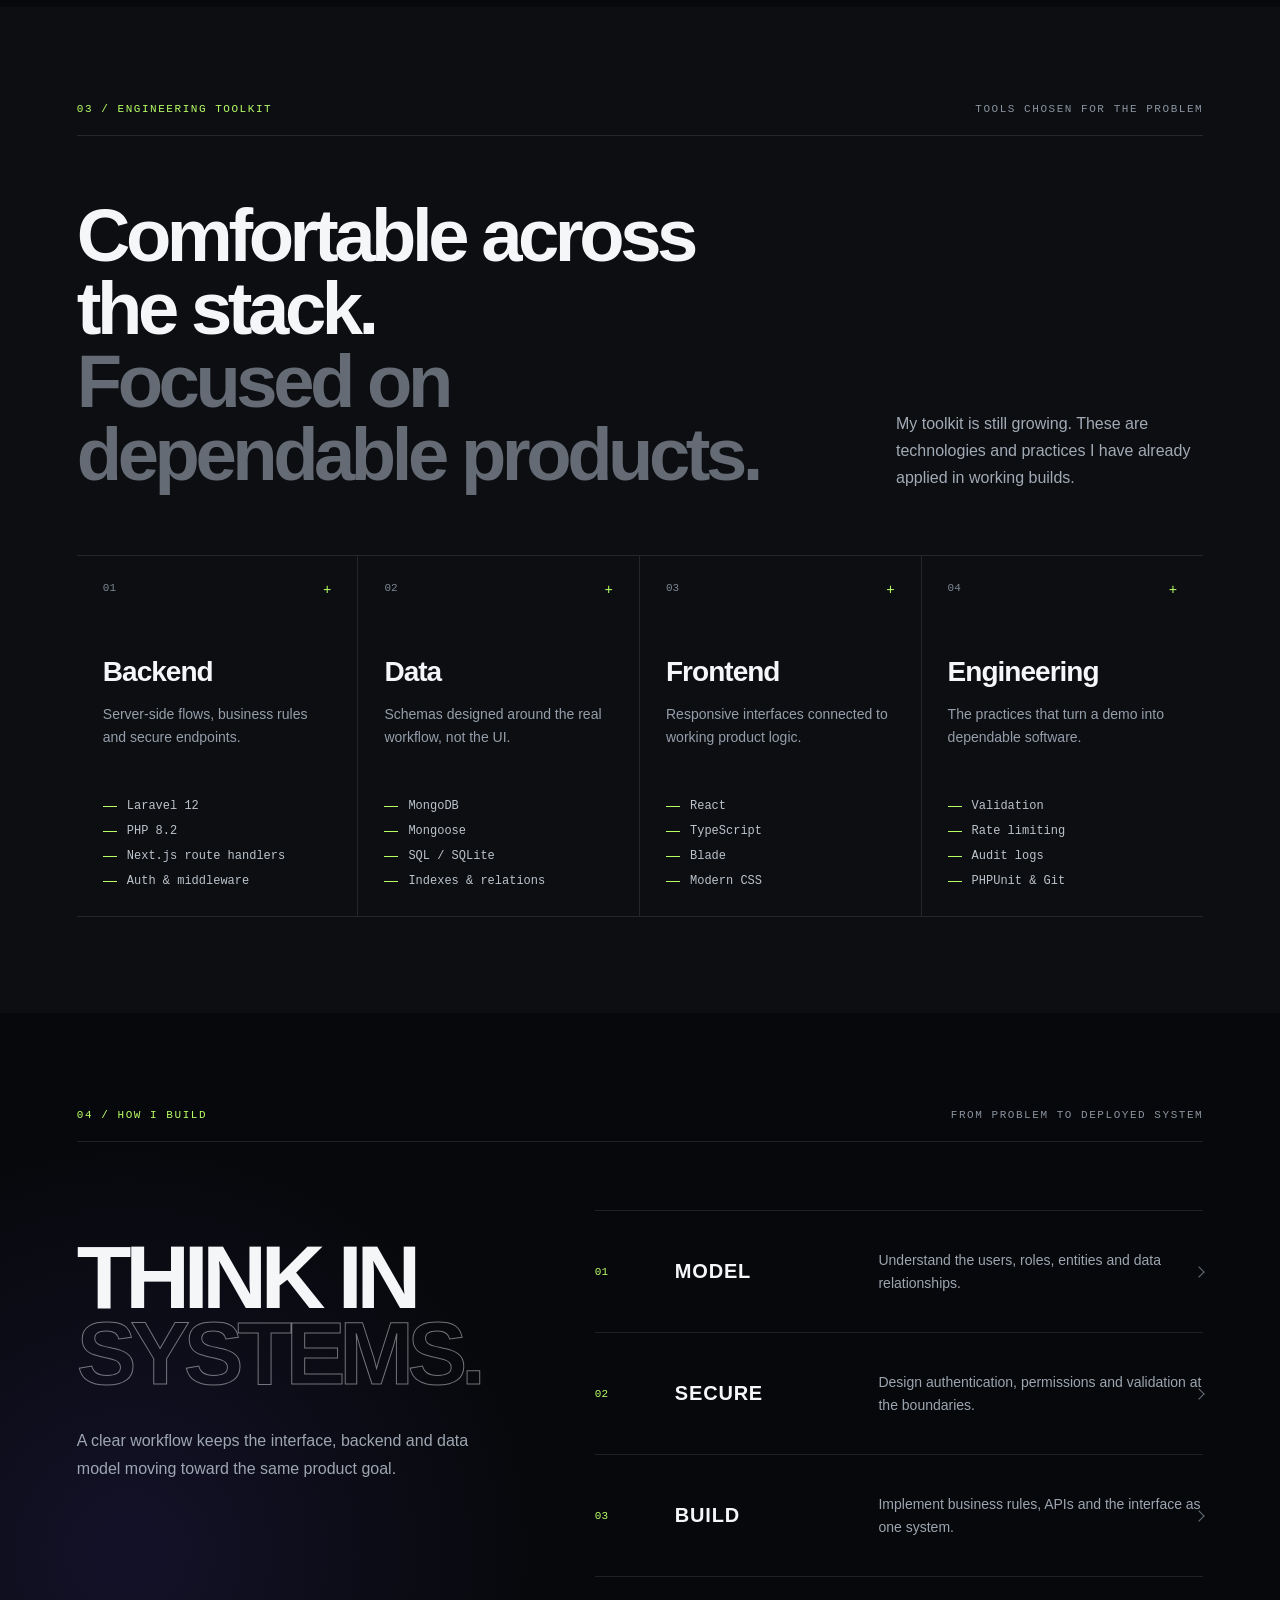
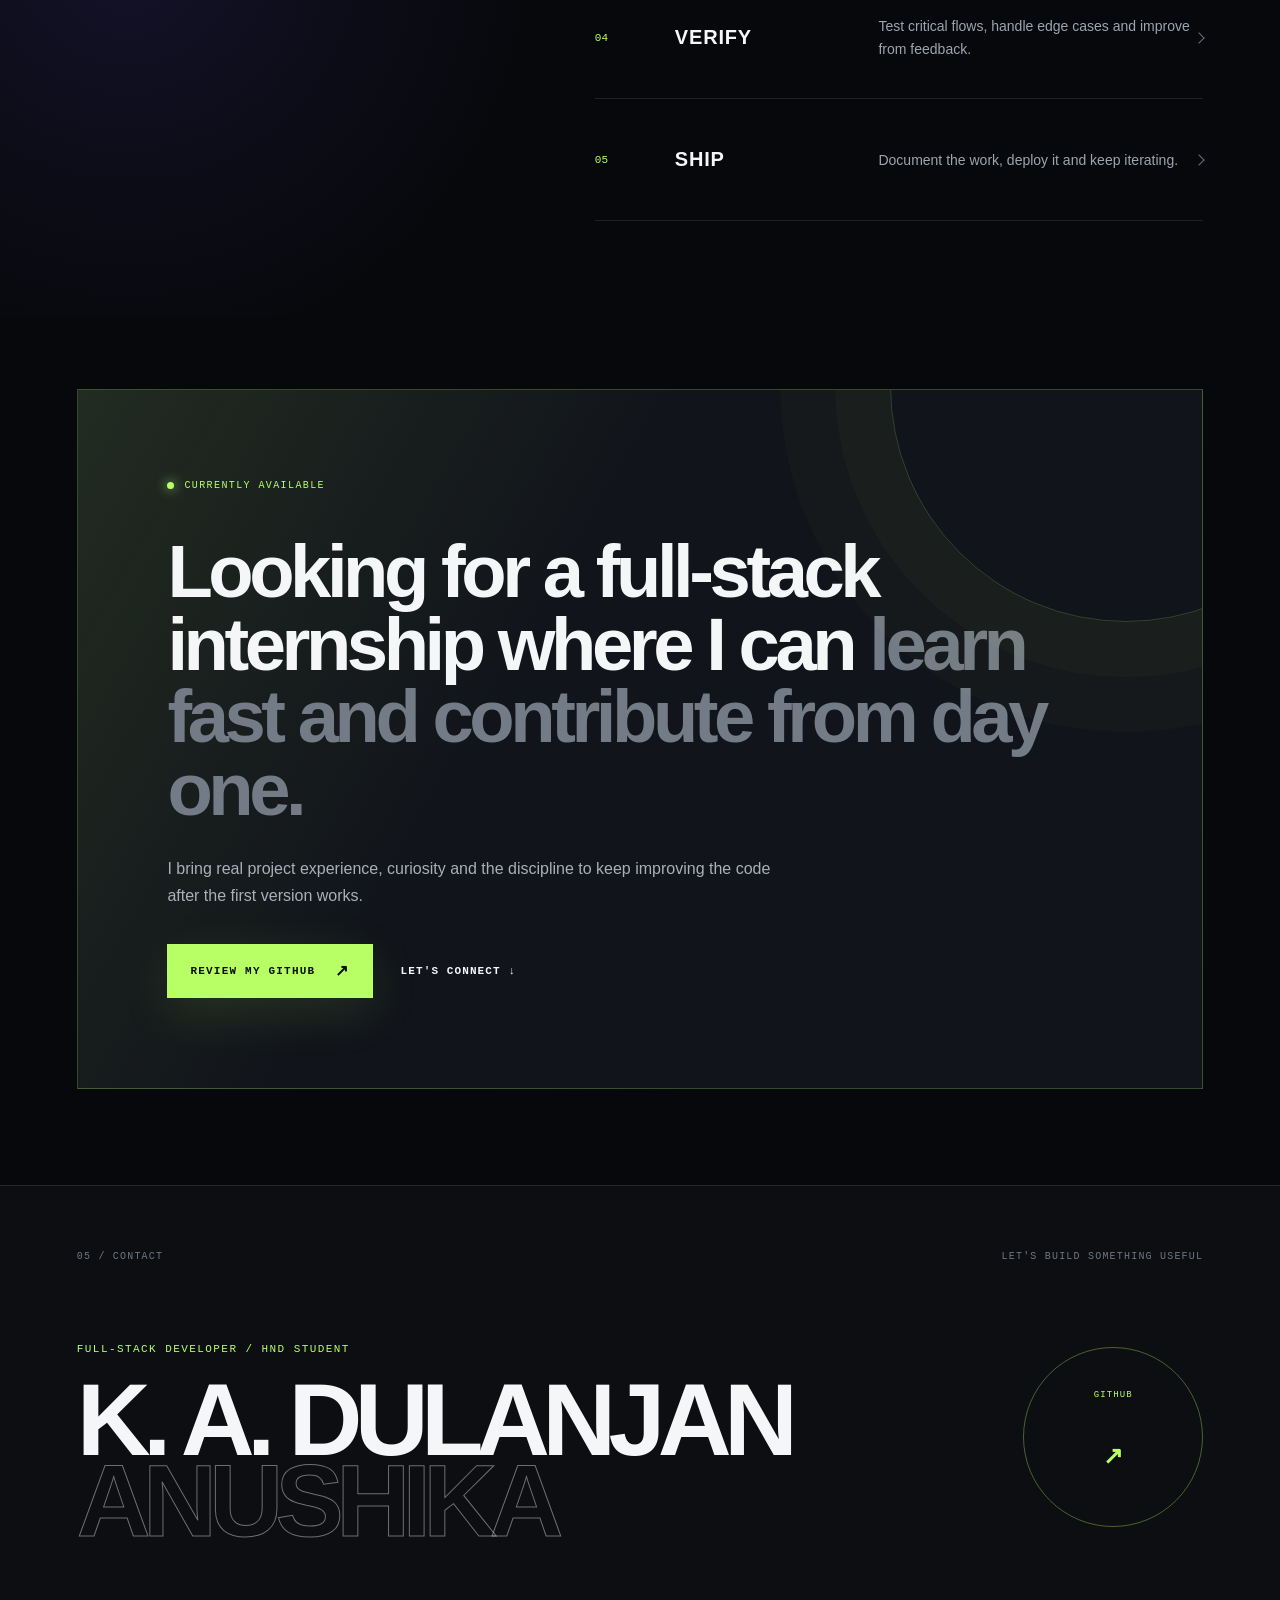
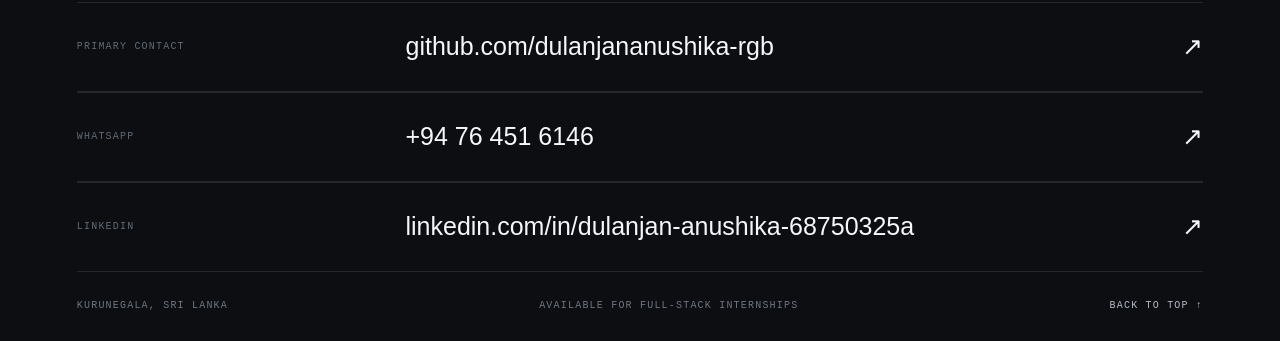
==== commit 1dc304a9: "Add interactive hanging portrait badge" ====
--- a/index.html
+++ b/index.html
@@ -1,84 +1,13 @@
-<!DOCTYPE html><html lang="en"><head><meta charSet="utf-8"/><meta name="viewport" content="width=device-width, initial-scale=1"/><style>:root{--ink:#f4f6f8;--muted:#9199a6;--line:#ffffff1a;--panel:#101217;--black:#07080b;--lime:#b8ff65;--blue:#65a8ff;--purple:#a98cff;--font-geist-sans:"Inter", "Segoe UI", Arial, sans-serif;--font-geist-mono:"SFMono-Regular", Consolas, "Liberation Mono", monospace;--cursor-x:50vw;--cursor-y:50vh;--mouse-x:0;--mouse-y:0}*{box-sizing:border-box}html{scroll-behavior:smooth;background:var(--black);scroll-padding-top:88px}body{background:var(--black);color:var(--ink);font-family:var(--font-geist-sans), Arial, sans-serif;cursor:default;margin:0;overflow-x:hidden}a,button{cursor:pointer}a{color:inherit;text-decoration:none}button{font:inherit}:focus-visible{outline:2px solid var(--lime);outline-offset:4px}::selection{color:#071004;background:var(--lime)}section[id],footer[id]{scroll-margin-top:88px}.skip-link{z-index:120;color:#071004;background:var(--lime);font-family:var(--font-geist-mono), monospace;padding:10px 14px;font-size:11px;font-weight:700;transition:transform .18s;position:fixed;top:12px;left:12px;transform:translateY(-160%)}.skip-link:focus{transform:translateY(0)}.noise{z-index:90;opacity:.055;pointer-events:none;background-image:url("data:image/svg+xml,%3Csvg viewBox='0 0 180 180' xmlns='http://www.w3.org/2000/svg'%3E%3Cfilter id='n'%3E%3CfeTurbulence type='fractalNoise' baseFrequency='.88' numOctaves='4' stitchTiles='stitch'/%3E%3C/filter%3E%3Crect width='100%25' height='100%25' filter='url(%23n)' opacity='.7'/%3E%3C/svg%3E");position:fixed;inset:0}.cursor-glow{z-index:2;left:var(--cursor-x);top:var(--cursor-y);filter:blur(12px);pointer-events:none;background:#72a5ff0e;border-radius:50%;width:420px;height:420px;position:fixed;transform:translate(-50%,-50%)}.scroll-progress{z-index:110;background:linear-gradient(90deg, var(--lime), var(--blue), var(--purple));width:100%;height:2px;transform:scaleX(var(--scroll-progress,0));transform-origin:0;pointer-events:none;position:fixed;top:75px;left:0;box-shadow:0 0 18px #b8ff657a}.site-nav{z-index:80;-webkit-backdrop-filter:blur(18px);backdrop-filter:blur(18px);background:#07080bb3;border-bottom:1px solid #ffffff12;grid-template-columns:1fr auto 1fr;align-items:center;gap:30px;height:76px;padding:0 4.5vw;display:grid;position:fixed;top:0;left:0;right:0}.brand{align-items:center;gap:12px;width:max-content;display:flex}.brand span{color:#071004;background:var(--lime);letter-spacing:-.04em;place-items:center;width:38px;height:38px;font-size:12px;font-weight:900;display:grid}.brand small,.availability,.nav-links a{font-family:var(--font-geist-mono), monospace;letter-spacing:.14em;font-size:10px;font-weight:650}.brand small{color:#b5bbc4}.nav-links{gap:34px;display:flex}.nav-links a{color:#abb1ba;transition:color .18s}.nav-links a:hover{color:var(--ink)}.availability{color:var(--lime);justify-self:end;align-items:center;gap:9px;display:flex}.availability i,.internship-kicker i,.private-badge i{background:currentColor;border-radius:50%;width:7px;height:7px;animation:2.2s ease-in-out infinite pulse;display:block;box-shadow:0 0 12px}.menu-button{border:1px solid var(--line);background:0 0;justify-self:end;width:42px;height:42px;padding:0;display:none}.mobile-nav{display:none}.mobile-nav>summary{list-style:none}.mobile-nav>summary::-webkit-details-marker{display:none}.menu-button span{background:#fff;width:17px;height:1px;margin:5px auto;display:block}.hero{border-bottom:1px solid var(--line);grid-template-columns:minmax(0,1.18fr) minmax(370px,.82fr);align-items:center;gap:6vw;min-height:100vh;padding:140px 6vw 120px;display:grid;position:relative;overflow:hidden}.hero-grid,.architecture-grid{pointer-events:none;background-image:linear-gradient(#ffffff09 1px,#0000 1px),linear-gradient(90deg,#ffffff09 1px,#0000 1px);background-size:58px 58px;position:absolute;inset:0;-webkit-mask-image:linear-gradient(#000 18%,#0000 90%);mask-image:linear-gradient(#000 18%,#0000 90%)}.hero-grid:before{content:"";background:#ffffff14;width:1px;position:absolute;top:0;bottom:0;left:6vw}.hero-orb{pointer-events:none;filter:blur(3px);border-radius:50%;position:absolute}.hero-orb-a{width:48vw;height:48vw;transform:translate(calc(var(--mouse-x) * -18px), calc(var(--mouse-y) * -18px));background:radial-gradient(circle,#5778ff2b,#0000 68%);top:10%;right:-14vw}.hero-orb-b{background:radial-gradient(circle,#b8ff651c,#0000 68%);width:38vw;height:38vw;bottom:-20vw;left:-18vw}.hero-copy,.hero-visual,.proof-strip{z-index:3;position:relative}.eyebrow{color:#a8afb8;font-family:var(--font-geist-mono), monospace;letter-spacing:.17em;align-items:center;gap:12px;margin-bottom:30px;font-size:10px;font-weight:600;display:flex}.eyebrow i{background:#565e68;width:42px;height:1px}.hero h1{letter-spacing:-.075em;max-width:900px;margin:0;font-size:clamp(3.8rem,7.8vw,8.6rem);font-weight:850;line-height:.82}.hero h1 span,.hero h1 strong,.hero h1 em{display:block}.hero h1 span{letter-spacing:-.055em;font-size:.49em;line-height:1.15}.hero h1 strong{color:var(--lime);font-weight:inherit}.hero h1 em{color:#0000;-webkit-text-stroke:1px #f4f6f87a;font-style:normal}.hero-lead{color:#9ca3ae;max-width:650px;margin:35px 0 0;font-size:clamp(1rem,1.35vw,1.25rem);line-height:1.7}.hero-lead b{color:var(--ink);font-weight:570}.hero-actions{flex-wrap:wrap;align-items:center;gap:12px;margin-top:34px;display:flex}.button:disabled{cursor:not-allowed;opacity:.6}.button:disabled:hover{transform:none}.button{border:1px solid var(--line);min-height:52px;font-family:var(--font-geist-mono), monospace;letter-spacing:.11em;text-transform:uppercase;justify-content:center;align-items:center;gap:20px;padding:0 22px;font-size:10px;font-weight:700;transition:transform .18s,background .18s,color .18s;display:inline-flex}.button span{font-size:16px}.button:hover{transform:translateY(-3px)}.button-primary{color:#071004;border-color:var(--lime);background:var(--lime);box-shadow:0 14px 50px #b8ff651f}.button-primary:hover{background:#c7ff87}.button-ghost{color:#d5d9df;background:#ffffff06}.button-ghost:hover{background:#ffffff12}.hero-visual{perspective:1200px;min-height:570px;transform:perspective(1200px) rotateX(var(--tilt-x,0deg)) rotateY(var(--tilt-y,0deg));align-self:center;transition:transform .18s ease-out}.portrait-panel{background:#181b20;border:1px solid #ffffff24;width:min(360px,75%);height:475px;position:absolute;top:15px;right:5%;overflow:hidden;box-shadow:0 50px 120px #00000080}.portrait-panel:before,.portrait-panel:after{content:"";z-index:3;border-color:var(--lime);width:24px;height:24px;position:absolute}.portrait-panel:before{border-top:1px solid;border-left:1px solid;top:12px;left:12px}.portrait-panel:after{border-bottom:1px solid;border-right:1px solid;bottom:12px;right:12px}.portrait-panel img{object-fit:cover;object-position:center 35%;filter:saturate(.75)contrast(1.06);width:100%;height:100%;transform:scale(1.04)}.portrait-shade{background:linear-gradient(#0000 58%,#07080bf5),linear-gradient(100deg,#36537440,#0000 65%);position:absolute;inset:0}.portrait-label{z-index:4;font-family:var(--font-geist-mono), monospace;justify-content:space-between;align-items:end;gap:20px;display:flex;position:absolute;bottom:24px;left:24px;right:24px}.portrait-label span{letter-spacing:.1em;font-size:11px;font-weight:700}.portrait-label small{color:var(--lime);letter-spacing:.1em;font-size:8px}.system-window{z-index:5;-webkit-backdrop-filter:blur(20px);backdrop-filter:blur(20px);background:#0c0e12eb;border:1px solid #ffffff26;width:min(440px,92%);animation:6s ease-in-out infinite windowFloat;position:absolute;bottom:10px;left:0;box-shadow:0 35px 80px #00000080}.window-bar{border-bottom:1px solid var(--line);align-items:center;gap:7px;height:38px;padding:0 14px;display:flex}.window-bar i{background:#4b515a;border-radius:50%;width:6px;height:6px}.window-bar i:first-child{background:var(--lime)}.window-bar span{color:#6f7782;font-family:var(--font-geist-mono), monospace;letter-spacing:.08em;margin-left:auto;font-size:8px}.code-lines{color:#b7bdc6;font-family:var(--font-geist-mono), monospace;padding:19px 16px;font-size:clamp(8px,.75vw,11px);line-height:1.9}.code-lines p{white-space:nowrap;margin:0}.code-lines b{color:#4f5660;width:26px;font-weight:400;display:inline-block}.code-purple{color:var(--purple)}.code-blue{color:var(--blue)}.code-lime{color:var(--lime)}.system-status{color:#77808b;border-top:1px solid var(--line);font-family:var(--font-geist-mono), monospace;letter-spacing:.1em;justify-content:space-between;padding:11px 16px;font-size:8px;display:flex}.system-status span:first-child{color:var(--lime);align-items:center;gap:7px;display:flex}.system-status i{background:var(--lime);border-radius:50%;width:5px;height:5px}.floating-chip{z-index:6;width:58px;height:58px;color:var(--black);background:var(--lime);font-family:var(--font-geist-mono), monospace;letter-spacing:.1em;place-items:center;font-size:9px;font-weight:800;display:grid;position:absolute;box-shadow:0 15px 40px #0006}.chip-one{animation:5s ease-in-out infinite chipFloat;top:80px;right:0}.chip-two{color:#fff;background:#232833;border:1px solid #ffffff29;animation:5s ease-in-out 1.5s infinite chipFloat;bottom:35px;right:13%}.proof-strip{border:1px solid var(--line);-webkit-backdrop-filter:blur(14px);backdrop-filter:blur(14px);background:#0b0d11b8;grid-column:1/-1;grid-template-columns:repeat(4,1fr);margin-top:10px;display:grid}.proof-strip div{border-right:1px solid var(--line);padding:22px 24px}.proof-strip div:last-child{border-right:0}.proof-strip small,.proof-strip b{display:block}.proof-strip small{color:#626a75;font-family:var(--font-geist-mono), monospace;letter-spacing:.16em;margin-bottom:9px;font-size:8px}.proof-strip b{font-size:14px;font-weight:540}.positioning,.work,.stack,.process,.internship,footer{z-index:4;position:relative}.positioning,.work,.stack,.process{padding:120px 6vw}.section-label{border-bottom:1px solid var(--line);justify-content:space-between;align-items:center;gap:30px;padding-bottom:20px;display:flex}.section-label span,.section-label p{font-family:var(--font-geist-mono), monospace;letter-spacing:.14em;margin:0;font-size:9px}.section-label span{color:var(--lime)}.section-label p{color:#737b86;text-transform:uppercase}.positioning{background:#0a0b0f}.positioning-grid{grid-template-columns:1.35fr .65fr;gap:10vw;padding:75px 0 90px;display:grid}.positioning-grid h2,.stack-heading h2,.internship-panel h2{letter-spacing:-.06em;margin:0;font-size:clamp(2.7rem,5.8vw,6.2rem);font-weight:570;line-height:.98}.positioning-copy{align-self:end}.positioning-copy p{color:#969eaa;margin:0 0 20px;font-size:15px;line-height:1.75}.value-grid{border-top:1px solid var(--line);border-bottom:1px solid var(--line);grid-template-columns:repeat(3,1fr);display:grid}.value-grid article{border-right:1px solid var(--line);min-height:240px;padding:28px;transition:background .22s}.value-grid article:last-child{border-right:0}.value-grid article:hover{background:#ffffff06}.value-grid span{color:#4f5660;font-family:var(--font-geist-mono), monospace;font-size:9px}.value-grid h3{margin:72px 0 12px;font-size:20px;font-weight:560}.value-grid p{color:#818995;max-width:340px;margin:0;font-size:13px;line-height:1.65}.work{background:var(--black)}.case-study{--case-accent:var(--lime);background:#0c0e12;border:1px solid #ffffff1c;margin-top:90px;box-shadow:0 45px 120px #00000038}.case-blue{--case-accent:var(--blue)}.case-purple{--case-accent:var(--purple)}.case-top{border-bottom:1px solid var(--line);justify-content:space-between;align-items:center;gap:24px;min-height:74px;padding:0 26px;display:flex}.case-top>div{align-items:center;gap:18px;display:flex}.case-number{color:var(--case-accent);font-family:var(--font-geist-mono), monospace;font-size:10px}.case-top p,.case-links a{font-family:var(--font-geist-mono), monospace;letter-spacing:.12em;margin:0;font-size:9px}.case-top p{color:#767e89}.case-links a{color:#b6bdc6;border:1px solid var(--line);padding:12px 14px;transition:color .18s,border .18s}.case-links a:hover{color:var(--case-accent);border-color:var(--case-accent)}.case-main{grid-template-columns:.8fr 1.2fr;min-height:540px;display:grid}.case-story{border-right:1px solid var(--line);flex-direction:column;padding:clamp(35px,5vw,76px);display:flex}.case-story h3{letter-spacing:-.065em;max-width:550px;margin:0;font-size:clamp(2.8rem,5vw,5.8rem);font-weight:620;line-height:.92}.project-title-link{transition:color .18s}.project-title-link:hover{color:var(--case-accent)}.project-title-link span{vertical-align:top;font-size:.42em}.case-summary{color:#9ba3ae;max-width:570px;margin:35px 0;font-size:16px;line-height:1.7}.case-challenge{border-top:1px solid var(--line);margin-top:auto;padding-top:26px}.case-challenge small,.case-evidence small,.case-stack small{color:var(--case-accent);font-family:var(--font-geist-mono), monospace;letter-spacing:.14em;font-size:8px;font-weight:650}.case-challenge p{color:#818a96;max-width:540px;margin:13px 0 0;font-size:13px;line-height:1.7}.architecture{--tilt-x:0deg;--tilt-y:0deg;background:radial-gradient(circle at 75% 25%, color-mix(in srgb, var(--case-accent) 16%, transparent), transparent 35%), linear-gradient(140deg, #141821, #090b0f);perspective:1200px;min-height:540px;transform:perspective(1200px) rotateX(var(--tilt-x)) rotateY(var(--tilt-y));transition:transform .18s ease-out;position:relative;overflow:hidden}.architecture:before{content:"";border:1px solid color-mix(in srgb, var(--case-accent) 28%, transparent);width:340px;height:340px;box-shadow:0 0 0 45px color-mix(in srgb, var(--case-accent) 3%, transparent), 0 0 0 90px color-mix(in srgb, var(--case-accent) 2%, transparent);border-radius:50%;animation:18s linear infinite slowSpin;position:absolute;bottom:-160px;right:-160px}.architecture-head{z-index:2;color:#68717c;font-family:var(--font-geist-mono), monospace;letter-spacing:.12em;justify-content:space-between;font-size:8px;display:flex;position:absolute;top:28px;left:32px;right:32px}.architecture-head span{color:var(--case-accent)}.architecture-flow{z-index:2;grid-template-columns:repeat(4,1fr);align-items:stretch;display:grid;position:absolute;top:42%;left:8%;right:8%}.flow-step{-webkit-backdrop-filter:blur(12px);backdrop-filter:blur(12px);background:#07090de0;border:1px solid #ffffff21;flex-direction:column;justify-content:space-between;min-height:104px;padding:15px 13px;animation:5s ease-in-out infinite nodeFloat;display:flex;position:relative}.flow-step:nth-child(2){animation-delay:.5s}.flow-step:nth-child(3){animation-delay:1s}.flow-step:nth-child(4){animation-delay:1.5s}.flow-step span,.flow-step b{font-family:var(--font-geist-mono), monospace}.flow-step span{color:var(--case-accent);font-size:8px}.flow-step b{letter-spacing:.08em;max-width:90px;font-size:clamp(8px,.75vw,10px);line-height:1.5}.flow-step i{z-index:3;width:32px;height:21px;color:var(--case-accent);border:1px solid color-mix(in srgb, var(--case-accent) 38%, transparent);background:#0a0c10;place-items:center;font-size:11px;font-style:normal;display:grid;position:absolute;top:50%;right:-17px;transform:translateY(-50%)}.architecture-foot{z-index:2;grid-template-columns:1fr auto;align-items:end;display:grid;position:absolute;bottom:27px;left:32px;right:32px}.architecture-foot>span{color:var(--case-accent);font-family:var(--font-geist-mono), monospace;letter-spacing:.1em;align-items:center;gap:8px;font-size:8px;display:flex}.architecture-foot>span i{background:var(--case-accent);width:6px;height:6px;box-shadow:0 0 12px var(--case-accent);border-radius:50%}.architecture-foot strong{color:var(--case-accent);letter-spacing:-.06em;grid-area:1/2/3;font-size:64px;font-weight:670;line-height:.8}.architecture-foot small{color:#707985;font-family:var(--font-geist-mono), monospace;letter-spacing:.1em;font-size:8px}.case-evidence{border-top:1px solid var(--line);grid-template-columns:1.35fr .65fr;display:grid}.case-evidence>div{padding:34px}.case-evidence>div:first-child{border-right:1px solid var(--line)}.case-evidence ul{grid-template-columns:1fr 1fr;gap:16px 26px;margin:24px 0 0;padding:0;list-style:none;display:grid}.case-evidence li{color:#a0a8b3;align-items:flex-start;gap:11px;font-size:12px;line-height:1.55;display:flex}.case-evidence li i{height:20px;color:var(--case-accent);border:1px solid color-mix(in srgb, var(--case-accent) 40%, transparent);border-radius:50%;flex:0 0 20px;place-items:center;font-size:9px;font-style:normal;display:grid}.case-stack>div{flex-wrap:wrap;gap:8px;margin-top:22px;display:flex}.case-stack span{color:#aab1bb;border:1px solid var(--line);font-family:var(--font-geist-mono), monospace;letter-spacing:.08em;padding:9px 11px;font-size:8px}.secondary-build{border:1px solid var(--line);background:#0b0d11;grid-template-columns:1fr 1.1fr auto;align-items:center;gap:6vw;margin-top:26px;padding:35px;display:grid}.secondary-build>div>span,.private-badge{font-family:var(--font-geist-mono), monospace;letter-spacing:.12em;font-size:8px}.secondary-build>div>span{color:#636b76}.secondary-build h3{letter-spacing:-.035em;margin:13px 0 0;font-size:28px;font-weight:560}.secondary-build>p{color:#838b97;margin:0;font-size:13px;line-height:1.65}.secondary-links{flex-wrap:wrap;gap:8px;display:flex}.secondary-links a{color:#b6bdc6;border:1px solid var(--line);font-family:var(--font-geist-mono), monospace;letter-spacing:.1em;padding:11px 13px;font-size:9px;transition:color .18s,border .18s}.secondary-links a:hover{color:var(--lime);border-color:var(--lime)}.private-badge{color:#9ba2ab;white-space:nowrap;align-items:center;gap:8px;display:flex}.private-badge i{background:#6f7782}.stack{background:#0c0e12}.stack-heading{grid-template-columns:1.4fr .6fr;align-items:end;gap:8vw;padding:80px 0;display:grid}.stack-heading h2 span{color:#646b75}.stack-heading>p{color:#9098a4;max-width:460px;margin:0;font-size:14px;line-height:1.7}.toolkit-grid{border-top:1px solid var(--line);border-bottom:1px solid var(--line);grid-template-columns:repeat(4,1fr);display:grid}.toolkit-grid article{border-right:1px solid var(--line);min-height:430px;padding:26px;transition:background .25s,transform .25s;position:relative;overflow:hidden}.toolkit-grid article:last-child{border-right:0}.toolkit-grid article:before{content:"";opacity:0;background:radial-gradient(circle,#7399ff1f,#0000 68%);height:60%;transition:opacity .25s;position:absolute;inset:auto -40% -55%}.toolkit-grid article:hover{background:#11141a;transform:translateY(-6px)}.toolkit-grid article:hover:before{opacity:1}.toolkit-top{color:#5d6570;font-family:var(--font-geist-mono), monospace;justify-content:space-between;font-size:9px;display:flex}.toolkit-top i{color:var(--lime);font-size:14px;font-style:normal}.toolkit-grid h3{letter-spacing:-.035em;margin:76px 0 15px;font-size:28px;font-weight:560}.toolkit-grid p{color:#7f8792;min-height:70px;margin:0;font-size:12px;line-height:1.65}.toolkit-grid ul{gap:11px;margin:45px 0 0;padding:0;list-style:none;display:grid}.toolkit-grid li{color:#aeb5be;font-family:var(--font-geist-mono), monospace;align-items:center;gap:10px;font-size:9px;display:flex}.toolkit-grid li:before{content:"";background:var(--lime);width:14px;height:1px}.process{background:#07080b;overflow:hidden}.process-glow{pointer-events:none;background:radial-gradient(circle,#7058ff1f,#0000 66%);border-radius:50%;width:70vw;height:70vw;position:absolute;top:10%;left:-25vw}.process-layout{grid-template-columns:.75fr 1.25fr;gap:9vw;padding-top:85px;display:grid}.process-title{align-self:start;position:sticky;top:130px}.process-title h2{letter-spacing:-.07em;margin:0;font-size:clamp(3.8rem,7vw,7.8rem);font-weight:750;line-height:.85}.process-title h2 span{color:#0000;-webkit-text-stroke:1px #f4f6f873}.process-title p{color:#848c98;max-width:420px;margin:35px 0 0;font-size:14px;line-height:1.75}.process-list{border-top:1px solid var(--line)}.process-list article{border-bottom:1px solid var(--line);grid-template-columns:55px .55fr 1fr;align-items:center;gap:25px;min-height:145px;transition:padding .22s,background .22s;display:grid;position:relative}.process-list article:hover{background:#ffffff05;padding-left:18px}.process-list article>span{color:var(--lime);font-family:var(--font-geist-mono), monospace;font-size:9px}.process-list h3{letter-spacing:.04em;margin:0;font-size:20px;font-weight:580}.process-list p{color:#838b96;max-width:430px;margin:0;font-size:12px;line-height:1.6}.process-list i{border-top:1px solid #66707b;border-right:1px solid #66707b;width:8px;height:8px;position:absolute;top:50%;right:0;transform:translateY(-50%)rotate(45deg)}.internship{background:#07080b;padding:90px 6vw 120px}.internship-panel{background:linear-gradient(120deg,#b8ff651a,#0000 40%),#11141a;border:1px solid #b8ff653b;padding:clamp(40px,7vw,95px);position:relative;overflow:hidden}.internship-panel:after{content:"";border:1px solid #b8ff6533;border-radius:50%;width:470px;height:470px;position:absolute;top:-240px;right:-160px;box-shadow:0 0 0 55px #b8ff6506,0 0 0 110px #b8ff6505}.internship-kicker{color:var(--lime);font-family:var(--font-geist-mono), monospace;letter-spacing:.14em;align-items:center;gap:10px;font-size:9px;display:flex}.internship-panel h2{max-width:1150px;margin-top:45px}.internship-panel h2 span{color:#737b86}.internship-panel>p{color:#939ba7;max-width:610px;margin:28px 0 35px;font-size:14px;line-height:1.7}.internship-panel>div{align-items:center;gap:28px;display:flex}.text-link{font-family:var(--font-geist-mono), monospace;letter-spacing:.1em;text-transform:uppercase;font-size:9px;font-weight:650}footer{border-top:1px solid var(--line);background:#0c0e12;padding:55px 6vw 30px}.footer-top,.footer-bottom{color:#6f7782;font-family:var(--font-geist-mono), monospace;letter-spacing:.12em;justify-content:space-between;align-items:center;font-size:8px;display:flex}.footer-main{justify-content:space-between;align-items:center;gap:40px;min-height:420px;display:flex}.footer-main p{color:var(--lime);font-family:var(--font-geist-mono), monospace;letter-spacing:.13em;font-size:9px}.footer-main h2{letter-spacing:-.075em;margin:25px 0 0;font-size:clamp(3.6rem,8vw,9rem);font-weight:730;line-height:.79}.footer-main h2 span{color:#0000;-webkit-text-stroke:1px #f4f6f86b}.github-orbit{width:180px;height:180px;color:var(--lime);font-family:var(--font-geist-mono), monospace;letter-spacing:.12em;border:1px solid #b8ff6559;border-radius:50%;flex:none;place-items:center;font-size:9px;transition:color .25s,background .25s,transform .25s;display:grid}.github-orbit b{margin-top:-55px;font-size:24px;display:block}.github-orbit:hover{color:#071004;background:var(--lime);transform:rotate(-8deg)scale(1.04)}.contact-link{border-top:1px solid var(--line);border-bottom:1px solid var(--line);grid-template-columns:.4fr 1fr auto;align-items:center;gap:30px;min-height:90px;transition:padding .22s,color .22s;display:grid}.contact-link:hover{color:var(--lime);padding:0 18px}.contact-link small{color:#626a75;font-family:var(--font-geist-mono), monospace;letter-spacing:.12em;font-size:8px}.contact-link b{font-size:clamp(16px,2vw,25px);font-weight:520}.contact-link span{font-size:25px}.footer-bottom{padding-top:28px}.footer-bottom a{color:#b5bbc4}.floating-contact{z-index:100;position:fixed;bottom:clamp(18px,2.3vw,34px);right:clamp(18px,2.3vw,34px)}.floating-contact>summary{z-index:2;color:#071004;background:var(--lime);cursor:pointer;border:1px solid #ffffff57;border-radius:999px;align-items:center;gap:12px;min-width:176px;min-height:58px;padding:8px 15px 8px 9px;list-style:none;transition:transform .22s,background .22s,box-shadow .22s;animation:4.8s ease-in-out infinite contactAttention;display:flex;position:relative;box-shadow:0 16px 45px #0000006b,0 0 #b8ff6547}.floating-contact>summary::-webkit-details-marker{display:none}.floating-contact>summary:hover{background:#cbff8f;transform:translateY(-3px);box-shadow:0 19px 52px #00000080,0 0 28px #b8ff6529}.contact-bubble-icon{background:#071004;border-radius:50%;flex:0 0 42px;justify-content:center;align-items:center;gap:3px;width:42px;height:42px;display:flex}.contact-bubble-icon i{background:var(--lime);border-radius:50%;width:3px;height:3px}.contact-bubble-copy{text-align:left;gap:2px;display:grid}.contact-bubble-copy small,.contact-bubble-copy b{font-family:var(--font-geist-mono), monospace;letter-spacing:.1em;line-height:1}.contact-bubble-copy small{opacity:.65;font-size:7px}.contact-bubble-copy b{font-size:10px}.contact-bubble-close{opacity:0;place-items:center;font-size:27px;font-weight:300;transition:opacity .18s,transform .22s;display:grid;position:absolute;inset:0;transform:rotate(-70deg)}.floating-contact[open]>summary{width:58px;min-width:58px;margin-left:auto;padding:0;animation:none}.floating-contact[open] .contact-bubble-icon,.floating-contact[open] .contact-bubble-copy{opacity:0}.floating-contact[open] .contact-bubble-close{opacity:1;transform:rotate(0)}.quick-contact-panel{-webkit-backdrop-filter:blur(22px);backdrop-filter:blur(22px);transform-origin:100% 100%;background:radial-gradient(circle at 100% 0,#b8ff651c,#0000 38%),#0e1015f7;border:1px solid #b8ff653d;border-radius:18px;width:min(340px,100vw - 36px);padding:21px;animation:.28s cubic-bezier(.2,.8,.2,1) both contactPanelIn;position:absolute;bottom:72px;right:0;overflow:hidden;box-shadow:0 26px 85px #0000009e}.quick-contact-panel:before{content:"";pointer-events:none;background-image:linear-gradient(#ffffff06 1px,#0000 1px),linear-gradient(90deg,#ffffff06 1px,#0000 1px);background-size:32px 32px;position:absolute;inset:0;-webkit-mask-image:linear-gradient(#000,#0000 80%);mask-image:linear-gradient(#000,#0000 80%)}.quick-contact-head,.quick-contact-panel>p,.quick-contact-links{z-index:1;position:relative}.quick-contact-head{justify-content:space-between;align-items:center;gap:14px;display:flex}.quick-contact-head>div{align-items:center;gap:8px;display:flex}.quick-contact-head i{background:var(--lime);width:7px;height:7px;box-shadow:0 0 12px var(--lime);border-radius:50%;animation:2.2s ease-in-out infinite pulse}.quick-contact-head span,.quick-contact-head small{font-family:var(--font-geist-mono), monospace;letter-spacing:.1em;font-size:8px}.quick-contact-head span{color:var(--lime)}.quick-contact-head small{color:#69717c}.quick-contact-panel>p{color:#929aa5;margin:18px 0;font-size:12px;line-height:1.65}.quick-contact-links{gap:8px;display:grid}.quick-contact-links a{border:1px solid var(--line);background:#ffffff07;border-radius:11px;grid-template-columns:38px 1fr auto;align-items:center;gap:12px;min-height:65px;padding:9px 12px;transition:border-color .18s,background .18s,transform .18s;display:grid}.quick-contact-links a:hover{background:#b8ff650e;border-color:#b8ff6561;transform:translate(-4px)}.quick-contact-mark{width:38px;height:38px;color:var(--lime);font-family:var(--font-geist-mono), monospace;background:#080a0d;border:1px solid #b8ff653b;border-radius:50%;place-items:center;font-size:9px;font-weight:750;display:grid}.quick-contact-links a>span:nth-child(2){gap:5px;min-width:0;display:grid}.quick-contact-links small,.quick-contact-links b{font-family:var(--font-geist-mono), monospace}.quick-contact-links small{color:#69717c;letter-spacing:.12em;font-size:7px}.quick-contact-links b{color:#d9dee4;text-overflow:ellipsis;white-space:nowrap;font-size:10px;font-weight:560;overflow:hidden}.quick-contact-links a>i{color:var(--lime);font-size:15px;font-style:normal}[data-reveal]{opacity:1;transform:none}.reveal-ready [data-reveal]{opacity:0;filter:blur(7px);transition:opacity .75s cubic-bezier(.2, .8, .2, 1) var(--reveal-delay,0s), transform .75s cubic-bezier(.2, .8, .2, 1) var(--reveal-delay,0s), filter .65s ease var(--reveal-delay,0s);transform:translateY(42px)}.reveal-ready [data-reveal].is-visible{opacity:1;filter:blur();transform:translateY(0)}.hero-in{opacity:0;animation:.85s cubic-bezier(.2,.8,.2,1) forwards heroEnter}.hero-copy .eyebrow{animation-delay:.12s}.hero-copy h1{animation-delay:.23s}.hero-lead{animation-delay:.39s}.hero-actions{animation-delay:.5s}.hero-visual{animation-delay:.38s}.proof-strip{animation-delay:.65s}@keyframes heroEnter{0%{opacity:0;transform:translateY(28px)}to{opacity:1;transform:translateY(0)}}@keyframes pulse{0%,to{opacity:1;transform:scale(1)}50%{opacity:.45;transform:scale(.76)}}@keyframes windowFloat{0%,to{transform:translateY(0)}50%{transform:translateY(-10px)}}@keyframes chipFloat{0%,to{transform:translateY(0)rotate(0)}50%{transform:translateY(-14px)rotate(3deg)}}@keyframes slowSpin{to{transform:rotate(360deg)}}@keyframes nodeFloat{0%,to{border-color:#ffffff21;transform:translateY(0)}50%{border-color:color-mix(in srgb, var(--case-accent) 42%, transparent);transform:translateY(-7px)}}@keyframes contactAttention{0%,76%,to{box-shadow:0 16px 45px #0000006b,0 0 #b8ff6500}84%{box-shadow:0 16px 45px #0000006b,0 0 0 11px #b8ff651c}92%{box-shadow:0 16px 45px #0000006b,0 0 0 19px #b8ff6500}}@keyframes contactPanelIn{0%{opacity:0;transform:translateY(14px)scale(.94)}to{opacity:1;transform:translateY(0)scale(1)}}@media (width<=1100px){.hero{grid-template-columns:1fr .75fr;gap:3vw}.hero-visual{min-height:510px}.portrait-panel{height:420px}.case-main,.case-evidence{grid-template-columns:1fr}.case-story{border-right:0;border-bottom:1px solid var(--line);min-height:500px}.case-evidence>div:first-child{border-right:0;border-bottom:1px solid var(--line)}.toolkit-grid{grid-template-columns:1fr 1fr}.toolkit-grid article:nth-child(2){border-right:0}.toolkit-grid article:nth-child(-n+2){border-bottom:1px solid var(--line)}.process-layout{grid-template-columns:1fr}.process-title{position:relative;top:auto}}@media (width<=820px){.scroll-progress{top:67px}.site-nav{grid-template-columns:1fr auto;height:68px;padding:0 22px}.availability{display:none}.menu-button{display:block}.site-nav>.nav-links{display:none}.mobile-nav{display:block}.mobile-nav-links{border-bottom:1px solid var(--line);opacity:0;pointer-events:none;background:#07080bf5;gap:0;padding:12px 22px 22px;transition:transform .25s,opacity .25s;display:grid;position:fixed;top:68px;left:0;right:0;transform:translateY(-130%)}.mobile-nav[open] .mobile-nav-links{opacity:1;pointer-events:auto;transform:translateY(0)}.mobile-nav-links a{border-bottom:1px solid var(--line);padding:18px 0}.hero{grid-template-columns:1fr;padding:125px 22px 60px}.hero h1{font-size:clamp(3.6rem,16vw,6rem)}.hero-visual{width:100%;min-height:570px;margin-top:35px}.portrait-panel{width:85%;height:455px;right:0}.system-window{width:88%;left:0}.proof-strip{grid-template-columns:1fr 1fr}.proof-strip div:nth-child(2){border-right:0}.proof-strip div:nth-child(-n+2){border-bottom:1px solid var(--line)}.positioning,.work,.stack,.process{padding:90px 22px}.positioning-grid,.stack-heading{grid-template-columns:1fr;gap:42px}.value-grid{grid-template-columns:1fr}.value-grid article{border-right:0;border-bottom:1px solid var(--line);min-height:205px}.value-grid article:last-child{border-bottom:0}.value-grid h3{margin-top:50px}.case-study{margin-top:55px}.case-top{flex-direction:column;align-items:flex-start;padding:22px}.case-top>div:first-child{flex-direction:column;align-items:flex-start}.case-main{min-height:auto}.case-story{min-height:540px;padding:36px 22px}.architecture{min-height:490px}.architecture-flow{grid-template-columns:1fr 1fr;gap:16px;top:24%}.flow-step i{display:none}.case-evidence ul{grid-template-columns:1fr}.secondary-build{grid-template-columns:1fr;gap:25px}.process-list article{grid-template-columns:38px .45fr 1fr}.internship{padding:40px 22px 80px}footer{padding:45px 22px 26px}.footer-main{min-height:390px}.github-orbit{width:115px;height:115px}.github-orbit b{margin-top:-40px}}@media (width<=560px){.brand small{display:none}.hero{min-height:auto}.hero-actions,.internship-panel>div{flex-direction:column;align-items:stretch}.button{width:100%}.hero-visual{min-height:500px}.portrait-panel{width:90%;height:405px}.system-window{width:95%}.chip-one{display:none}.proof-strip{grid-template-columns:1fr}.proof-strip div{border-right:0;border-bottom:1px solid var(--line)}.proof-strip div:last-child{border-bottom:0}.section-label{flex-direction:column;align-items:flex-start;gap:10px}.positioning-grid h2,.stack-heading h2,.internship-panel h2{font-size:2.6rem}.case-top>div:last-child{flex-direction:column;align-items:stretch;width:100%}.case-links a{text-align:center}.secondary-links{flex-direction:column}.secondary-links a{text-align:center}.case-story h3{font-size:2.8rem}.architecture{min-height:520px}.architecture-flow{top:20%}.architecture-foot{left:20px;right:20px}.case-evidence>div{padding:28px 22px}.toolkit-grid{grid-template-columns:1fr}.toolkit-grid article,.toolkit-grid article:nth-child(2){border-right:0;border-bottom:1px solid var(--line);min-height:370px}.process-title h2{font-size:3.7rem}.process-list article{grid-template-columns:38px 1fr;gap:15px;padding:25px 0}.process-list p{grid-column:2}.footer-main{min-height:360px}.footer-main h2{font-size:3.5rem}.github-orbit{display:none}.contact-link{grid-template-columns:1fr auto}.contact-link small{grid-column:1/-1}.contact-link b{overflow-wrap:anywhere}.footer-bottom{flex-direction:column;align-items:flex-start;gap:14px}.floating-contact{bottom:14px;right:14px}.floating-contact>summary{width:58px;min-width:58px;padding:0}.contact-bubble-copy{display:none}.quick-contact-panel{width:min(330px,100vw - 28px);padding:18px;bottom:69px}}@media (prefers-reduced-motion:reduce){html{scroll-behavior:auto}*,:before,:after{transition-duration:.01ms!important;animation-duration:.01ms!important;animation-iteration-count:1!important}[data-reveal],.reveal-ready [data-reveal],.hero-in{opacity:1;transform:none}.scroll-progress{display:none}.floating-contact>summary,.quick-contact-panel{animation:none}}@media (pointer:coarse){.cursor-glow{display:none}}
-</style><title>K. A. Dulanjan Anushika | Full-Stack Developer</title><meta name="description" content="Full-stack developer portfolio of K. A. Dulanjan Anushika, an HND student building secure, data-driven web systems with Laravel, Next.js, MongoDB and SQL."/><meta property="og:title" content="K. A. Dulanjan Anushika | Full-Stack Developer"/><meta property="og:description" content="HND student building secure, data-driven web systems from database to interface."/><meta property="og:type" content="website"/><meta property="og:image" content="/og-fullstack-portfolio.png"/><meta name="twitter:card" content="summary_large_image"/><meta name="twitter:title" content="K. A. Dulanjan Anushika | Full-Stack Developer"/><meta name="twitter:description" content="HND student building secure, data-driven web systems from database to interface."/><meta name="twitter:image" content="/og-fullstack-portfolio.png"/><link rel="icon" href="/favicon.svg"/>
-</head><body><main><div class="noise" aria-hidden="true"></div><div class="cursor-glow" aria-hidden="true"></div><div class="scroll-progress" aria-hidden="true"></div><a class="skip-link" href="#work">Skip to case studies</a><header class="site-nav"><a class="brand" href="#home" aria-label="Dulanjan home"><span>DA</span><small>FULL STACK</small></a><nav class="nav-links" aria-label="Primary navigation"><a href="#work">Work</a><a href="#stack">Stack</a><a href="#process">Process</a><a href="#contact">Contact</a></nav><a class="availability" href="#contact"><i></i> Seeking an internship</a><details class="mobile-nav"><summary class="menu-button" aria-label="Toggle navigation"><span></span><span></span></summary><nav class="mobile-nav-links" aria-label="Mobile navigation"><a href="#work">Work</a><a href="#stack">Stack</a><a href="#process">Process</a><a href="#contact">Contact</a></nav></details></header><section class="hero" id="home" aria-labelledby="hero-title"><div class="hero-grid" aria-hidden="true"></div><div class="hero-orb hero-orb-a" aria-hidden="true"></div><div class="hero-orb hero-orb-b" aria-hidden="true"></div><div class="hero-copy"><div class="eyebrow hero-in"><span>HND YEAR 02</span><i></i><span>SRI LANKA</span></div><h1 class="hero-in" id="hero-title"><span>I BUILD COMPLETE</span><strong>FULL-STACK</strong><em>WEB SYSTEMS.</em></h1><p class="hero-lead hero-in">I&#x27;m <b>K. A. Dulanjan Anushika</b>, a second-year HND student building secure, data-driven products from database design and backend logic to the final interface.</p><div class="hero-actions hero-in"><a class="button button-primary" href="#work">Explore case studies <span>↓</span></a><a class="button button-ghost" href="https://github.com/dulanjananushika-rgb" target="_blank" rel="noreferrer">GitHub profile <span>↗</span></a><a class="button button-ghost" href="/cv.pdf" download="Dulanjan-Anushika-CV.pdf">Download CV <span>↓</span></a></div></div><div class="hero-visual hero-in" data-tilt="true"><div class="portrait-panel"><img src="[data-uri]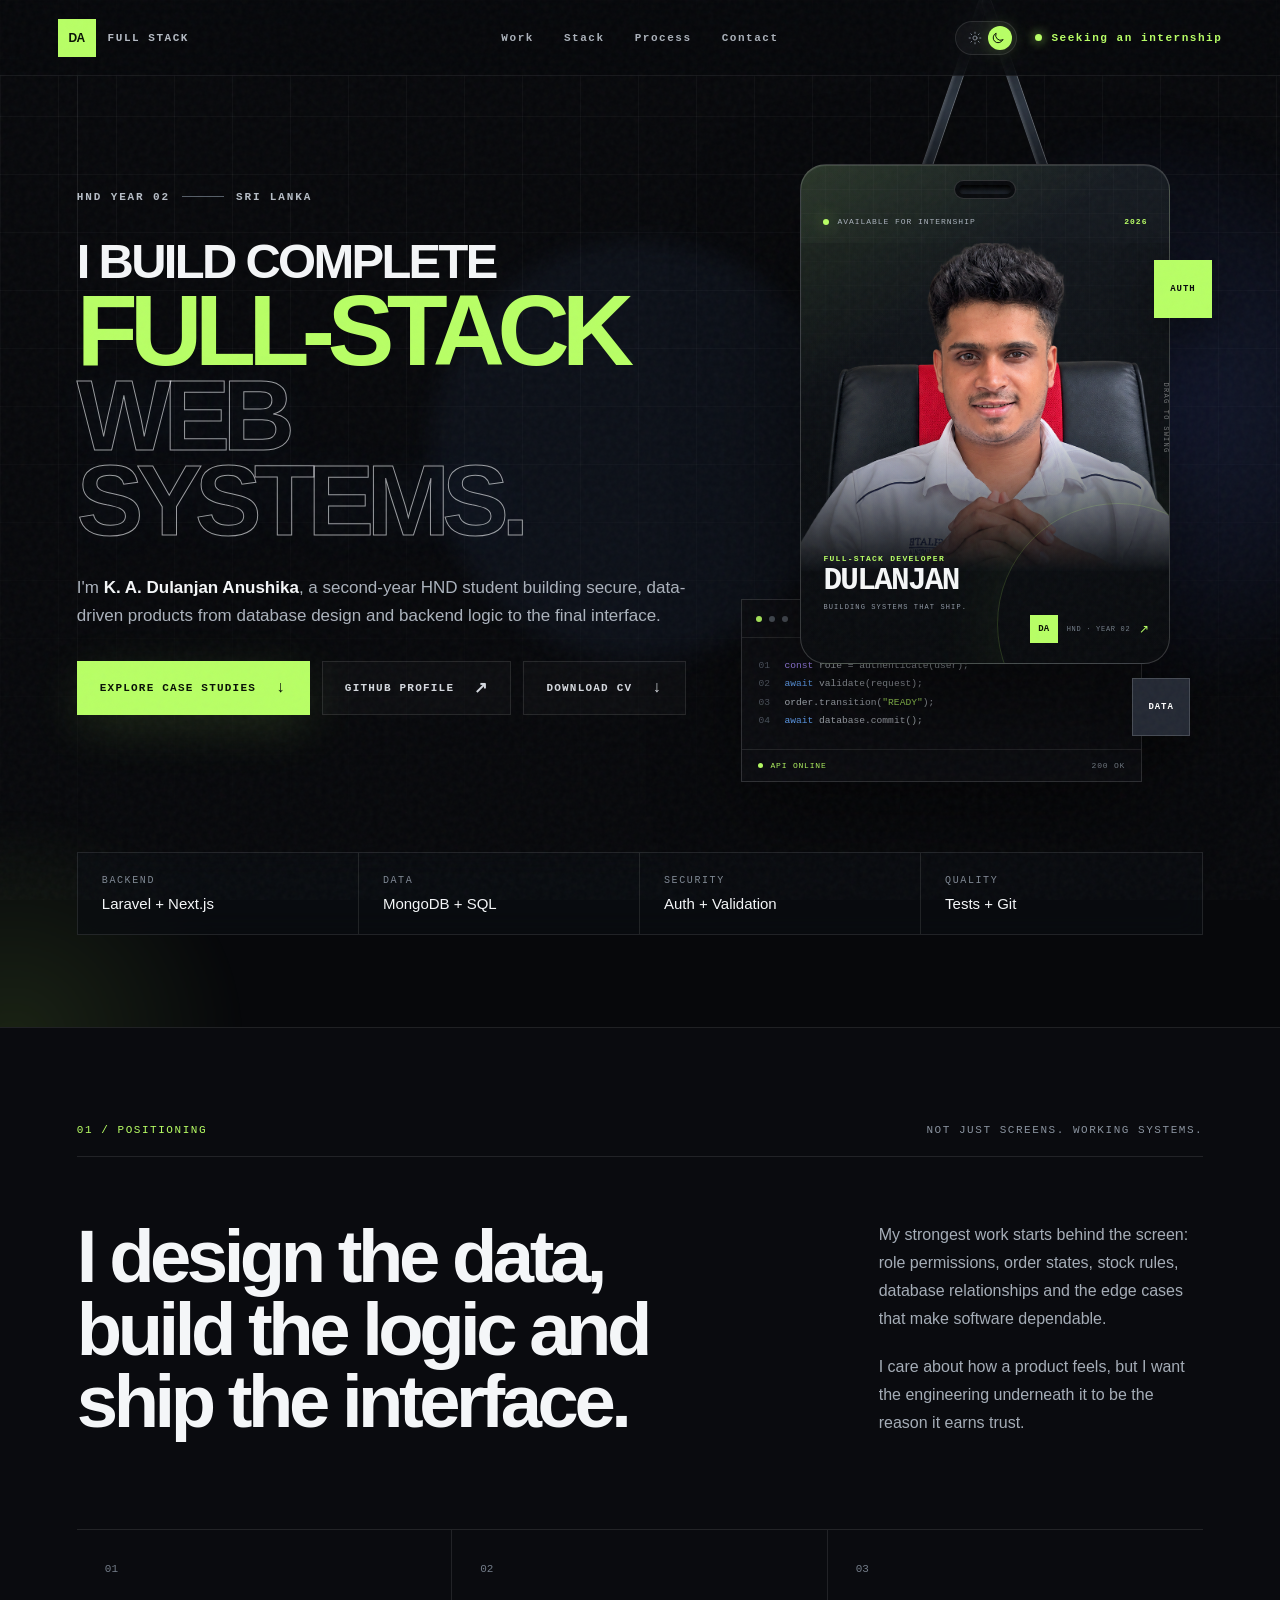
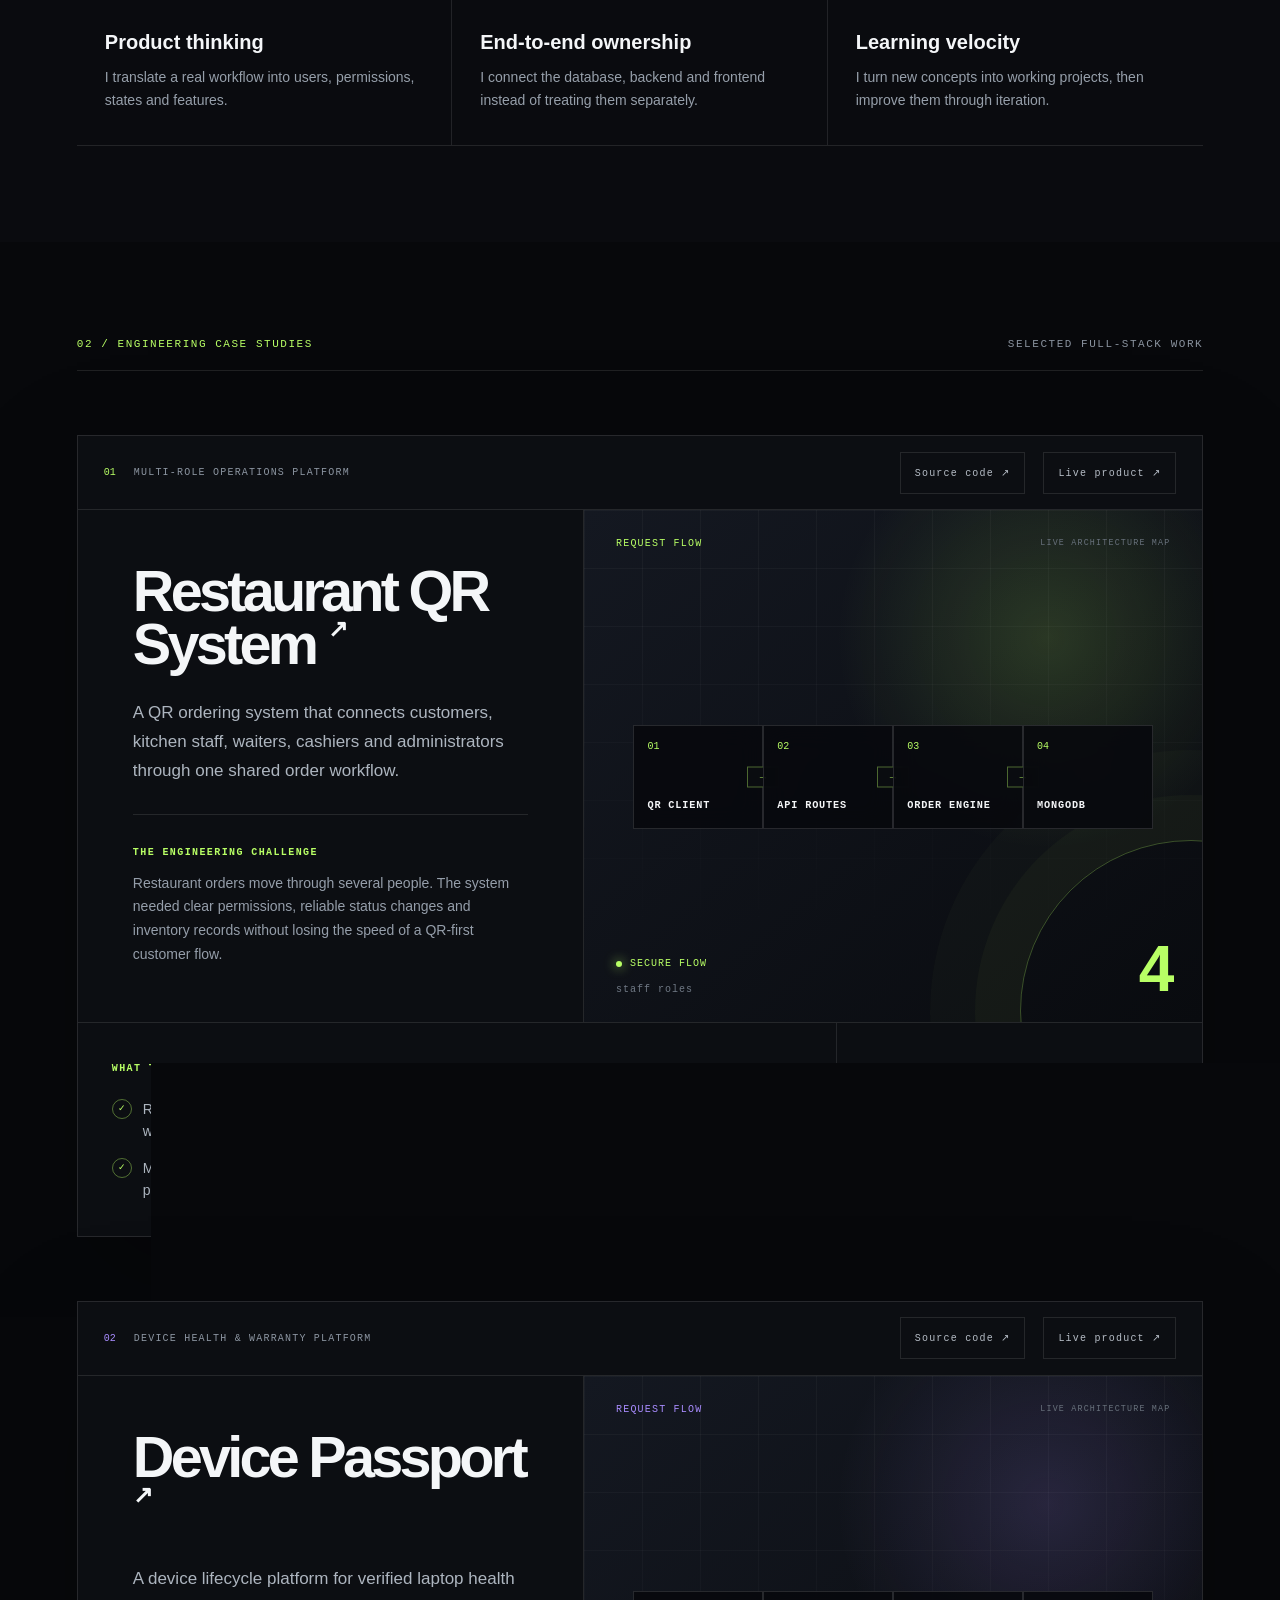
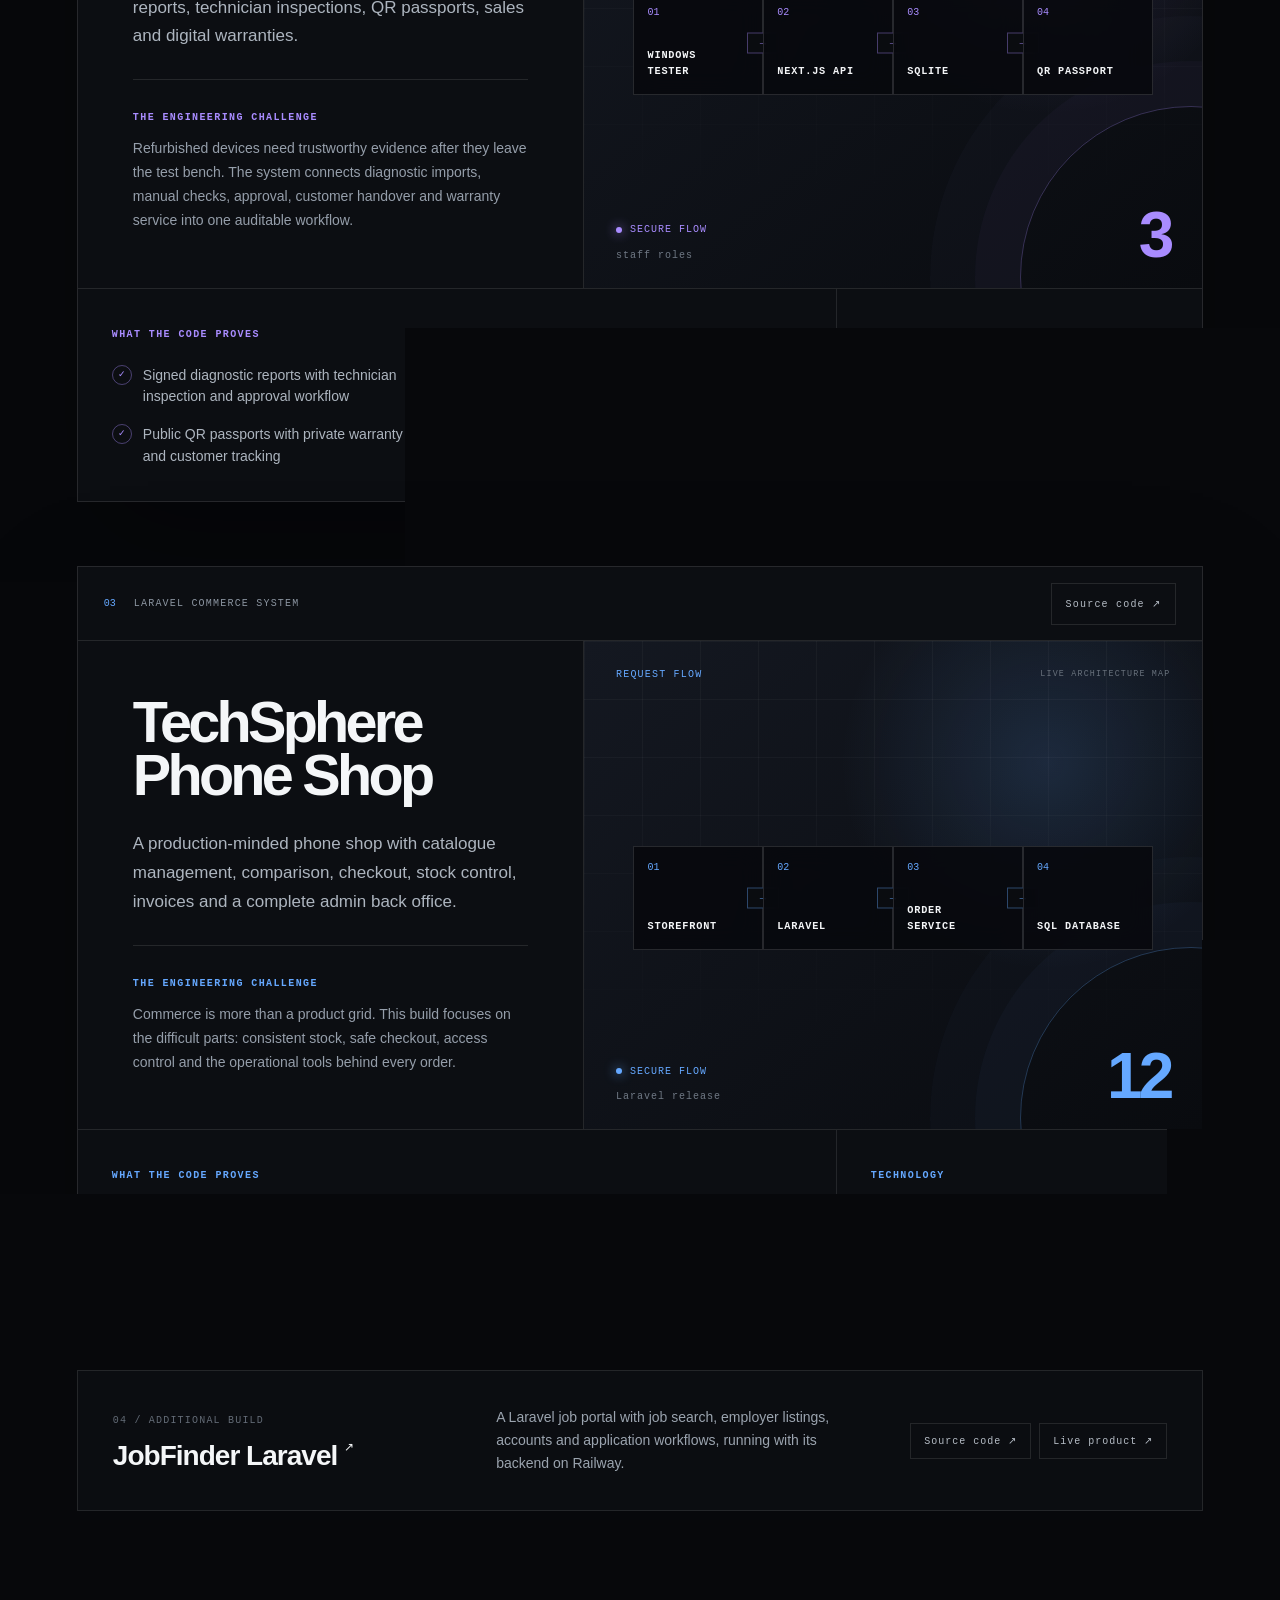
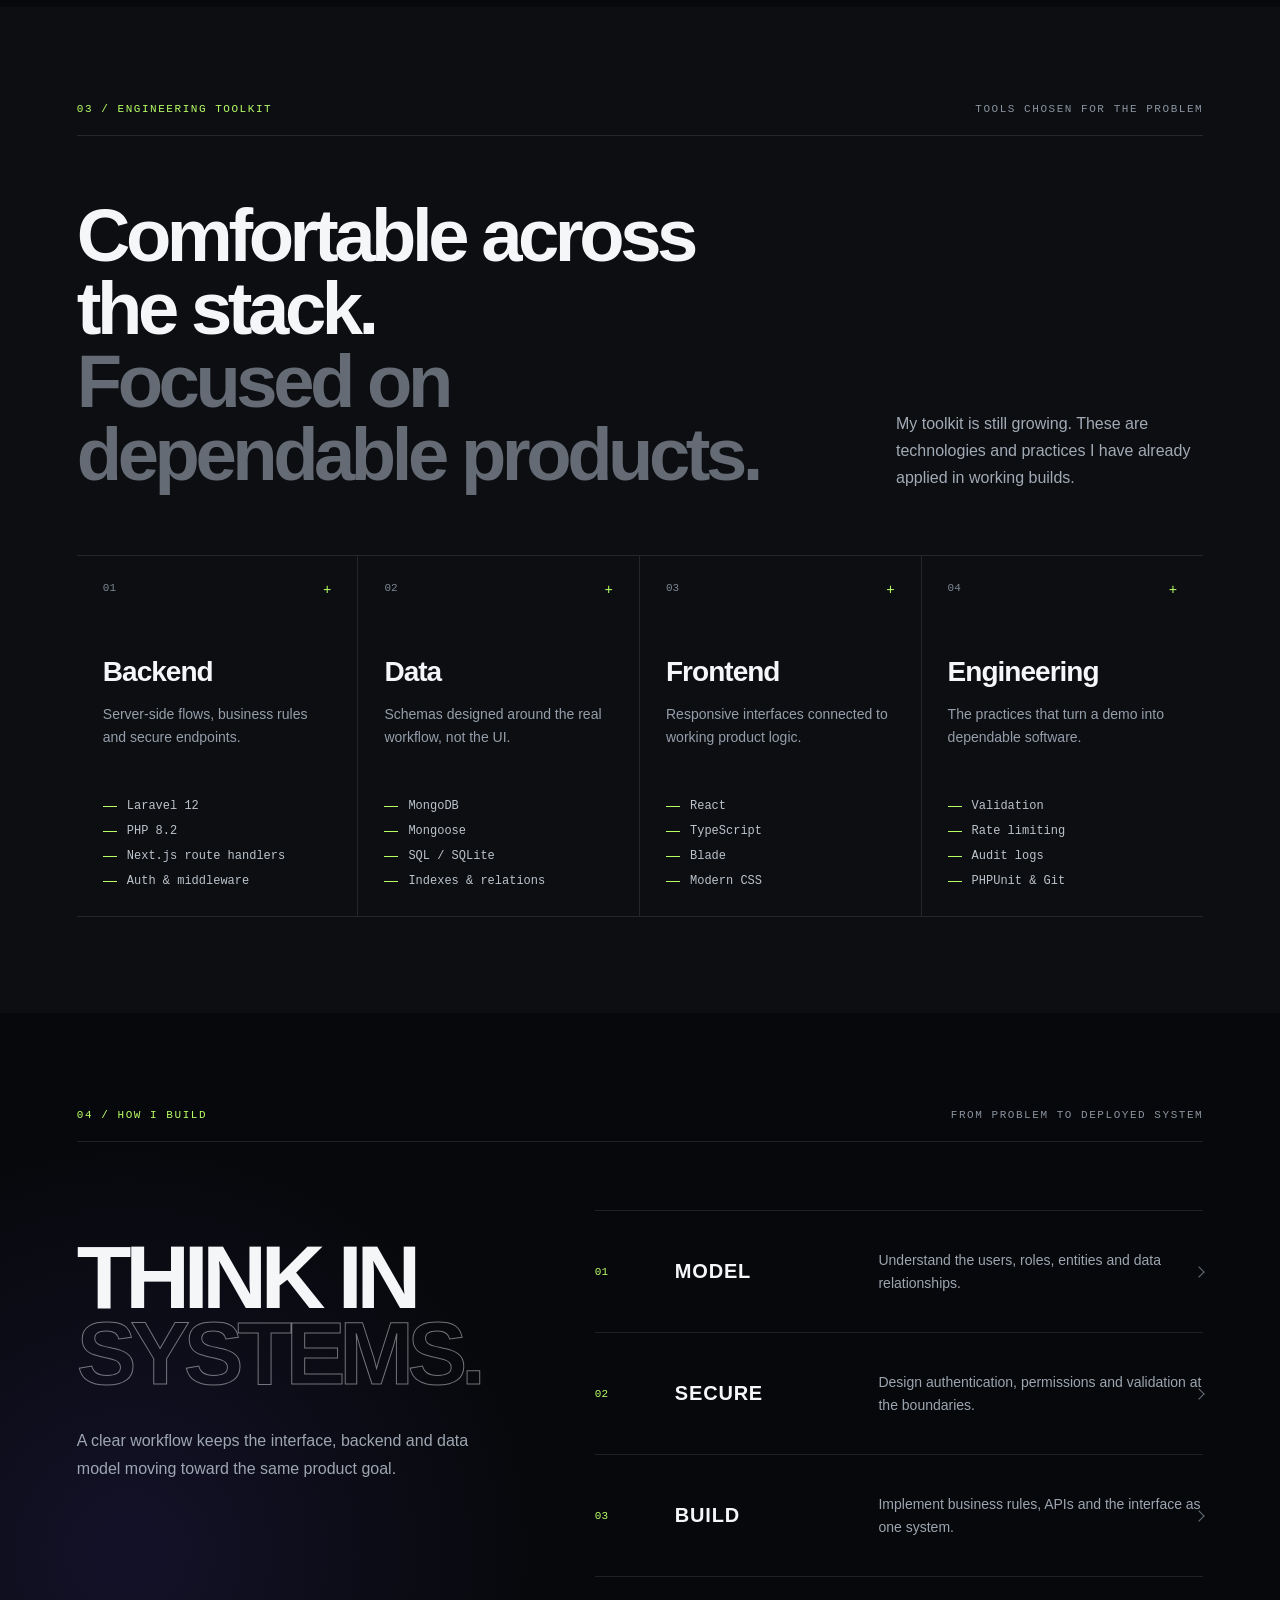
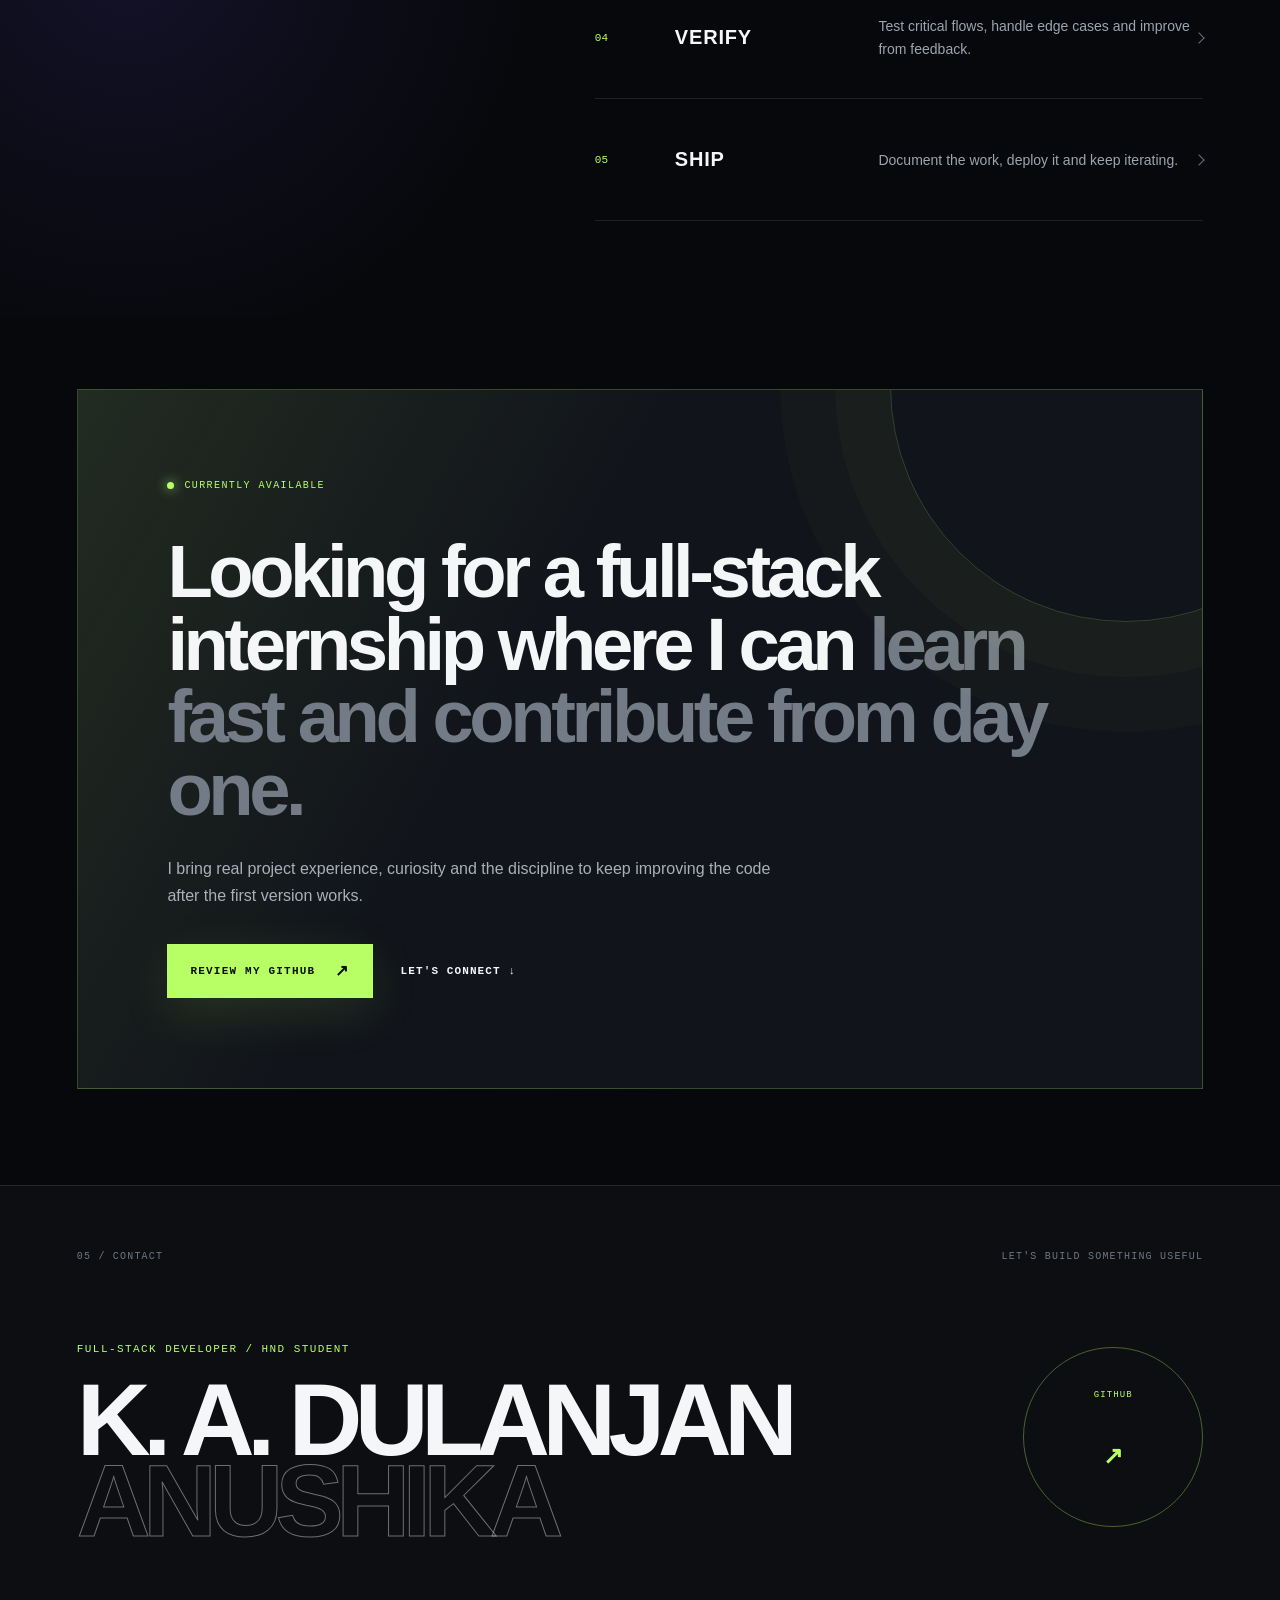
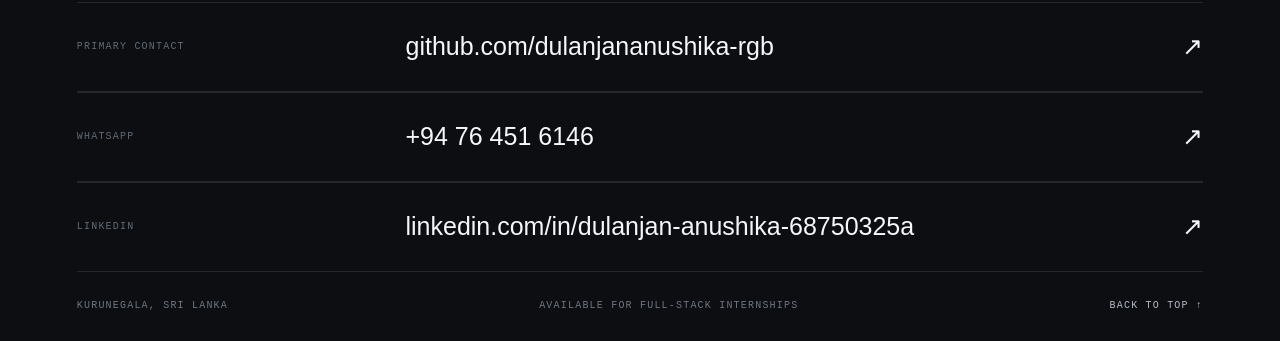
